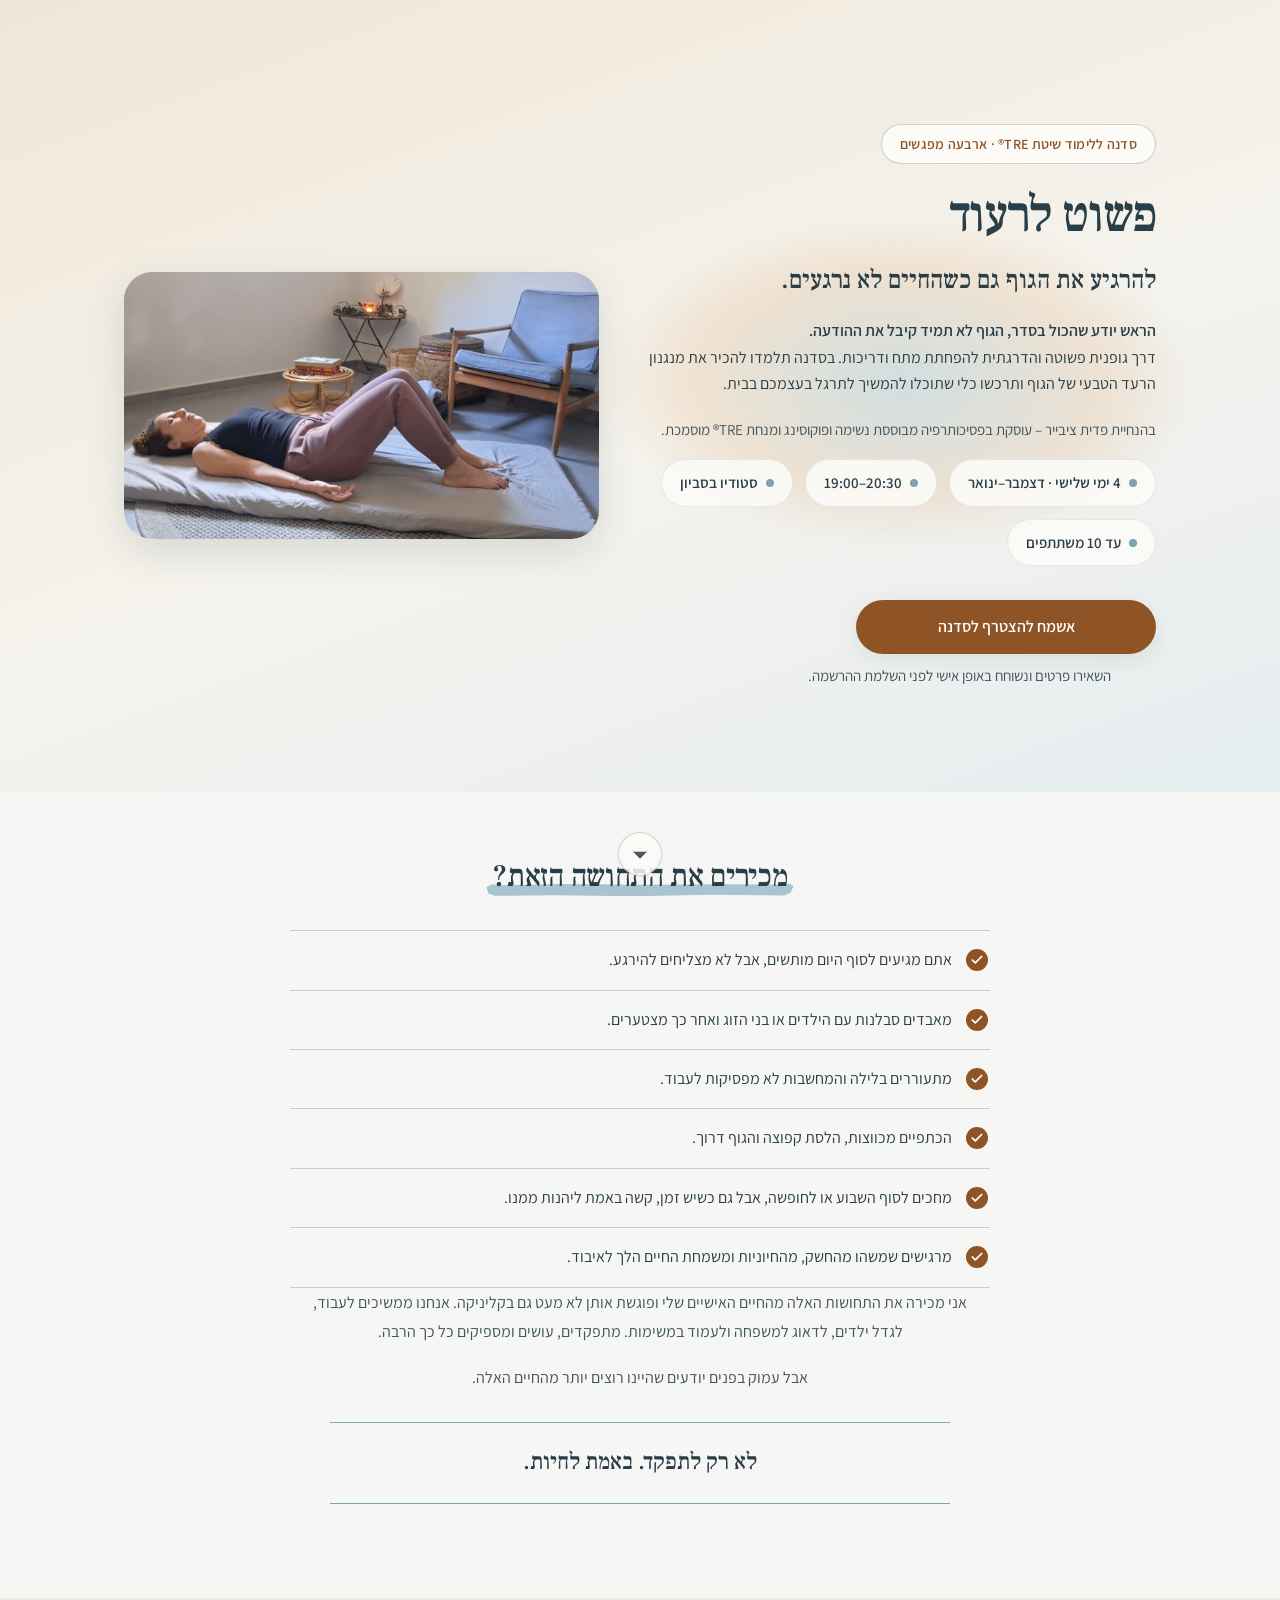
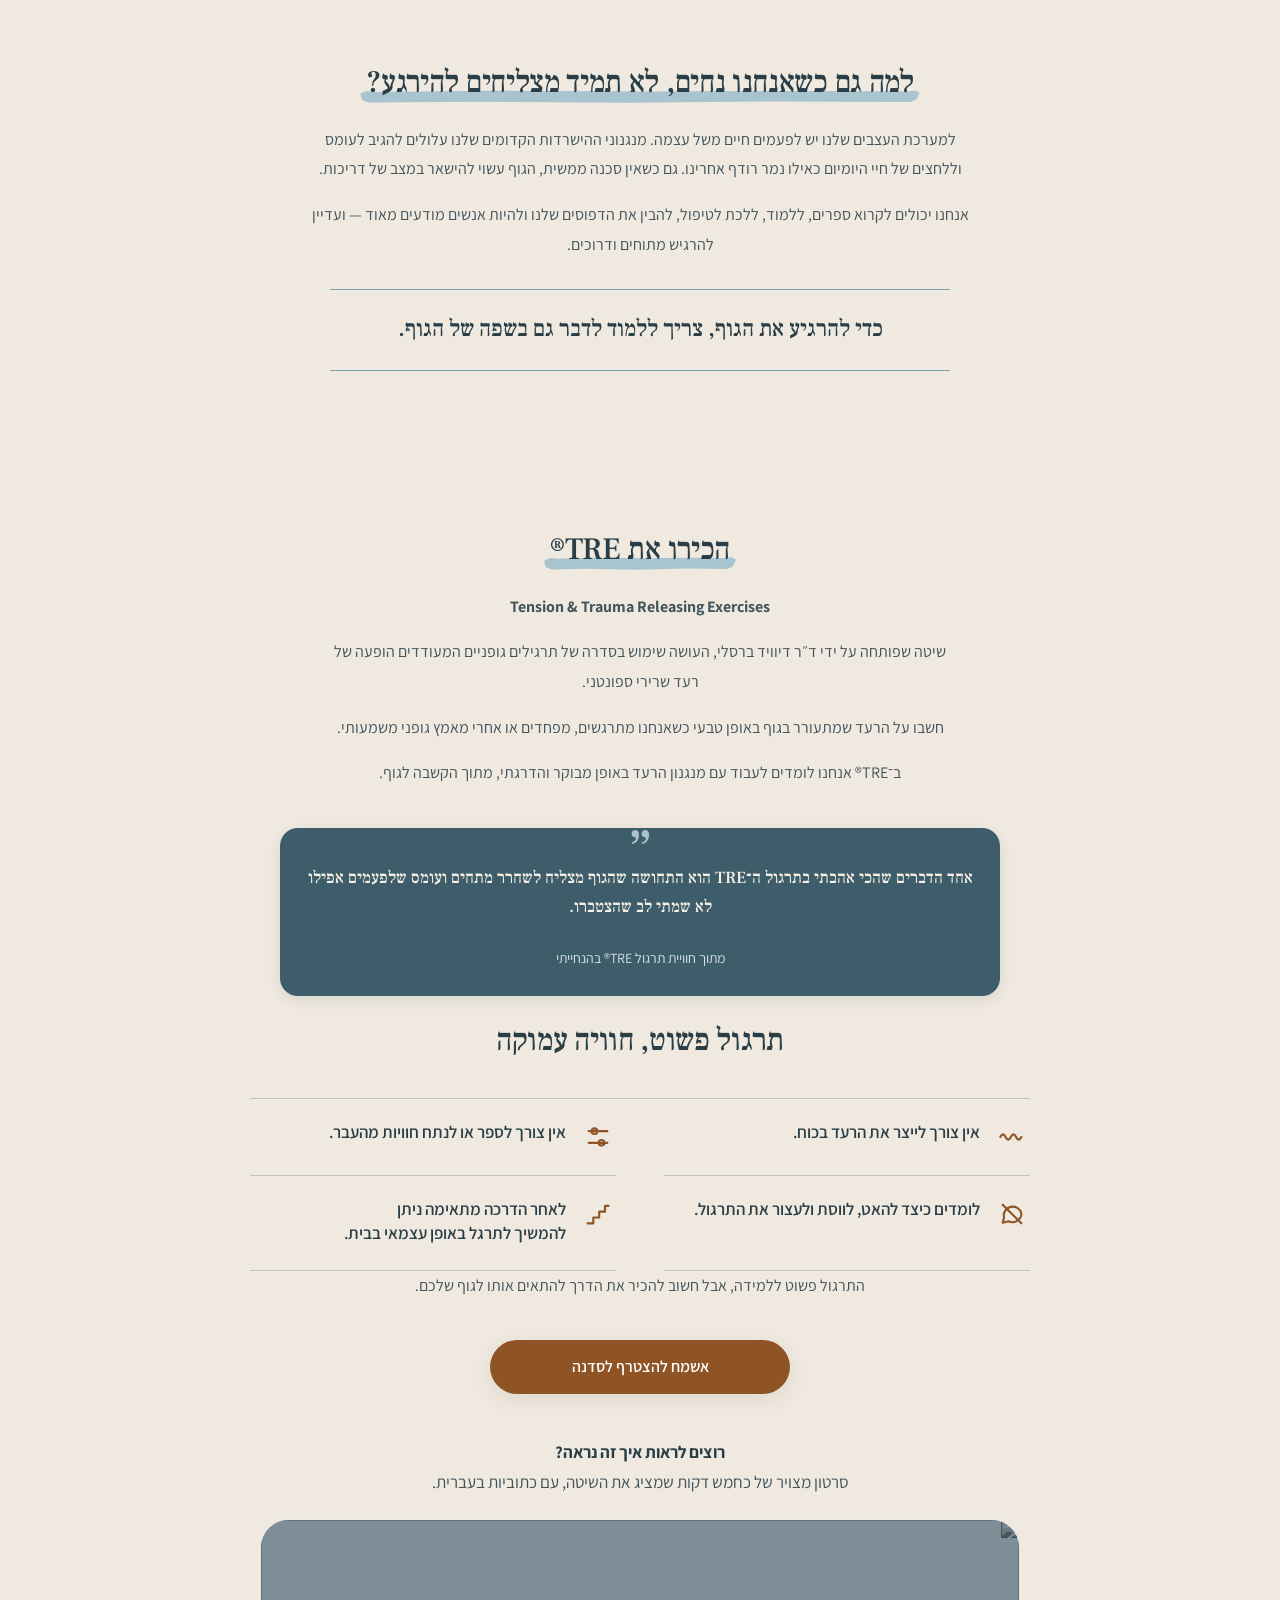
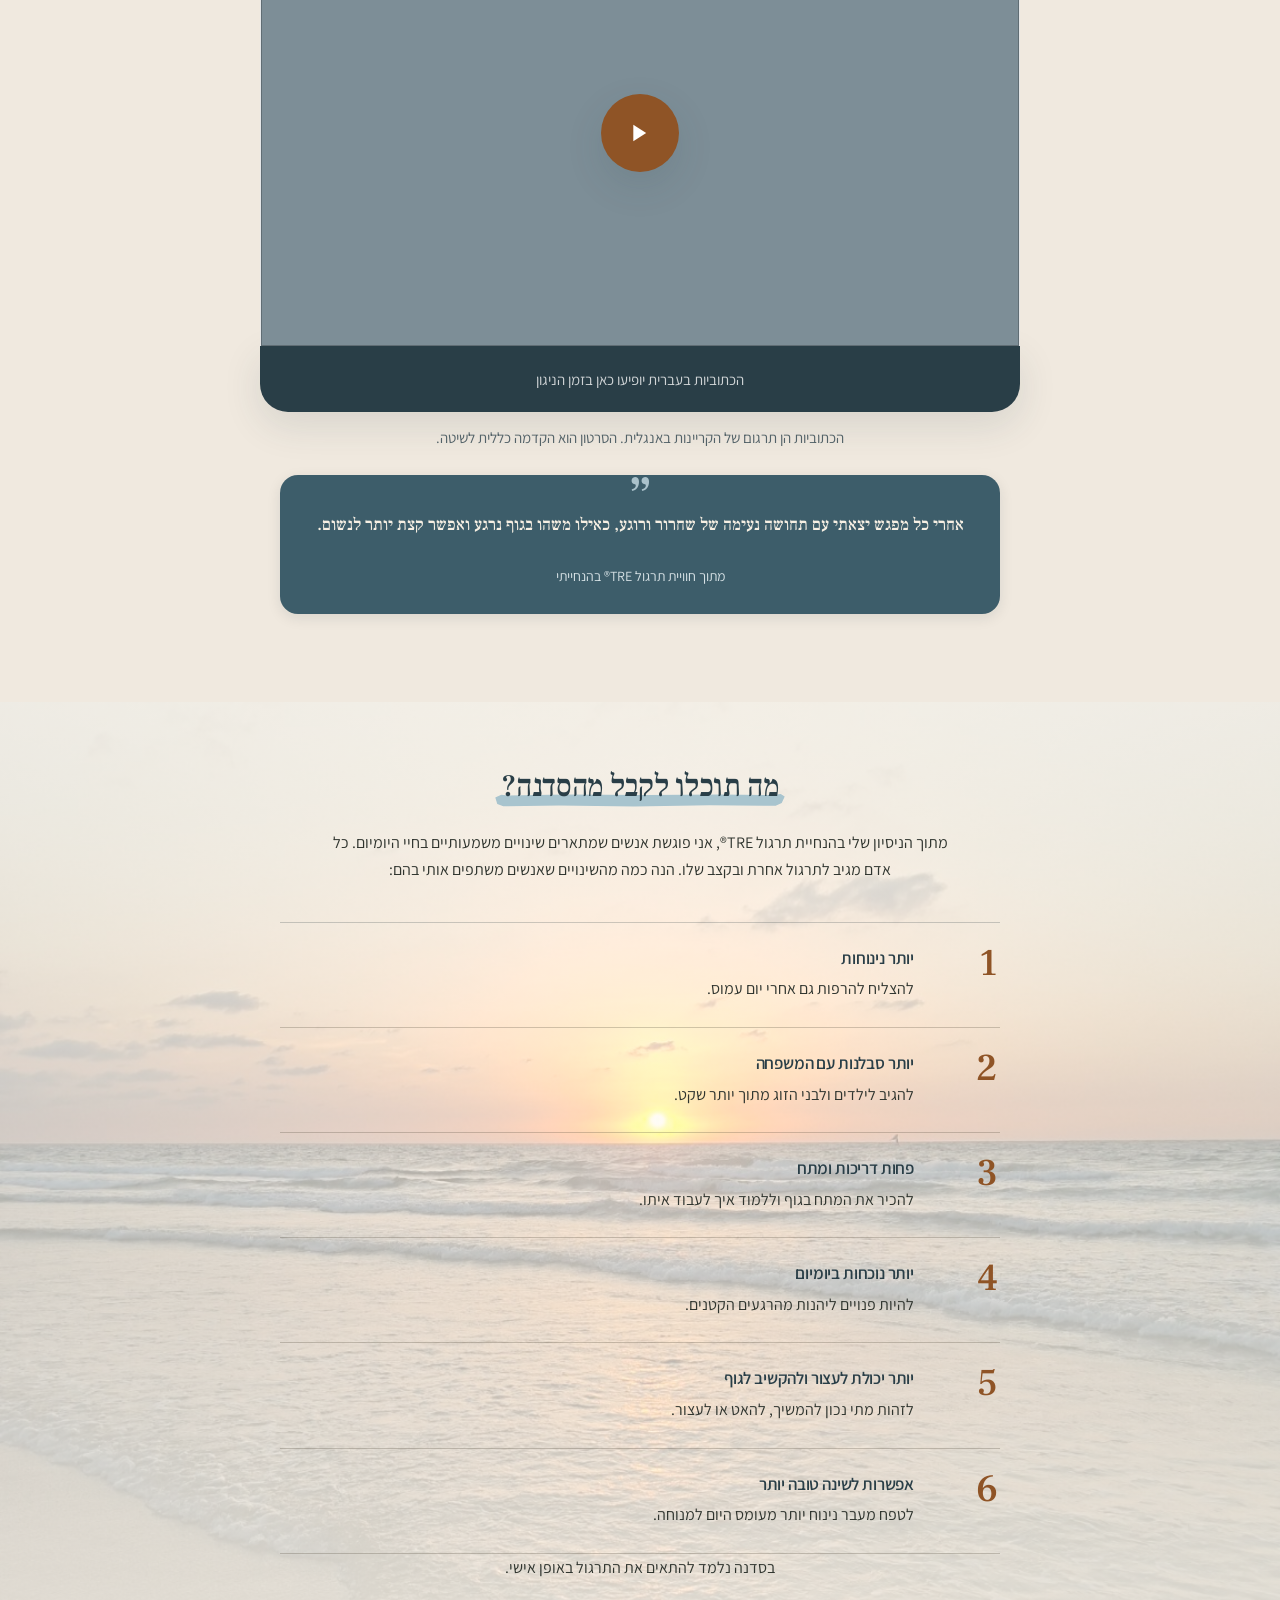
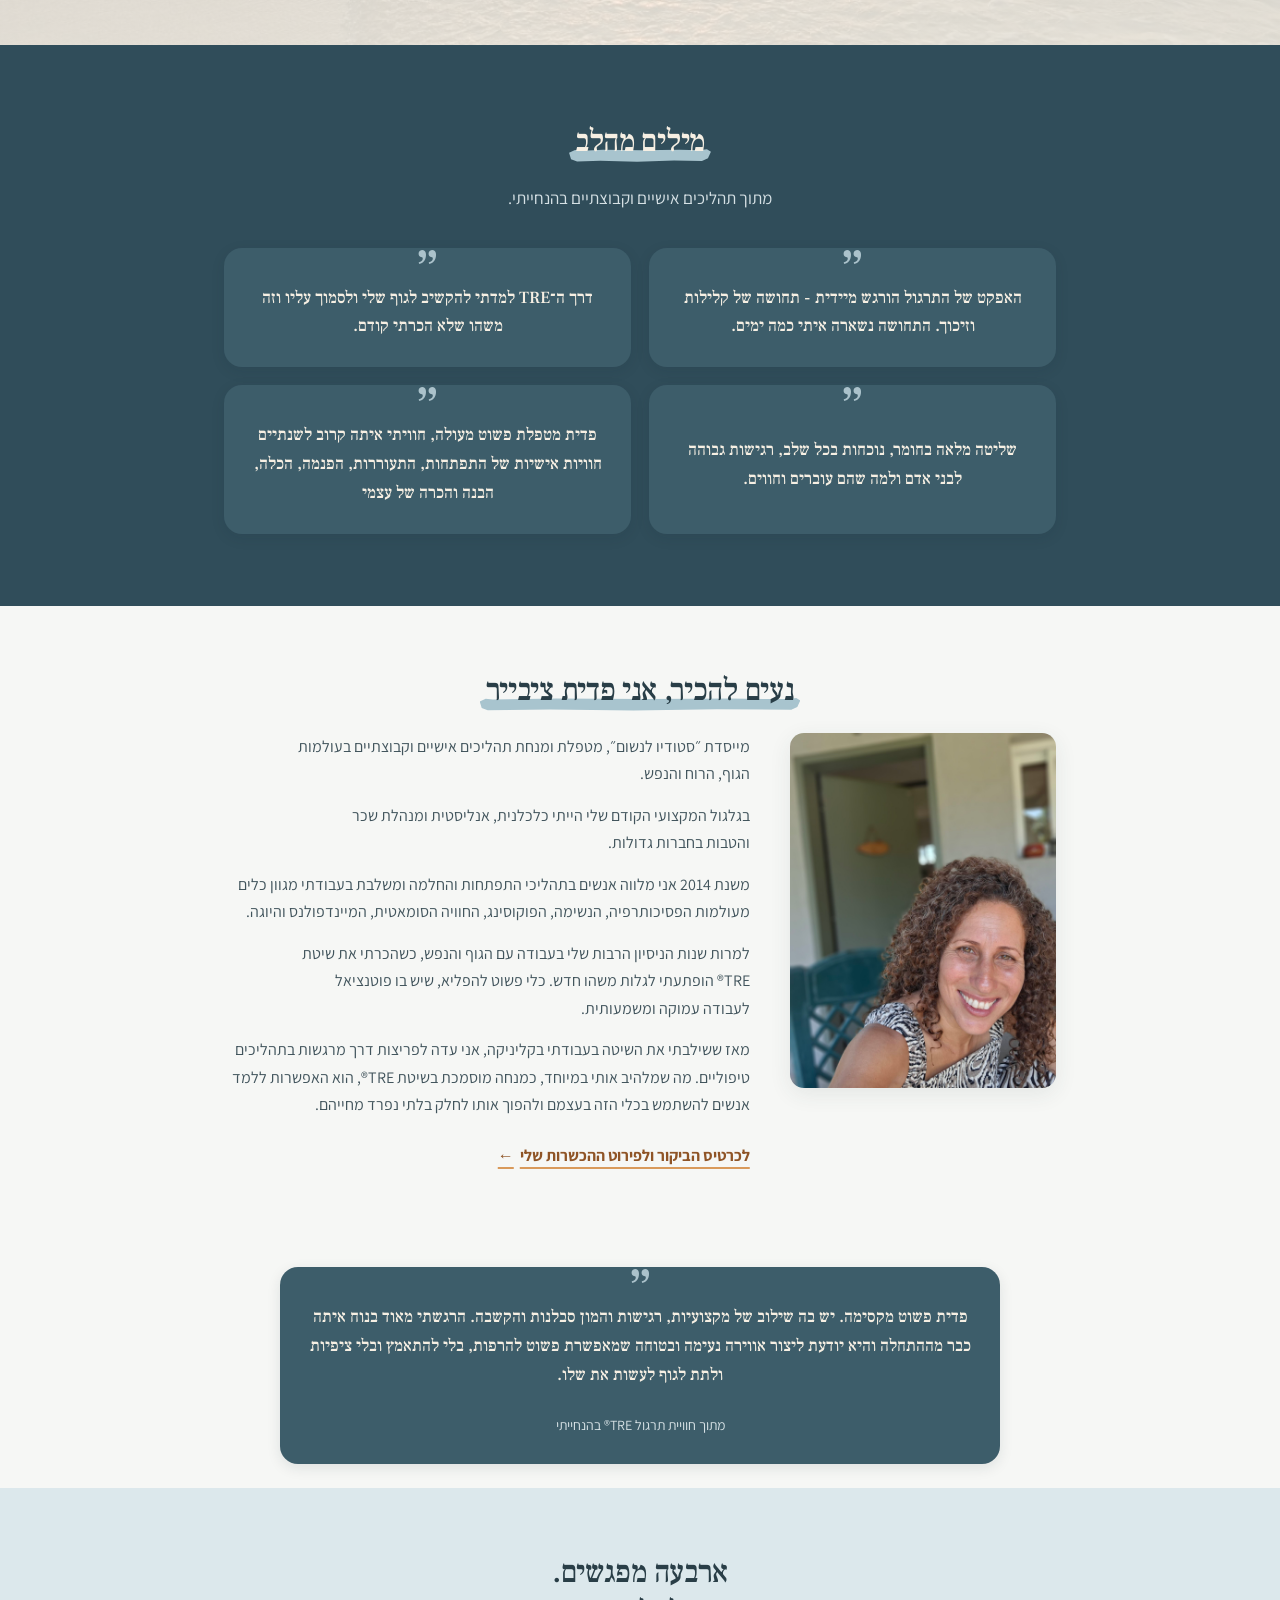
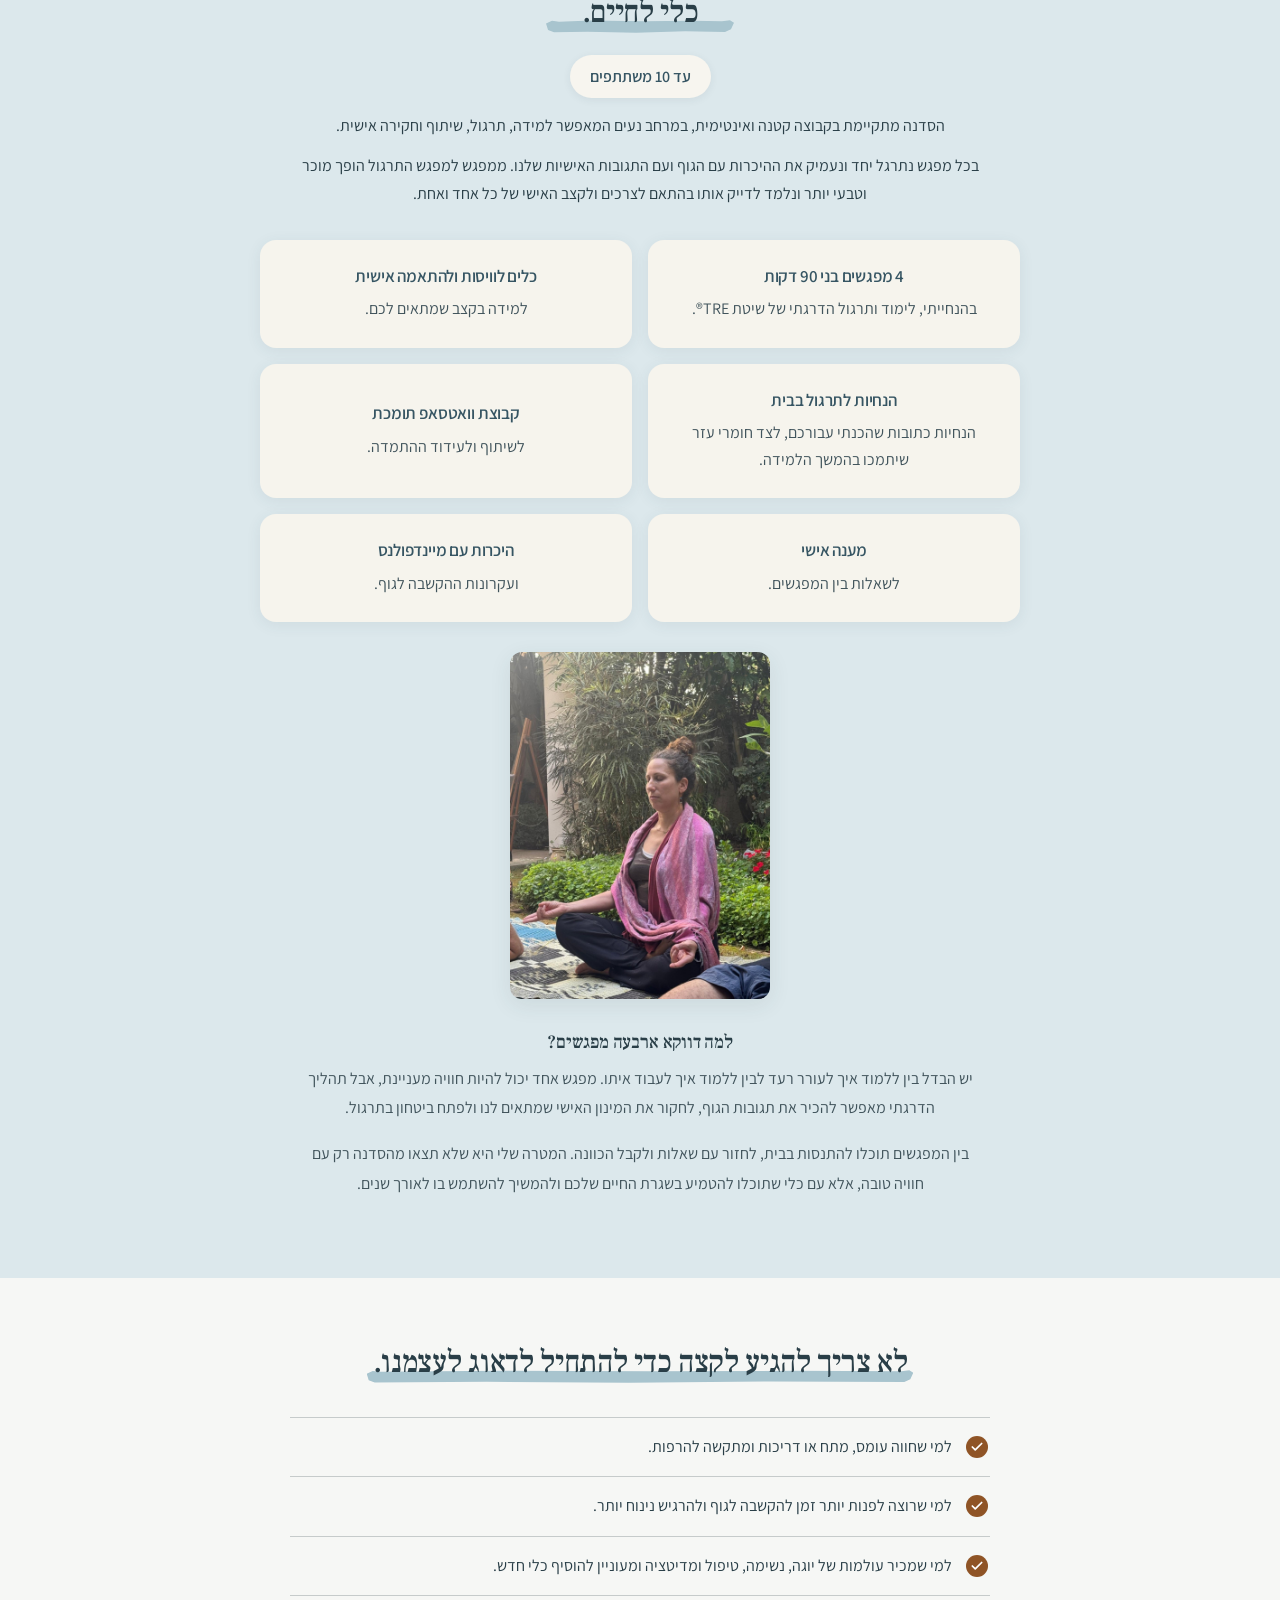
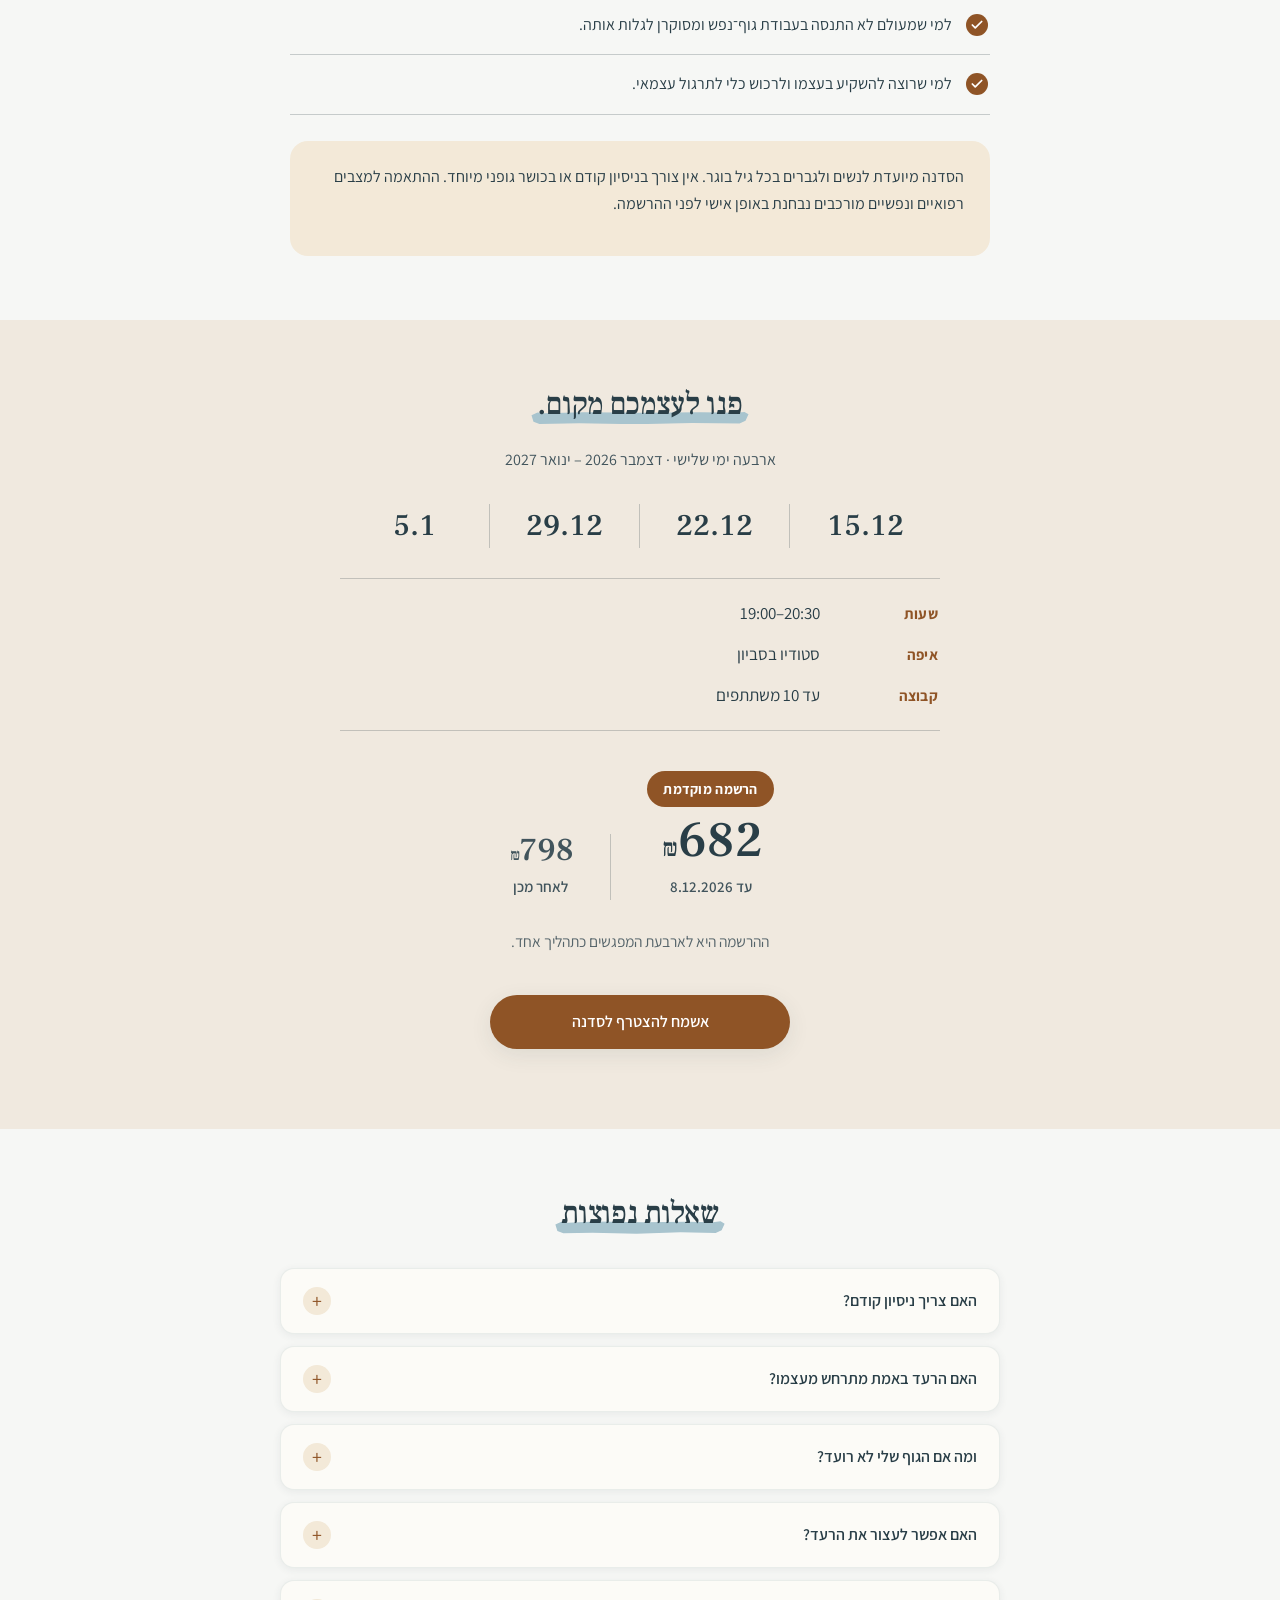
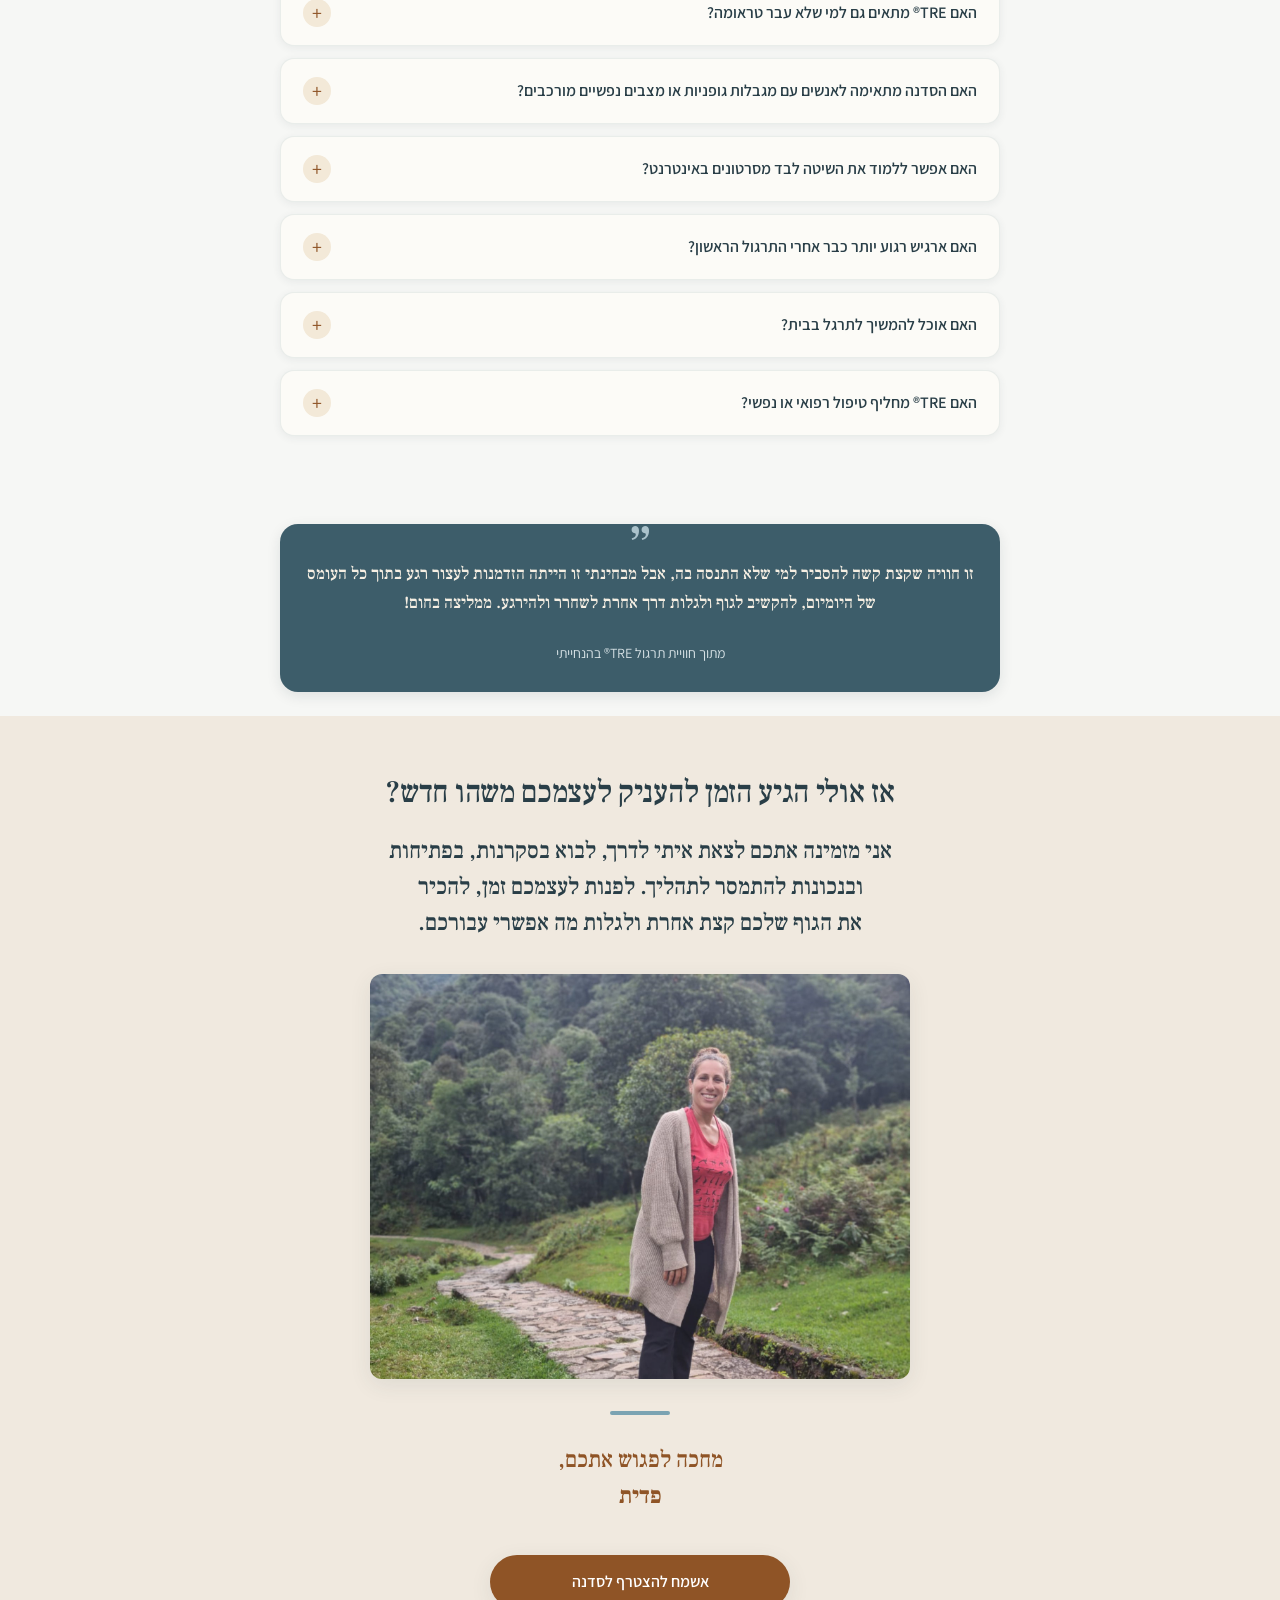
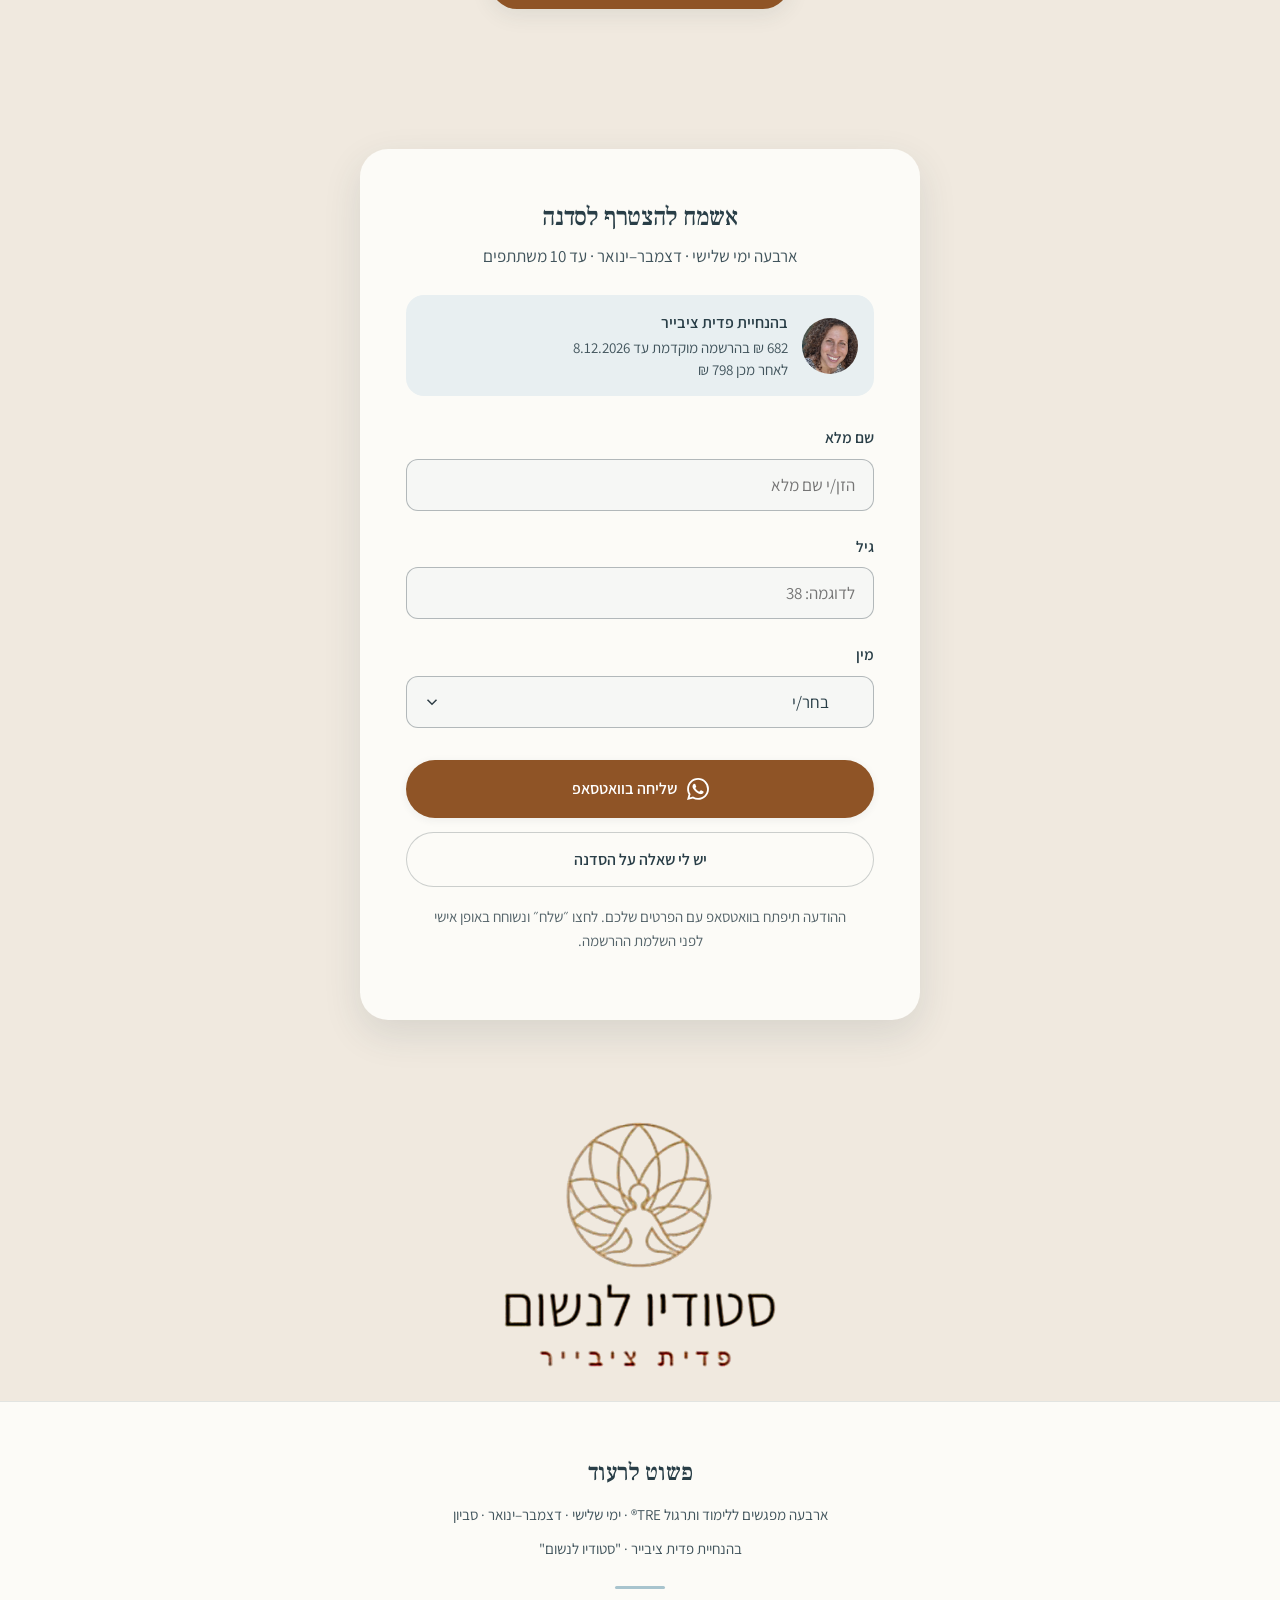
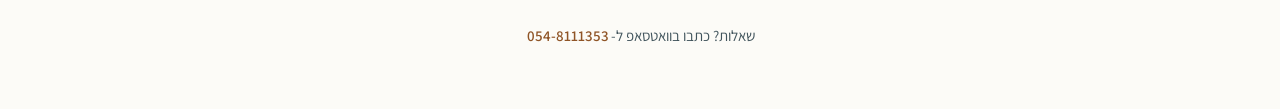
==== december/index.html @ 5f085928 "Publish approved Pashut Lirod landing page – December 2026" ====
<!DOCTYPE html>
<html lang="he" dir="rtl">
<head>
  <meta charset="UTF-8" />
  <meta name="viewport" content="width=device-width, initial-scale=1.0" />
  <meta name="facebook-domain-verification" content="695vr6h2rzzmnzwca4fivqnj1er8yc" />
  <meta name="description" content="פשוט לרעוד — סדנה ללימוד שיטת TRE® בארבעה מפגשים. דרך גופנית פשוטה ועמוקה לשחרר מתח מהגוף ולהרפות, דרך מנגנון הרעד הטבעי של הגוף. בהנחיית פדית ציבייר. ימי שלישי, דצמבר 2026 – ינואר 2027, סביון." />
  <meta property="og:title" content="פשוט לרעוד · סדנת TRE®" />
  <meta property="og:description" content="דרך גופנית פשוטה ועמוקה לשחרר מתח ולהרפות. 4 מפגשים בדצמבר–ינואר בסביון, בהנחיית פדית ציבייר." />
  <meta property="og:type" content="website" />
  <meta property="og:image" content="https://studiolinshom.github.io/pashut-lirod/og-poster.jpg" />
  <meta property="og:image:width" content="1000" />
  <meta property="og:image:height" content="1000" />
  <meta property="og:url" content="https://studiolinshom.github.io/pashut-lirod/december/" />
  <meta property="og:locale" content="he_IL" />
  <meta name="twitter:card" content="summary" />
  <title>פשוט לרעוד — ארבעה מפגשים ללימוד ותרגול TRE®</title>
  <link rel="preconnect" href="https://fonts.googleapis.com" />
  <link rel="preconnect" href="https://fonts.gstatic.com" crossorigin />
  <link href="https://fonts.googleapis.com/css2?family=Frank+Ruhl+Libre:wght@500;700;900&family=Heebo:wght@300;400;500;700&display=swap" rel="stylesheet" />

  <!-- Meta Pixel Code -->
  <script>
    !function(f,b,e,v,n,t,s)
    {if(f.fbq)return;n=f.fbq=function(){n.callMethod?
    n.callMethod.apply(n,arguments):n.queue.push(arguments)};
    if(!f._fbq)f._fbq=n;n.push=n;n.loaded=!0;n.version='2.0';
    n.queue=[];t=b.createElement(e);t.async=!0;
    t.src=v;s=b.getElementsByTagName(e)[0];
    s.parentNode.insertBefore(t,s)}(window, document,'script',
    'https://connect.facebook.net/en_US/fbevents.js');
    fbq('init', '27499768226285774');
    fbq('track', 'PageView');
  </script>
  <noscript><img height="1" width="1" style="display:none"
    src="https://www.facebook.com/tr?id=27499768226285774&ev=PageView&noscript=1"
    alt="" /></noscript>
  <!-- End Meta Pixel Code -->
  <script>document.documentElement.classList.add('js');</script>
  <style>
    :root {
      --bg: #F4F7F8;
      --bg-card: #FFFFFF;
      --bg-warm: #EFE6D6;
      --ink: #2F3E46;
      --ink-soft: #45545B;
      --ink-mute: #55646A;
      --mist: #A8C4CE;
      --mist-deep: #7BA3B2;
      --cream: #F3E9D8;
      --amber: #D99A5B;
      --amber-deep: #BE8049;
      /* Text-safe accent and the primary action (both ≥4.5:1 with white / on cream) */
      --accent-text: #8F5426;
      --action: #8F5426;
      --action-hover: #7A4520;
      /* The one dark moment: testimonials band */
      --deep: #2E4A57;
      --deep-card: #385866;
      --on-deep: #F6EFE3;
      --on-deep-soft: #D6E1E5;
      --line: rgba(47, 62, 70, 0.12);
      --line-strong: rgba(47, 62, 70, 0.24);
      --error: #B4593F;
      --radius: 18px;
      --radius-lg: 28px;
      --shadow-sm: 0 2px 8px rgba(47, 62, 70, 0.07);
      --shadow-md: 0 6px 20px rgba(47, 62, 70, 0.09);
      --shadow-lg: 0 14px 40px rgba(47, 62, 70, 0.12);
    }

    * { box-sizing: border-box; }
    html { scroll-behavior: smooth; }

    body {
      margin: 0;
      font-family: 'Heebo', system-ui, -apple-system, sans-serif;
      font-weight: 400;
      color: var(--ink);
      background: var(--bg);
      line-height: 1.75;
      font-size: 17px;
      -webkit-font-smoothing: antialiased;
      overflow-x: hidden;
    }

    ::selection { background: var(--mist); color: var(--ink); }

    h1, h2, h3 {
      font-family: 'Frank Ruhl Libre', 'Heebo', serif;
      font-weight: 700;
      color: var(--ink);
      letter-spacing: -0.01em;
      line-height: 1.25;
      margin: 0 0 0.5em;
    }
    p { margin: 0 0 1em; }
    a { color: var(--accent-text); text-decoration: none; border-bottom: 2px solid transparent; transition: border-color 0.2s, color 0.2s; }
    a:hover { border-bottom-color: var(--amber); }
    a:focus-visible, button:focus-visible, summary:focus-visible {
      outline: 3px solid var(--mist-deep); outline-offset: 3px; border-radius: 8px;
    }

    .container { max-width: 880px; margin-inline: auto; padding-inline: 24px; }

    /* ============ HERO ============ */
    .hero {
      position: relative;
      padding: 124px 0 104px;
      overflow: hidden;
      background: linear-gradient(180deg, var(--bg-warm) 0%, var(--bg) 100%);
    }
    .hero .container.hero-inner {
      max-width: 1080px;
      display: grid; align-items: center;
      grid-template-columns: minmax(0, 1fr) minmax(260px, 360px);
      gap: 64px;
    }
    .hero-text { position: relative; isolation: isolate; text-align: start; }
    .hero-portrait { margin: 0; }
    .hero-portrait img {
      display: block; width: 100%; height: auto;
      aspect-ratio: 4 / 5; object-fit: cover; object-position: 50% 40%;
      border-radius: var(--radius-lg);
      box-shadow: var(--shadow-lg);
    }
    .hero-portrait figcaption {
      margin-top: 14px; text-align: center;
      font-size: 15.5px; font-weight: 600; color: var(--ink-soft);
    }
    @media (max-width: 860px) {
      .hero .container.hero-inner { grid-template-columns: 1fr; gap: 20px; max-width: 720px; }
      .hero-text { text-align: center; }
      .hero-portrait { order: -1; width: 148px; margin-inline: auto; }
      .hero-portrait img { aspect-ratio: 1 / 1; border-radius: 50%; object-position: 54% 42%; }
      .hero-portrait figcaption { margin-top: 10px; }
    }

    /* Soft pulsing glow behind the title — the "tremor" accent */
    .hero-glow {
      position: absolute;
      top: 46%; left: 50%;
      width: min(580px, 120%); height: 320px;
      transform: translate(-50%, -50%);
      border-radius: 50%;
      background: radial-gradient(ellipse, rgba(168, 196, 206, 0.45) 0%, rgba(217, 154, 91, 0.18) 50%, transparent 72%);
      filter: blur(8px);
      z-index: -1;
      pointer-events: none;
      animation: haloPulse 3.6s ease-in-out infinite;
    }
    @keyframes haloPulse {
      0%, 100% { opacity: 0.7; transform: translate(-50%, -50%) scale(1); }
      50%      { opacity: 1;   transform: translate(-50%, -50%) scale(1.06); }
    }
    @media (prefers-reduced-motion: reduce) { .hero-glow { animation: none; } }

    .eyebrow {
      display: inline-block;
      font-size: 14px;
      letter-spacing: 0.02em;
      color: var(--accent-text);
      font-weight: 700;
      margin-bottom: 22px;
      padding: 7px 18px;
      border: 1.5px solid var(--line-strong);
      border-radius: 100px;
      background: var(--bg-card);
    }
    @media (max-width: 480px) { .eyebrow { font-size: 14px; letter-spacing: 0; padding: 7px 14px; } }

    .hero h1 {
      font-family: 'Frank Ruhl Libre', serif;
      font-weight: 900;
      font-size: clamp(48px, 8vw, 88px);
      line-height: 1.05;
      margin-bottom: 22px;
      color: var(--ink);
    }
    .hero-sub {
      font-size: clamp(18px, 2.4vw, 22px);
      color: var(--ink);
      font-weight: 700;
      max-width: 560px;
      margin: 0 0 32px;
      line-height: 1.6;
    }
    @media (max-width: 860px) { .hero-sub { margin-inline: auto; } }

    .meta-row { display: flex; flex-wrap: wrap; gap: 12px; justify-content: flex-start; margin-bottom: 0; }
    @media (max-width: 860px) { .meta-row { justify-content: center; } }
    .meta-pill {
      display: inline-flex; align-items: center; gap: 8px;
      padding: 10px 18px;
      background: var(--bg-card);
      border: 1.5px solid var(--line-strong); border-radius: 100px;
      font-size: 15px; color: var(--ink); font-weight: 600;
      box-shadow: var(--shadow-sm);
    }
    .meta-pill .dot { width: 8px; height: 8px; border-radius: 50%; background: var(--mist-deep); }
    .meta-pill:nth-child(2) .dot { background: var(--amber); }
    .meta-pill:nth-child(3) .dot { background: var(--ink-mute); }
    .meta-pill:nth-child(4) .dot { background: var(--amber-deep); }

    [hidden] { display: none !important; }

    /* ============ CTA BUTTONS ============ */
    .cta-btn {
      display: inline-flex; align-items: center; gap: 8px;
      padding: 18px 40px; min-height: 58px;
      background: var(--action); color: #fff;
      border-radius: 100px;
      font-family: inherit; font-size: 18px; font-weight: 700;
      box-shadow: var(--shadow-md);
      transition: transform 0.15s, box-shadow 0.15s, background 0.15s;
    }
    .cta-btn:hover { transform: translateY(-2px); box-shadow: var(--shadow-lg); background: var(--action-hover); border-bottom-color: transparent; }
    .cta-btn::after { content: '←'; }
    .hero .cta-btn { margin-top: 34px; }
    .cta-center { text-align: center; margin-top: 40px; }
    .cta-link {
      display: inline-flex; align-items: center; gap: 6px; min-height: 44px;
      font-size: 17px; font-weight: 700;
      color: var(--accent-text);
      text-decoration: underline; text-decoration-color: var(--amber);
      text-decoration-thickness: 2px; text-underline-offset: 6px;
    }
    .cta-link::after { content: '←'; transition: transform 0.2s; }
    .cta-link:hover::after { transform: translateX(-3px); }

    /* ============ SECTIONS ============ */
    section { padding: 64px 0; }
    @media (max-width: 600px) { section { padding: 44px 0; } }
    .section-alt { background: var(--bg-warm); }

    .section-title { font-size: clamp(30px, 4.5vw, 44px); margin-bottom: 24px; }
    .title-mark--mist { background: linear-gradient(transparent 60%, var(--mist) 60%); display: inline-block; padding: 0 6px; }
    .title-mark--amber { background: linear-gradient(transparent 60%, rgba(217, 154, 91, 0.38) 60%); display: inline-block; padding: 0 6px; }

    .center { text-align: center; }

    /* ============ OPENING ============ */
    .opening-lead {
      max-width: 680px;
      margin: 0 auto;
      text-align: center;
    }
    .opening-lead p {
      font-size: clamp(17px, 2vw, 19px);
      color: var(--ink-soft);
      line-height: 1.85;
      margin: 0 0 1em;
    }
    .opening-lead p.opening-strong {
      font-family: 'Frank Ruhl Libre', serif;
      font-weight: 700;
      font-size: clamp(22px, 3vw, 28px);
      line-height: 1.55;
      color: var(--ink);
    }
    .opening-quote {
      max-width: 620px;
      margin: 36px auto;
      padding: 26px 8px;
      text-align: center;
      font-family: 'Frank Ruhl Libre', serif;
      font-weight: 700;
      font-size: clamp(22px, 3vw, 29px);
      line-height: 1.55;
      color: var(--ink);
      border-block: 2px solid rgba(217, 154, 91, 0.55);
      text-wrap: balance;
    }
    .opening-quote .mark { color: var(--accent-text); }

    /* ============ ATMOSPHERE IMAGES ============ */
    .atmo-figure {
      max-width: 720px;
      margin: 0 auto;
      padding: 0 24px;
    }
    .atmo-figure--logo {
      max-width: 340px;
      margin: 8px auto 0;
    }
    .atmo-figure--logo img { width: 100%; height: auto; display: block; }
    @media (max-width: 600px) { .atmo-figure--logo { max-width: 260px; } }

    /* ============ WHAT IS TRE® ============ */
    .tre-facts {
      list-style: none; padding: 0;
      max-width: 780px; margin: 38px auto 0;
      display: grid; column-gap: 48px;
      grid-template-columns: repeat(2, 1fr);
      border-top: 1px solid var(--line-strong);
    }
    @media (max-width: 640px) { .tre-facts { grid-template-columns: 1fr; } }
    .tre-facts li {
      display: flex; gap: 16px; align-items: flex-start;
      padding: 22px 2px;
      border-bottom: 1px solid var(--line-strong);
      font-size: 16.5px; line-height: 1.65; color: var(--ink-soft);
    }
    .tre-facts li strong { display: block; color: var(--ink); font-size: 18px; margin-bottom: 2px; }
    .fact-icon { flex-shrink: 0; width: 32px; height: 32px; display: flex; align-items: center; justify-content: center; }
    .fact-icon svg { width: 28px; height: 28px; fill: none; stroke: var(--accent-text); stroke-width: 1.8; stroke-linecap: round; stroke-linejoin: round; }

    /* ============ VIDEO ============ */
    .video-lead {
      text-align: center; max-width: 600px; margin: 44px auto 22px;
      color: var(--ink-soft); font-size: 17px;
    }
    .video-lead strong { color: var(--ink); }
    .video-wrap {
      max-width: 760px; margin: 0 auto;
      border-radius: var(--radius-lg) var(--radius-lg) 0 0;
      overflow: hidden;
      border: 1px solid var(--line);
      border-bottom: none;
      aspect-ratio: 16 / 9;
      position: relative;
      background: #fff;
    }
    .video-wrap iframe { position: absolute; inset: 0; width: 100%; height: 100%; border: 0; }
    .video-facade {
      position: absolute; inset: 0;
      width: 100%; height: 100%;
      border: none; padding: 0; margin: 0;
      cursor: pointer;
      background: #fff;
    }
    .video-facade img { width: 100%; height: 100%; object-fit: cover; display: block; filter: grayscale(1) contrast(1.05); }
    .video-facade::after {
      content: ''; position: absolute; inset: 0;
      background: rgba(46, 74, 87, 0.62); mix-blend-mode: multiply;
      transition: background 0.25s;
    }
    .video-facade:hover::after { background: rgba(46, 74, 87, 0.5); }
    .video-play-btn {
      position: absolute; top: 50%; left: 50%; transform: translate(-50%, -50%);
      width: 78px; height: 78px; border-radius: 50%;
      background: var(--action);
      display: flex; align-items: center; justify-content: center;
      box-shadow: var(--shadow-lg);
      transition: transform 0.2s;
      z-index: 1;
    }
    .video-facade:hover .video-play-btn { transform: translate(-50%, -50%) scale(1.06); }
    .video-play-btn svg { width: 28px; height: 28px; fill: #fff; margin-inline-start: 4px; }
    .video-facade.loading .video-play-btn { opacity: 0.6; }
    .video-subs {
      max-width: 760px; margin: 0 auto;
      min-height: 66px;
      padding: 12px 18px;
      display: flex; align-items: center; justify-content: center;
      text-align: center;
      background: var(--ink); color: #fff;
      border-radius: 0 0 var(--radius-lg) var(--radius-lg);
      font-size: clamp(16px, 2.4vw, 21px); font-weight: 500; line-height: 1.4;
      box-shadow: var(--shadow-lg);
    }
    .video-subs.idle { color: rgba(255, 255, 255, 0.78); font-size: 15px; font-weight: 400; }
    @media (max-width: 370px) { .video-subs { font-size: 15px; padding-inline: 14px; } }
    .video-disclaimer {
      max-width: 620px; margin: 14px auto 0; text-align: center;
      color: var(--ink-mute); font-size: 15px; line-height: 1.65;
    }

    /* ============ CARDS (what you take) ============ */
    .process-lead {
      max-width: 640px; margin: 0 auto; text-align: center;
      color: var(--ink-soft); font-size: 17px; line-height: 1.8;
    }
    .process-grid {
      max-width: 720px; margin: 38px auto 0;
      border-top: 1px solid var(--line-strong);
    }
    .process-card {
      display: grid; grid-template-columns: 64px 1fr; column-gap: 20px;
      padding: 24px 2px;
      border-bottom: 1px solid var(--line-strong);
    }
    .process-num {
      grid-row: span 2;
      font-family: 'Frank Ruhl Libre', serif; font-weight: 900;
      font-size: 52px; line-height: 0.9;
      color: var(--accent-text);
    }
    .process-card h3 { font-size: 21px; margin: 0 0 6px; }
    .process-card p { font-size: 17px; line-height: 1.7; color: var(--ink-soft); margin: 0; }
    @media (max-width: 600px) {
      .process-card { grid-template-columns: 46px 1fr; column-gap: 14px; }
      .process-num { font-size: 40px; }
    }

    /* ============ AUDIENCE ============ */
    .audience-list {
      list-style: none; padding: 0; margin: 34px auto 0;
      max-width: 700px;
      border-top: 1px solid var(--line-strong);
    }
    .audience-list li {
      display: flex; align-items: flex-start; gap: 14px;
      padding: 16px 2px;
      border-bottom: 1px solid var(--line-strong);
      font-size: 17.5px; line-height: 1.65;
      color: var(--ink);
    }
    .audience-list li::before {
      content: '';
      flex-shrink: 0;
      width: 22px; height: 22px; margin-top: 2px;
      border-radius: 50%;
      background-color: var(--accent-text);
      background-image: url("data:image/svg+xml;utf8,<svg xmlns='http://www.w3.org/2000/svg' viewBox='0 0 24 24' fill='none' stroke='white' stroke-width='3' stroke-linecap='round' stroke-linejoin='round'><polyline points='20 6 9 17 4 12'/></svg>");
      background-size: 14px; background-position: center; background-repeat: no-repeat;
    }
    .good-to-know {
      max-width: 700px; margin: 26px auto 0;
      background: var(--cream);
      border-radius: var(--radius);
      padding: 22px 26px;
    }
    .good-to-know h3 { font-size: 18px; margin-bottom: 10px; }
    .good-to-know ul { list-style: none; padding: 0; margin: 0 0 12px; display: grid; gap: 8px; }
    .good-to-know li { font-size: 16.5px; line-height: 1.65; color: var(--ink-soft); padding-inline-start: 26px; position: relative; }
    .good-to-know li::before { content: '✓'; position: absolute; inset-inline-start: 0; color: var(--accent-text); font-weight: 700; }
    .good-to-know li strong { color: var(--ink); }
    .good-to-know .fine { font-size: 15px; color: var(--ink-mute); margin: 0; line-height: 1.6; }
    .good-to-know .fine a { color: var(--accent-text); border-bottom: 1px solid var(--accent-text); }

    /* ============ SMALL GROUP ============ */
    .group-wrap {
      display: flex; align-items: center; justify-content: center; gap: 30px;
      max-width: 660px; margin: 0 auto; text-align: start;
      flex-wrap: wrap;
    }
    .group-badge {
      flex-shrink: 0;
      display: flex; flex-direction: column; align-items: center;
      padding-inline-end: 30px;
      border-inline-end: 1px solid var(--line-strong);
    }
    .group-badge .num { font-family: 'Frank Ruhl Libre', serif; font-weight: 900; font-size: 76px; color: var(--accent-text); line-height: 0.95; }
    .group-badge .label { font-size: 16px; font-weight: 600; color: var(--ink-soft); margin-top: 4px; }
    @media (max-width: 480px) { .group-badge { padding-inline-end: 0; border-inline-end: none; } }
    .group-text { flex: 1; min-width: 240px; }
    .group-text p { color: var(--ink-soft); font-size: 17px; line-height: 1.75; margin: 0 0 0.8em; }
    .group-text p:last-child { margin-bottom: 0; }
    @media (max-width: 480px) { .group-wrap { justify-content: center; text-align: center; } }

    /* ============ TESTIMONIALS (the page's one dark band) ============ */
    .testimonials.section-alt { background: var(--deep); padding: 76px 0 72px; }
    @media (max-width: 600px) { .testimonials.section-alt { padding: 56px 0 52px; } }
    .testimonials .section-title { color: var(--on-deep); }
    .testimonials .title-mark--amber { background: linear-gradient(transparent 62%, rgba(143, 84, 38, 0.8) 62%); }
    .testimonials-lead {
      text-align: center; max-width: 600px; margin: 0 auto 34px;
      color: var(--on-deep-soft); font-size: 17px; line-height: 1.75;
    }
    .quote-featured {
      position: relative;
      max-width: 720px; margin: 0 auto 30px;
      padding: 40px 24px 8px;
      text-align: center;
    }
    .quote-featured blockquote {
      margin: 0 0 14px;
      font-family: 'Frank Ruhl Libre', serif; font-weight: 700;
      font-size: clamp(24px, 3.4vw, 34px); line-height: 1.5; color: var(--on-deep);
      text-wrap: balance;
    }
    .quotes-grid {
      display: grid; gap: 18px;
      grid-template-columns: repeat(auto-fit, minmax(220px, 1fr));
      max-width: 860px; margin: 0 auto;
    }
    .quote-card {
      position: relative;
      margin: 0;
      padding: 32px 24px 22px;
      background: var(--deep-card);
      border-radius: var(--radius);
      border: 1px solid rgba(246, 239, 227, 0.14);
      display: flex; flex-direction: column; gap: 12px;
    }
    .quote-card blockquote {
      margin: 0;
      font-family: 'Frank Ruhl Libre', serif; font-weight: 500;
      font-size: 18px; line-height: 1.6; color: var(--on-deep);
    }
    .quote-featured::before, .quote-card::before {
      content: '\201D';
      position: absolute; top: -6px; inset-inline-start: 18px;
      font-family: 'Frank Ruhl Libre', serif; font-size: 64px; line-height: 1;
      color: #E4B98C; opacity: 0.85;
      pointer-events: none;
    }
    .quote-featured::before { inset-inline-start: 50%; transform: translateX(50%); }
    .quote-attr { font-size: 14px; color: var(--on-deep-soft); margin-top: auto; }
    .quotes-more { text-align: center; margin-top: 26px; font-size: 16px; }
    .quotes-more a {
      display: inline-flex; align-items: center; min-height: 44px;
      color: var(--on-deep); font-weight: 600;
      text-decoration: underline; text-decoration-color: rgba(246, 239, 227, 0.55);
      text-decoration-thickness: 1px; text-underline-offset: 6px;
    }
    .quotes-more a:hover { border-bottom-color: transparent; text-decoration-color: var(--on-deep); }

    /* ============ DETAILS (dates + price) ============ */
    .date-medallions {
      display: flex; justify-content: center;
      margin: 30px 0 30px;
    }
    .medallion {
      padding: 4px 28px;
      font-family: 'Frank Ruhl Libre', serif; font-weight: 700; font-size: 30px; line-height: 1.2;
      color: var(--ink);
    }
    .medallion + .medallion { border-inline-start: 1px solid var(--line-strong); }
    @media (max-width: 480px) { .medallion { padding: 2px 13px; font-size: 23px; } }
    .specs-card {
      max-width: 600px; margin: 0 auto;
      padding: 20px 2px;
      border-block: 1px solid var(--line-strong);
    }
    .specs-card dl { margin: 0; display: grid; gap: 12px; }
    .spec-row { display: grid; grid-template-columns: 100px 1fr; gap: 18px; align-items: baseline; }
    @media (max-width: 600px) { .spec-row { grid-template-columns: 84px 1fr; gap: 12px; } }
    .spec-row dt {
      font-weight: 700; color: var(--accent-text);
      font-size: 15px; letter-spacing: 0.02em;
    }
    .spec-row dd { margin: 0; color: var(--ink); font-size: 17px; line-height: 1.7; }
    .price-badges {
      display: flex; align-items: flex-end; justify-content: center;
      margin: 40px 0 0;
    }
    .price-badge-circle {
      display: flex; flex-direction: column; align-items: center;
      text-align: center;
      padding: 0 36px;
    }
    .price-badge-circle + .price-badge-circle { border-inline-start: 1px solid var(--line-strong); }
    .price-ribbon {
      display: inline-block; margin-bottom: 10px;
      background: var(--action); color: #fff;
      padding: 6px 16px; border-radius: 100px;
      font-size: 14px; font-weight: 700; letter-spacing: 0.02em;
      white-space: nowrap;
    }
    .price-label { order: 3; font-size: 15px; font-weight: 600; margin-top: 8px; color: var(--ink-soft); }
    .price-amount {
      font-family: 'Frank Ruhl Libre', serif; font-weight: 900;
      font-size: 64px; line-height: 1;
      color: var(--ink);
    }
    .price-badge-circle--secondary .price-amount { font-size: 40px; color: var(--ink-soft); }
    .price-amount .currency { font-size: 0.5em; margin-inline-end: 4px; font-weight: 500; }
    @media (max-width: 480px) {
      .price-badge-circle { padding: 0 18px; }
      .price-amount { font-size: 52px; }
      .price-badge-circle--secondary .price-amount { font-size: 34px; }
    }
    .pricing-note {
      text-align: center; max-width: 620px; margin: 28px auto 0;
      color: var(--ink-mute); font-size: 15.5px; line-height: 1.75;
    }

    /* ============ FAQ ============ */
    .faq-list { max-width: 720px; margin: 34px auto 0; display: grid; gap: 12px; }
    .faq-item {
      background: var(--bg-card);
      border: 1px solid var(--line-strong);
      border-radius: var(--radius);
      overflow: hidden;
    }
    .faq-item summary {
      list-style: none;
      cursor: pointer;
      padding: 18px 22px;
      display: flex; align-items: center; justify-content: space-between; gap: 16px;
      font-weight: 600; font-size: 17px; color: var(--ink);
    }
    .faq-item summary::-webkit-details-marker { display: none; }
    .faq-item summary::after {
      content: '+';
      flex-shrink: 0;
      width: 28px; height: 28px; border-radius: 50%;
      background: var(--cream); color: var(--accent-text);
      display: flex; align-items: center; justify-content: center;
      font-size: 20px; font-weight: 400; line-height: 1;
      transition: transform 0.2s;
    }
    .faq-item[open] summary::after { content: '−'; }
    .faq-item summary:focus-visible { outline: 2px solid var(--mist-deep); outline-offset: -2px; }
    .faq-item .faq-answer { padding: 0 22px 20px; color: var(--ink-soft); font-size: 17px; line-height: 1.75; }
    .faq-item .faq-answer p { margin: 0; }

    /* ============ FORM ============ */
    .form-section {
      background: var(--bg-warm);
      position: relative; overflow: hidden;
    }
    .form-card {
      background: var(--bg-card);
      padding: 52px 46px; border-radius: var(--radius-lg);
      border: 1px solid var(--line);
      box-shadow: var(--shadow-lg);
      max-width: 560px; margin: 0 auto; position: relative;
    }
    @media (max-width: 600px) { .form-card { padding: 38px 26px; } }
    .form-card h2 { text-align: center; margin-bottom: 8px; }
    .form-card .form-lead { text-align: center; color: var(--ink-soft); margin-bottom: 32px; font-size: 17px; }
    .form-host {
      display: flex; align-items: center; gap: 14px;
      margin: -8px 0 28px; padding: 14px 16px;
      background: var(--bg); border-radius: var(--radius);
    }
    .form-host img { width: 56px; height: 56px; border-radius: 50%; object-fit: cover; object-position: 54% 40%; flex-shrink: 0; }
    .form-host-name { font-weight: 700; font-size: 16px; color: var(--ink); }
    .form-host-price { font-size: 15px; color: var(--ink-soft); line-height: 1.5; }
    .nowrap { white-space: nowrap; }
    .field { margin-bottom: 22px; }
    .field label { display: block; font-size: 15.5px; font-weight: 600; color: var(--ink); margin-bottom: 8px; }
    .field input, .field select {
      width: 100%; padding: 14px 18px; min-height: 52px;
      border: 1.5px solid rgba(47, 62, 70, 0.34); border-radius: 12px;
      font-family: inherit; font-size: 17px; color: var(--ink);
      background: var(--bg);
      transition: box-shadow 0.2s, border-color 0.2s;
      -webkit-appearance: none; appearance: none;
    }
    .field select {
      background-image: url("data:image/svg+xml;charset=UTF-8,%3csvg xmlns='http://www.w3.org/2000/svg' viewBox='0 0 24 24' fill='none' stroke='%232F3E46' stroke-width='2'%3e%3cpolyline points='6 9 12 15 18 9'/%3e%3c/svg%3e");
      background-repeat: no-repeat; background-position: left 16px center;
      background-size: 18px; padding-inline-start: 44px;
    }
    .field input:focus, .field select:focus {
      outline: none;
      border-color: var(--mist-deep);
      box-shadow: 0 0 0 3px rgba(122, 163, 178, 0.28);
    }
    .field .error { display: none; color: var(--error); font-size: 14px; margin-top: 6px; font-weight: 600; }
    .field.has-error .error { display: block; }
    .field.has-error input, .field.has-error select { border-color: var(--error); }
    .submit-btn {
      width: 100%; padding: 18px;
      background: var(--action); color: #fff; border: none;
      border-radius: 100px;
      font-family: inherit; font-size: 18px; font-weight: 700;
      cursor: pointer;
      display: inline-flex; align-items: center; justify-content: center; gap: 10px;
      transition: transform 0.15s, box-shadow 0.15s, background 0.15s;
      box-shadow: var(--shadow-sm);
      margin-top: 10px;
    }
    .submit-btn:hover { transform: translateY(-2px); box-shadow: var(--shadow-md); background: var(--action-hover); }
    .submit-btn svg { width: 22px; height: 22px; fill: currentColor; }
    .soft-cta-btn {
      display: block;
      text-align: center;
      margin-top: 14px;
      padding: 13px;
      border: 1.5px solid var(--line-strong);
      background: var(--bg-card);
      color: var(--ink);
      border-radius: 100px;
      font-family: inherit;
      font-size: 16px;
      font-weight: 600;
      cursor: pointer;
      text-decoration: none;
      transition: background 0.2s, border-color 0.2s;
    }
    .soft-cta-btn:hover { background: var(--bg-warm); border-color: var(--mist-deep); }
    .form-note { text-align: center; color: var(--ink-mute); font-size: 15px; margin-top: 18px; line-height: 1.6; }

    /* ============ INSTRUCTOR ============ */
    .instructor-wrap {
      max-width: 720px; margin-inline: auto;
      display: grid; gap: 40px; align-items: start;
      grid-template-columns: 180px 1fr;
    }
    @media (max-width: 640px) { .instructor-wrap { grid-template-columns: 1fr; justify-items: center; text-align: center; } }
    .instructor-avatar {
      width: 180px; height: 180px; border-radius: 14px;
      border: 1.5px solid var(--line-strong);
      box-shadow: var(--shadow-md);
      padding: 6px;
      background: var(--bg-card);
      flex-shrink: 0;
    }
    .instructor-avatar img {
      width: 100%; height: 100%;
      border-radius: 8px;
      object-fit: cover; object-position: 54% 40%;
      display: block;
    }
    .instructor-name {
      font-family: 'Frank Ruhl Libre', serif; font-weight: 700;
      font-size: 30px; margin-bottom: 18px; color: var(--ink);
    }
    .instructor-role { color: var(--accent-text); font-size: 15.5px; font-weight: 600; margin: -10px 0 18px; }
    .instructor-bio p { color: var(--ink-soft); font-size: 17px; line-height: 1.85; margin-bottom: 14px; }
    .instructor-bio p strong { color: var(--ink); font-weight: 500; }
    .instructor-more {
      display: inline-flex; align-items: center; gap: 6px; min-height: 44px;
      margin-top: 2px; font-size: 16px; font-weight: 700;
      color: var(--accent-text);
      text-decoration: underline; text-decoration-color: var(--amber);
      text-decoration-thickness: 2px; text-underline-offset: 6px;
    }
    .instructor-more::after { content: '←'; transition: transform 0.2s; }
    .instructor-more:hover::after { transform: translateX(-3px); }

    /* ============ CLOSING ============ */
    .closing {
      position: relative;
      background: var(--bg-warm);
      text-align: center;
      padding: 56px 0 60px;
    }
    .closing .container { position: relative; z-index: 1; }
    .closing-quote {
      font-family: 'Frank Ruhl Libre', serif; font-weight: 500;
      font-size: clamp(20px, 2.6vw, 26px);
      line-height: 1.65; color: var(--ink);
      max-width: 640px; margin: 0 auto 28px;
    }
    .closing-mark {
      display: block; width: 60px; height: 4px;
      background: var(--amber); margin: 0 auto 28px;
      border-radius: 2px;
    }
    .closing-final {
      font-family: 'Frank Ruhl Libre', serif; font-weight: 700;
      font-size: clamp(22px, 3vw, 30px);
      line-height: 1.5; color: var(--accent-text);
      max-width: 640px; margin: 0 auto 36px;
    }


    .logo-end { padding: 28px 0 24px; background: var(--bg-warm); }
    .logo-end .atmo-figure--logo { margin: 0 auto; }

    /* ============ FOOTER ============ */
    footer { background: var(--bg-card); color: var(--ink-soft); padding: 56px 0 40px; text-align: center; border-top: 1px solid var(--line); }
    footer .container { max-width: 600px; }
    footer h3 { color: var(--ink); font-size: 24px; margin-bottom: 14px; }
    footer p { color: var(--ink-soft); font-size: 15px; margin-bottom: 8px; }
    footer a { color: var(--accent-text); display: inline-block; padding: 10px 2px; font-weight: 600; }
    footer a:hover { border-bottom-color: var(--accent-text); }
    .footer-divider { width: 50px; height: 3px; background: var(--mist); margin: 24px auto; border-radius: 2px; }

    /* ============ VALIDATION MODAL ============ */
    .modal-overlay {
      position: fixed; inset: 0;
      background: rgba(47, 62, 70, 0.45);
      display: flex; align-items: center; justify-content: center;
      z-index: 300;
      opacity: 0; pointer-events: none;
      transition: opacity 0.25s ease;
      padding: 20px;
    }
    .modal-overlay.active { opacity: 1; pointer-events: auto; }
    .modal-box {
      background: var(--bg-card);
      border: 1px solid var(--line);
      padding: 40px 32px 32px;
      border-radius: var(--radius-lg);
      max-width: 380px; width: 100%;
      text-align: center;
      box-shadow: var(--shadow-lg);
      transform: translateY(20px) scale(0.96);
      transition: transform 0.3s cubic-bezier(0.22, 0.61, 0.36, 1);
    }
    .modal-overlay.active .modal-box { transform: translateY(0) scale(1); }
    .modal-icon {
      width: 56px; height: 56px; border-radius: 50%;
      background: var(--cream);
      display: inline-flex; align-items: center; justify-content: center;
      margin: 0 auto 18px;
      color: var(--accent-text);
    }
    .modal-icon svg { width: 28px; height: 28px; }
    .modal-title {
      font-family: 'Frank Ruhl Libre', serif; font-weight: 700;
      font-size: 24px; color: var(--ink);
      margin: 0 0 10px;
    }
    .modal-message {
      color: var(--ink-soft);
      font-size: 16px; line-height: 1.6;
      margin: 0 0 28px;
    }
    .modal-close-btn {
      background: var(--action); color: #fff;
      border: none; border-radius: 100px;
      padding: 13px 38px; min-height: 48px;
      font-family: inherit; font-size: 16px; font-weight: 700;
      cursor: pointer;
      transition: transform 0.15s, background 0.15s;
      box-shadow: var(--shadow-sm);
    }
    .modal-close-btn:hover { transform: translateY(-2px); background: var(--action-hover); }

    /* ============ STICKY CTA ============ */
    .sticky-cta {
      position: fixed; bottom: 24px; inset-inline-start: 24px;
      z-index: 100;
      opacity: 0; transform: translateY(14px);
      pointer-events: none;
      transition: opacity 0.35s ease, transform 0.35s ease;
    }
    .sticky-cta.visible { opacity: 1; transform: translateY(0); pointer-events: auto; }
    .sticky-cta a {
      display: inline-flex; align-items: center; gap: 8px;
      padding: 15px 28px;
      background: var(--action); color: #fff;
      border: none; border-radius: 100px;
      font-family: inherit; font-size: 16px; font-weight: 700;
      box-shadow: var(--shadow-md);
      letter-spacing: 0.02em;
      transition: transform 0.15s, background 0.15s;
    }
    .sticky-cta a:hover {
      transform: translateY(-2px);
      background: var(--action-hover);
    }
    .sticky-cta a::after { content: '←'; font-size: 16px; }
    @media (max-width: 600px) {
      .sticky-cta { bottom: 16px; inset-inline-start: 16px; inset-inline-end: 16px; }
      .sticky-cta a { width: 100%; justify-content: center; padding: 16px; }
    }

    /* ============ SCROLL ARROW ============ */
    .scroll-arrow {
      position: fixed;
      bottom: 24px;
      left: 50%;
      transform: translateX(-50%);
      z-index: 90;
      color: var(--ink);
      background: var(--bg-card);
      border: 1px solid var(--line-strong);
      border-radius: 50%;
      width: 44px; height: 44px;
      display: flex; align-items: center; justify-content: center;
      box-shadow: var(--shadow-sm);
      opacity: 0.85;
      animation: bounce-arrow 2s infinite;
      transition: opacity 0.3s;
      pointer-events: auto;
      cursor: pointer;
    }
    .scroll-arrow.hidden { opacity: 0; pointer-events: none; }
    /* On phones the sticky CTA spans the bottom edge; keep the arrow from sitting on top of it */
    @media (max-width: 600px) { .sticky-on .scroll-arrow { opacity: 0; pointer-events: none; } }
    @keyframes bounce-arrow {
      0%, 100% { transform: translateX(-50%) translateY(0); }
      50% { transform: translateX(-50%) translateY(6px); }
    }

    /* ============ ANIMATIONS ============ */
    .js .reveal { opacity: 0; transform: translateY(20px) rotate(var(--rot, 0deg)); transition: opacity 0.7s cubic-bezier(0.22, 1, 0.36, 1), transform 0.7s cubic-bezier(0.22, 1, 0.36, 1); }
    .js .reveal.in { opacity: 1; transform: rotate(var(--rot, 0deg)); }
    @media (prefers-reduced-motion: reduce) {
      .js .reveal { opacity: 1; transform: rotate(var(--rot, 0deg)); transition: none; }
      html { scroll-behavior: auto; }
    }

    @media (max-width: 600px) {
      body { font-size: 17px; }
      .hero { padding: 44px 0 64px; }
    }
  </style>
<link rel="stylesheet" href="../typography-v5.css?v=widows2">
<script src="../reading-flow.js" defer></script>
</head>
<body>

  <!-- HERO -->
  <section class="hero">
    <div class="container hero-inner">
      <div class="hero-text">
      <div class="hero-glow" aria-hidden="true"></div>
      <span class="eyebrow">סדנה ללימוד שיטת TRE® · ארבעה מפגשים</span>
      <h1>פשוט לרעוד</h1>
      <div class="hero-sub"><strong>להרגיע את הגוף גם כשהחיים לא נרגעים.</strong></div><div class="hero-sub"><strong>הראש יודע שהכול בסדר, הגוף לא תמיד קיבל את ההודעה.</strong><br>דרך גופנית פשוטה והדרגתית להפחתת מתח ודריכות. בסדנה תלמדו להכיר את מנגנון הרעד הטבעי של הגוף ותרכשו כלי שתוכלו להמשיך לתרגל בעצמכם בבית.</div>
      <p class="hero-credential">בהנחיית פדית ציבייר – עוסקת בפסיכותרפיה מבוססת נשימה ופוקוסינג ומנחת TRE® מוסמכת.</p>
      <div class="meta-row">
        <span class="meta-pill"><span class="dot"></span>4 ימי שלישי · דצמבר–ינואר</span>
        <span class="meta-pill"><span class="dot"></span><bdi dir="ltr">19:00–20:30</bdi></span>
        <span class="meta-pill"><span class="dot"></span>סטודיו בסביון</span>
        <span class="meta-pill"><span class="dot"></span>עד 10 משתתפים</span>
      </div>
      <a class="cta-btn" href="#form" data-track="CTA_Click_Hero">אשמח להצטרף לסדנה</a><span class="cta-note">השאירו פרטים ונשוחח באופן אישי לפני השלמת ההרשמה.</span>
      </div>
      <figure class="hero-portrait practice-hero">
        <img src="../clinic-practice.jpg" alt="פדית בתרגול TRE® בקליניקה שלה" width="1536" height="864" fetchpriority="high" />
      </figure>
    </div>
  </section>

  <!-- OPENING: recognition -> curiosity -->
  <section class="opening"><div class="container"><h2 class="section-title reveal center"><span class="title-mark--mist">מכירים את התחושה הזאת?</span></h2><ul class="audience-list reveal"><li>אתם מגיעים לסוף היום מותשים, אבל לא מצליחים להירגע.</li><li>מאבדים סבלנות עם הילדים או בני הזוג ואחר כך מצטערים.</li><li>מתעוררים בלילה והמחשבות לא מפסיקות לעבוד.</li><li>הכתפיים מכווצות, הלסת קפוצה והגוף דרוך.</li><li>מחכים לסוף השבוע או לחופשה, אבל גם כשיש זמן, קשה באמת ליהנות ממנו.</li><li>מרגישים שמשהו מהחשק, מהחיוניות ומשמחת החיים הלך לאיבוד.</li></ul><div class="opening-lead reveal"><p>אני מכירה את התחושות האלה מהחיים האישיים שלי ופוגשת אותן לא מעט גם בקליניקה. אנחנו ממשיכים לעבוד, לגדל ילדים, לדאוג למשפחה ולעמוד במשימות. מתפקדים, עושים ומספיקים כל כך הרבה.</p>
<p>אבל עמוק בפנים יודעים שהיינו רוצים יותר מהחיים האלה.</p></div><p class="opening-quote reveal">לא רק לתפקד. באמת לחיות.</p></div></section><section class="opening section-alt"><div class="container"><h2 class="section-title reveal center"><span class="title-mark--amber">למה גם כשאנחנו נחים, לא תמיד מצליחים להירגע?</span></h2><div class="opening-lead reveal"><p>למערכת העצבים שלנו יש לפעמים חיים משל עצמה. מנגנוני ההישרדות הקדומים שלנו עלולים להגיב לעומס וללחצים של חיי היומיום כאילו נמר רודף אחרינו. גם כשאין סכנה ממשית, הגוף עשוי להישאר במצב של דריכות.</p>
<p>אנחנו יכולים לקרוא ספרים, ללמוד, ללכת לטיפול, להבין את הדפוסים שלנו ולהיות אנשים מודעים מאוד — ועדיין להרגיש מתוחים ודרוכים.</p>
</div><p class="opening-quote reveal">כדי להרגיע את הגוף, צריך ללמוד לדבר גם בשפה של הגוף.</p></div></section>

  <!-- WHAT IS TRE® -->
  <section class="tre-explain section-alt"><div class="container"><h2 class="section-title reveal center"><span class="title-mark--amber">הכירו את TRE®</span></h2><div class="opening-lead reveal"><p><strong dir="ltr" style="display:block">Tension &amp; Trauma Releasing Exercises</strong></p><p>שיטה שפותחה על ידי ד״ר דיוויד ברסלי, העושה שימוש בסדרה של תרגילים גופניים המעודדים הופעה של רעד שרירי ספונטני.</p>
<p>חשבו על הרעד שמתעורר בגוף באופן טבעי כשאנחנו מתרגשים, מפחדים או אחרי מאמץ גופני משמעותי.</p>
<p>ב־TRE® אנחנו לומדים לעבוד עם מנגנון הרעד באופן מבוקר והדרגתי, מתוך הקשבה לגוף.</p></div>
  <section class="testimonials testimonial-excerpt" aria-label="חוויה מתרגול TRE">
      <figure class="quote-card reveal">
        <blockquote>אחד הדברים שהכי אהבתי בתרגול ה־TRE הוא התחושה שהגוף מצליח לשחרר מתחים ועומס שלפעמים אפילו לא שמתי לב שהצטברו.</blockquote>
        <figcaption class="quote-attr">מתוך חוויית תרגול TRE® בהנחייתי</figcaption>
      </figure>
  </section>
<h3 class="section-title reveal center">תרגול פשוט, חוויה עמוקה</h3><ul class="tre-facts reveal"><li><span class="fact-icon" aria-hidden="true"><svg viewBox="0 0 24 24"><path d="M2 12c1.5-3 3-3 4.5 0s3 3 4.5 0 3-3 4.5 0 3 3 4.5 0"/></svg></span><span><strong>אין צורך לייצר את הרעד בכוח.</strong></span></li><li><span class="fact-icon" aria-hidden="true"><svg viewBox="0 0 24 24"><line x1="4" y1="7" x2="20" y2="7"/><line x1="4" y1="17" x2="20" y2="17"/><circle cx="9" cy="7" r="2.4"/><circle cx="15" cy="17" r="2.4"/></svg></span><span><strong>אין צורך לספר או לנתח חוויות מהעבר.</strong></span></li><li><span class="fact-icon" aria-hidden="true"><svg viewBox="0 0 24 24"><path d="M20 11.5a7.5 7.5 0 0 1-10.9 6.7L4 19.5l1.2-4.4A7.5 7.5 0 1 1 20 11.5z"/><line x1="4" y1="4" x2="20" y2="20"/></svg></span><span><strong>לומדים כיצד להאט, לווסת ולעצור את התרגול.</strong></span></li><li><span class="fact-icon" aria-hidden="true"><svg viewBox="0 0 24 24"><path d="M3 20h5v-5h5v-5h5V5h3"/></svg></span><span><strong>לאחר הדרכה מתאימה ניתן להמשיך לתרגל באופן עצמאי בבית.</strong></span></li></ul><div class="opening-lead reveal"><p>התרגול פשוט ללמידה, אבל חשוב להכיר את הדרך להתאים אותו לגוף שלכם.</p></div><p class="cta-center reveal"><a class="cta-btn" href="#form" data-track="CTA_Click_Benefits">אשמח להצטרף לסדנה</a></p><p class="video-lead reveal">
        <strong>רוצים לראות איך זה נראה?</strong><br>
        סרטון מצויר של כחמש דקות שמציג את השיטה, עם כתוביות בעברית.
      </p>
      <div class="reveal">
        <div class="video-wrap" id="videoWrap">
          <button class="video-facade" id="videoFacade" type="button" aria-label="ניגון הסרטון: מה זה TRE®">
            <img src="https://img.youtube.com/vi/1PT1crBhhUE/hqdefault.jpg" alt="" loading="lazy" aria-hidden="true" />
            <span class="video-play-btn" aria-hidden="true">
              <svg viewBox="0 0 24 24"><path d="M8 5v14l11-7z"/></svg>
            </span>
          </button>
        </div>
        <p class="video-subs idle" id="videoSubs">הכתוביות בעברית יופיעו כאן בזמן הניגון</p>
      </div>
      <p class="video-disclaimer">
        הכתוביות הן תרגום של הקריינות באנגלית. הסרטון הוא הקדמה כללית לשיטה.
      </p>
  <section class="testimonials testimonial-excerpt" aria-label="חוויה מתרגול TRE">
      <figure class="quote-card reveal">
        <blockquote>אחרי כל מפגש יצאתי עם תחושה נעימה של שחרור ורוגע, כאילו משהו בגוף נרגע ואפשר קצת יותר לנשום.</blockquote>
        <figcaption class="quote-attr">מתוך חוויית תרגול TRE® בהנחייתי</figcaption>
      </figure>
  </section>
  </div></section>

  <!-- WHAT YOU TAKE -->
  <section class="process"><div class="container"><h2 class="section-title reveal center"><span class="title-mark--mist">מה תוכלו לקבל מהסדנה?</span></h2><p class="process-lead reveal">מתוך הניסיון שלי בהנחיית תרגול TRE®, אני פוגשת אנשים שמתארים שינויים משמעותיים בחיי היומיום. כל אדם מגיב לתרגול אחרת ובקצב שלו. הנה כמה מהשינויים שאנשים משתפים אותי בהם:</p><div class="process-grid"><div class="process-card reveal"><div class="process-num">1</div><h3>יותר נינוחות</h3><p>להצליח להרפות גם אחרי יום עמוס.</p></div><div class="process-card reveal"><div class="process-num">2</div><h3>יותר סבלנות עם המשפחה</h3><p>להגיב לילדים ולבני הזוג מתוך יותר שקט.</p></div><div class="process-card reveal"><div class="process-num">3</div><h3>פחות דריכות ומתח</h3><p>להכיר את המתח בגוף וללמוד איך לעבוד איתו.</p></div><div class="process-card reveal"><div class="process-num">4</div><h3>יותר נוכחות ביומיום</h3><p>להיות פנויים ליהנות מהרגעים הקטנים.</p></div><div class="process-card reveal"><div class="process-num">5</div><h3>יותר יכולת לעצור ולהקשיב לגוף</h3><p>לזהות מתי נכון להמשיך, להאט או לעצור.</p></div><div class="process-card reveal"><div class="process-num">6</div><h3>אפשרות לשינה טובה יותר</h3><p>לטפח מעבר נינוח יותר מעומס היום למנוחה.</p></div></div><p class="process-lead reveal">בסדנה נלמד להתאים את התרגול באופן אישי.</p></div></section>

  <!-- TESTIMONIALS -->
  <section class="testimonials section-alt" id="testimonials">
    <div class="container">
      <h2 class="section-title reveal center"><span class="title-mark--amber">מילים מהלב</span></h2>
      <p class="testimonials-lead reveal">
        מתוך תהליכים אישיים וקבוצתיים בהנחייתי.
      </p>
      <div class="quotes-grid">
        <figure class="quote-card reveal">
          <blockquote>האפקט של התרגול הורגש מיידית - תחושה של קלילות וזיכוך. התחושה נשארה איתי כמה ימים.</blockquote>
        </figure>
        <figure class="quote-card reveal">
          <blockquote>דרך ה־TRE למדתי להקשיב לגוף שלי ולסמוך עליו וזה משהו שלא הכרתי קודם.</blockquote>
        </figure>
        <figure class="quote-card reveal">
          <blockquote>שליטה מלאה בחומר, נוכחות בכל שלב, רגישות גבוהה לבני אדם ולמה שהם עוברים וחווים.</blockquote>
        </figure>
        <figure class="quote-card reveal">
          <blockquote>פדית מטפלת פשוט מעולה, חוויתי איתה קרוב לשנתיים חוויות אישיות של התפתחות, התעוררות, הפנמה, הכלה, הבנה והכרה של עצמי</blockquote>
        </figure>
      </div>
    </div>
  </section>

  <!-- SMALL GROUP -->
  <section class="instructor"><div class="container"><h2 class="section-title reveal center"><span class="title-mark--mist">נעים להכיר, אני פדית ציבייר</span></h2><div class="instructor-wrap reveal" style="margin-top:8px"><div class="instructor-avatar"><img src="../padit-open-door.jpg" alt="פדית ציבייר" loading="lazy" /></div><div class="instructor-bio"><p>מייסדת ״סטודיו לנשום״, מטפלת ומנחת תהליכים אישיים וקבוצתיים בעולמות הגוף, הרוח והנפש.</p>
<p>בגלגול המקצועי הקודם שלי הייתי כלכלנית, אנליסטית ומנהלת שכר והטבות בחברות גדולות.</p>
<p>משנת 2014 אני מלווה אנשים בתהליכי התפתחות והחלמה ומשלבת בעבודתי מגוון כלים מעולמות הפסיכותרפיה, הנשימה, הפוקוסינג, החוויה הסומאטית, המיינדפולנס והיוגה.</p>
<p>למרות שנות הניסיון הרבות שלי בעבודה עם הגוף והנפש, כשהכרתי את שיטת TRE® הופתעתי לגלות משהו חדש. כלי פשוט להפליא, שיש בו פוטנציאל לעבודה עמוקה ומשמעותית.</p>
<p>מאז ששילבתי את השיטה בעבודתי בקליניקה, אני עדה לפריצות דרך מרגשות בתהליכים טיפוליים. מה שמלהיב אותי במיוחד, כמנחה מוסמכת בשיטת TRE®, הוא האפשרות ללמד אנשים להשתמש בכלי הזה בעצמם ולהפוך אותו לחלק בלתי נפרד מחייהם.</p><a class="instructor-more" href="https://studiolinshom.github.io/Padit/" target="_blank" rel="noopener">לכרטיס הביקור ולפירוט ההכשרות שלי</a></div></div></div></section>
  <section class="testimonials testimonial-excerpt" aria-label="חוויה מתרגול TRE">
    <div class="container">
      <figure class="quote-card reveal">
        <blockquote>פדית פשוט מקסימה. יש בה שילוב של מקצועיות, רגישות והמון סבלנות והקשבה. הרגשתי מאוד בנוח איתה כבר מההתחלה והיא יודעת ליצור אווירה נעימה ובטוחה שמאפשרת פשוט להרפות, בלי להתאמץ ובלי ציפיות ולתת לגוף לעשות את שלו.</blockquote>
        <figcaption class="quote-attr">מתוך חוויית תרגול TRE® בהנחייתי</figcaption>
      </figure>
    </div>
  </section>
  <section class="group section-alt"><div class="container"><h2 class="section-title reveal center"><span class="title-mark--amber">ארבעה מפגשים.<br>כלי לחיים.</span></h2><div class="group-wrap reveal"><div class="group-badge group-badge--soft"><span class="label">עד 10 משתתפים</span></div><div class="group-text"><p>הסדנה מתקיימת בקבוצה קטנה ואינטימית, במרחב נעים המאפשר למידה, תרגול, שיתוף וחקירה אישית.</p>
<p>בכל מפגש נתרגל יחד ונעמיק את ההיכרות עם הגוף ועם התגובות האישיות שלנו. ממפגש למפגש התרגול הופך מוכר וטבעי יותר ונלמד לדייק אותו בהתאם לצרכים ולקצב האישי של כל אחד ואחת.</p></div></div><div class="process-grid workshop-grid"><div class="process-card reveal"><h3>4 מפגשים בני 90 דקות</h3><p>בהנחייתי, לימוד ותרגול הדרגתי של שיטת TRE®.</p></div><div class="process-card reveal"><h3>כלים לוויסות ולהתאמה אישית</h3><p>למידה בקצב שמתאים לכם.</p></div><div class="process-card reveal"><h3>הנחיות לתרגול בבית</h3><p>הנחיות כתובות שהכנתי עבורכם, לצד חומרי עזר שיתמכו בהמשך הלמידה.</p></div><div class="process-card reveal"><h3>קבוצת וואטסאפ תומכת</h3><p>לשיתוף ולעידוד ההתמדה.</p></div><div class="process-card reveal"><h3>מענה אישי</h3><p>לשאלות בין המפגשים.</p></div><div class="process-card reveal"><h3>היכרות עם מיינדפולנס</h3><p>ועקרונות ההקשבה לגוף.</p></div></div><figure class="editorial-photo editorial-photo--meditation"><img src="../padit-meditation.jpg" alt="פדית במהלך תרגול מיינדפולנס בטבע" width="1152" height="1536" loading="lazy" /></figure><div class="opening-lead reveal" style="margin-top:32px"><h3>למה דווקא ארבעה מפגשים?</h3><p>יש הבדל בין ללמוד איך לעורר רעד לבין ללמוד איך לעבוד איתו. מפגש אחד יכול להיות חוויה מעניינת, אבל תהליך הדרגתי מאפשר להכיר את תגובות הגוף, לחקור את המינון האישי שמתאים לנו ולפתח ביטחון בתרגול.</p>
<p>בין המפגשים תוכלו להתנסות בבית, לחזור עם שאלות ולקבל הכוונה. המטרה שלי היא שלא תצאו מהסדנה רק עם חוויה טובה, אלא עם כלי שתוכלו להטמיע בשגרת החיים שלכם ולהמשיך להשתמש בו לאורך שנים.</p></div></div></section>

  <!-- AUDIENCE -->
  <section class="audience"><div class="container"><h2 class="section-title reveal center"><span class="title-mark--mist">לא צריך להגיע לקצה כדי להתחיל לדאוג לעצמנו.</span></h2><ul class="audience-list reveal"><li>למי שחווה עומס, מתח או דריכות ומתקשה להרפות.</li><li>למי שרוצה לפנות יותר זמן להקשבה לגוף ולהרגיש נינוח יותר.</li><li>למי שמכיר עולמות של יוגה, נשימה, טיפול ומדיטציה ומעוניין להוסיף כלי חדש.</li><li>למי שמעולם לא התנסה בעבודת גוף־נפש ומסוקרן לגלות אותה.</li><li>למי שרוצה להשקיע בעצמו ולרכוש כלי לתרגול עצמאי.</li></ul><div class="good-to-know reveal"><p>הסדנה מיועדת לנשים ולגברים בכל גיל בוגר. אין צורך בניסיון קודם או בכושר גופני מיוחד. ההתאמה למצבים רפואיים ונפשיים מורכבים נבחנת באופן אישי לפני ההרשמה.</p></div></div></section>



  <!-- ABOUT -->
  

  <!-- DETAILS -->
  <section class="details section-alt">
    <div class="container">
      <h2 class="section-title reveal center"><span class="title-mark--amber">פנו לעצמכם מקום.</span></h2>
      <p class="date-label reveal">ארבעה ימי שלישי · דצמבר 2026 – ינואר 2027</p>
      <div class="date-medallions reveal">
        <div class="medallion"><bdi dir="ltr">15.12</bdi></div>
        <div class="medallion"><bdi dir="ltr">22.12</bdi></div>
        <div class="medallion"><bdi dir="ltr">29.12</bdi></div>
        <div class="medallion"><bdi dir="ltr">5.1</bdi></div>
      </div>
      <div class="specs-card reveal">
        <dl>
          <div class="spec-row"><dt>שעות</dt><dd><bdi dir="ltr">19:00–20:30</bdi></dd></div>
          <div class="spec-row"><dt>איפה</dt><dd>סטודיו בסביון</dd></div>
          <div class="spec-row"><dt>קבוצה</dt><dd>עד 10 משתתפים</dd></div>
        </dl>
      </div>
      <div class="price-badges reveal">
        <div class="price-badge-circle price-badge-circle--main" data-early-only>
          <span class="price-ribbon">הרשמה מוקדמת</span>
          <div class="price-label">עד <bdi dir="ltr">8.12.2026</bdi></div>
          <div class="price-amount"><span class="currency">₪</span>682</div>
        </div>
        <div class="price-badge-circle price-badge-circle--secondary" data-early-only>
          <div class="price-label">לאחר מכן</div>
          <div class="price-amount"><span class="currency">₪</span>798</div>
        </div>
        <div class="price-badge-circle price-badge-circle--main" data-after-early hidden>
          <div class="price-label">ארבעה מפגשים</div>
          <div class="price-amount"><span class="currency">₪</span>798</div>
        </div>
      </div>
      <p class="pricing-note reveal">ההרשמה היא לארבעת המפגשים כתהליך אחד.</p>
      <p class="cta-center reveal"><a class="cta-btn" href="#form" data-track="CTA_Click_Details">אשמח להצטרף לסדנה</a></p>
    </div>
  </section>

  <!-- FAQ -->
  <section class="faq" id="faq">
    <div class="container">
      <h2 class="section-title reveal center"><span class="title-mark--mist">שאלות נפוצות</span></h2>
      <div class="faq-list reveal"><details class="faq-item"><summary>האם צריך ניסיון קודם?</summary><div class="faq-answer"><p>לא. נלמד את השיטה מהבסיס, בהדרגה ובקצב שמתאים לכם.</p></div></details><details class="faq-item"><summary>האם הרעד באמת מתרחש מעצמו?</summary><div class="faq-answer"><p>התרגילים מעודדים את הופעת הרעד, מבלי שנצטרך לייצר אותו באופן מכוון.</p></div></details><details class="faq-item"><summary>ומה אם הגוף שלי לא רועד?</summary><div class="faq-answer"><p>כל גוף מגיב אחרת. אין צורך להגיע לתוצאה מסוימת או להוכיח משהו. נחקור יחד את התרגול בקצב שמתאים לכם.</p></div></details><details class="faq-item"><summary>האם אפשר לעצור את הרעד?</summary><div class="faq-answer"><p>כן. חלק מרכזי בסדנה הוא ללמוד לווסת את התרגול ולהאט או לעצור אותו בהתאם לצורך.</p></div></details><details class="faq-item"><summary>האם TRE® מתאים גם למי שלא עבר טראומה?</summary><div class="faq-answer"><p>רבים מגיעים מתוך רצון ללמוד להתמודד טוב יותר עם העומס והמתח של חיי היומיום.</p></div></details><details class="faq-item"><summary>האם הסדנה מתאימה לאנשים עם מגבלות גופניות או מצבים נפשיים מורכבים?</summary><div class="faq-answer"><p>ההתאמה נבחנת באופן אישי לפני ההרשמה. במקרים מסוימים אמליץ להתחיל בליווי פרטני.</p></div></details><details class="faq-item"><summary>האם אפשר ללמוד את השיטה לבד מסרטונים באינטרנט?</summary><div class="faq-answer"><p>סרטונים יכולים לתת היכרות ראשונית עם השיטה. בהנחיה מקצועית לומדים לא רק איך לעורר את הרעד, אלא גם איך להכיר את תגובות הגוף, להתאים את המינון ולדעת מתי להאט או לעצור. כך אפשר לפתח תרגול עצמאי באופן הדרגתי ומותאם.</p></div></details><details class="faq-item"><summary>האם ארגיש רגוע יותר כבר אחרי התרגול הראשון?</summary><div class="faq-answer"><p>החוויה משתנה מאדם לאדם. חלק מהאנשים חווים תחושת רגיעה ושחרור כבר מהתרגול הראשון ואחרים זקוקים לתהליך הדרגתי יותר. לעיתים עשויות להתעורר גם תחושות של אי־שקט או רגישות. לכן נלמד להקשיב לגוף ולהתאים את התרגול באופן אישי. אם עולה אי־נוחות משמעותית, חשוב לעצור ולפנות אליי להכוונה.</p></div></details><details class="faq-item"><summary>האם אוכל להמשיך לתרגל בבית?</summary><div class="faq-answer"><p>זאת בדיוק מטרת הסדנה. נלמד כיצד לפתח תרגול עצמאי, קשוב ומותאם אישית.</p></div></details><details class="faq-item"><summary>האם TRE® מחליף טיפול רפואי או נפשי?</summary><div class="faq-answer"><p>לא. זוהי שיטה משלימה שאינה תחליף לטיפול רפואי או נפשי בעת הצורך.</p></div></details></div></div></section>

  <!-- CLOSING -->
  <section class="testimonials testimonial-excerpt" aria-label="חוויה מתרגול TRE">
    <div class="container">
      <figure class="quote-card reveal">
        <blockquote>זו חוויה שקצת קשה להסביר למי שלא התנסה בה, אבל מבחינתי זו הייתה הזדמנות לעצור רגע בתוך כל העומס של היומיום, להקשיב לגוף ולגלות דרך אחרת לשחרר ולהירגע. ממליצה בחום!</blockquote>
        <figcaption class="quote-attr">מתוך חוויית תרגול TRE® בהנחייתי</figcaption>
      </figure>
    </div>
  </section>
  <section class="closing"><div class="container"><h2 class="section-title center">אז אולי הגיע הזמן להעניק לעצמכם משהו חדש?</h2><p class="closing-quote reveal">אני מזמינה אתכם לצאת איתי לדרך, לבוא בסקרנות, בפתיחות ובנכונות להתמסר לתהליך. לפנות לעצמכם זמן, להכיר את הגוף שלכם קצת אחרת ולגלות מה אפשרי עבורכם.</p><figure class="editorial-photo editorial-photo--nature"><img src="../padit-nature.jpg" alt="פדית בטבע" width="1536" height="1152" loading="lazy" /></figure><span class="closing-mark"></span><p class="closing-final reveal">מחכה לפגוש אתכם,<br><strong>פדית</strong></p><p class="cta-center reveal"><a class="cta-btn" href="#form">אשמח להצטרף לסדנה</a></p></div></section>

  <!-- FORM -->
  <section class="form-section" id="form">
    <div class="container">
      <form class="form-card reveal" id="signupForm" novalidate>
        <h2>אשמח להצטרף לסדנה</h2>
        <p class="form-lead">ארבעה ימי שלישי · דצמבר–ינואר · עד 10 משתתפים</p>
        <div class="form-host">
          <img src="../padit-portrait.jpg" alt="" width="56" height="56" loading="lazy" />
          <div>
            <div class="form-host-name">בהנחיית פדית ציבייר</div>
            <div class="form-host-price">
              <span data-early-only><span class="nowrap">682 ₪</span> בהרשמה מוקדמת עד <bdi dir="ltr">8.12.2026</bdi><br>לאחר מכן <span class="nowrap">798 ₪</span></span>
              <span data-after-early hidden><span class="nowrap">798 ₪</span> לארבעת המפגשים</span>
            </div>
          </div>
        </div>

        <div class="field" id="field-name">
          <label for="fullName">שם מלא</label>
          <input type="text" id="fullName" name="fullName" autocomplete="name" placeholder="הזן/י שם מלא" required />
          <div class="error">נא להזין שם מלא</div>
        </div>

        <div class="field" id="field-age">
          <label for="age">גיל</label>
          <input type="number" id="age" name="age" min="18" max="120" placeholder="לדוגמה: 38" required />
          <div class="error">נא להזין גיל תקין</div>
        </div>

        <div class="field" id="field-gender">
          <label for="gender">מין</label>
          <select id="gender" name="gender" required>
            <option value="" disabled selected>בחר/י</option>
            <option value="זכר">זכר</option>
            <option value="נקבה">נקבה</option>
          </select>
          <div class="error">נא לבחור</div>
        </div>

        <button type="submit" class="submit-btn">
          <svg viewBox="0 0 24 24" xmlns="http://www.w3.org/2000/svg" aria-hidden="true">
            <path d="M17.472 14.382c-.297-.149-1.758-.867-2.03-.967-.273-.099-.471-.148-.67.15-.197.297-.767.966-.94 1.164-.173.199-.347.223-.644.075-.297-.15-1.255-.463-2.39-1.475-.883-.788-1.48-1.761-1.653-2.059-.173-.297-.018-.458.13-.606.134-.133.298-.347.446-.52.149-.174.198-.298.298-.497.099-.198.05-.371-.025-.52-.075-.149-.669-1.612-.916-2.207-.242-.579-.487-.5-.669-.51-.173-.008-.371-.01-.57-.01-.198 0-.52.074-.792.372-.272.297-1.04 1.016-1.04 2.479 0 1.462 1.065 2.875 1.213 3.074.149.198 2.096 3.2 5.077 4.487.709.306 1.262.489 1.694.626.712.226 1.36.194 1.871.118.571-.085 1.758-.719 2.006-1.413.248-.694.248-1.289.173-1.413-.074-.124-.272-.198-.57-.347m-5.421 7.403h-.004a9.87 9.87 0 01-5.031-1.378l-.361-.214-3.741.982.998-3.648-.235-.374a9.86 9.86 0 01-1.51-5.26c.001-5.45 4.436-9.884 9.888-9.884 2.64 0 5.122 1.03 6.988 2.898a9.825 9.825 0 012.893 6.994c-.003 5.45-4.437 9.884-9.885 9.884m8.413-18.297A11.815 11.815 0 0012.05 0C5.495 0 .16 5.335.157 11.892c0 2.096.547 4.142 1.588 5.945L.057 24l6.305-1.654a11.882 11.882 0 005.683 1.448h.005c6.554 0 11.89-5.335 11.893-11.893a11.821 11.821 0 00-3.48-8.413z"/>
          </svg>
          שליחה בוואטסאפ
        </button>
        <a href="#" class="soft-cta-btn" id="askQuestionBtn">יש לי שאלה על הסדנה</a>
        <p class="form-note">ההודעה תיפתח בוואטסאפ עם הפרטים שלכם. לחצו ״שלח״ ונשוחח באופן אישי לפני השלמת ההרשמה.</p>
      </form>
    </div>
  </section>

  <!-- STUDIO LOGO -->
  <section class="logo-end">
    <figure class="atmo-figure atmo-figure--logo">
      <img src="../studio-logo-clear.png" alt="סטודיו לנשום" loading="lazy" />
    </figure>
  </section>

  <!-- FOOTER -->
  <footer>
    <div class="container">
      <h3>פשוט לרעוד</h3>
      <p>ארבעה מפגשים ללימוד ותרגול TRE® · ימי שלישי · דצמבר–ינואר · סביון</p>
      <p>בהנחיית פדית ציבייר · "סטודיו לנשום"</p>
      <div class="footer-divider"></div>
      <p>שאלות? כתבו בוואטסאפ ל-<a href="https://wa.me/972548111353" target="_blank" rel="noopener"><bdi dir="ltr">054-8111353</bdi></a></p>
    </div>
  </footer>

  <!-- VALIDATION MODAL -->
  <div class="modal-overlay" id="validationModal" aria-hidden="true">
    <div class="modal-box" role="dialog" aria-modal="true" aria-labelledby="modalTitle">
      <div class="modal-icon" aria-hidden="true">
        <svg viewBox="0 0 24 24" fill="none" stroke="currentColor" stroke-width="2" stroke-linecap="round" stroke-linejoin="round"><circle cx="12" cy="12" r="10"/><line x1="12" y1="8" x2="12" y2="12"/><line x1="12" y1="16" x2="12.01" y2="16"/></svg>
      </div>
      <h3 id="modalTitle" class="modal-title">רגע לפני השליחה</h3>
      <p class="modal-message">כדי לשלוח את ההודעה — נא למלא את כל השדות.</p>
      <button type="button" class="modal-close-btn">הבנתי</button>
    </div>
  </div>

  <!-- STICKY CTA -->
  <div class="sticky-cta" id="stickyCta">
    <a class="cta-btn" href="#form">אשמח להצטרף לסדנה</a>
  </div>

  <div class="scroll-arrow" aria-hidden="true">
    <svg viewBox="0 0 24 24" width="28" height="28"><path d="M12 16l-6-6h12z" fill="currentColor"/></svg>
  </div>

  <script>
    // Fade-in on scroll
    const io = new IntersectionObserver((entries) => {
      for (const e of entries) {
        if (e.isIntersecting) { e.target.classList.add('in'); io.unobserve(e.target); }
      }
    }, { threshold: 0.12, rootMargin: '0px 0px -40px 0px' });
    document.querySelectorAll('.reveal').forEach(el => io.observe(el));

    // Sticky CTA: show after hero scrolls out, hide when form is visible
    const sticky = document.getElementById('stickyCta');
    const hero = document.querySelector('.hero');
    const formSection = document.querySelector('.form-section');
    let heroVisible = true, formVisible = false;
    const visibleInlineCtas = new Set();
    function updateSticky() {
      const show = !heroVisible && !formVisible && visibleInlineCtas.size === 0;
      sticky.classList.toggle('visible', show);
      document.body.classList.toggle('sticky-on', show);
    }
    new IntersectionObserver((entries) => {
      for (const e of entries) { heroVisible = e.isIntersecting; }
      updateSticky();
    }, { threshold: 0.05 }).observe(hero);
    new IntersectionObserver((entries) => {
      for (const e of entries) { formVisible = e.isIntersecting; }
      updateSticky();
    }, { threshold: 0.15 }).observe(formSection);

    const inlineCtaObserver = new IntersectionObserver(entries => {
      for (const e of entries) {
        if (e.isIntersecting) visibleInlineCtas.add(e.target);
        else visibleInlineCtas.delete(e.target);
      }
      updateSticky();
    }, { threshold: 0.15 });
    document.querySelectorAll('.cta-center a').forEach(el => inlineCtaObserver.observe(el));

    // Smooth scroll for sticky CTA
    sticky.querySelector('a').addEventListener('click', (ev) => {
      ev.preventDefault();
      formSection.scrollIntoView({ behavior: 'smooth', block: 'start' });
    });

    // Validation modal
    const modal = document.getElementById('validationModal');
    const showModal = () => modal.classList.add('active');
    const hideModal = () => modal.classList.remove('active');
    modal.querySelector('.modal-close-btn').addEventListener('click', hideModal);
    modal.addEventListener('click', (e) => { if (e.target === modal) hideModal(); });
    document.addEventListener('keydown', (e) => { if (e.key === 'Escape' && modal.classList.contains('active')) hideModal(); });

    // Form -> WhatsApp
    const form = document.getElementById('signupForm');
    const WA_NUMBER = '972548111353';
    function setError(fieldId, hasError) { document.getElementById(fieldId).classList.toggle('has-error', hasError); }
    // iOS Safari blocks window.open after async work (e.g. fbq).
    // Android Chrome opens WhatsApp faster with direct navigation — no blank tab needed.
    const isiOS = /iPad|iPhone|iPod/.test(navigator.userAgent) && !window.MSStream;

    form.addEventListener('submit', (ev) => {
      ev.preventDefault();
      trackOnce('Form_Submit_Attempted');

      // Only iOS needs the blank-tab popup-blocker bypass.
      // For Android/desktop, navigate the current tab directly — WhatsApp opens immediately.
      const newWindow = isiOS ? window.open('', '_blank') : null;

      const name = form.fullName.value.trim();
      const age = form.age.value.trim();
      const gender = form.gender.value;
      let ok = true;
      if (name.length < 2) { setError('field-name', true); ok = false; } else setError('field-name', false);
      if (!age || +age < 18 || +age > 120) { setError('field-age', true); ok = false; } else setError('field-age', false);
      if (!gender) { setError('field-gender', true); ok = false; } else setError('field-gender', false);
      if (!ok) {
        if (newWindow) newWindow.close();
        trackOnce('Form_Validation_Failed');
        showModal();
        return;
      }
      // Meta Pixel — track form submission as Lead event for retargeting
      if (typeof fbq !== 'undefined') {
        fbq('track', 'Lead', {
          content_name: 'פשוט לרעוד — סדנה (דצמבר)',
          content_category: 'workshop signup'
        });
      }
      const message =
        'שלום פדית, אשמח להצטרף לסדנת "פשוט לרעוד" (מחזור דצמבר) ולשוחח איתך לפני ההרשמה.\n' +
        'שם: ' + name + '\n' +
        'גיל: ' + age + '\n' +
        'מין: ' + gender;
      const url = 'https://wa.me/' + WA_NUMBER + '?text=' + encodeURIComponent(message);
      if (newWindow) {
        // iOS path: navigate the blank tab we pre-opened
        newWindow.location.href = url;
      } else {
        // Android/desktop path: direct navigation in current tab
        window.location.href = url;
      }
    });

    // Soft CTA — open WhatsApp with question message (no form fill required)
    document.getElementById('askQuestionBtn').addEventListener('click', (ev) => {
      ev.preventDefault();
      trackOnce('CTA_Click_AskQuestion');
      const msg = 'שלום פדית 🌿 ראיתי את הסדנה "פשוט לרעוד" (מחזור דצמבר) ואשמח לשוחח איתך ולשאול כמה שאלות לפני ההרשמה.';
      const url = 'https://wa.me/' + WA_NUMBER + '?text=' + encodeURIComponent(msg);
      if (isiOS) {
        const win = window.open('', '_blank');
        if (win) win.location.href = url;
        else window.location.href = url;
      } else {
        window.location.href = url;
      }
    });

    // ============ FUNNEL TRACKING ============
    // Custom Meta Pixel events to diagnose drop-off between PageView and Lead.
    // Each event fires at most once per session.
    const firedEvents = new Set();
    function trackOnce(eventName, params) {
      if (firedEvents.has(eventName)) return;
      firedEvents.add(eventName);
      if (typeof fbq !== 'undefined') {
        fbq('trackCustom', eventName, params || {});
      }
    }

    // Scroll depth — 25/50/75/100%
    let lastScrollPct = 0;
    window.addEventListener('scroll', () => {
      const docHeight = document.documentElement.scrollHeight - innerHeight;
      if (docHeight <= 0) return;
      const pct = Math.round((scrollY / docHeight) * 100);
      if (pct <= lastScrollPct) return;
      lastScrollPct = pct;
      for (const t of [25, 50, 75, 100]) {
        if (pct >= t) trackOnce('ScrollDepth_' + t);
      }
    }, { passive: true });

    // Sticky CTA click (already has a smooth-scroll handler; just add tracking)
    sticky.querySelector('a').addEventListener('click', () => trackOnce('CTA_Click_Sticky'));

    // Form section reached (any part visible)
    const formCard = document.querySelector('.form-card');
    if (formCard) {
      new IntersectionObserver((entries) => {
        if (entries[0].isIntersecting) trackOnce('Form_Reached');
      }, { threshold: 0.25 }).observe(formCard);
    }

    // First time a form field gets focus
    form.addEventListener('focusin', () => trackOnce('Form_Started'), { once: true });

    // ============ VIDEO: in-page player + Hebrew subtitles ============
    // Animated 5-minute introduction to TRE® (TRE for Africa Foundation). The Hebrew cues below
    // translate the English narration; each starts at the given second and runs until the next.
    const VIDEO_ID = '1PT1crBhhUE';
    const SUBS = [
      [5.8, 'הכירו את בוב, איש המערות.'],
      [8.3, 'בימים ההם, כשנתקל בדינוזאור,'],
      [10.3, 'ליבו פעם מהר יותר ולחץ הדם עלה,'],
      [12.4, 'השרירים נמתחו והאישונים התרחבו,'],
      [15.1, 'וקורטיזול ואדרנלין השתחררו בגופו —'],
      [17.4, 'כל זה כדי להכין את הגוף לברוח'],
      [19.9, 'או להילחם על חייו.'],
      [22.0, 'בין אם ברח מהדינוזאור ונמלט,'],
      [24.4, 'ובין אם תקף אותו והביס אותו,'],
      [28.3, 'כימיקלי הסטרס בגופו התפרקו'],
      [30.3, 'והוא המשיך ביומו כרגיל.'],
      [34.4, 'הכירו את ברה, האיילה.'],
      [37.3, 'כשהיא נתקלת באריה, גופה נכנס'],
      [39.4, 'למצב ״הילחם או ברח״,'],
      [42.0, 'עם אותם שינויים גופניים וכימיים'],
      [43.6, 'שחווה בוב איש המערות.'],
      [47.0, 'אבל יש מצבים שבהם להילחם או לברוח'],
      [49.1, 'אינם אפשרות עבור ברה.'],
      [51.6, 'בריחה שתמשוך אליה תשומת לב'],
      [53.2, 'תהיה מסוכנת יותר, וניסיון לתקוף'],
      [55.7, 'מסוכן אפילו עוד יותר —'],
      [57.9, 'אין לה שיניים חדות. במקרים כאלה,'],
      [60.9, 'מערכת העצבים שלה נכנסת'],
      [62.6, 'למצב קיפאון, כדי לשמור עליה.'],
      [65.6, 'מאחר שלא השתמשה בכימיקלים'],
      [67.4, 'כדי לברוח או להילחם, הם נשארים בגופה.'],
      [70.7, 'אבל כחיית בר, יש לה יכולת טבעית'],
      [72.8, 'לשחרר את הכימיקלים האלה.'],
      [75.5, 'כשהטורף מתרחק, גופה מתחיל'],
      [77.3, 'לרעוד, לרטוט ולהזדעזע.'],
      [80.2, 'כך משתחררים הכימיקלים שנאגרו'],
      [82.0, 'ומתח השרירים,'],
      [84.0, 'והיא ממשיכה ביומה כרגיל.'],
      [86.8, 'אבל הכירו את שלדון.'],
      [90.1, 'הוא מתמודד עם לחצים של ימינו:'],
      [91.6, 'דדליינים בלתי אפשריים,'],
      [93.5, 'עמיתים קשים לעבודה,'],
      [95.4, 'ודאגות לנישואים ולילדים.'],
      [97.7, 'הוא חושש לאבד אהבה, מעמד,'],
      [100.4, 'יוקרה ושייכות.'],
      [102.5, 'אלה הדינוזאורים של שלדון,'],
      [104.7, 'וגופו מגיב אליהם בדיוק כאילו'],
      [106.7, 'היו איומים פיזיים: הלב פועם מהר,'],
      [109.3, 'לחץ הדם עולה, השרירים נמתחים,'],
      [112.2, 'האישונים מתרחבים והורמוני סטרס'],
      [114.4, 'משתחררים בגופו.'],
      [116.0, 'מהדינוזאורים של שלדון קשה לברוח'],
      [119.3, 'וקשה להילחם בהם.'],
      [121.0, 'אם יריב עם הבוס ויברח — יפטרו אותו,'],
      [123.3, 'ואם יתקוף את הבוס — ייכנס לכלא.'],
      [125.6, 'אז, כמו ברה,'],
      [128.0, 'גופו של שלדון נכנס למצב קיפאון.'],
      [131.2, 'הוא משתתק. הדופק, לחץ הדם'],
      [133.6, 'וחום הגוף יורדים,'],
      [135.8, 'וגם בהירות המחשבה פוחתת —'],
      [138.2, 'חלק מקהות שנועדה להגן מפני כאב'],
      [140.5, 'ומפני רגשות מציפים.'],
      [142.2, 'אותו דבר קרה לשלדון'],
      [143.4, 'כששדדו אותו לפני חודש:'],
      [144.5, 'להילחם או לברוח היה מסוכן מדי,'],
      [146.8, 'ולכן תגובת ההישרדות הטובה ביותר'],
      [148.8, 'הייתה קיפאון.'],
      [150.6, 'הגוף עשה דבר טוב כשקפא,'],
      [152.7, 'אבל כיוון ששלדון לא נלחם ולא ברח,'],
      [157.0, 'כימיקלי הסטרס לא ישתחררו מגופו'],
      [158.8, 'כמו אצל בוב איש המערות.'],
      [161.6, 'גופו של שלדון התחיל לרעוד מעט'],
      [164.4, 'כשכעס על הבוס,'],
      [166.2, 'והוא רעד הרבה מיד אחרי השוד,'],
      [168.4, 'אבל הוא אמר לעצמו להתעשת'],
      [170.3, 'ולהירגע, ועצר את הרעד.'],
      [172.0, 'כיוון שלימדו אותו לעצור את הרעד,'],
      [176.4, 'כימיקלי הסטרס לא ישתחררו כמו אצל ברה,'],
      [178.4, 'והם נשארים כלואים במערכת העצבים.'],
      [180.5, 'המשמעות: שלדון יחווה תסמינים גופניים'],
      [184.7, 'כמו מתח בשרירים, כאבי ראש'],
      [186.8, 'ובטן לא רגועה,'],
      [189.0, 'וגם תסמינים נפשיים:'],
      [191.9, 'חרדה, קשיי ריכוז, קשיי שינה,'],
      [194.0, 'דיכאון, כעס או פחד.'],
      [197.2, 'חיים במצב הישרדותי כזה'],
      [199.8, 'הופכים אותו לפגיע יותר למחלות'],
      [202.0, 'ולהפרעות נפשיות.'],
      [203.8, 'אבל אילו שלדון היה נעזר'],
      [206.3, 'בנטייה הטבעית של הגוף לרעוד'],
      [208.4, 'אחרי אירוע מלחיץ או טראומטי,'],
      [210.5, 'הכימיקלים האלה היו משתחררים,'],
      [213.2, 'התסמינים הגופניים היו משתפרים,'],
      [215.0, 'המוח הקדום היה מבין'],
      [217.0, 'שהוא שרד ושהוא בטוח,'],
      [219.3, 'והמוח החושב היה מאפשר לו'],
      [221.0, 'להרגיש חזק יותר ומסוגל יותר'],
      [223.4, 'להתמודד עם מה שיבוא.'],
      [225.5, 'וכאן נכנס TRE®.'],
      [228.4, 'TRE®, שפיתח ד״ר דיוויד ברסלי,'],
      [232.1, 'הוא סדרה של שבעה תרגילים'],
      [234.6, 'שעובדים על שריר מיוחד מאוד:'],
      [236.8, 'שריר הפסואס (שריר המותן).'],
      [239.7, 'התרגילים מעוררים את הרעד הטבעי של הגוף'],
      [241.7, 'ומאפשרים לכימיקלי הסטרס להשתחרר.'],
      [245.0, 'שלדון גילה שאפשר ללמוד את התרגילים'],
      [248.6, 'לבד או בקבוצה,'],
      [250.0, 'ושאחרי ארבעה עד שישה מפגשים'],
      [253.1, 'הוא יוכל לתרגל אותם בעצמו.'],
      [255.0, 'הוא הרגיש כל כך טוב אחרי מפגשי ה־TRE®'],
      [257.9, 'שהתחיל לספר עליו לכולם,'],
      [260.4, 'כי רצה שיידעו שזה יכול לעזור גם להם:'],
      [264.0, 'לבתו בת ה־16, הלחוצה ממבחנים,'],
      [266.4, 'לאחיין בן ה־7, שהציקו לו בבית הספר,'],
      [269.4, 'לעמית שסבל שנים מפציעת כדורגל,'],
      [272.5, 'ולדודה שעברה ניתוח לפני חודשיים.'],
      [275.5, 'הגוף מגיב ללחץ ולטראומה, גופניים ונפשיים,'],
      [279.0, 'בתגובת ההישרדות המולדת שלו —'],
      [281.4, 'ולכן שלדון ידע ש־TRE® יכול לעזור'],
      [283.5, 'לכל האנשים האלה בחייו.'],
      [285.6, 'למעשה, הוא כל כך התלהב'],
      [288.2, 'ממה ש־TRE® עשה בשבילו,'],
      [289.6, 'שפשוט לא הפסיק להפיץ את הבשורה.'],
      [296.0, ''],
    ];
    const videoFacade = document.getElementById('videoFacade');
    const videoSubs = document.getElementById('videoSubs');
    let ytPlayer = null, subTimer = null;

    function showSub(t) {
      let text = '';
      for (const [start, line] of SUBS) { if (t >= start) text = line; else break; }
      if (videoSubs.textContent !== text) videoSubs.textContent = text;
    }
    function loadYouTubeApi() {
      return new Promise((resolve, reject) => {
        if (window.YT && window.YT.Player) return resolve();
        window.onYouTubeIframeAPIReady = resolve;
        const tag = document.createElement('script');
        tag.src = 'https://www.youtube.com/iframe_api';
        tag.onerror = reject;
        document.head.appendChild(tag);
      });
    }
    function openOnYouTube() {
      window.open('https://www.youtube.com/watch?v=' + VIDEO_ID, '_blank', 'noopener');
    }

    if (videoFacade) {
      videoFacade.addEventListener('click', async () => {
        trackOnce('Video_Play_Click');
        videoFacade.classList.add('loading');
        try {
          await loadYouTubeApi();
        } catch (e) {
          videoFacade.classList.remove('loading');
          openOnYouTube();
          return;
        }
        const holder = document.createElement('div');
        holder.id = 'ytPlayer';
        videoFacade.replaceWith(holder);
        videoSubs.classList.remove('idle');
        videoSubs.textContent = '';
        ytPlayer = new YT.Player('ytPlayer', {
          videoId: VIDEO_ID,
          host: 'https://www.youtube-nocookie.com',
          playerVars: { autoplay: 1, rel: 0, playsinline: 1, iv_load_policy: 3, cc_load_policy: 0, hl: 'iw' },
          events: {
            onReady: (e) => e.target.playVideo(),
            onStateChange: (e) => {
              clearInterval(subTimer);
              if (e.data === YT.PlayerState.PLAYING) {
                // Our Hebrew bar replaces YouTube's own captions
                try { ytPlayer.unloadModule('captions'); } catch (err) {}
                subTimer = setInterval(() => showSub(ytPlayer.getCurrentTime()), 200);
              } else {
                showSub(ytPlayer.getCurrentTime());
              }
            },
            onError: (e) => { if (e.data === 101 || e.data === 150) openOnYouTube(); },
          },
        });
      });
    }

    // ============ EARLY-BIRD PRICE ============
    // The 682 ₪ early-bird price is valid until 8.12.2026 (Israel time); from 9.12 only 798 ₪ shows.
    const EARLY_BIRD_END = Date.parse('2026-12-09T00:00:00+02:00');
    function applyPricing(now) {
      const early = now < EARLY_BIRD_END;
      document.querySelectorAll('[data-early-only]').forEach(el => { el.hidden = !early; });
      document.querySelectorAll('[data-after-early]').forEach(el => { el.hidden = early; });
    }
    applyPricing(Date.now());

    // CTA button tracking
    document.querySelectorAll('[data-track]').forEach(el => {
      el.addEventListener('click', () => trackOnce(el.dataset.track));
    });

    // Scroll arrow
    const scrollArrow = document.querySelector('.scroll-arrow');
    if (scrollArrow) {
      const updateArrow = () => {
        const nearBottom = window.innerHeight + window.scrollY >= document.body.scrollHeight - 420;
        // On phones the hero CTA sits where the arrow would; show the arrow once scrolling starts
        const atTopOnPhone = window.innerWidth <= 600 && window.scrollY < 60;
        scrollArrow.classList.toggle('hidden', nearBottom || atTopOnPhone);
      };
      window.addEventListener('scroll', updateArrow, { passive: true });
      updateArrow();
      scrollArrow.addEventListener('click', () => {
        window.scrollBy({ top: window.innerHeight, behavior: 'smooth' });
      });
    }
  </script>
</body>
</html>
---- typography-v5.css ----
/* Refined book-like typography on the original design, with authentic photography. */
@import url('https://fonts.googleapis.com/css2?family=Assistant:wght@400;500;600;700&family=Frank+Ruhl+Libre:wght@400;500;600&display=swap');
:root { --display-font:'Frank Ruhl Libre','Assistant',serif; --body-font:'Assistant','Heebo',sans-serif; }
body { font-family:var(--body-font); font-size:17px; font-weight:400; line-height:1.72; }
h1,h2,h3,.opening-quote,.closing-quote,.closing-final,.instructor-name,.quote-featured blockquote,.quote-card blockquote { font-family:var(--display-font); font-weight:500; }
.hero h1 { font-family:var(--display-font); font-size:clamp(42px,5.5vw,65px); font-weight:500; line-height:1.16; letter-spacing:-.025em; margin-bottom:16px; }
.hero-sub { font-size:clamp(17px,1.75vw,19px); font-weight:400; line-height:1.65; margin-bottom:20px; }
.hero-sub strong { font-weight:600; }
.hero h1 + .hero-sub { font-family:var(--display-font); font-size:clamp(23px,2.65vw,33px); line-height:1.27; }
.hero h1 + .hero-sub strong { font-weight:500; }
.section-title { font-family:var(--display-font); font-size:clamp(27px,3.1vw,37px); line-height:1.22; font-weight:500; margin-bottom:22px; }
.opening-lead,.process-lead,.group-text p,.instructor-bio p,.faq-item .faq-answer { font-family:var(--body-font); font-size:17px; font-weight:400; line-height:1.72; }
.opening-lead p,.instructor-bio p { font-weight:400; }
.opening-quote,.closing-quote,.closing-final { font-weight:500; font-size:clamp(21px,2.45vw,27px); line-height:1.5; }
.audience-list li,.tre-facts li,.process-card p,.good-to-know li { font-size:17px; line-height:1.65; }
.process-card h3,.tre-facts li strong,.good-to-know h3 { font-family:var(--body-font); font-size:18px; font-weight:600; line-height:1.4; }
.process-num,.group-badge .num,.price-amount { font-family:var(--display-font); font-weight:500; }
.process-num { font-size:38px; }
.group-badge .num { font-size:62px; }
.price-amount { font-size:56px; }
.price-badge-circle--secondary .price-amount { font-size:35px; }
.cta-btn,.cta-link,.submit-btn,.soft-cta-btn,.sticky-cta a { font-family:var(--body-font); font-size:17px; font-weight:600; }
.eyebrow,.meta-pill,.form-host-name,.field label,.faq-item summary { font-family:var(--body-font); font-weight:600; }
.quote-featured blockquote { font-size:clamp(22px,2.9vw,30px); }
.quote-card blockquote { font-size:18px; }
.hero .container.hero-inner { grid-template-columns:minmax(0,1fr) minmax(300px,46%); gap:42px; }
.hero-portrait.practice-hero { width:100%; margin:auto; }
.hero-portrait.practice-hero img { width:100%; height:auto; aspect-ratio:auto; object-fit:contain; object-position:center; border-radius:var(--radius-lg); }
.clinic-practice-figure { max-width:680px; margin:32px auto 12px; }
.clinic-practice-figure img { display:block; width:100%; height:auto; border-radius:var(--radius-lg); }
.clinic-practice-figure figcaption { text-align:center; color:var(--ink-soft); font-size:15px; margin-top:10px; font-weight:400; }
.instructor-wrap { max-width:920px; grid-template-columns:minmax(220px,32%) minmax(0,1fr); }
.instructor-avatar { width:100%; height:auto; max-width:300px; }
.instructor-avatar img { width:100%; height:auto; aspect-ratio:auto; object-fit:contain; }
@media(max-width:640px) { .instructor-wrap { grid-template-columns:1fr; } .instructor-avatar { width:min(100%,280px); } }
.hero-portrait.practice-hero figcaption { font-size:15px; font-weight:500; }
@media(max-width:860px) {
  .hero .container.hero-inner { grid-template-columns:1fr; gap:22px; }
  .hero-portrait.practice-hero { order:-1; width:min(100%,500px); }
  .hero-portrait.practice-hero img { aspect-ratio:auto; border-radius:var(--radius-lg); }
  .hero h1 { font-size:clamp(38px,9vw,50px); }
  .section-title { font-size:clamp(25px,6vw,32px); }
  .hero h1 + .hero-sub { font-size:clamp(22px,5.2vw,28px); }
  .hero-sub { font-size:17px; }
  .process-num { font-size:32px; }
  .price-amount { font-size:48px; }
  .price-badge-circle--secondary .price-amount { font-size:32px; }
}

/* Keep every column inside the actual phone viewport, including RTL dates. */
.container { width:100%; min-width:0; }
.date-medallions { display:grid; grid-template-columns:repeat(4,minmax(0,1fr)); width:100%; max-width:600px; margin:30px auto; }
.medallion { min-width:0; padding:4px 8px; text-align:center; font-family:var(--display-font); font-weight:500; font-variant-numeric:tabular-nums; white-space:nowrap; font-size:clamp(20px,3.6vw,30px); }
.spec-row { grid-template-columns:100px minmax(0,1fr); }
.spec-row dd { min-width:0; overflow-wrap:anywhere; }
.group-text { min-width:0; }
.price-badge-circle { min-width:0; }
.cta-btn,.cta-link { max-width:100%; white-space:normal; justify-content:center; text-align:center; }
@media(max-width:600px) {
  .container { padding-inline:18px; }
  .date-medallions { margin:24px auto; }
  .medallion { font-size:clamp(17px,5vw,22px); padding:3px 2px; }
  .spec-row { grid-template-columns:65px minmax(0,1fr); gap:12px; }
  .spec-row dd,.spec-row dt { font-size:16px; }
  .price-badge-circle { padding-inline:10px; }
  .price-ribbon { padding-inline:10px; font-size:14px; }
  .sticky-cta { left:12px; right:12px; margin-inline:auto; width:auto; max-width:350px; bottom:max(12px,env(safe-area-inset-bottom)); }
  .sticky-cta a { display:flex; width:100%; max-width:100%; padding:13px 14px; font-size:16px; line-height:1.35; text-align:center; white-space:normal; }
  .sticky-cta a::after { content:none; }
  .scroll-arrow { display:none; }
  body.sticky-on { padding-bottom:70px; }
  .form-card,.process-card,.group-wrap,.instructor-wrap,.tre-facts,.quotes-grid { min-width:0; max-width:100%; }
  .form-card input,.form-card select,.submit-btn,.soft-cta-btn { max-width:100%; }
}
@media(max-width:350px) {
  .date-medallions { grid-template-columns:repeat(2,minmax(0,1fr)); gap:12px 0; }
  .medallion { font-size:21px; }
  .medallion:nth-child(3) { border-inline-start:0; }
}

.editorial-photo { width:100%; margin:32px auto; }
.editorial-photo img { display:block; width:100%; height:auto; border-radius:12px; }
.editorial-photo--meditation { max-width:340px; }
.editorial-photo--nature { max-width:540px; }
.process { background-image:linear-gradient(180deg,rgba(255,250,240,.84),rgba(255,250,240,.65) 45%,rgba(255,250,240,.84)),url('sunset-sea.jpg'); background-position:center,center 48%; background-size:cover; background-repeat:no-repeat; }
.process .process-grid { position:relative; }
.process .process-card { border-color:rgba(75,66,53,.26); }
.process .process-lead,.process .process-card p { color:#30352f; }
.editorial-photo--flowers { max-width:320px; margin:24px auto 34px; }
.editorial-photo figcaption { text-align:center; color:var(--ink-soft); font-size:15px; margin-top:10px; }
.editorial-photo--meditation { max-width:260px; margin-top:30px; }
.cta-note { display:block; margin:10px auto 0; max-width:420px; font-size:15px; font-weight:400; color:var(--ink-soft); line-height:1.55; }
.form-card .cta-note { text-align:center; margin-bottom:16px; }
.group .group-wrap { flex-direction:column; gap:14px; text-align:center; max-width:680px; }
.group.section-alt { background:#dce7db; }
.group .group-text p { color:#263e32; }
.group .group-badge--soft { border:1px solid #a9bcb5; background:#e5eeea; border-radius:100px; padding:8px 20px; }
.group .group-badge--soft .label { margin:0; color:#36534a; font-size:16px; font-weight:600; }
.group .group-text { flex:auto; min-width:0; }
.group .workshop-grid { display:grid; grid-template-columns:repeat(2,minmax(0,1fr)); gap:14px; border:0; max-width:760px; margin:32px auto 0; }
.group .workshop-grid .process-card { display:flex; flex-direction:column; justify-content:center; text-align:center; padding:25px 20px; border:1px solid #b1c5ac; border-radius:16px; background:#edf2e6; box-shadow:0 3px 12px rgba(32,65,45,.07); }
.title-mark--mist,.title-mark--amber,.testimonials .title-mark--amber { position:relative; isolation:isolate; background:none; text-decoration:none; }
.title-mark--mist::after,.title-mark--amber::after {
  content:""; position:absolute; inset-inline:0; bottom:0; height:13px; z-index:-1; pointer-events:none;
  background:var(--mist);
  clip-path:polygon(0 27%, 6px 5%, 13px 12%, 24% 3%, 52% 8%, 78% 4%, calc(100% - 12px) 8%, calc(100% - 4px) 0, 100% 20%, calc(100% - 3px) 72%, calc(100% - 9px) 94%, 74% 89%, 48% 100%, 22% 92%, 8px 97%, 2px 79%);
}
.closing-mark { background:var(--mist-deep); height:4px; }
.group .workshop-grid .process-card h3 { color:#36534a; font-size:19px; margin:0 0 8px; }
.group .workshop-grid .process-card p { color:var(--ink-soft); }
.date-label { text-align:center; color:var(--ink-soft); font-size:16px; margin:14px auto 0; }
/* Consistent enrollment CTA across hero, content and fixed mobile action. */
.cta-btn, .sticky-cta .cta-btn {
  display:inline-flex; align-items:center; justify-content:center;
  width:300px; max-width:100%; min-height:54px; padding:14px 24px;
  background:var(--action); color:#fff; border:0; border-radius:100px;
  font-family:var(--body-font); font-size:17px; font-weight:600;
  line-height:1.4; letter-spacing:0; text-align:center; text-decoration:none;
  box-shadow:var(--shadow-md); white-space:normal;
}
.cta-btn::after, .sticky-cta .cta-btn::after { content:none; }
.cta-btn:hover, .sticky-cta .cta-btn:hover { background:var(--action-hover); color:#fff; text-decoration:none; }
.testimonials .quotes-grid { grid-template-columns:repeat(2,minmax(0,1fr)); align-items:stretch; }
.testimonials .quote-card { text-align:center; justify-content:center; padding:36px 24px 26px; }
.testimonials .quote-card::before { inset-inline-start:50%; transform:translateX(50%); }
.testimonials .quote-card blockquote { font-size:19px; line-height:1.65; }
/* Editorial finish: repeated quiet tones, less border weight, clearer hierarchy. */
:root {
  --bg:#f6f7f5;
  --bg-warm:#f0e9df;
  --bg-card:#fcfbf7;
  --ink:#293e47;
  --ink-soft:#41545c;
  --deep:#304d5a;
  --deep-card:#3d5d6a;
  --shadow-sm:0 2px 8px rgba(42,62,70,.07);
  --shadow-md:0 6px 22px rgba(42,62,70,.09);
  --shadow-lg:0 14px 38px rgba(42,62,70,.12);
}
.hero { background:linear-gradient(160deg,#efe6d7 0%,#f5f3ed 54%,#e5edf0 100%); }
.hero .container.hero-inner { gap:48px; }
.hero-portrait.practice-hero img { box-shadow:0 14px 38px rgba(45,62,67,.14); }
.meta-pill { background:rgba(252,251,247,.88); border:1px solid rgba(75,106,122,.12); box-shadow:none; }
.meta-pill .dot,.meta-pill:nth-child(n) .dot { background:var(--mist-deep); }
.opening-quote { border-block:1px solid var(--mist-deep); margin:30px auto; padding:22px 10px; }
.group.section-alt { background:#dce8ec; }
.group .group-text p { color:var(--ink); }
.group .group-badge--soft { background:#f7f5ef; border:0; box-shadow:var(--shadow-sm); }
.group .group-badge--soft .label,.group .workshop-grid .process-card h3 { color:#365563; }
.group .workshop-grid { gap:16px; }
.group .workshop-grid .process-card { background:#f6f4ed; border:0; box-shadow:0 3px 15px rgba(46,77,90,.08); }
.group .opening-lead { margin:32px auto 0; }
.testimonials .quote-card { border:0; background:var(--deep-card); box-shadow:0 4px 14px rgba(20,40,50,.10); }
.testimonials .quote-card::before { color:#c7dce4; opacity:.8; }
.instructor-avatar { padding:0; border:0; box-shadow:var(--shadow-md); background:transparent; }
.instructor-avatar img { border-radius:14px; }
.editorial-photo img { box-shadow:var(--shadow-md); }
.faq-item { border:1px solid rgba(75,106,122,.10); box-shadow:var(--shadow-sm); border-radius:14px; }
.form-card { border:0; box-shadow:var(--shadow-lg); }
.form-host { background:#e8eff1; }
.closing { background:#f0e9df; }
@media(max-width:600px) {
  .hero .container.hero-inner { gap:24px; }
  .group .workshop-grid { grid-template-columns:1fr; gap:10px; }
  .group .workshop-grid .process-card { padding:18px 15px; }
  .editorial-photo { margin-block:24px; }
  .editorial-photo--meditation { max-width:230px; }
  .editorial-photo--flowers { max-width:270px; }
  .process { background-position:center,center center; }
  .sticky-cta { max-width:300px; }
  .cta-btn,.sticky-cta .cta-btn { width:min(100%,300px); padding:14px 18px; }
  .testimonials .quotes-grid { grid-template-columns:1fr; }
}

/* A quieter reading scale, with balanced Hebrew lines on narrow screens. */
body { font-size:1rem; line-height:1.72; }
.hero h1 { font-size:clamp(2rem,4.2vw,3.15rem); line-height:1.2; }
.hero h1 + .hero-sub { font-size:clamp(1.2rem,2vw,1.6rem); line-height:1.4; text-wrap:balance; }
.hero-sub { font-size:1rem; line-height:1.65; }
.hero-credential { font-size:.9375rem; line-height:1.55; color:var(--ink-soft); margin:0 0 18px; text-wrap:balance; }
.section-title { font-size:clamp(1.4rem,2.5vw,1.95rem); line-height:1.3; text-wrap:balance; }
.opening-lead,.process-lead,.group-text p,.instructor-bio p,.faq-item .faq-answer,
.audience-list li,.tre-facts li,.process-card p,.good-to-know li { font-size:1rem; }
.opening-quote,.closing-quote,.closing-final,.quote-featured blockquote { font-size:clamp(1.125rem,1.9vw,1.45rem); line-height:1.55; text-wrap:balance; }
.process-card h3,.tre-facts li strong,.good-to-know h3,.group .workshop-grid .process-card h3 { font-size:1.0625rem; line-height:1.4; text-wrap:balance; }
.testimonials .quote-card blockquote,.quote-card blockquote { font-size:1.0625rem; line-height:1.7; }
.instructor-name,.form-card h2 { font-size:1.6rem; line-height:1.3; text-wrap:balance; }
.cta-btn,.sticky-cta .cta-btn,.submit-btn,.soft-cta-btn,.faq-item summary { font-size:1rem; }
.price-amount { font-size:clamp(2.5rem,4.6vw,3.1rem); }
.price-badge-circle--secondary .price-amount { font-size:2rem; }
.title-mark--mist::after,.title-mark--amber::after { height:.4em; }
@media(max-width:860px) {
  .hero h1 { font-size:clamp(2rem,7.5vw,2.65rem); }
  .section-title { font-size:clamp(1.4rem,5.1vw,1.7rem); }
  .hero h1 + .hero-sub { font-size:clamp(1.2rem,4.5vw,1.4rem); }
}
@media(max-width:600px) {
  .hero-text { min-width:0; }
  .section-title { max-width:100%; }
  .process-card { padding-inline:14px; }
  .testimonials .quote-card { padding-inline:18px; }
  .group .workshop-grid .process-card h3 { font-size:1.0625rem; }
  .form-card h2,.instructor-name { font-size:1.4rem; }
  .price-amount { font-size:2.6rem; }
  .price-badge-circle--secondary .price-amount { font-size:1.8rem; }
}

/* Prevent typographic widows in Hebrew, including paragraphs with inline emphasis. */
p,blockquote,.hero-sub,.faq-answer,.audience-list li,.tre-facts li,.good-to-know li {
  text-wrap:pretty;
  overflow-wrap:normal;
  word-break:normal;
}
.opening-lead p { font-size:1rem; }
.opening-lead p.opening-strong { font-size:clamp(1.125rem,1.9vw,1.4rem); text-wrap:balance; }
.testimonial-excerpt { padding-block:24px; background:var(--bg); }
.tre-explain .testimonial-excerpt { background:transparent; }
.testimonial-excerpt .quote-card { max-width:720px; margin:auto; }
.testimonials .quote-card--wide { grid-column:1/-1; }
.testimonials .quote-card blockquote + blockquote { margin-top:14px; }
.testimonials .quote-card .quote-attr { margin-top:12px; }
.section-title,.hero h1 + .hero-sub,.section-title > span,.process-card h3,.faq-item summary { text-wrap:balance; }
@media(max-width:600px) {
  .opening-lead,.process-lead,.closing-quote { max-width:100%; }
  .opening-lead p { line-height:1.75; }
}
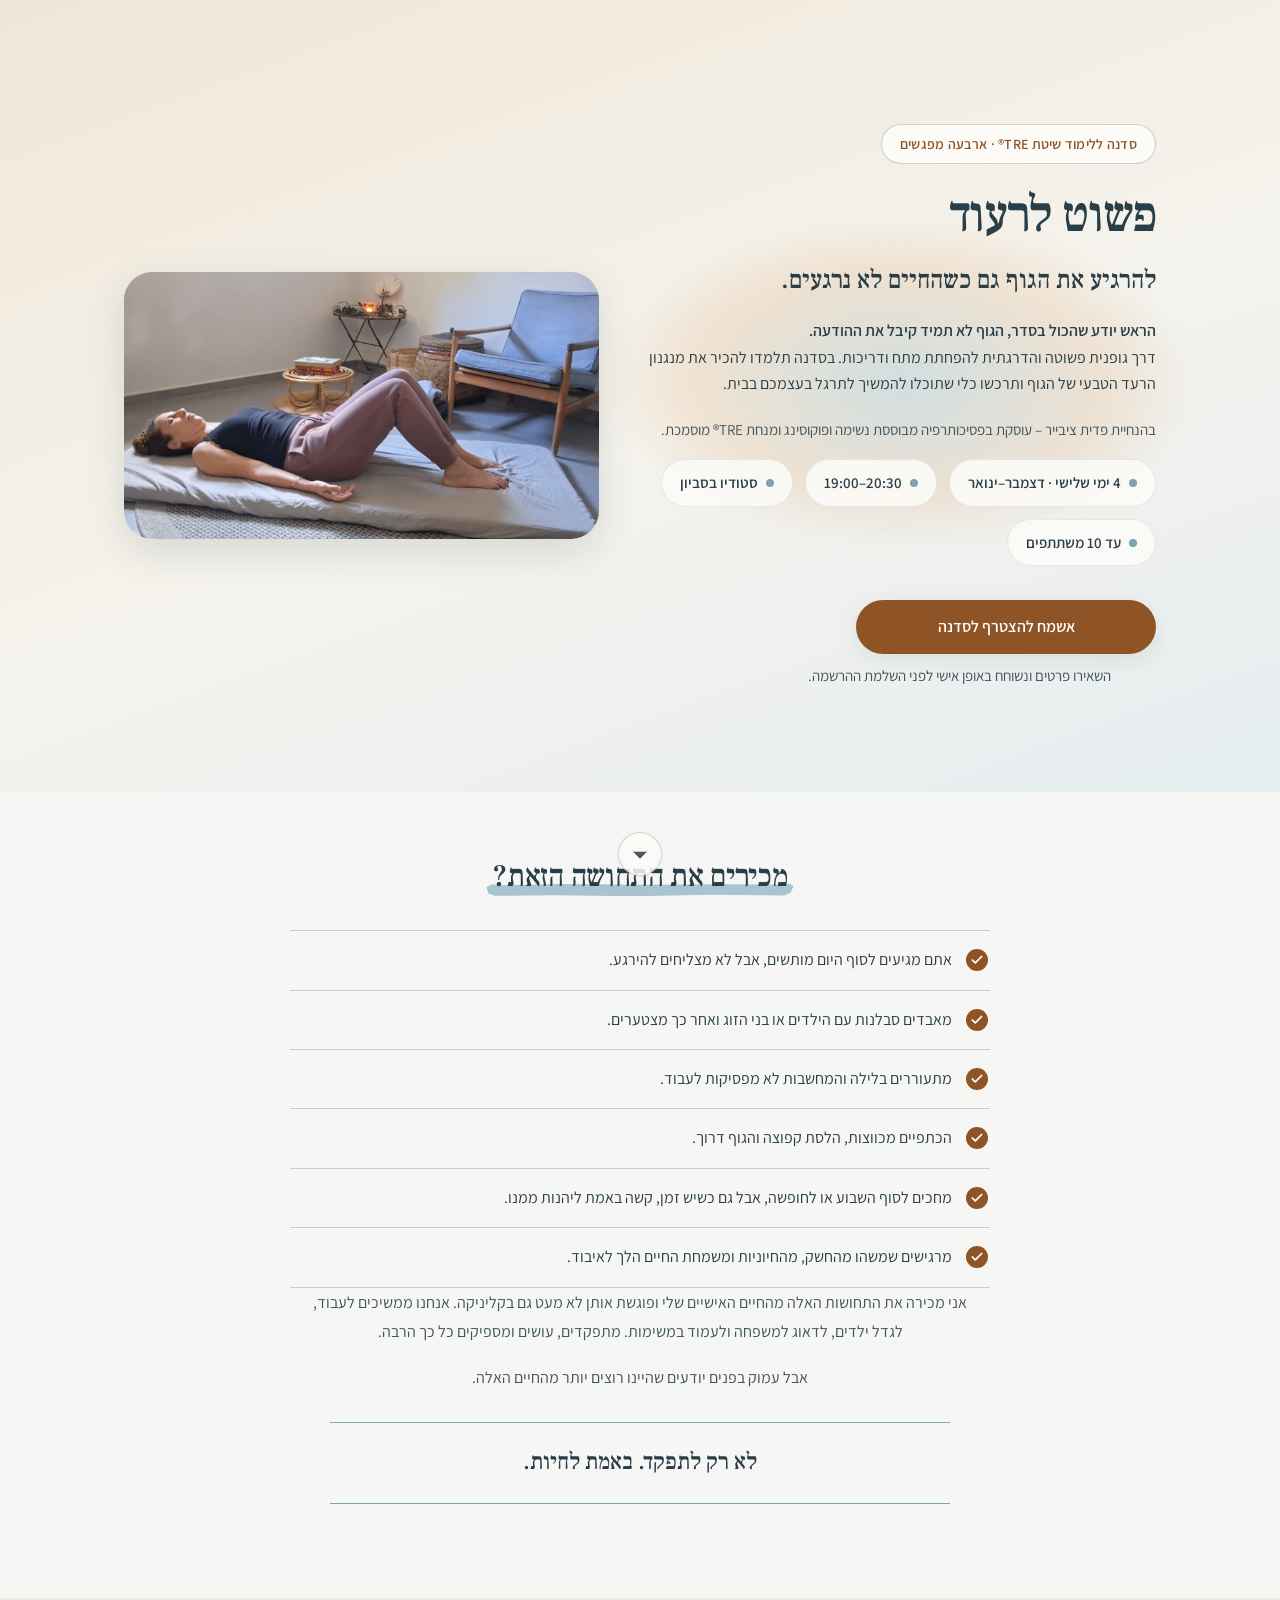
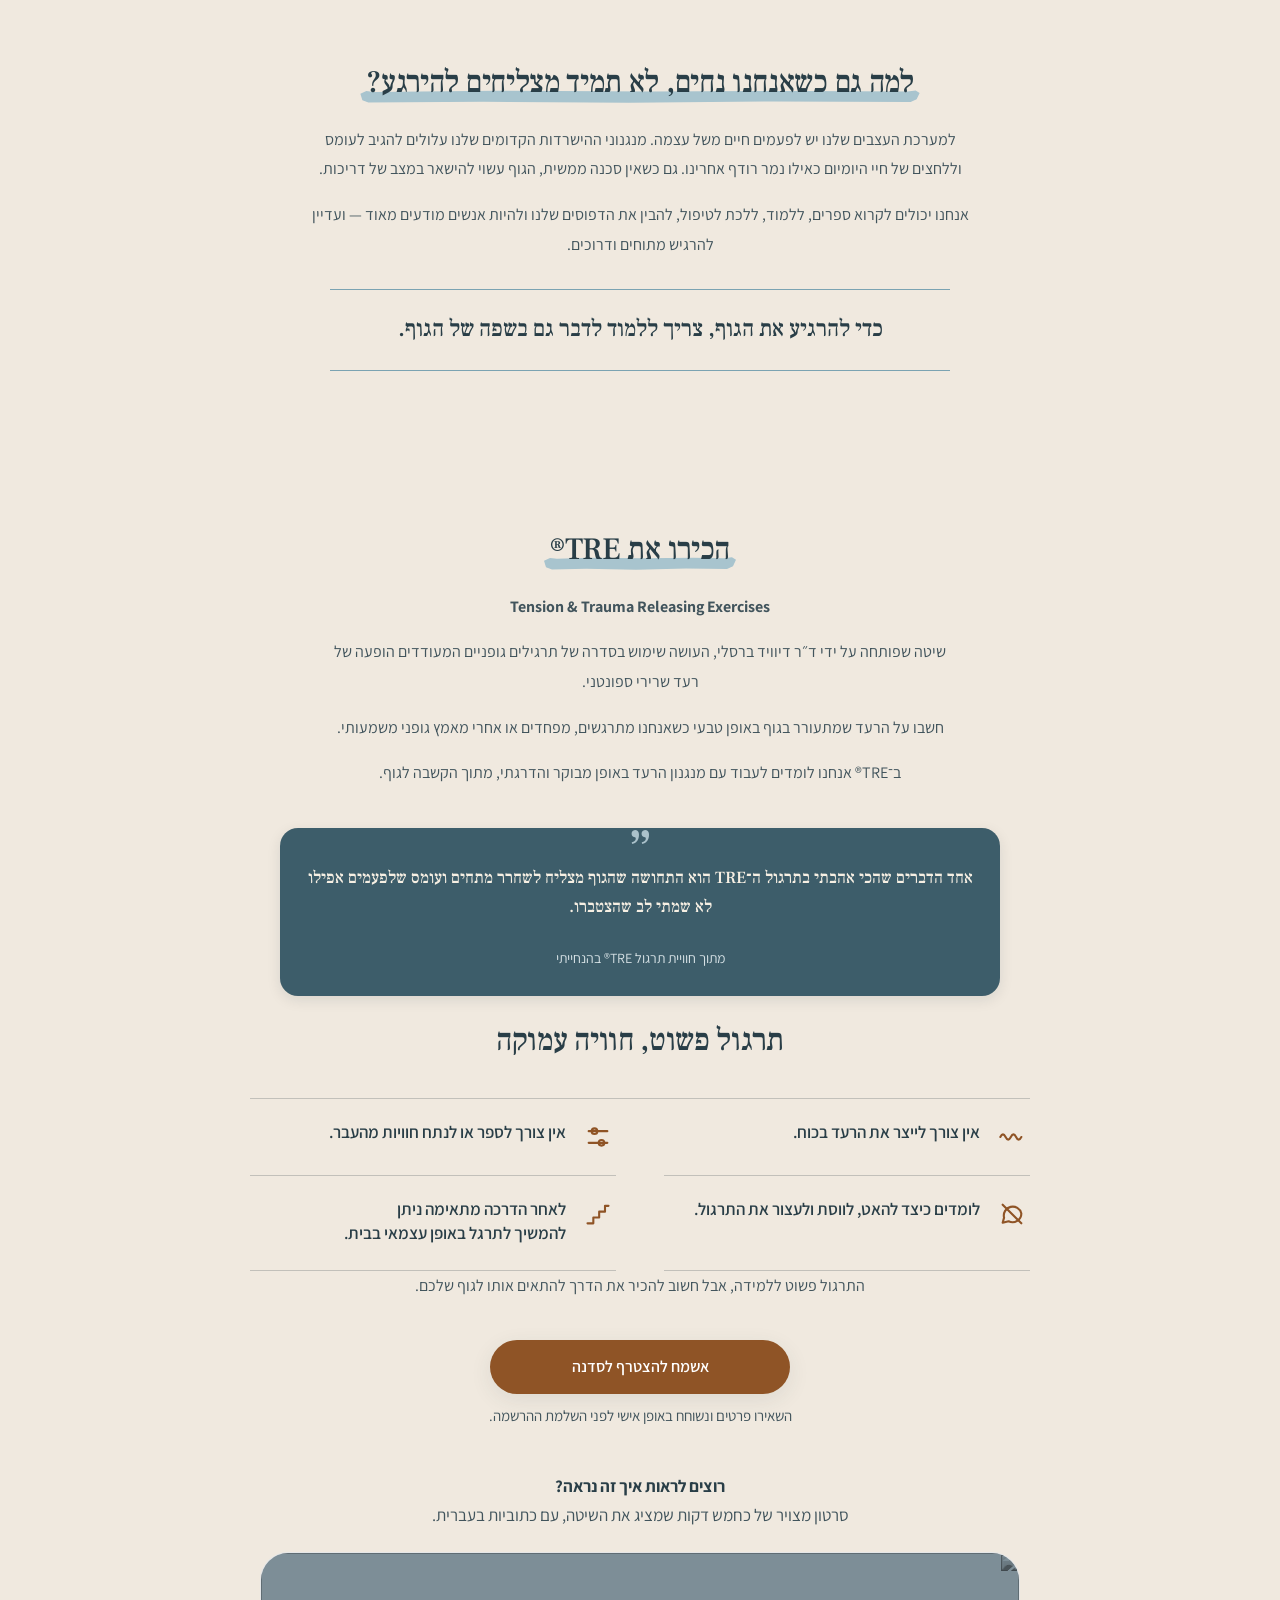
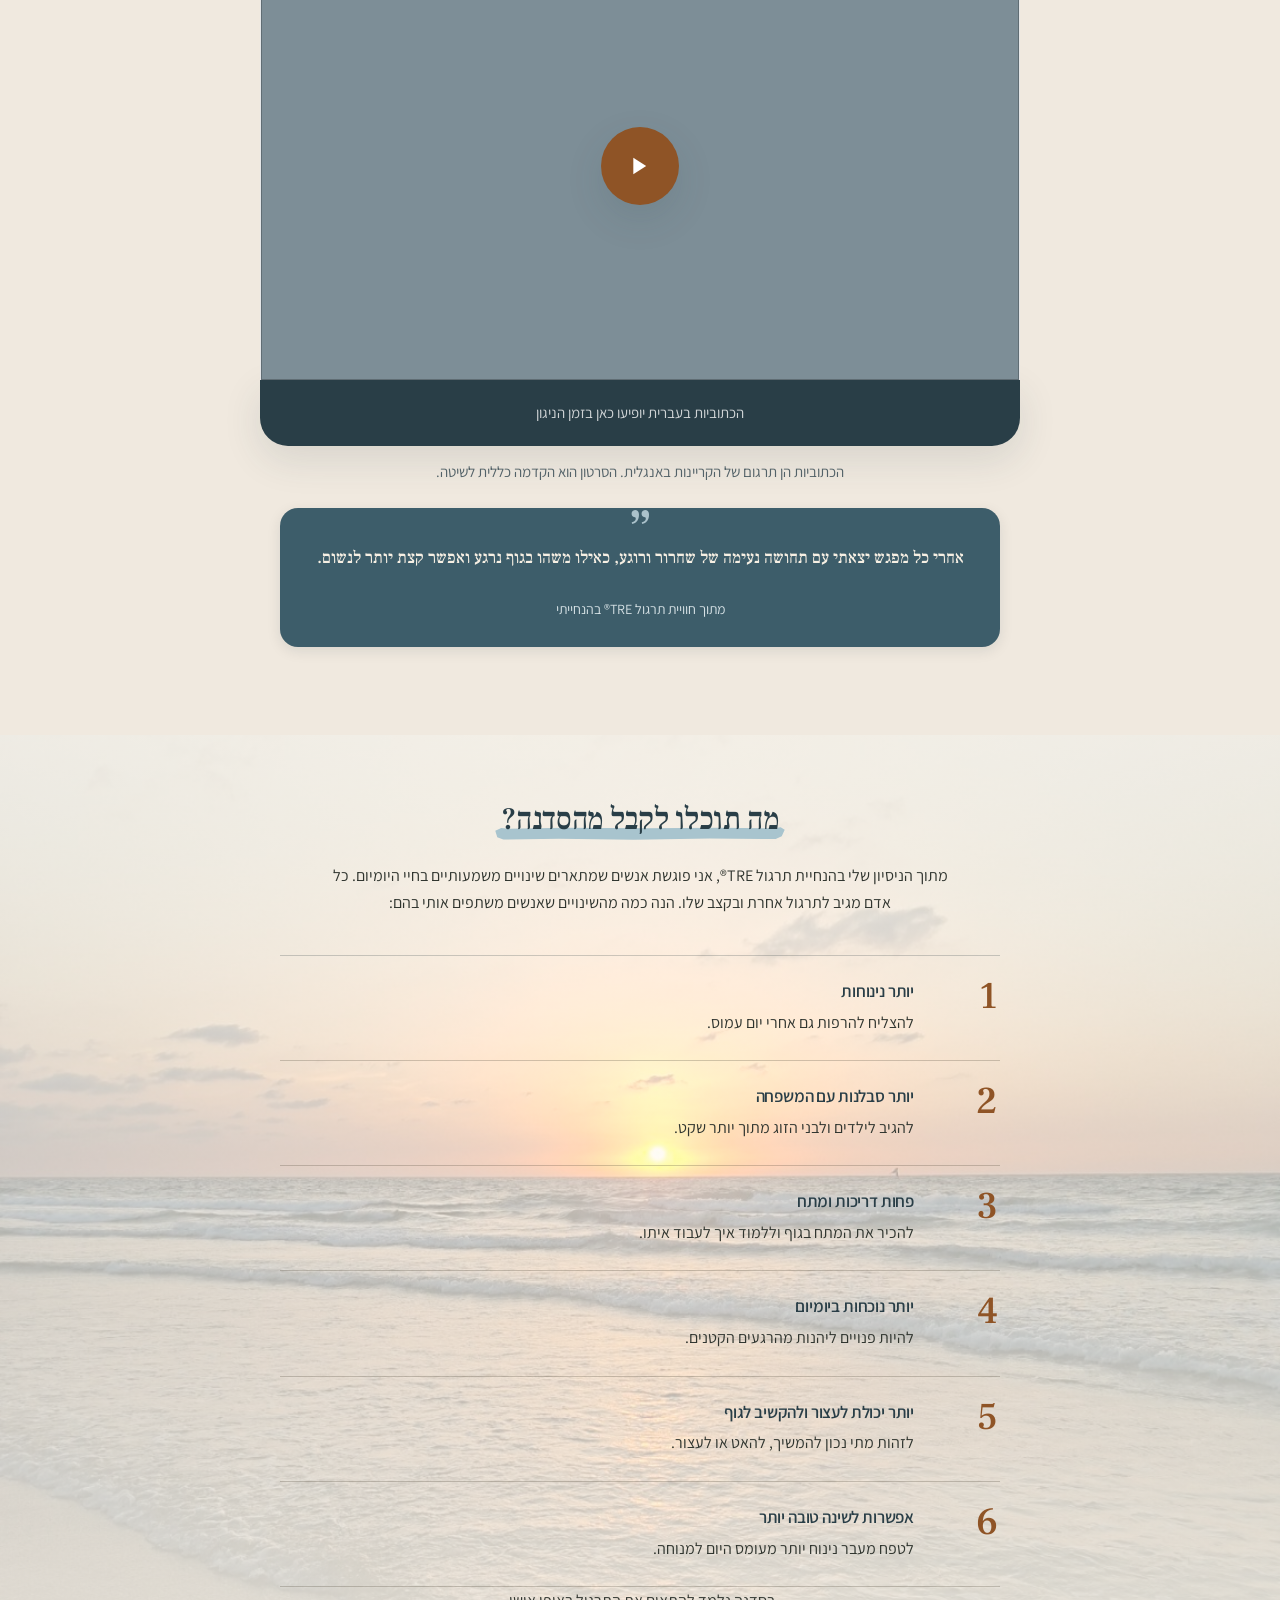
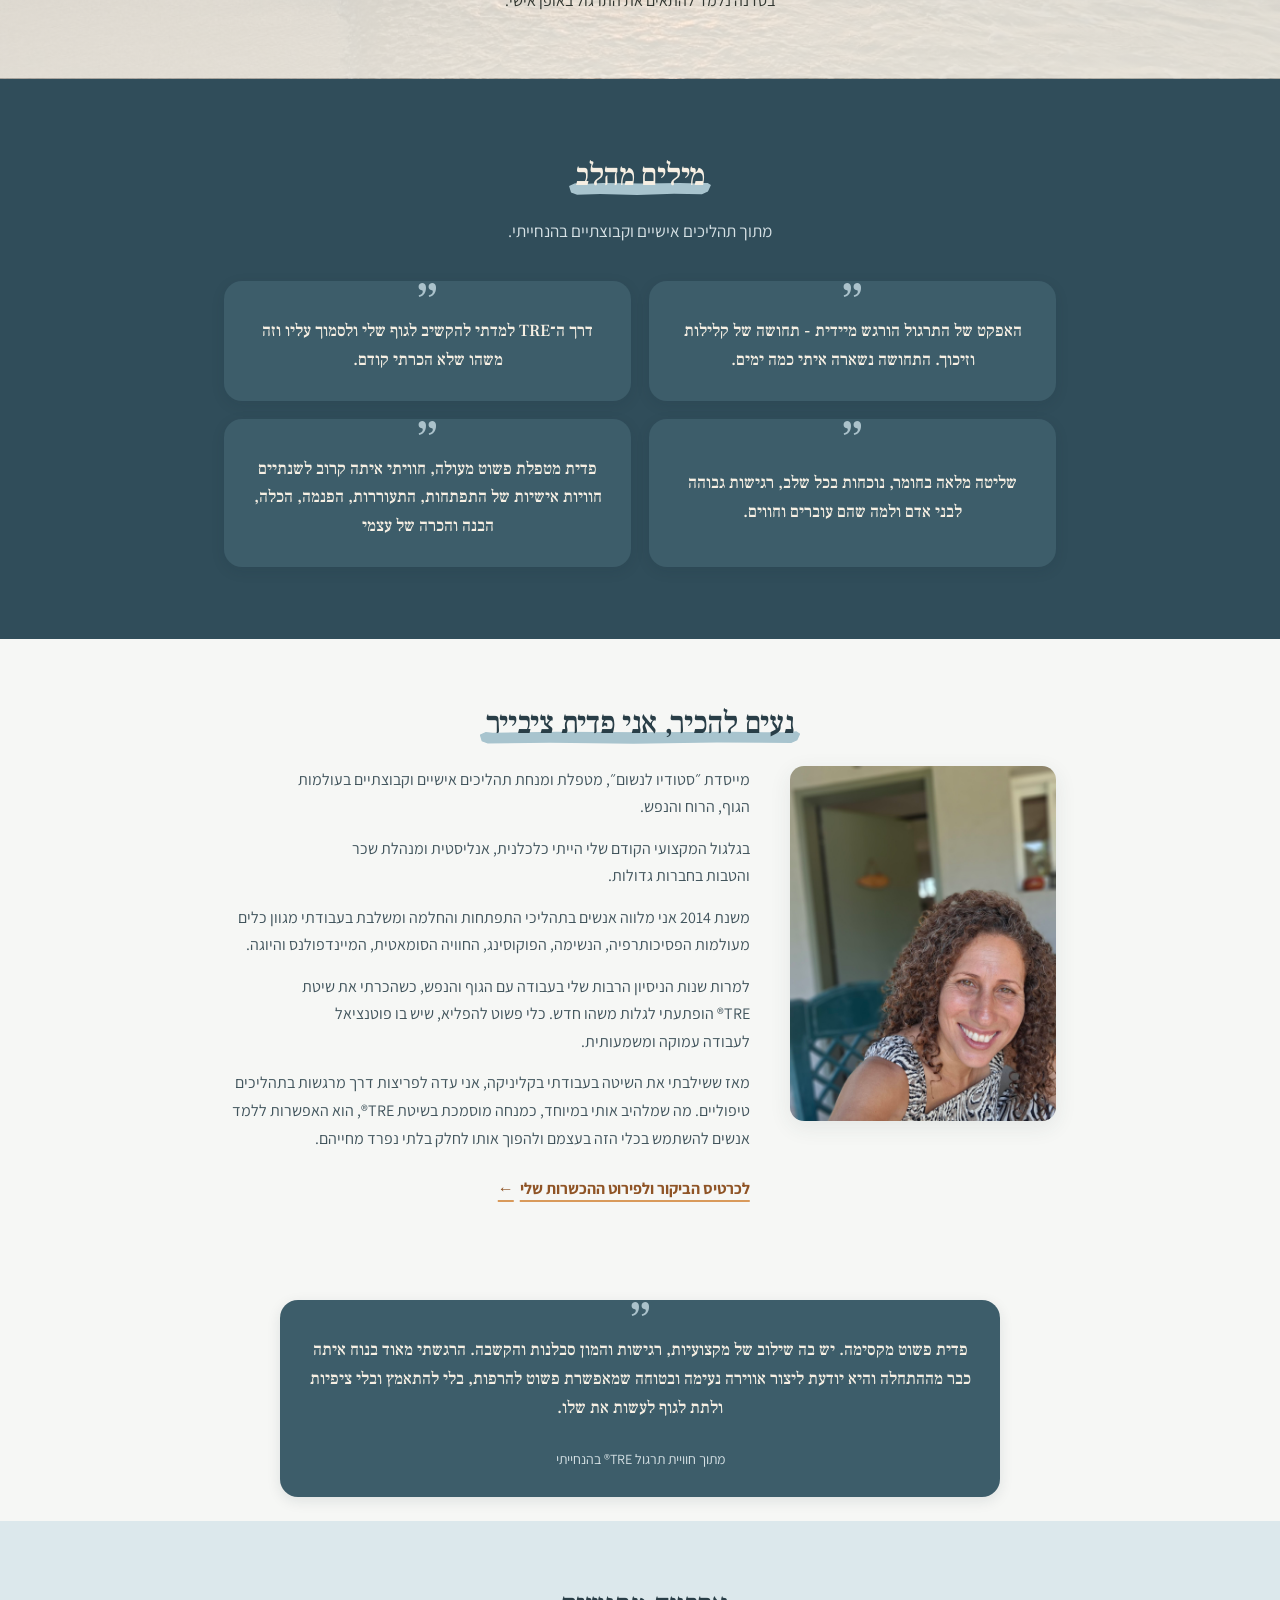
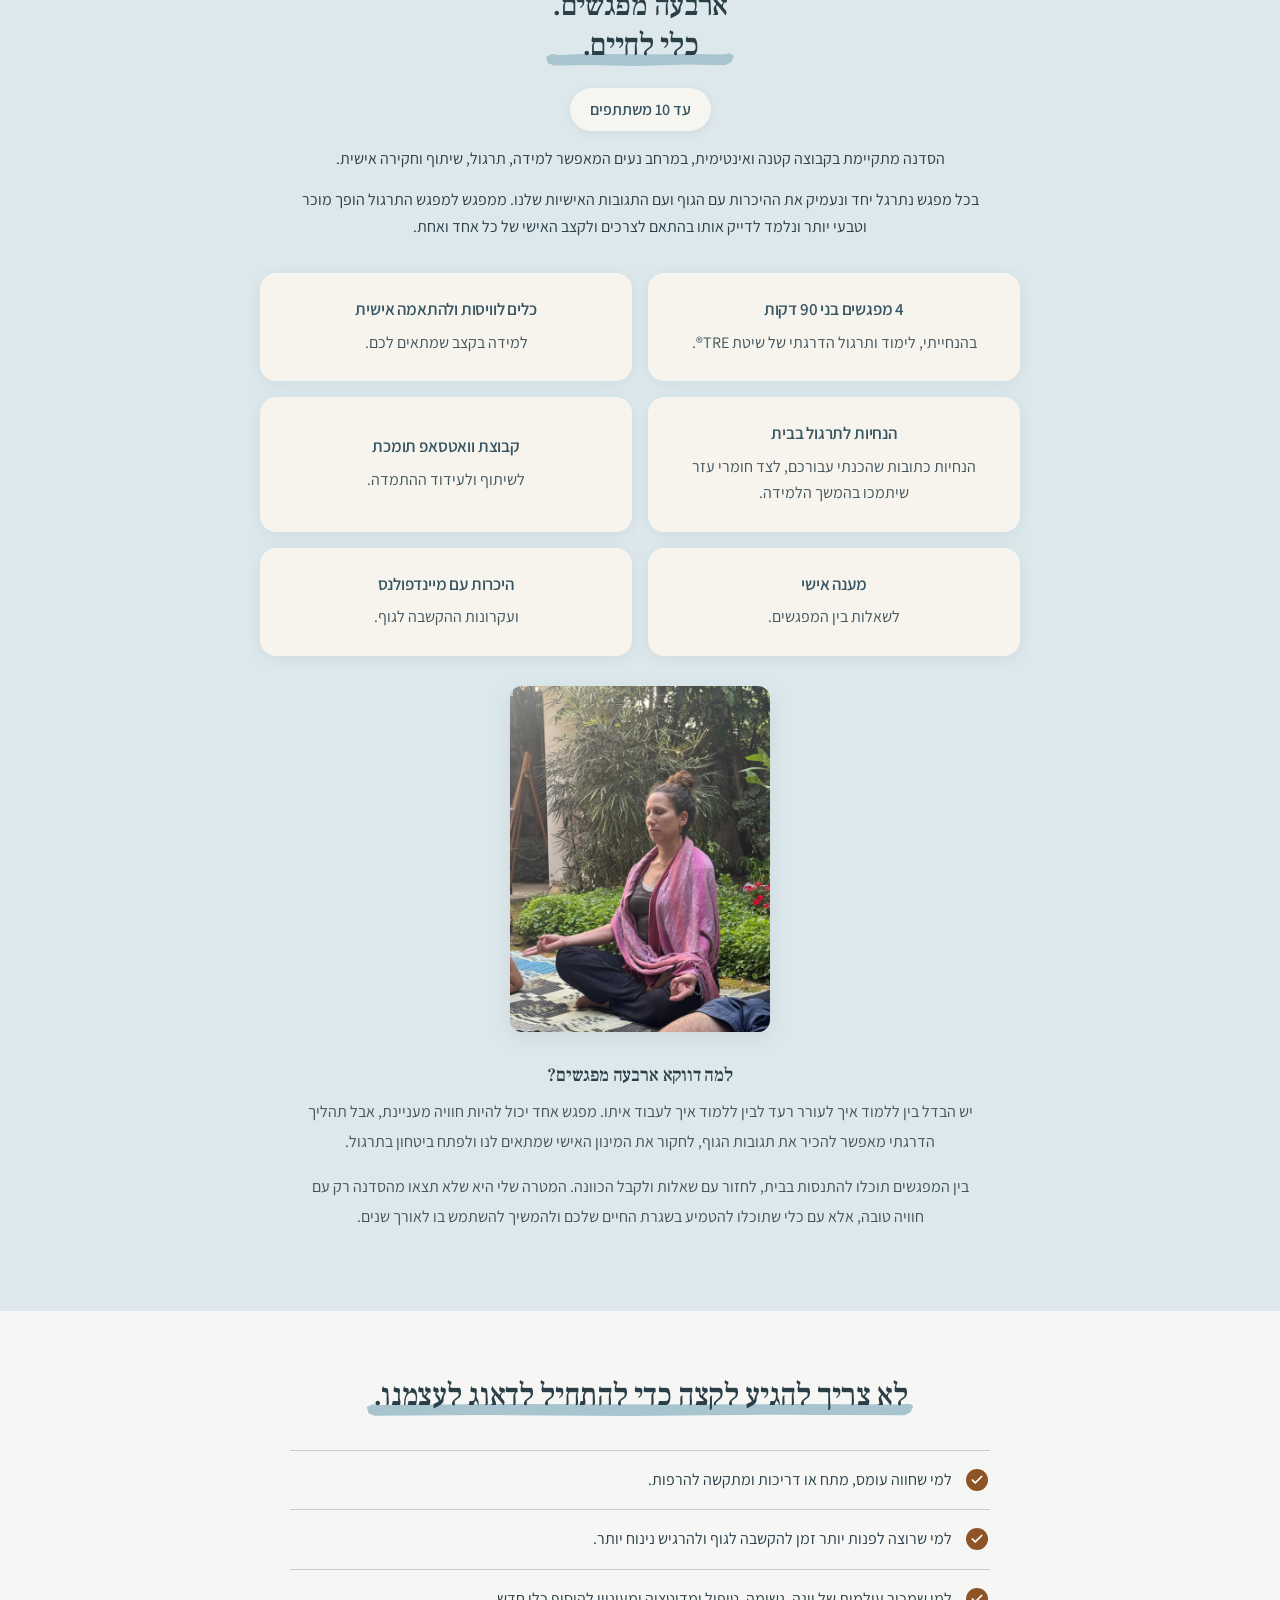
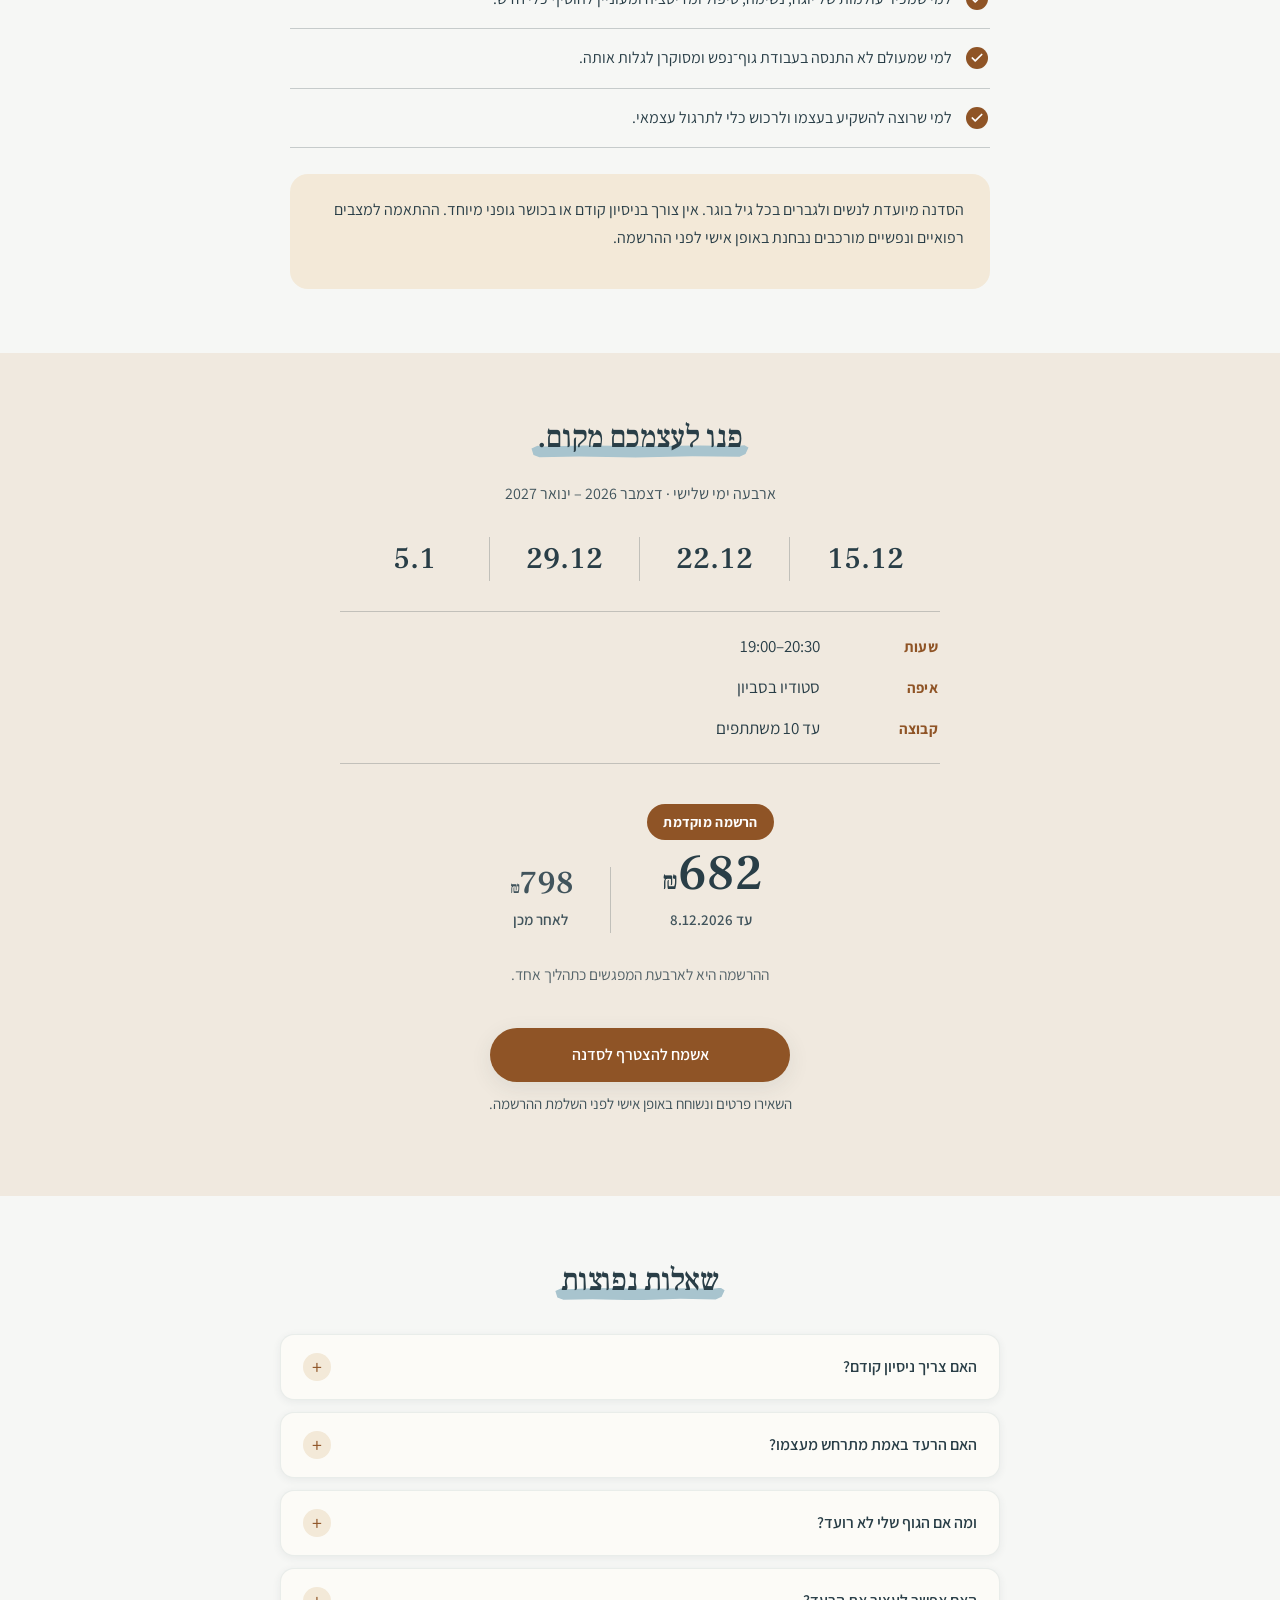
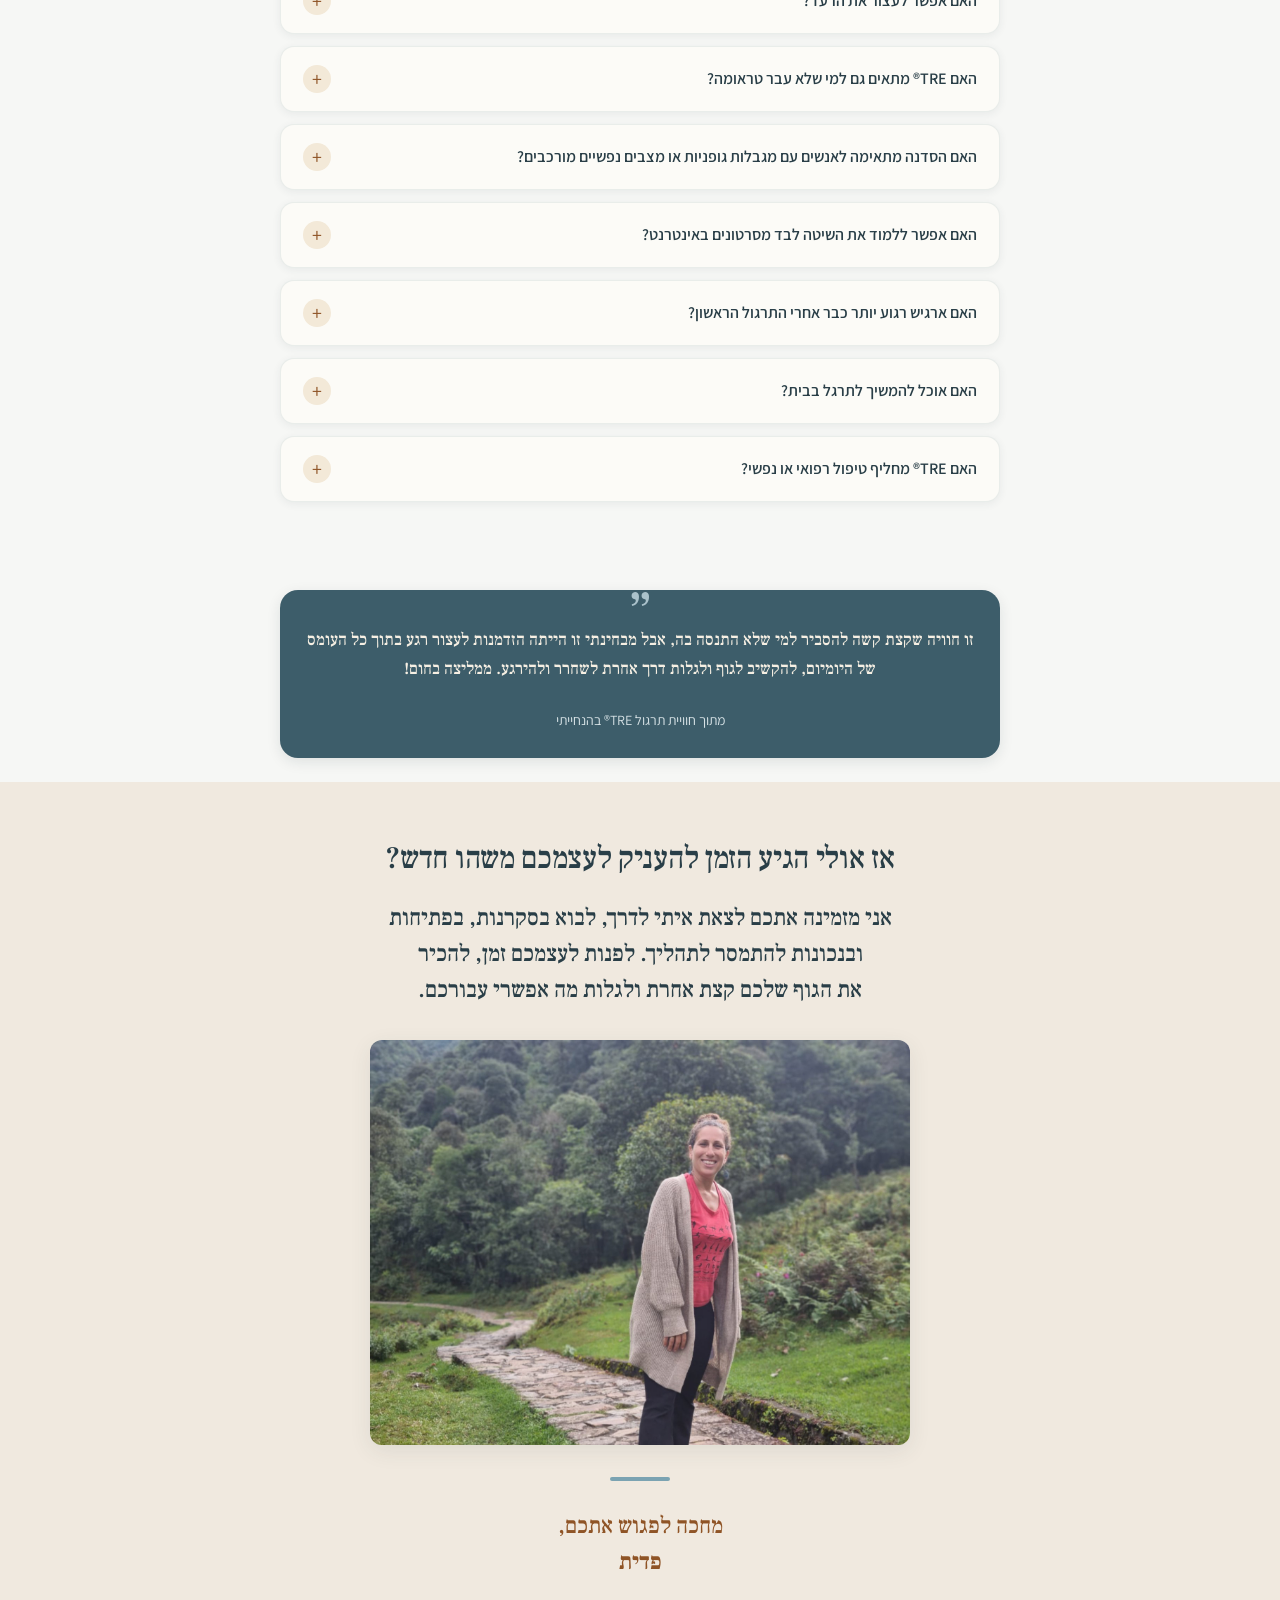
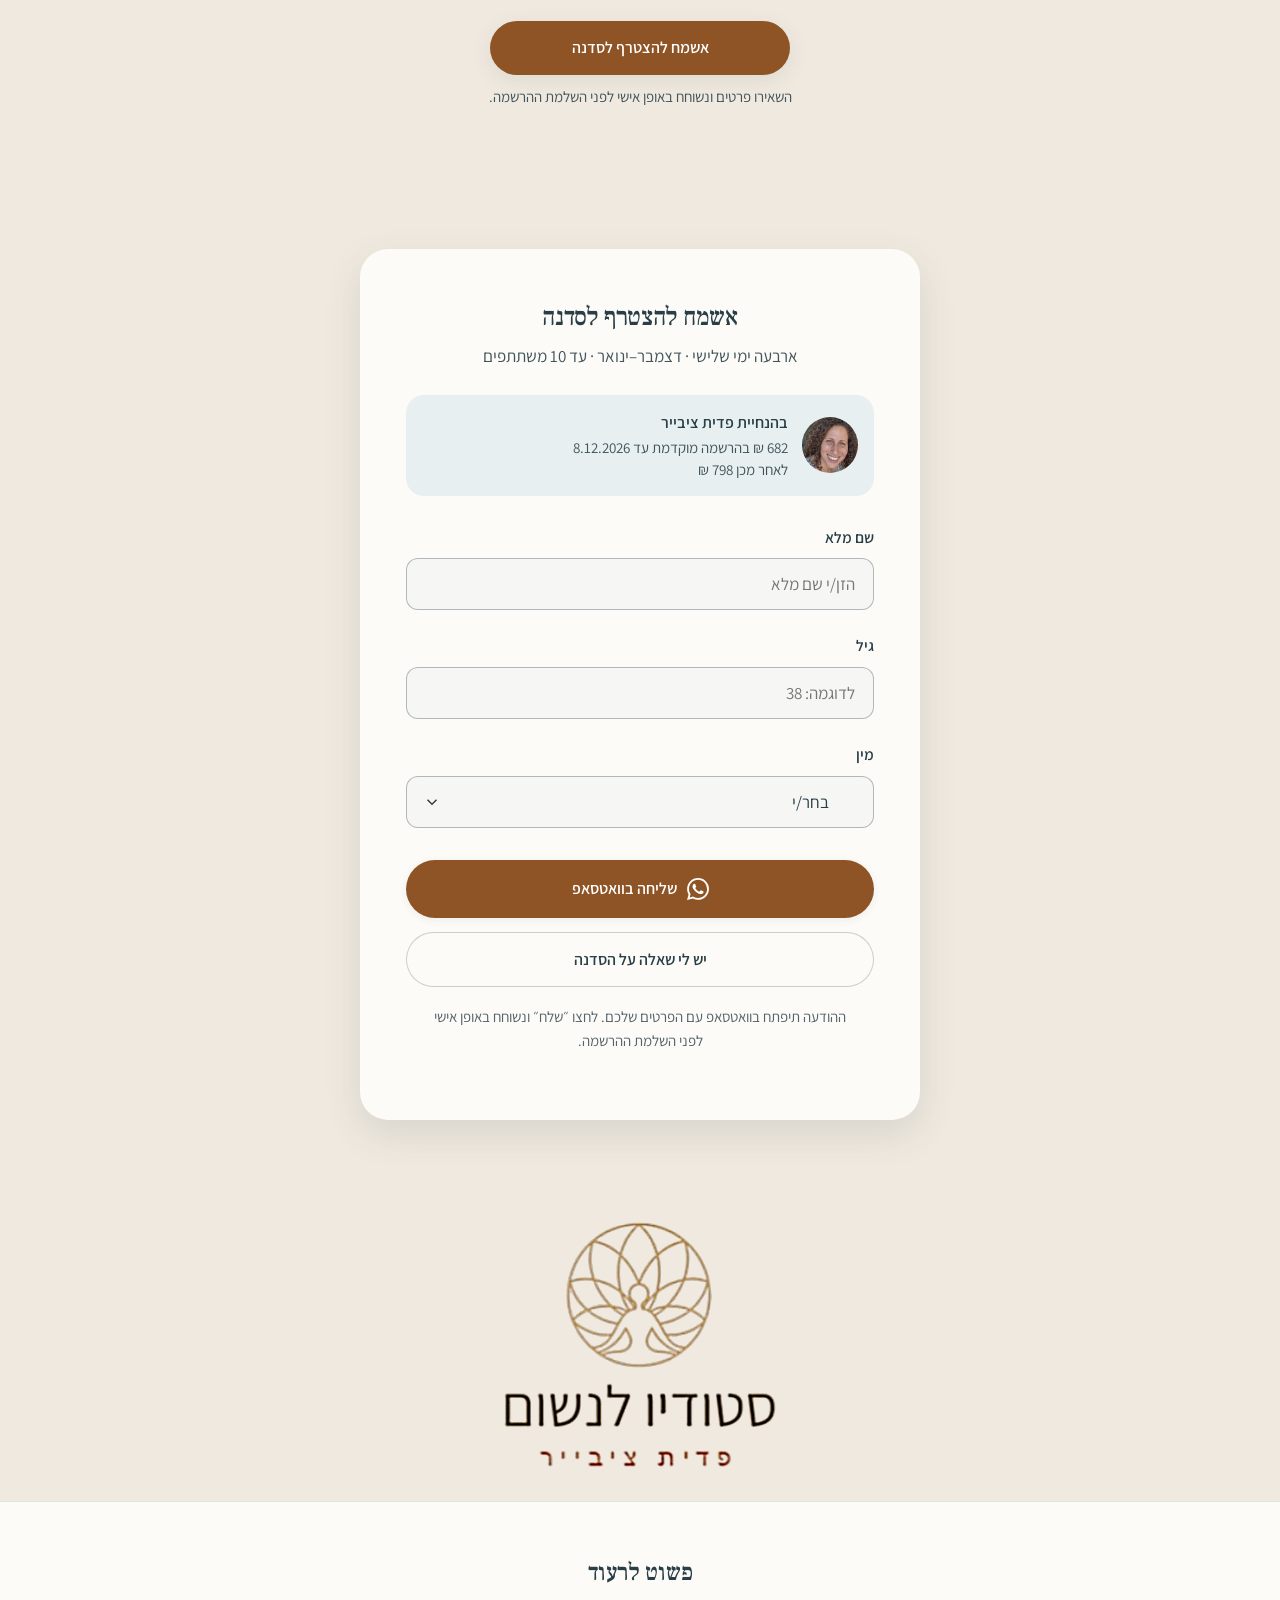
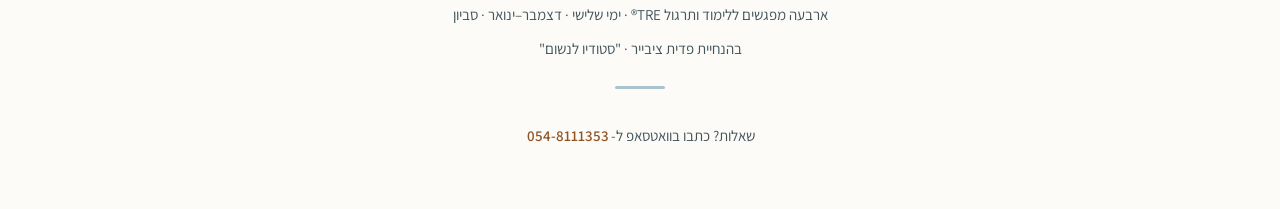
==== commit 108d3553: "Unify signup CTA notes and simplify WhatsApp message" ====
--- a/december/index.html
+++ b/december/index.html
@@ -874,7 +874,11 @@
       body { font-size: 17px; }
       .hero { padding: 44px 0 64px; }
     }
-  </style>
+  
+    .sticky-cta > .cta-note { text-align: center; font-size: 12px; line-height: 1.4; margin: 5px auto 0; padding: 4px 10px; border-radius: 8px; background: #fffaf1; color: #263d46; box-shadow: 0 2px 8px #00000012; }
+    .sticky-cta { text-align: center; }
+    .cta-center > .cta-note { text-align: center; }
+</style>
 <link rel="stylesheet" href="../typography-v5.css?v=widows2">
 <script src="../reading-flow.js" defer></script>
 </head>
@@ -919,7 +923,7 @@
         <figcaption class="quote-attr">מתוך חוויית תרגול TRE® בהנחייתי</figcaption>
       </figure>
   </section>
-<h3 class="section-title reveal center">תרגול פשוט, חוויה עמוקה</h3><ul class="tre-facts reveal"><li><span class="fact-icon" aria-hidden="true"><svg viewBox="0 0 24 24"><path d="M2 12c1.5-3 3-3 4.5 0s3 3 4.5 0 3-3 4.5 0 3 3 4.5 0"/></svg></span><span><strong>אין צורך לייצר את הרעד בכוח.</strong></span></li><li><span class="fact-icon" aria-hidden="true"><svg viewBox="0 0 24 24"><line x1="4" y1="7" x2="20" y2="7"/><line x1="4" y1="17" x2="20" y2="17"/><circle cx="9" cy="7" r="2.4"/><circle cx="15" cy="17" r="2.4"/></svg></span><span><strong>אין צורך לספר או לנתח חוויות מהעבר.</strong></span></li><li><span class="fact-icon" aria-hidden="true"><svg viewBox="0 0 24 24"><path d="M20 11.5a7.5 7.5 0 0 1-10.9 6.7L4 19.5l1.2-4.4A7.5 7.5 0 1 1 20 11.5z"/><line x1="4" y1="4" x2="20" y2="20"/></svg></span><span><strong>לומדים כיצד להאט, לווסת ולעצור את התרגול.</strong></span></li><li><span class="fact-icon" aria-hidden="true"><svg viewBox="0 0 24 24"><path d="M3 20h5v-5h5v-5h5V5h3"/></svg></span><span><strong>לאחר הדרכה מתאימה ניתן להמשיך לתרגל באופן עצמאי בבית.</strong></span></li></ul><div class="opening-lead reveal"><p>התרגול פשוט ללמידה, אבל חשוב להכיר את הדרך להתאים אותו לגוף שלכם.</p></div><p class="cta-center reveal"><a class="cta-btn" href="#form" data-track="CTA_Click_Benefits">אשמח להצטרף לסדנה</a></p><p class="video-lead reveal">
+<h3 class="section-title reveal center">תרגול פשוט, חוויה עמוקה</h3><ul class="tre-facts reveal"><li><span class="fact-icon" aria-hidden="true"><svg viewBox="0 0 24 24"><path d="M2 12c1.5-3 3-3 4.5 0s3 3 4.5 0 3-3 4.5 0 3 3 4.5 0"/></svg></span><span><strong>אין צורך לייצר את הרעד בכוח.</strong></span></li><li><span class="fact-icon" aria-hidden="true"><svg viewBox="0 0 24 24"><line x1="4" y1="7" x2="20" y2="7"/><line x1="4" y1="17" x2="20" y2="17"/><circle cx="9" cy="7" r="2.4"/><circle cx="15" cy="17" r="2.4"/></svg></span><span><strong>אין צורך לספר או לנתח חוויות מהעבר.</strong></span></li><li><span class="fact-icon" aria-hidden="true"><svg viewBox="0 0 24 24"><path d="M20 11.5a7.5 7.5 0 0 1-10.9 6.7L4 19.5l1.2-4.4A7.5 7.5 0 1 1 20 11.5z"/><line x1="4" y1="4" x2="20" y2="20"/></svg></span><span><strong>לומדים כיצד להאט, לווסת ולעצור את התרגול.</strong></span></li><li><span class="fact-icon" aria-hidden="true"><svg viewBox="0 0 24 24"><path d="M3 20h5v-5h5v-5h5V5h3"/></svg></span><span><strong>לאחר הדרכה מתאימה ניתן להמשיך לתרגל באופן עצמאי בבית.</strong></span></li></ul><div class="opening-lead reveal"><p>התרגול פשוט ללמידה, אבל חשוב להכיר את הדרך להתאים אותו לגוף שלכם.</p></div><p class="cta-center reveal"><a class="cta-btn" href="#form" data-track="CTA_Click_Benefits">אשמח להצטרף לסדנה</a><span class="cta-note">השאירו פרטים ונשוחח באופן אישי לפני השלמת ההרשמה.</span></p><p class="video-lead reveal">
         <strong>רוצים לראות איך זה נראה?</strong><br>
         סרטון מצויר של כחמש דקות שמציג את השיטה, עם כתוביות בעברית.
       </p>
@@ -1032,7 +1036,7 @@
         </div>
       </div>
       <p class="pricing-note reveal">ההרשמה היא לארבעת המפגשים כתהליך אחד.</p>
-      <p class="cta-center reveal"><a class="cta-btn" href="#form" data-track="CTA_Click_Details">אשמח להצטרף לסדנה</a></p>
+      <p class="cta-center reveal"><a class="cta-btn" href="#form" data-track="CTA_Click_Details">אשמח להצטרף לסדנה</a><span class="cta-note">השאירו פרטים ונשוחח באופן אישי לפני השלמת ההרשמה.</span></p>
     </div>
   </section>
 
@@ -1051,7 +1055,7 @@
       </figure>
     </div>
   </section>
-  <section class="closing"><div class="container"><h2 class="section-title center">אז אולי הגיע הזמן להעניק לעצמכם משהו חדש?</h2><p class="closing-quote reveal">אני מזמינה אתכם לצאת איתי לדרך, לבוא בסקרנות, בפתיחות ובנכונות להתמסר לתהליך. לפנות לעצמכם זמן, להכיר את הגוף שלכם קצת אחרת ולגלות מה אפשרי עבורכם.</p><figure class="editorial-photo editorial-photo--nature"><img src="../padit-nature.jpg" alt="פדית בטבע" width="1536" height="1152" loading="lazy" /></figure><span class="closing-mark"></span><p class="closing-final reveal">מחכה לפגוש אתכם,<br><strong>פדית</strong></p><p class="cta-center reveal"><a class="cta-btn" href="#form">אשמח להצטרף לסדנה</a></p></div></section>
+  <section class="closing"><div class="container"><h2 class="section-title center">אז אולי הגיע הזמן להעניק לעצמכם משהו חדש?</h2><p class="closing-quote reveal">אני מזמינה אתכם לצאת איתי לדרך, לבוא בסקרנות, בפתיחות ובנכונות להתמסר לתהליך. לפנות לעצמכם זמן, להכיר את הגוף שלכם קצת אחרת ולגלות מה אפשרי עבורכם.</p><figure class="editorial-photo editorial-photo--nature"><img src="../padit-nature.jpg" alt="פדית בטבע" width="1536" height="1152" loading="lazy" /></figure><span class="closing-mark"></span><p class="closing-final reveal">מחכה לפגוש אתכם,<br><strong>פדית</strong></p><p class="cta-center reveal"><a class="cta-btn" href="#form">אשמח להצטרף לסדנה</a><span class="cta-note">השאירו פרטים ונשוחח באופן אישי לפני השלמת ההרשמה.</span></p></div></section>
 
   <!-- FORM -->
   <section class="form-section" id="form">
@@ -1136,7 +1140,7 @@
 
   <!-- STICKY CTA -->
   <div class="sticky-cta" id="stickyCta">
-    <a class="cta-btn" href="#form">אשמח להצטרף לסדנה</a>
+    <a class="cta-btn" href="#form">אשמח להצטרף לסדנה</a><span class="cta-note">השאירו פרטים ונשוחח באופן אישי לפני השלמת ההרשמה.</span>
   </div>
 
   <div class="scroll-arrow" aria-hidden="true">
@@ -1232,7 +1236,7 @@
         });
       }
       const message =
-        'שלום פדית, אשמח להצטרף לסדנת "פשוט לרעוד" (מחזור דצמבר) ולשוחח איתך לפני ההרשמה.\n' +
+        'שלום פדית, אשמח להצטרף לסדנת "פשוט לרעוד" (מחזור דצמבר).\n' +
         'שם: ' + name + '\n' +
         'גיל: ' + age + '\n' +
         'מין: ' + gender;
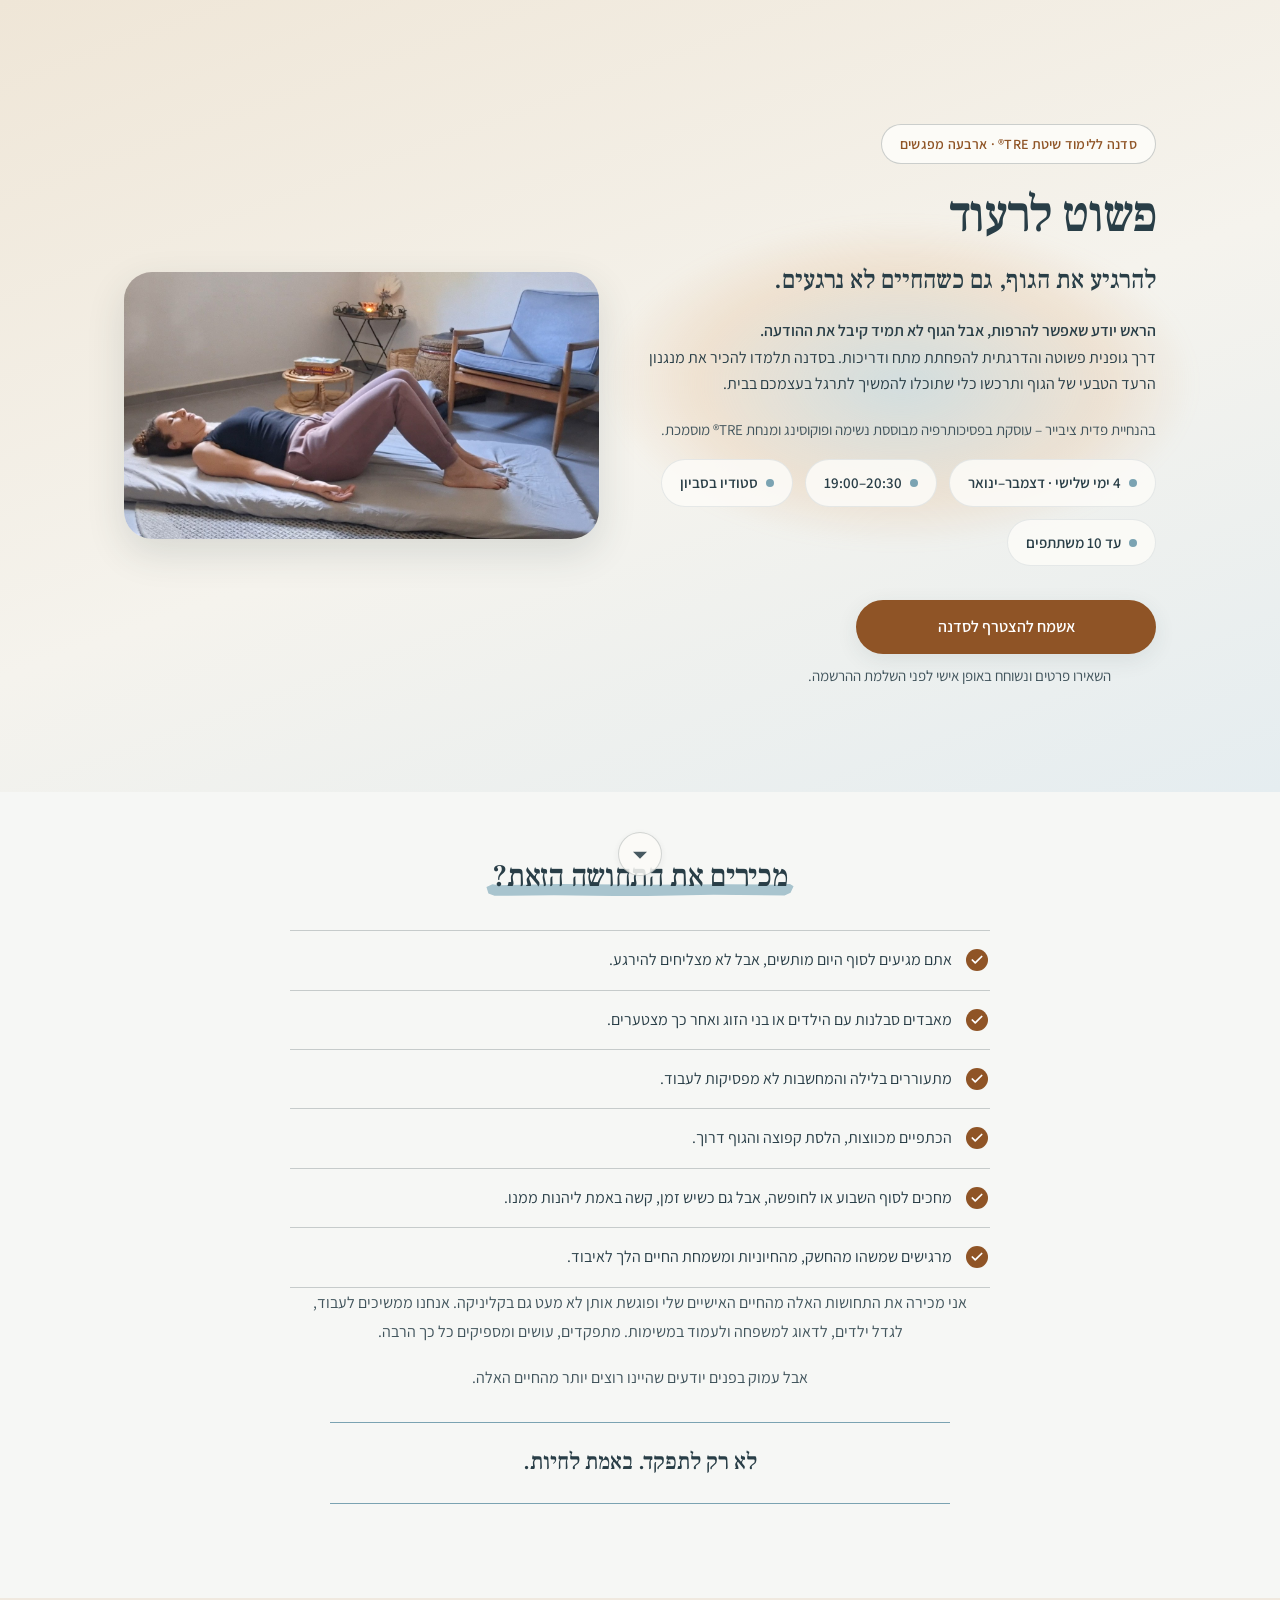
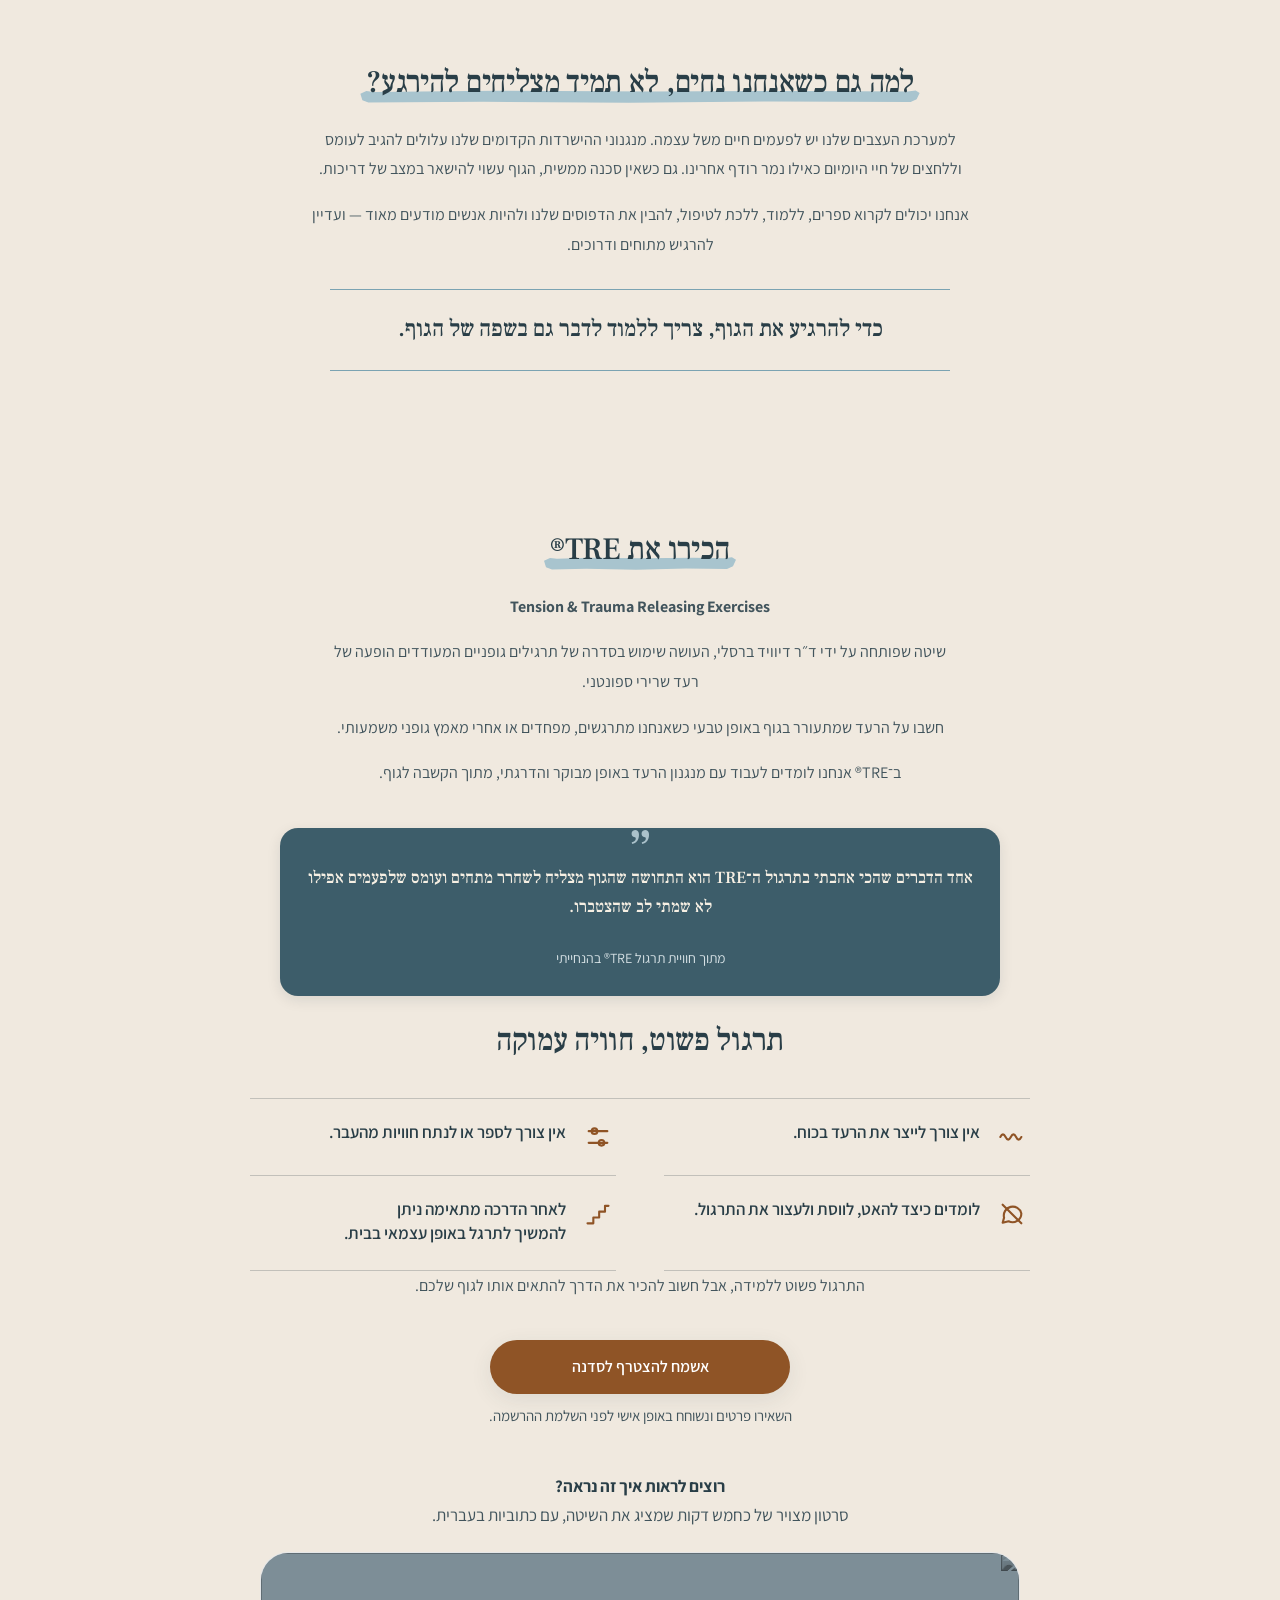
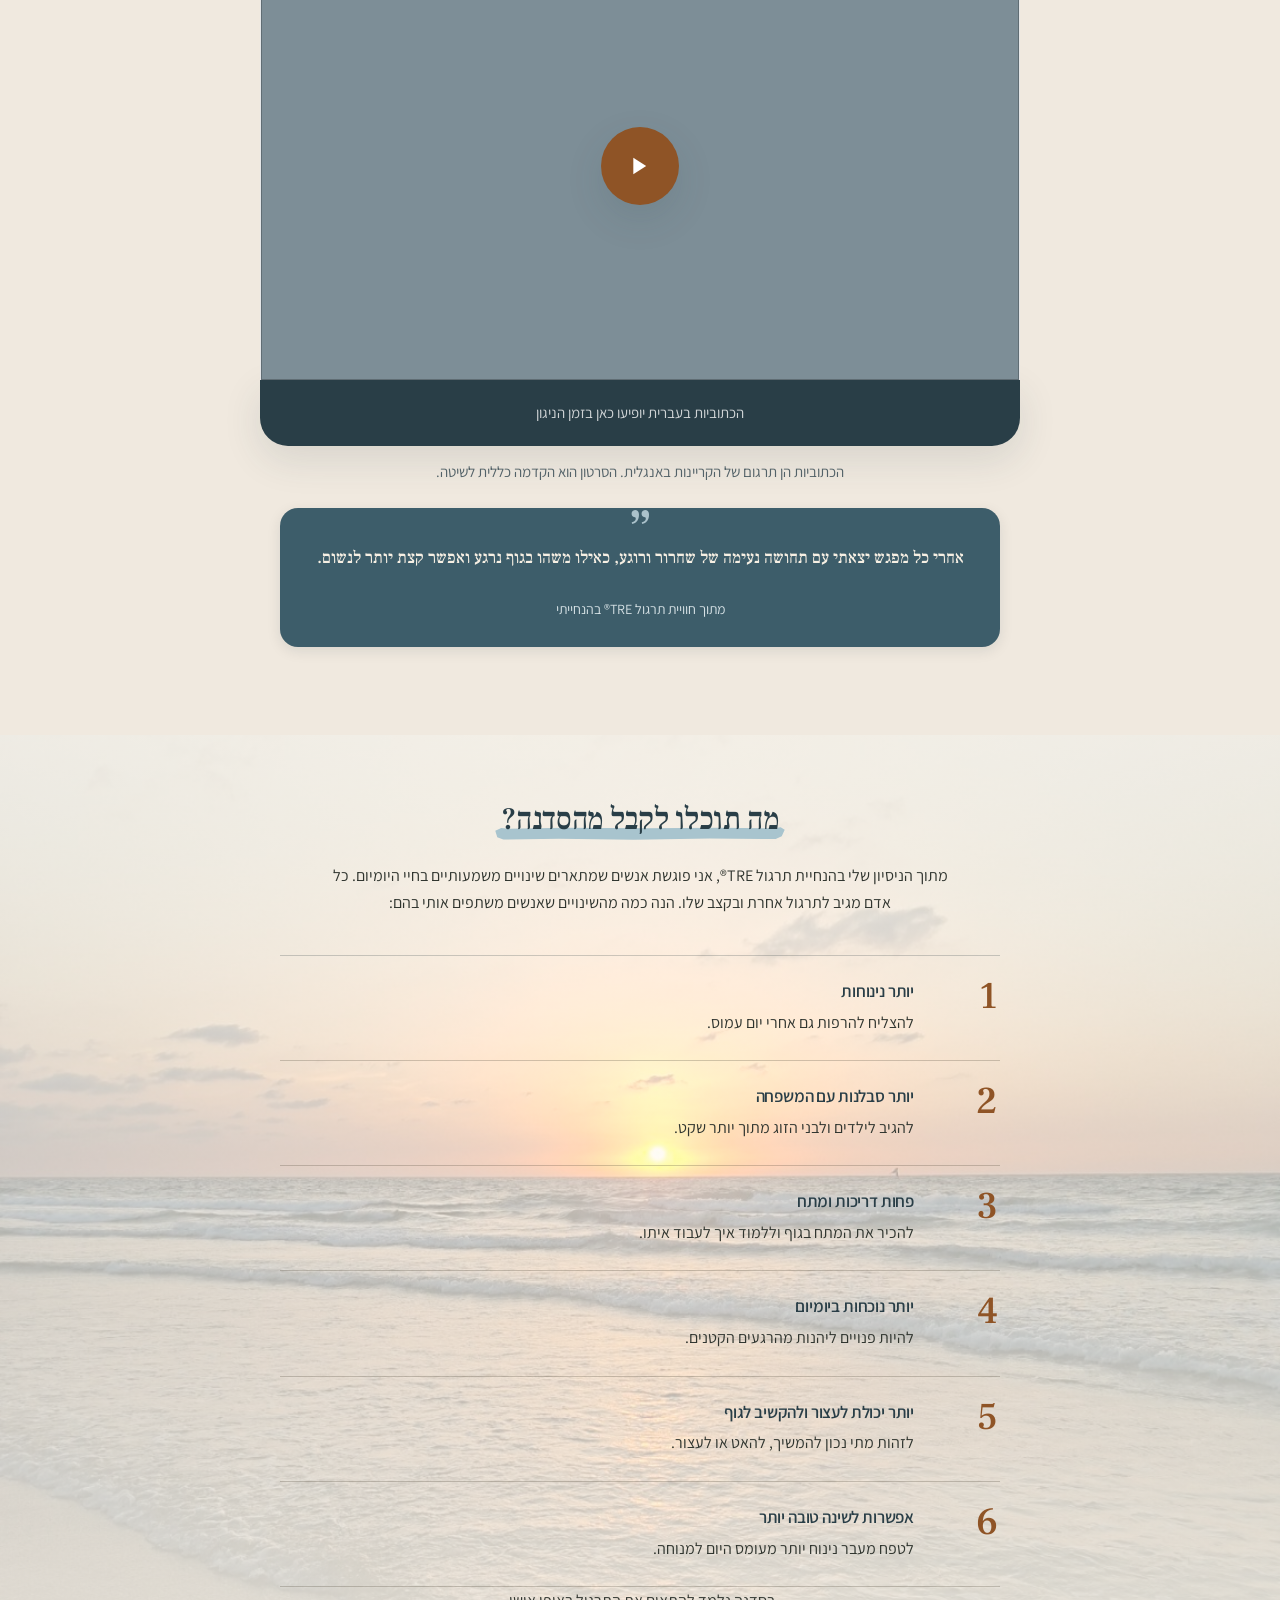
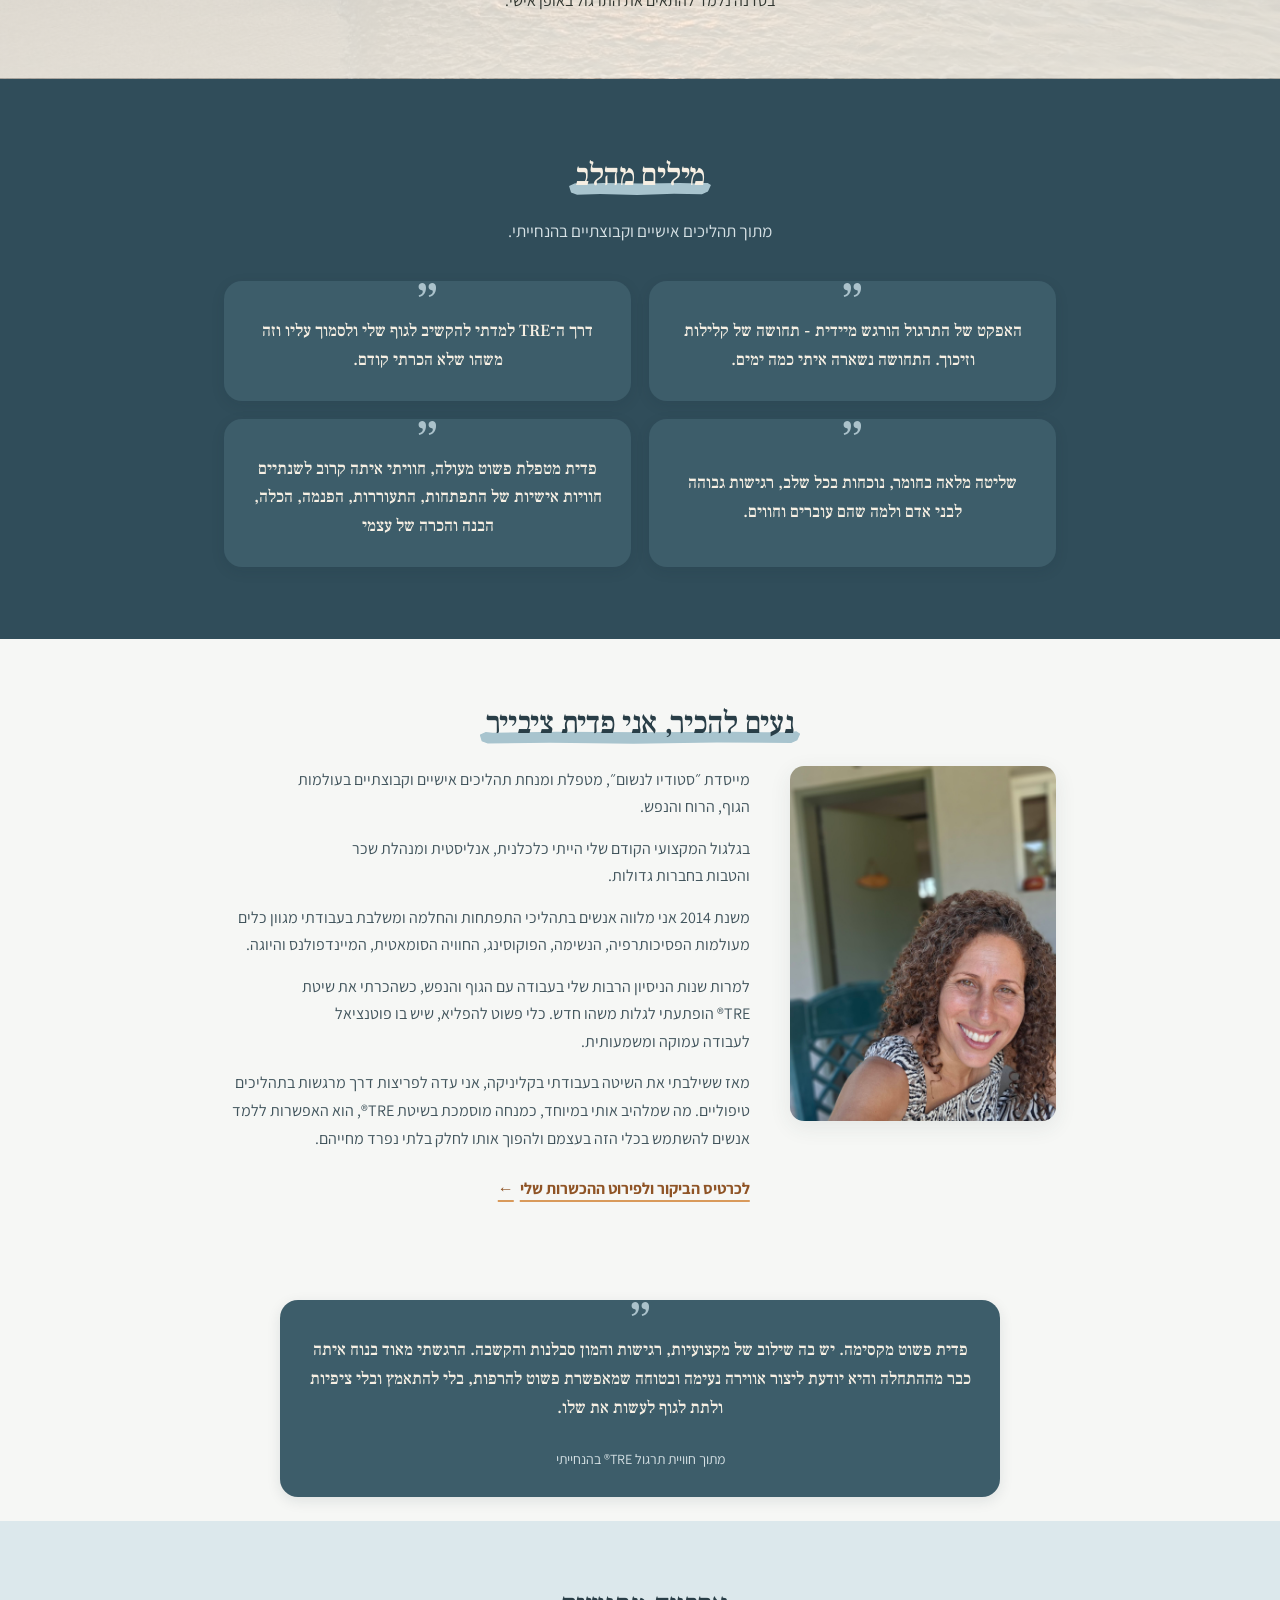
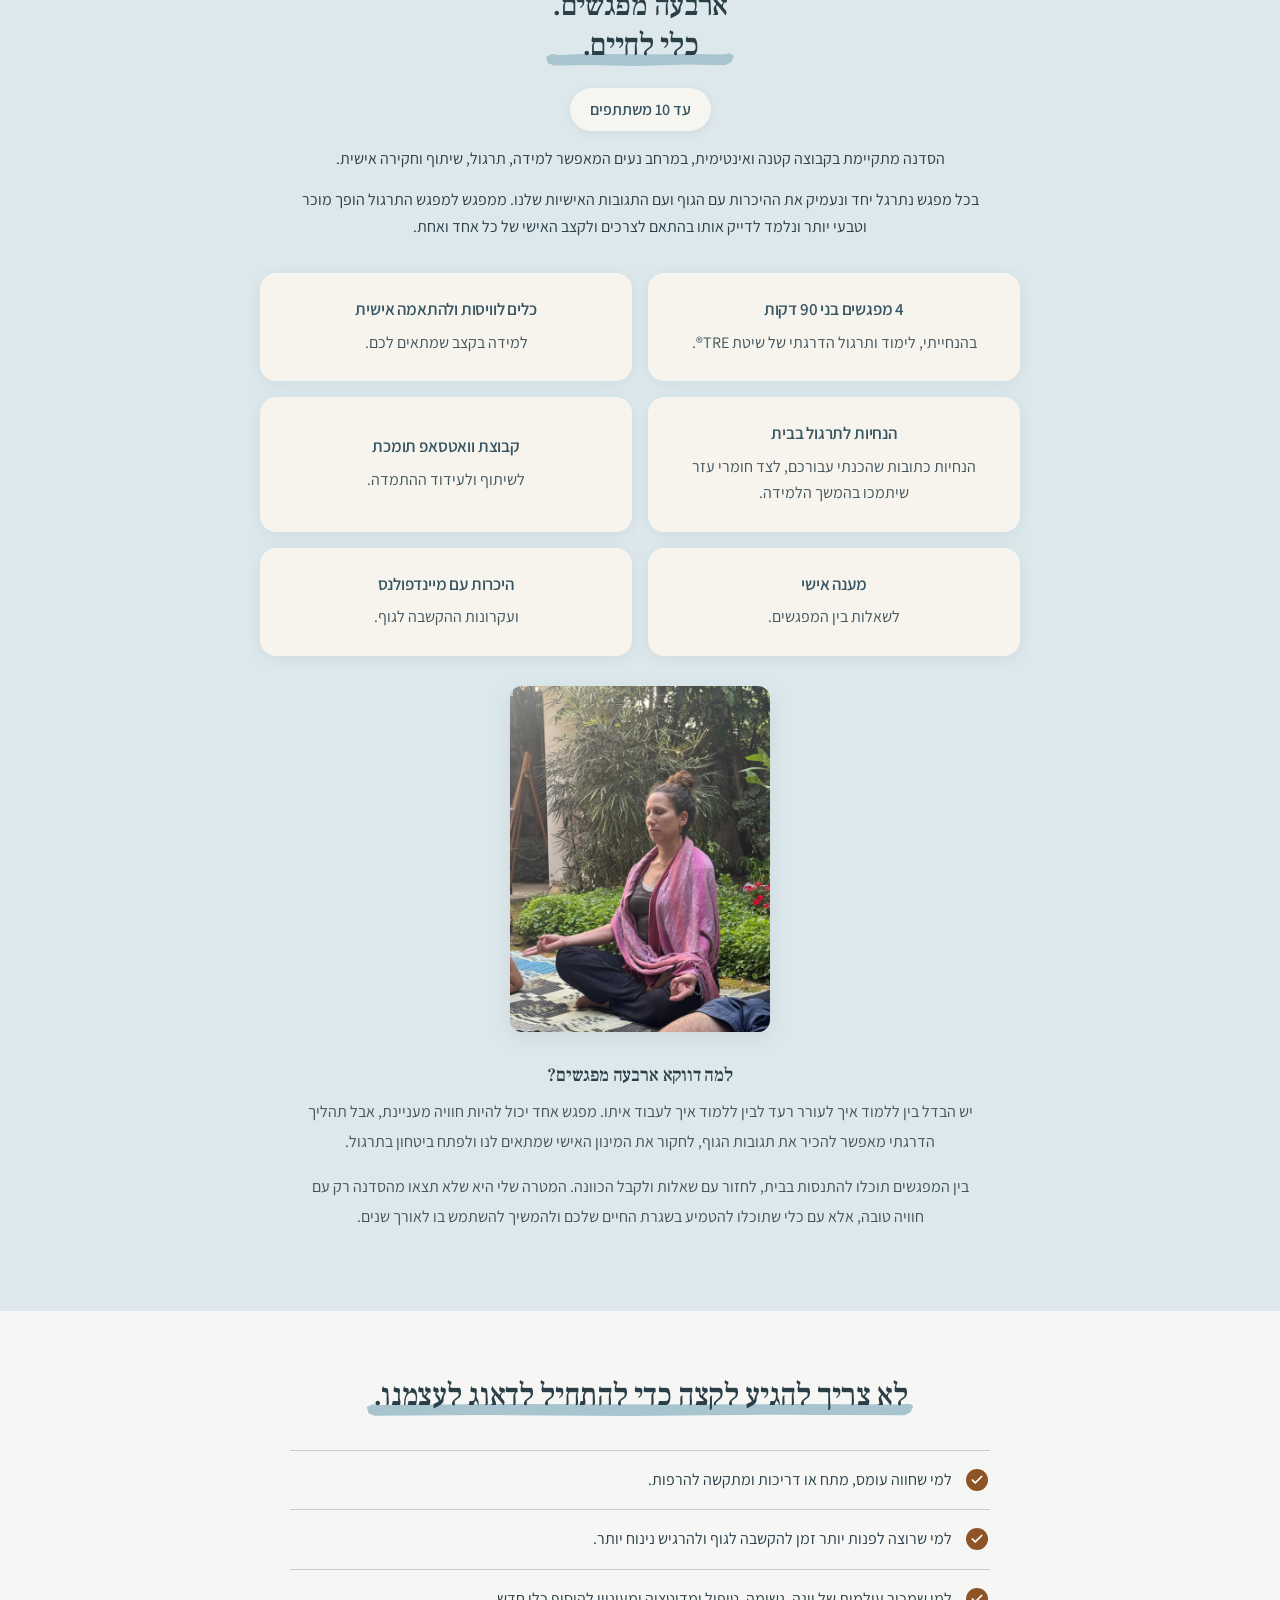
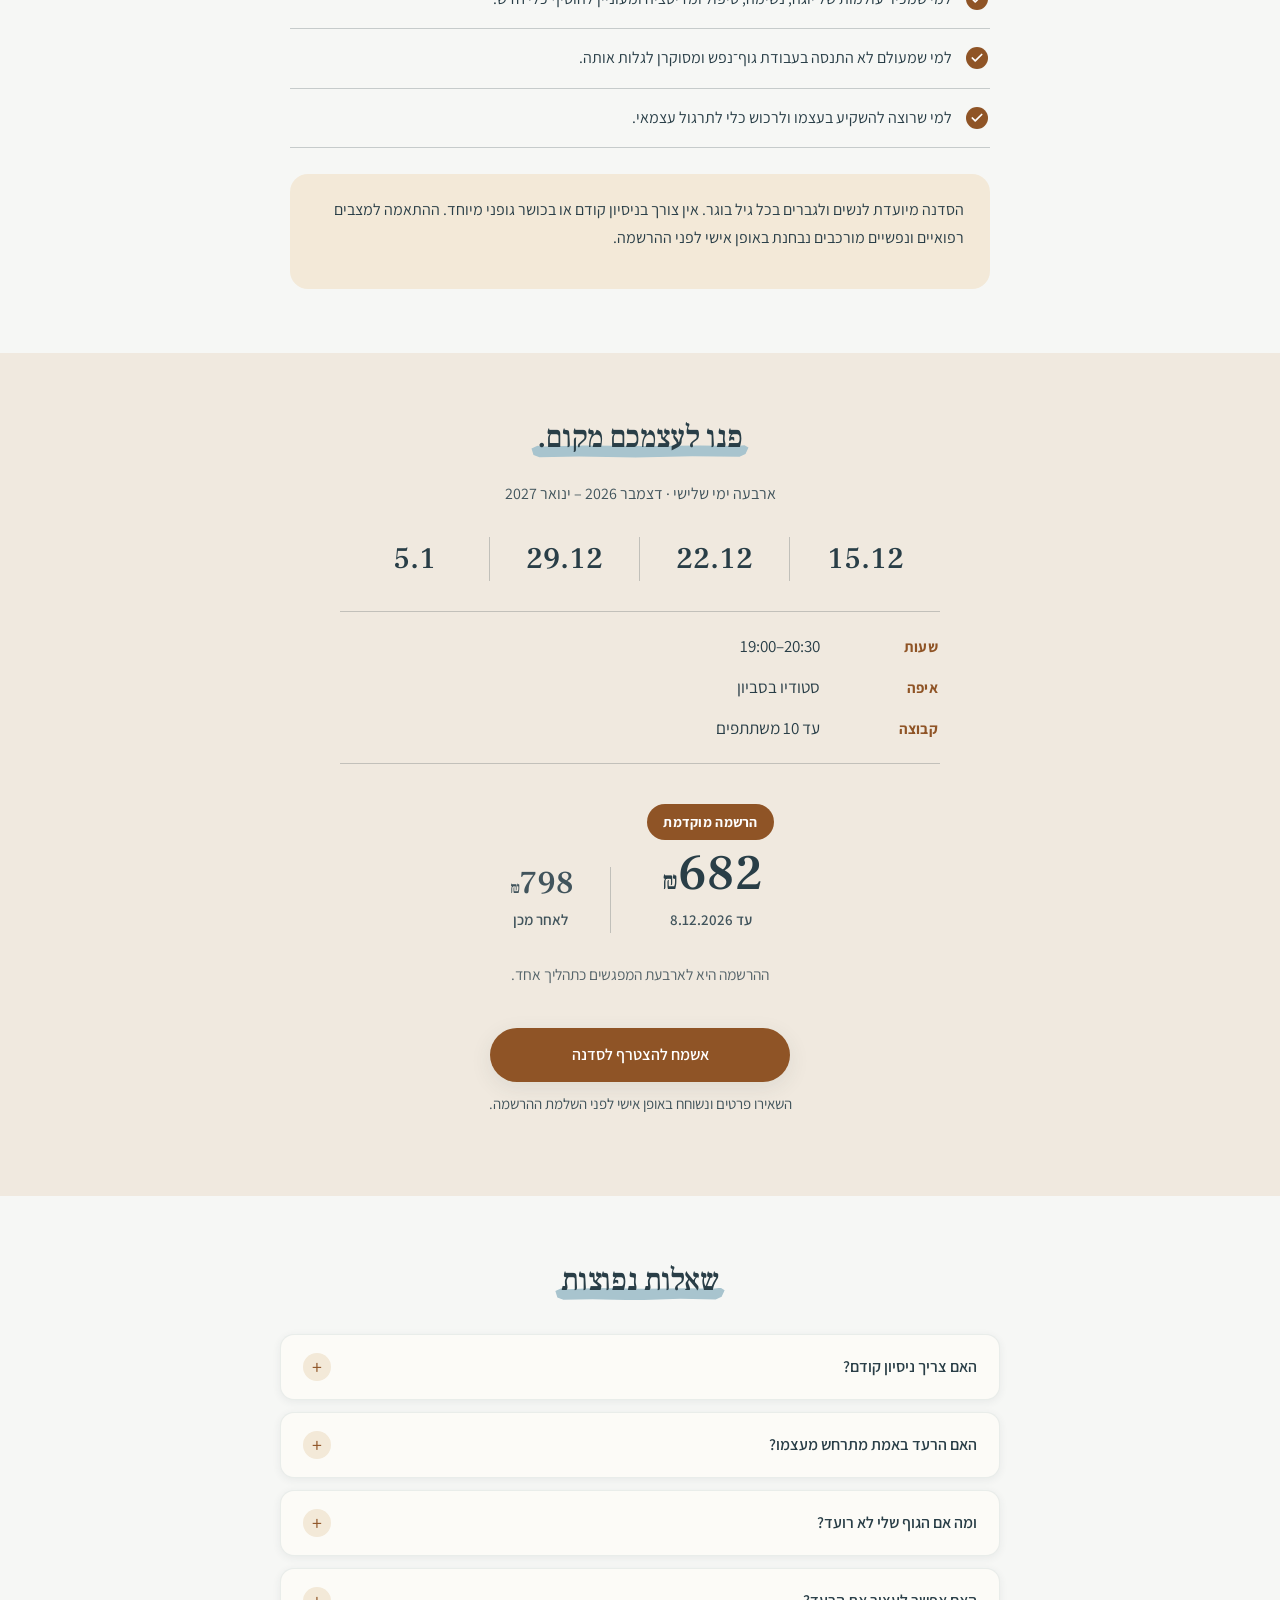
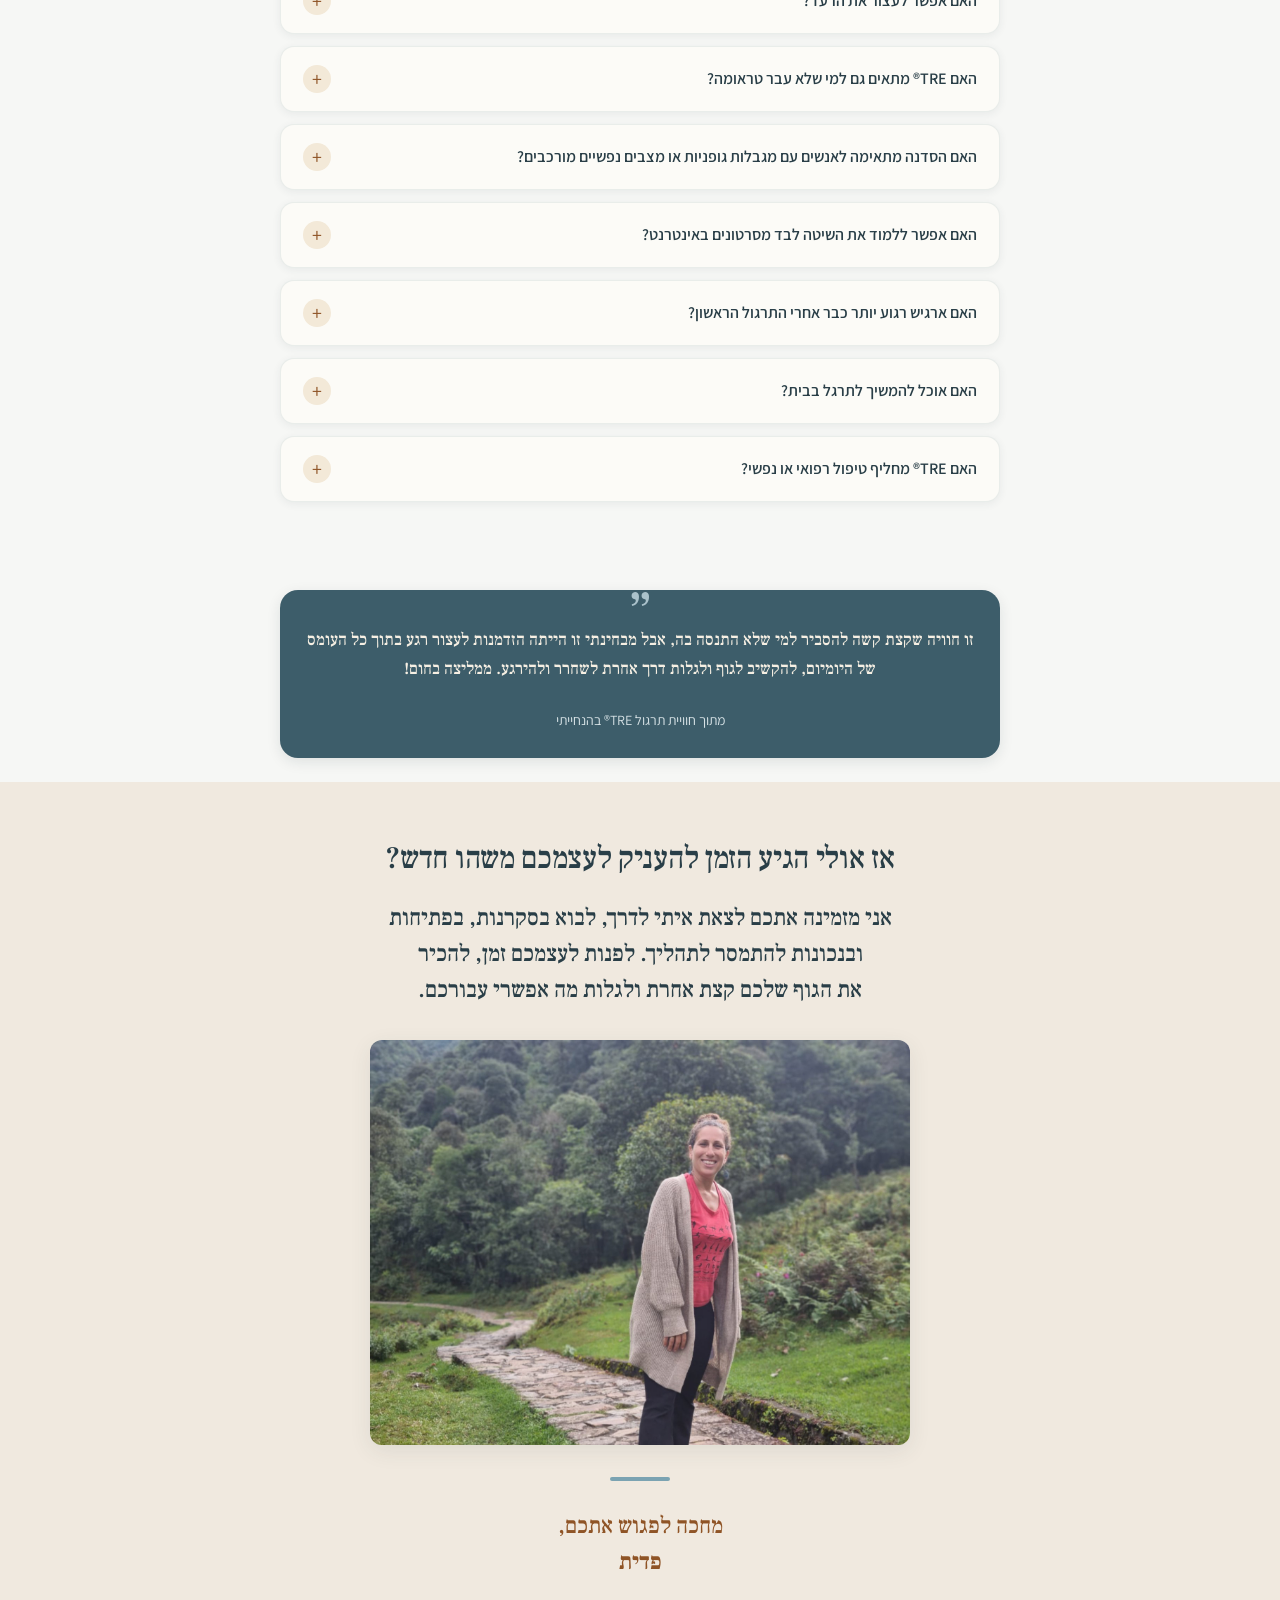
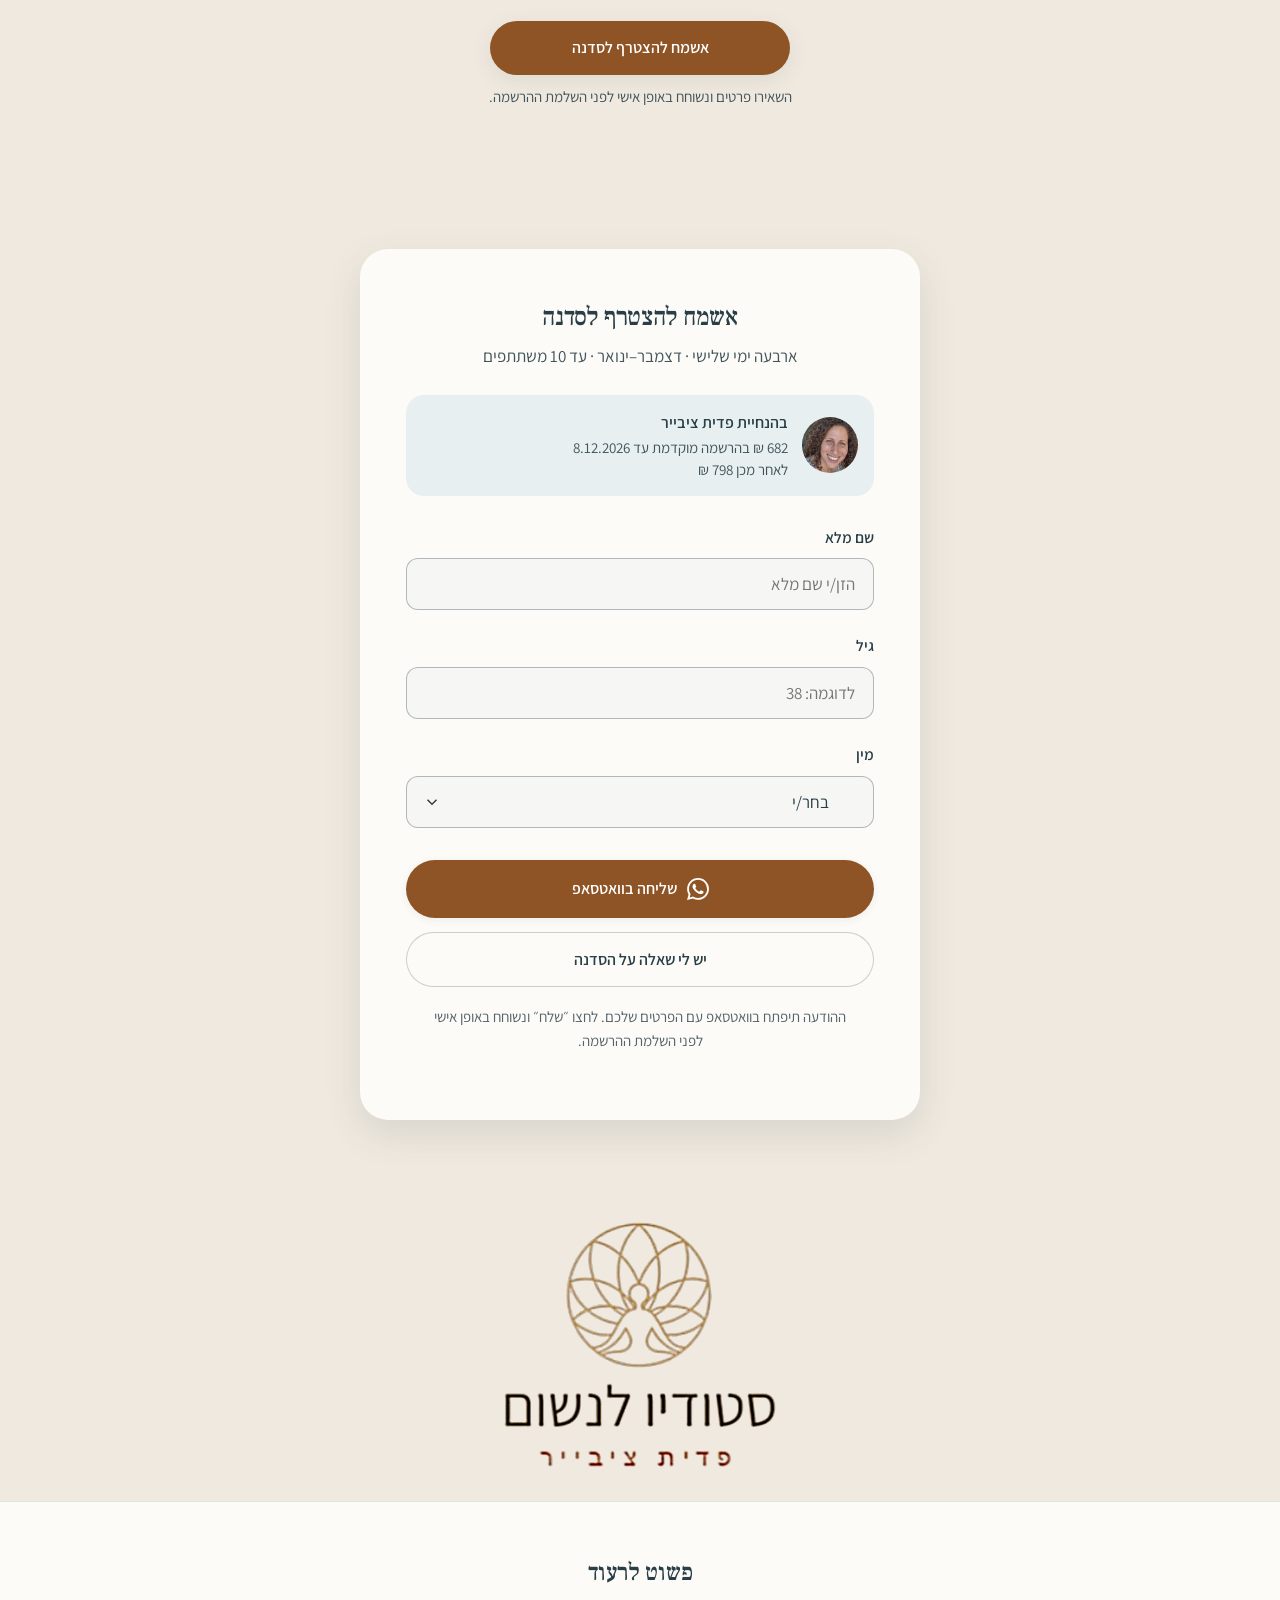
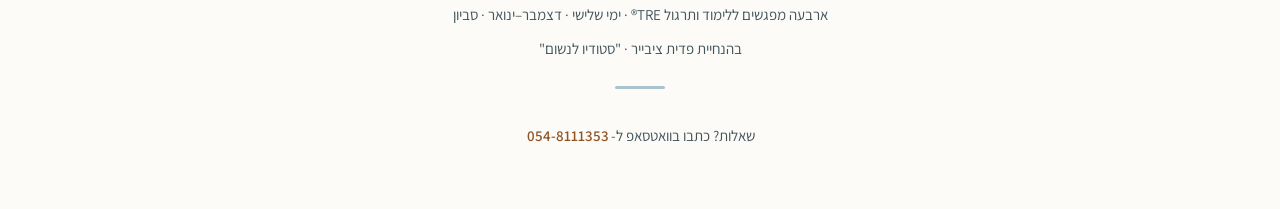
==== commit b5c2aea9: "Refine landing page opening lines" ====
--- a/december/index.html
+++ b/december/index.html
@@ -891,7 +891,7 @@
       <div class="hero-glow" aria-hidden="true"></div>
       <span class="eyebrow">סדנה ללימוד שיטת TRE® · ארבעה מפגשים</span>
       <h1>פשוט לרעוד</h1>
-      <div class="hero-sub"><strong>להרגיע את הגוף גם כשהחיים לא נרגעים.</strong></div><div class="hero-sub"><strong>הראש יודע שהכול בסדר, הגוף לא תמיד קיבל את ההודעה.</strong><br>דרך גופנית פשוטה והדרגתית להפחתת מתח ודריכות. בסדנה תלמדו להכיר את מנגנון הרעד הטבעי של הגוף ותרכשו כלי שתוכלו להמשיך לתרגל בעצמכם בבית.</div>
+      <div class="hero-sub"><strong>להרגיע את הגוף, גם כשהחיים לא נרגעים.</strong></div><div class="hero-sub"><strong>הראש יודע שאפשר להרפות, אבל הגוף לא תמיד קיבל את ההודעה.</strong><br>דרך גופנית פשוטה והדרגתית להפחתת מתח ודריכות. בסדנה תלמדו להכיר את מנגנון הרעד הטבעי של הגוף ותרכשו כלי שתוכלו להמשיך לתרגל בעצמכם בבית.</div>
       <p class="hero-credential">בהנחיית פדית ציבייר – עוסקת בפסיכותרפיה מבוססת נשימה ופוקוסינג ומנחת TRE® מוסמכת.</p>
       <div class="meta-row">
         <span class="meta-pill"><span class="dot"></span>4 ימי שלישי · דצמבר–ינואר</span>
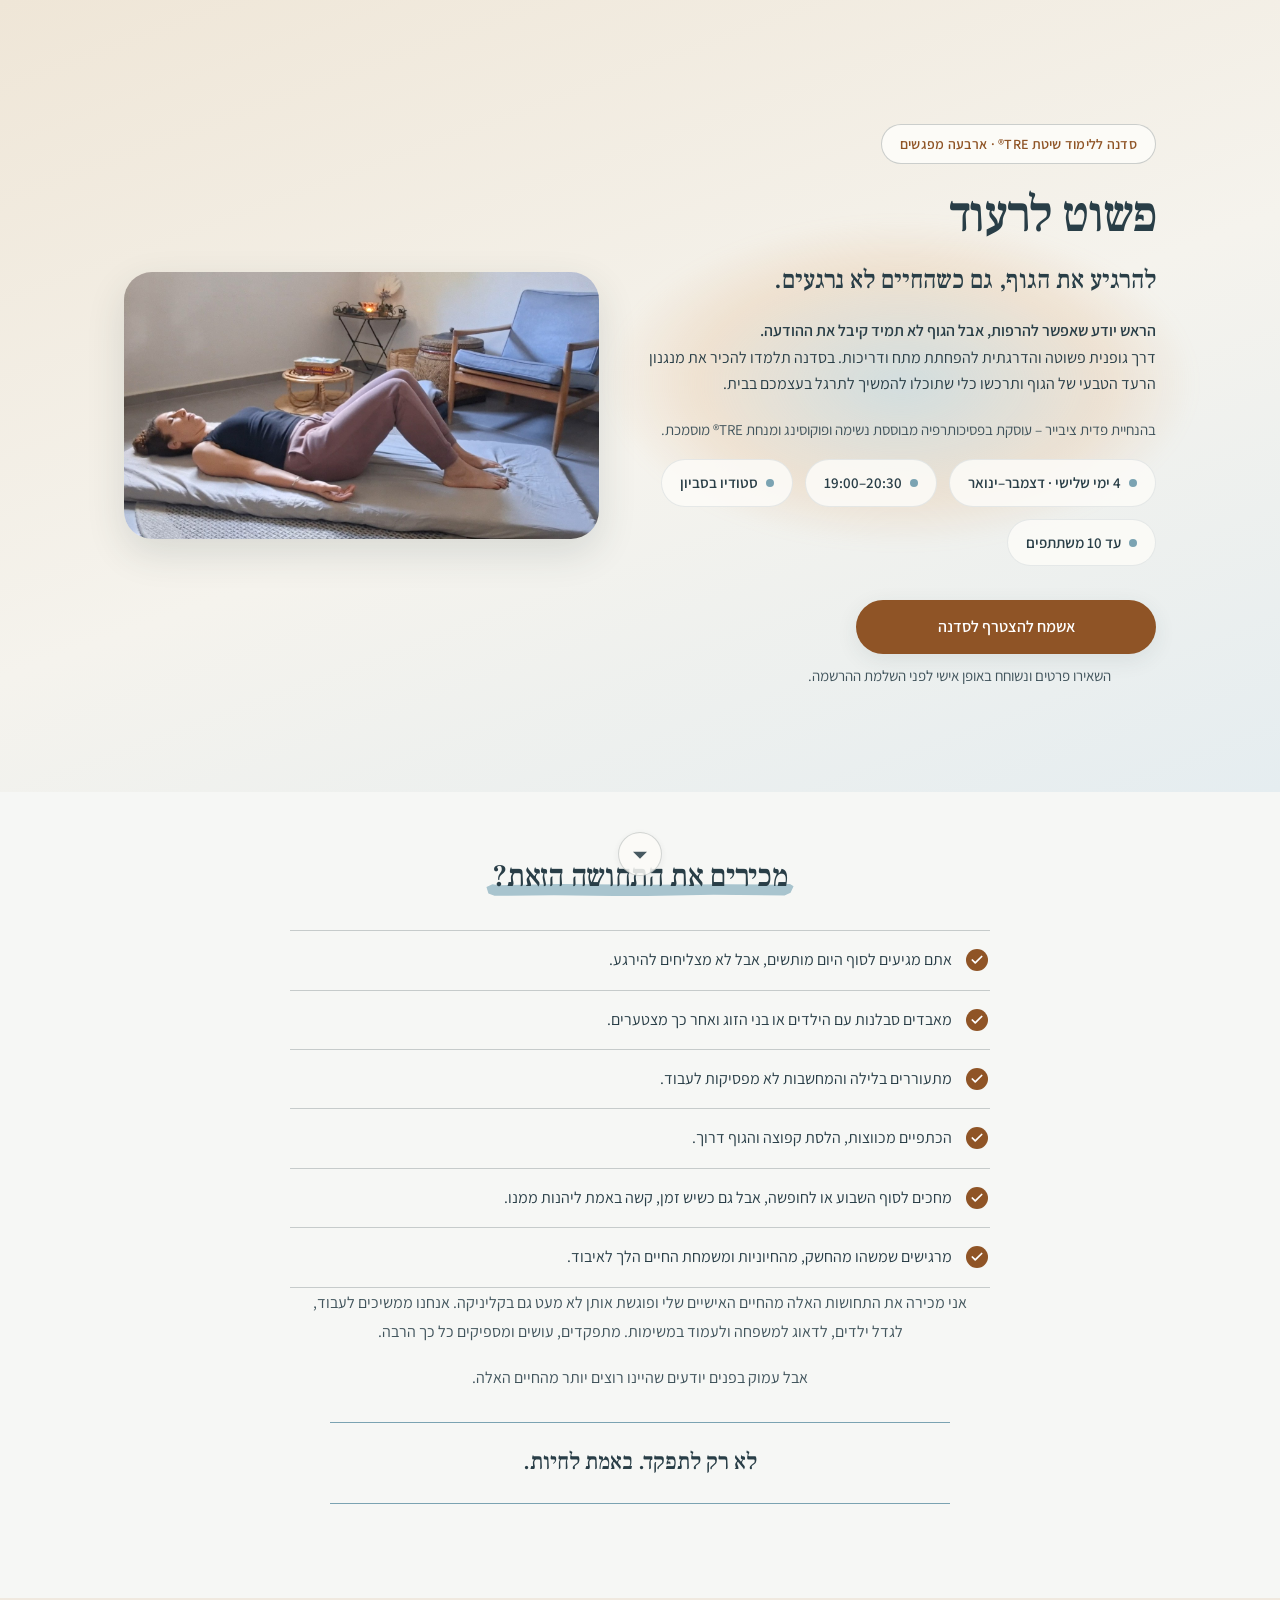
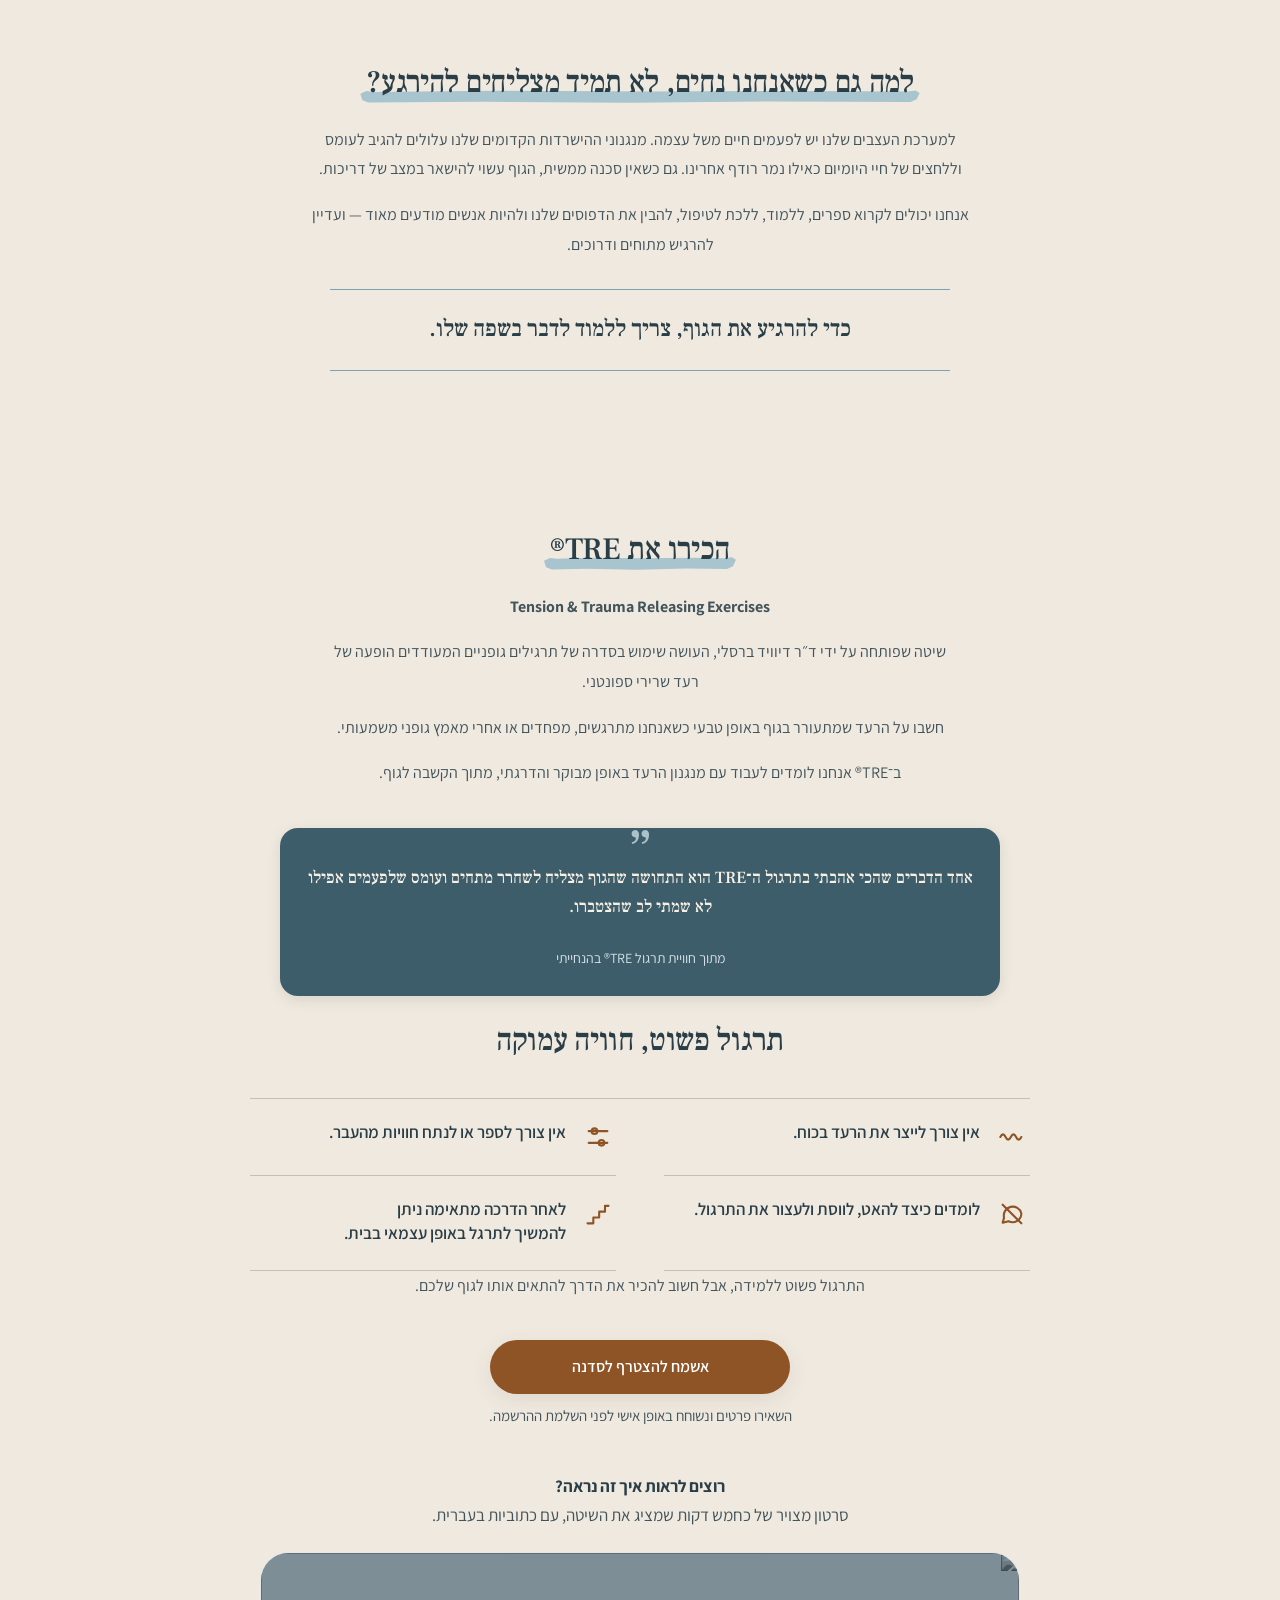
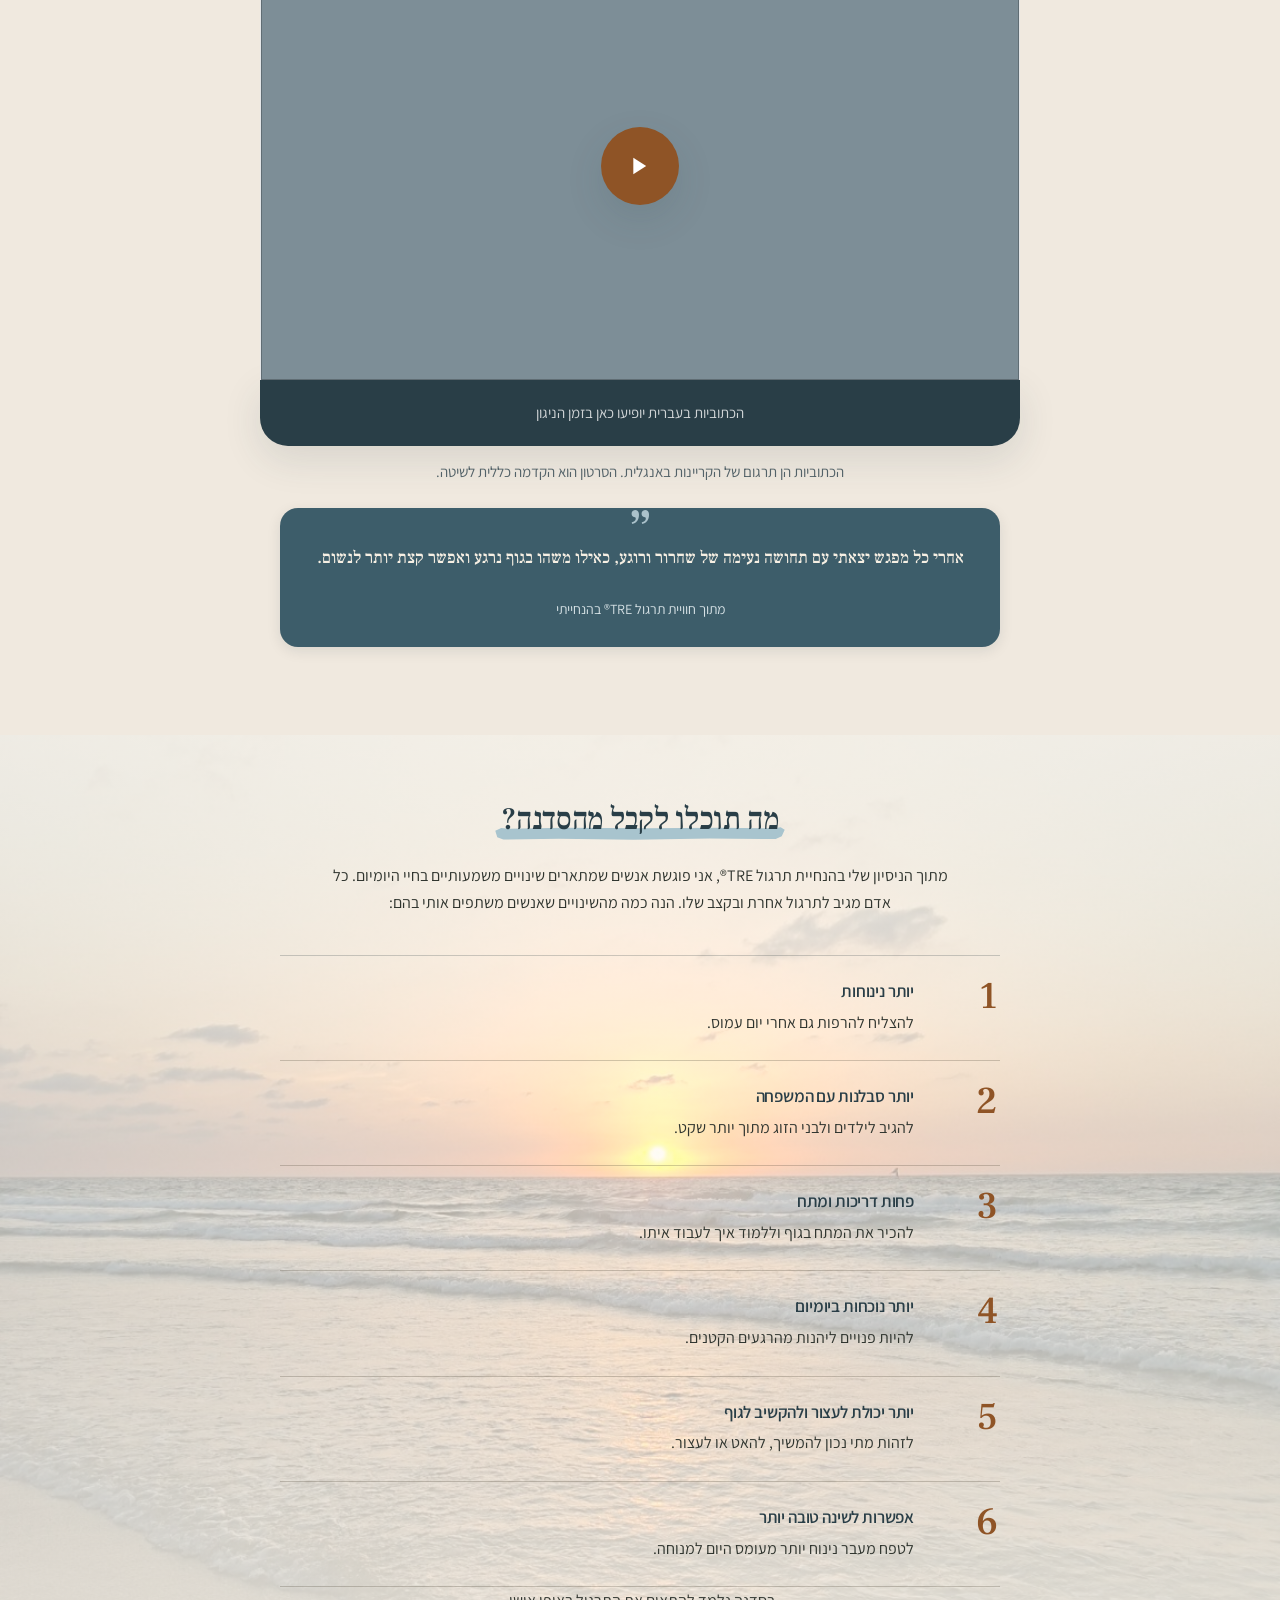
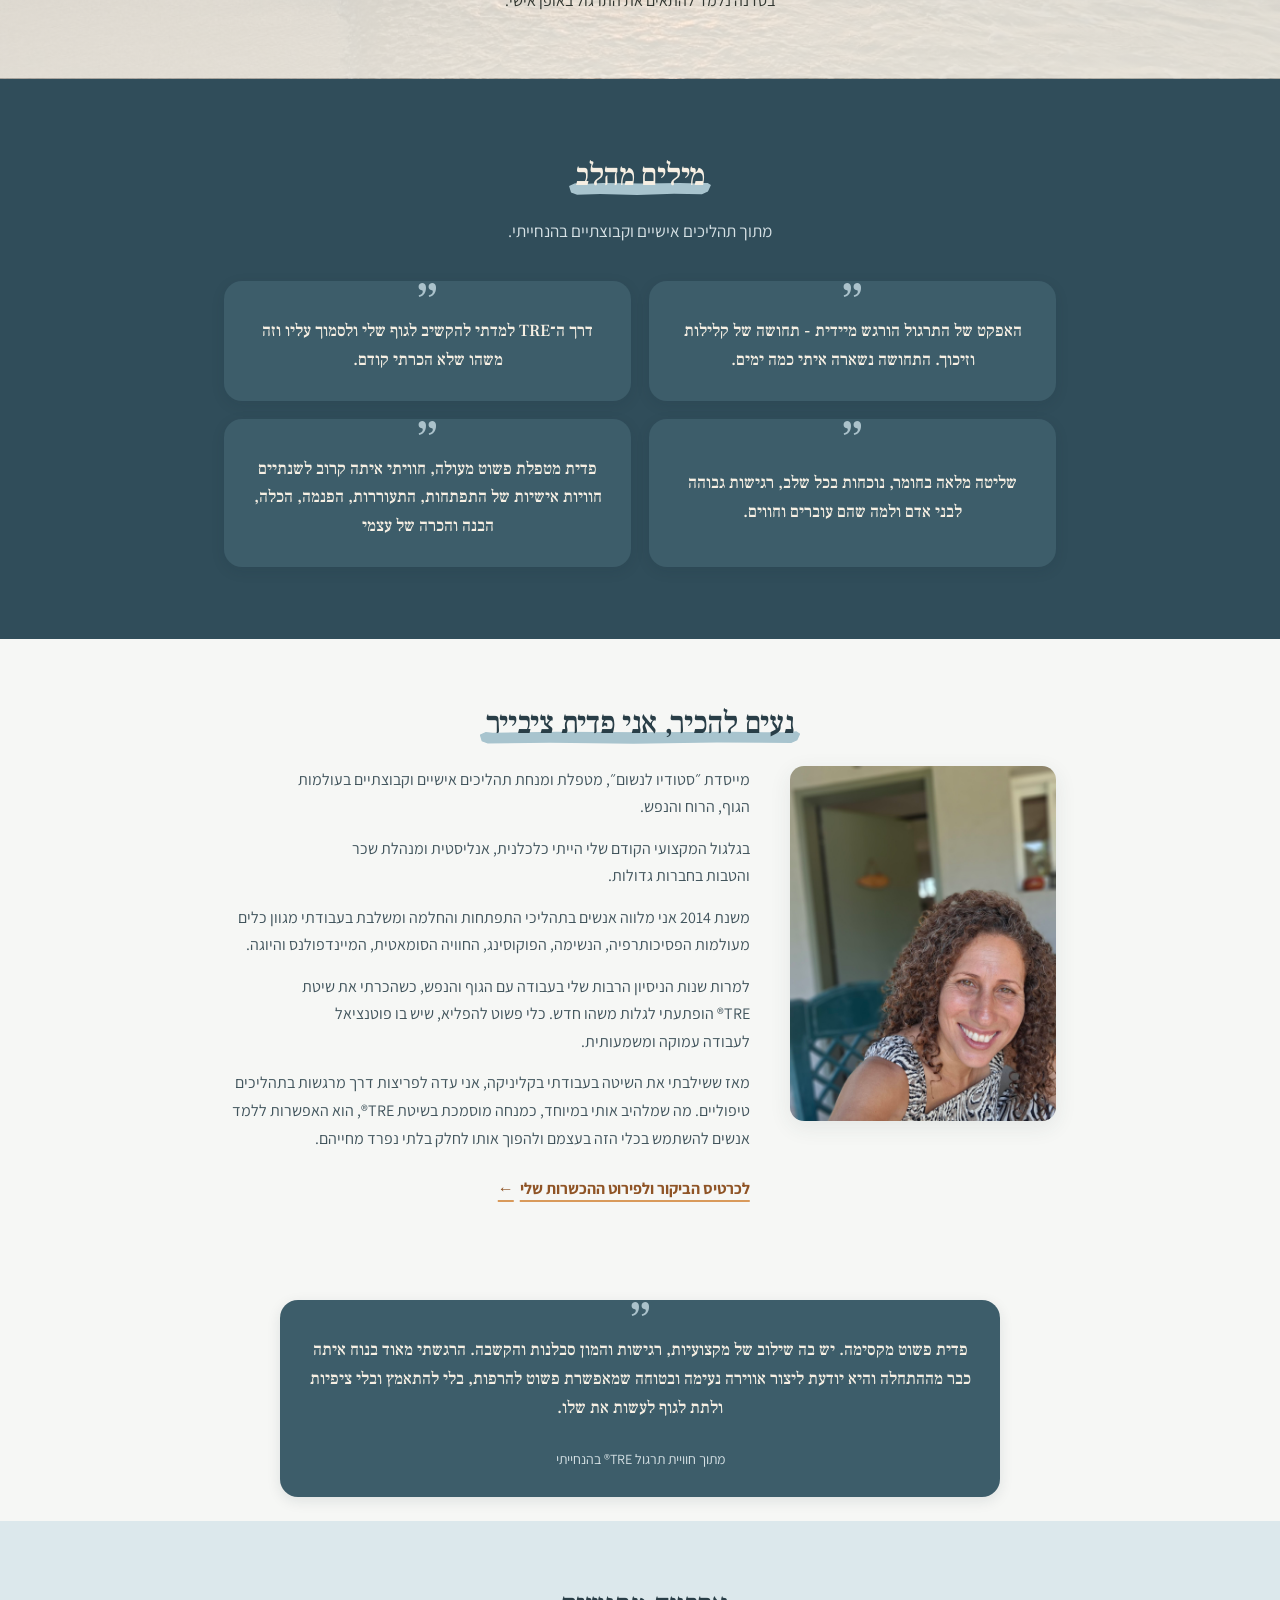
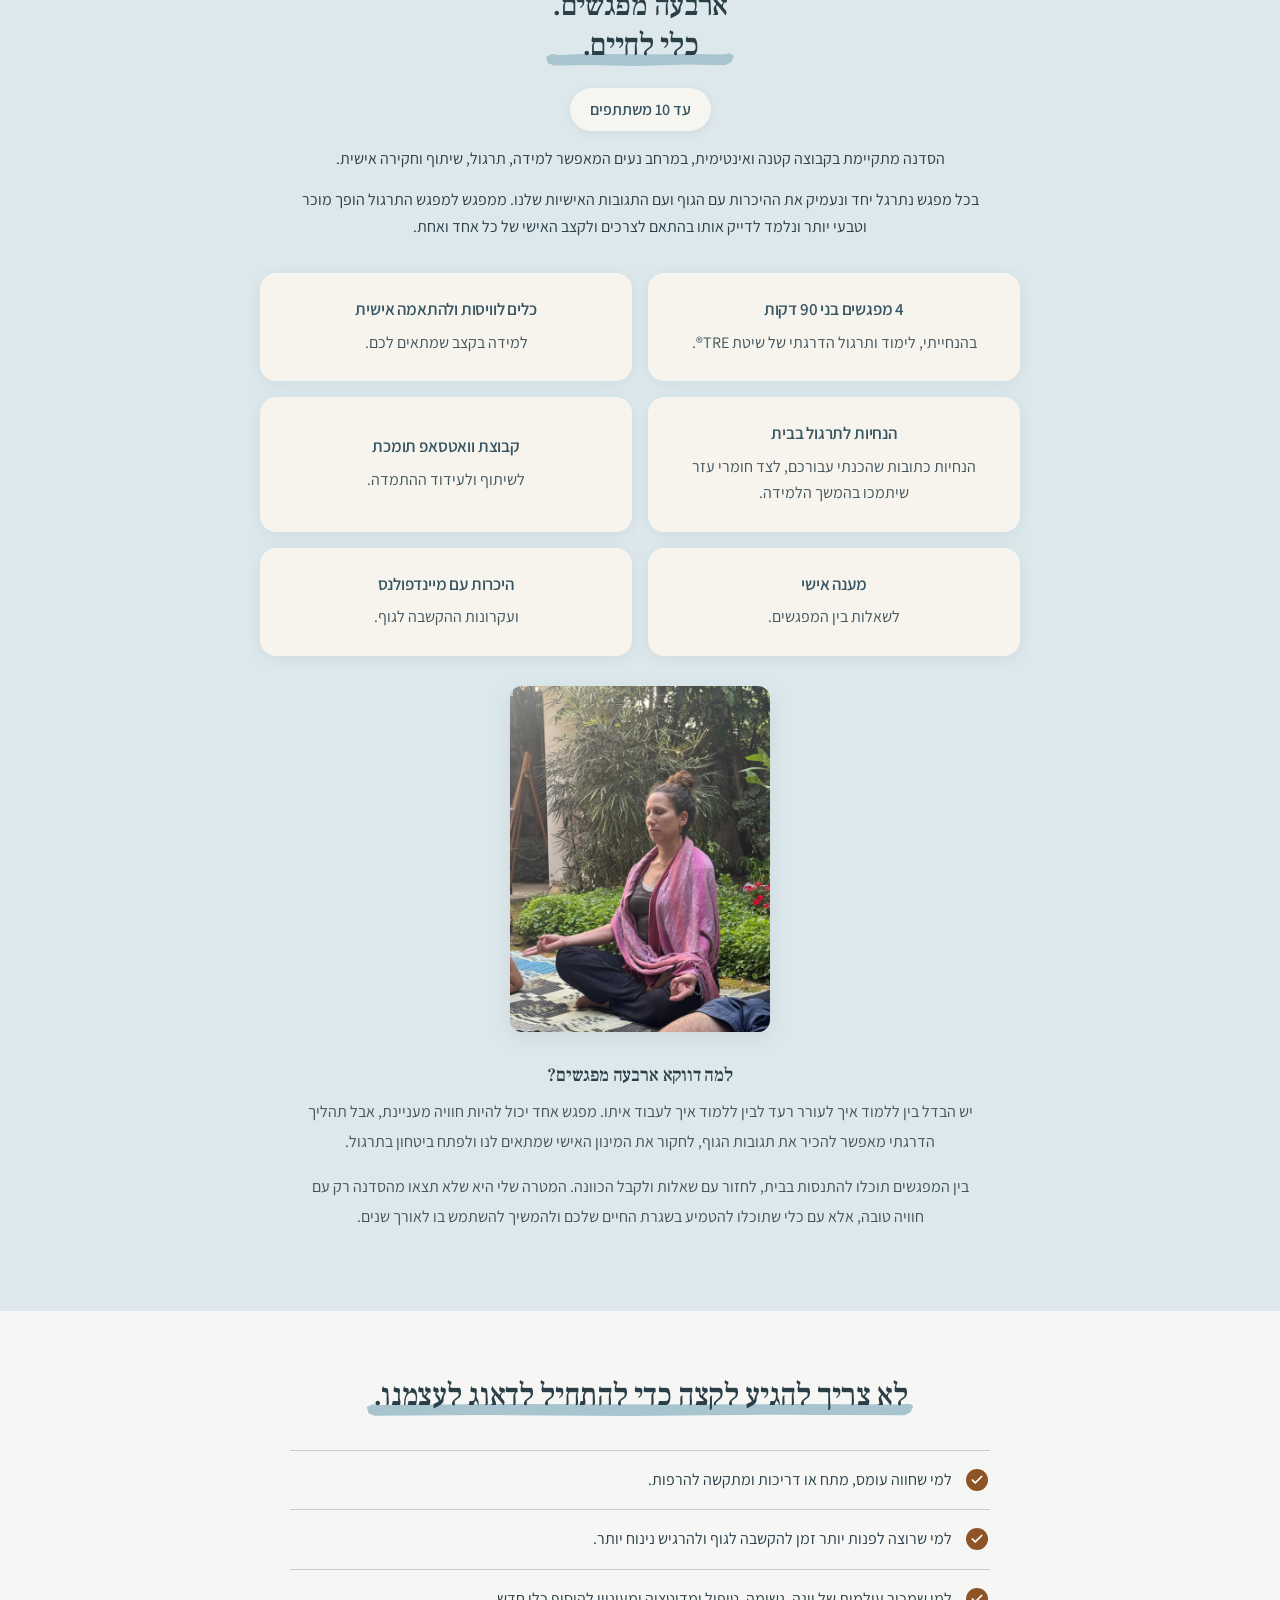
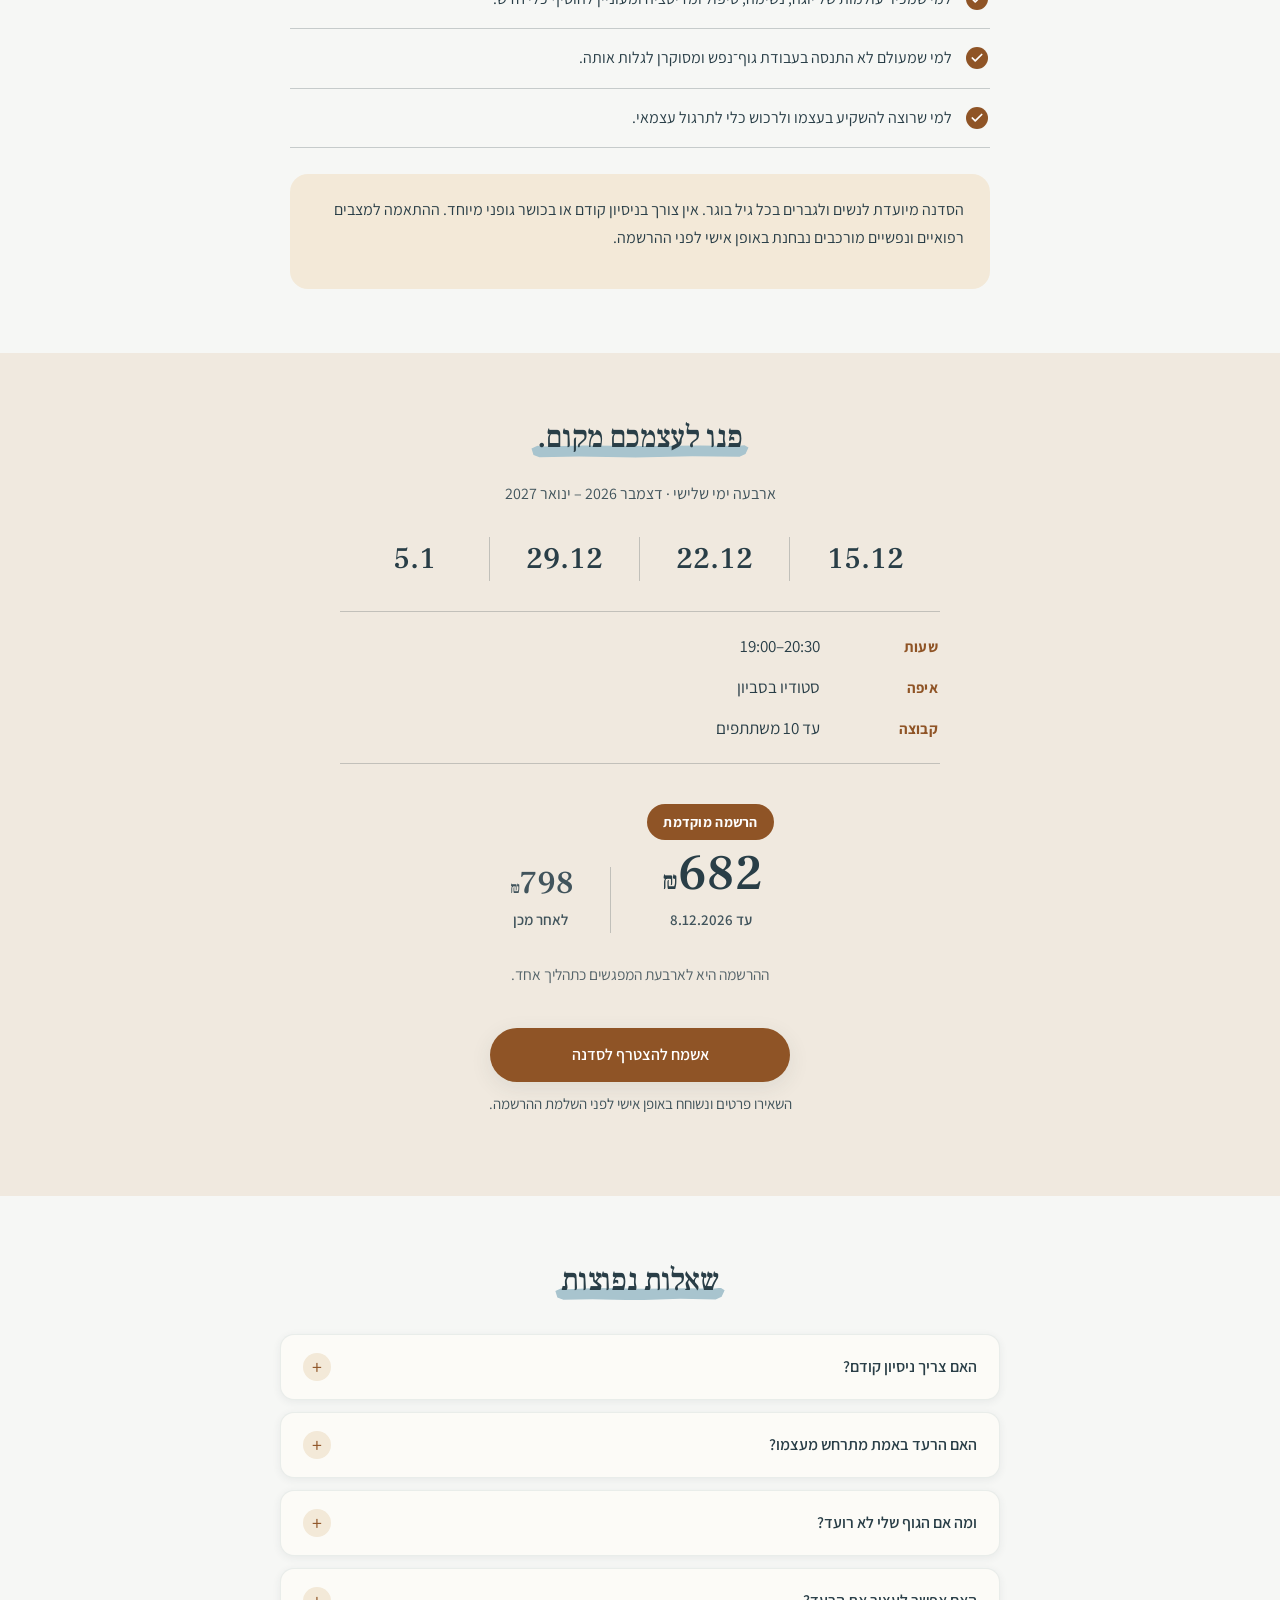
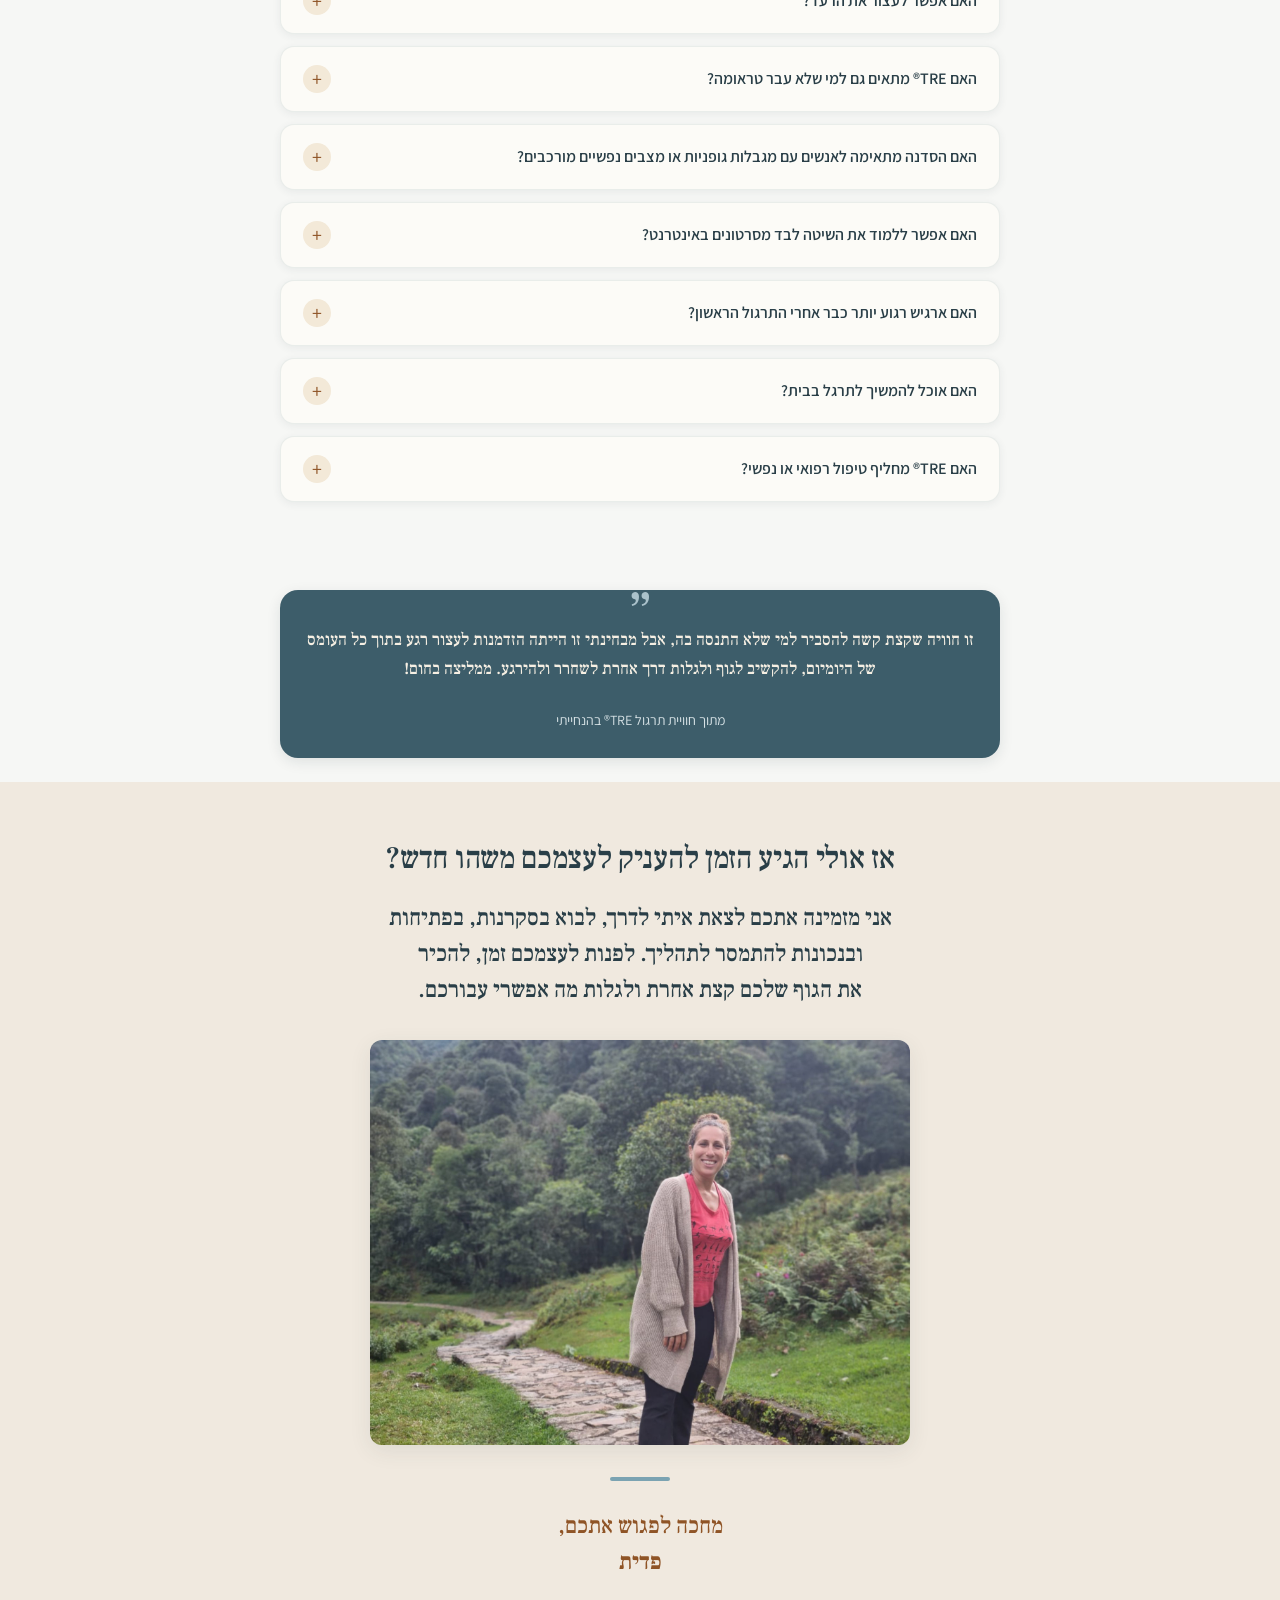
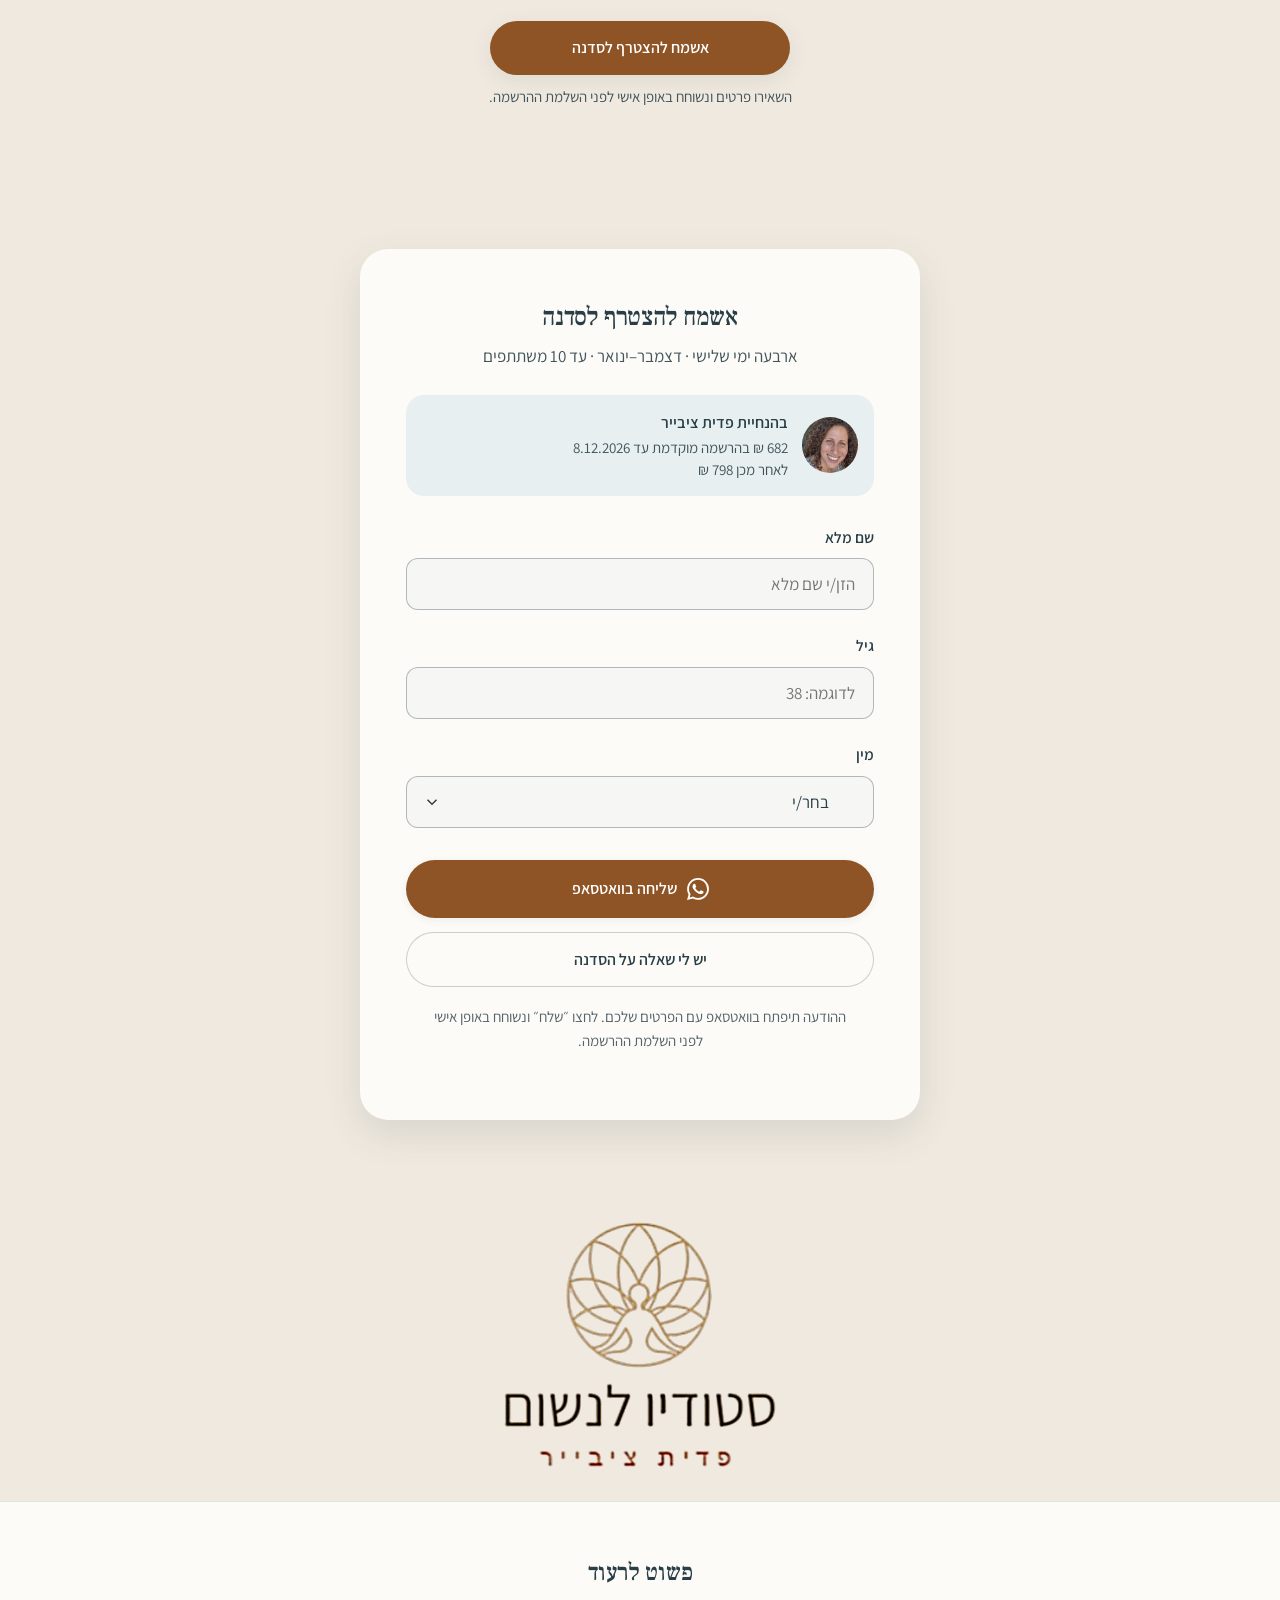
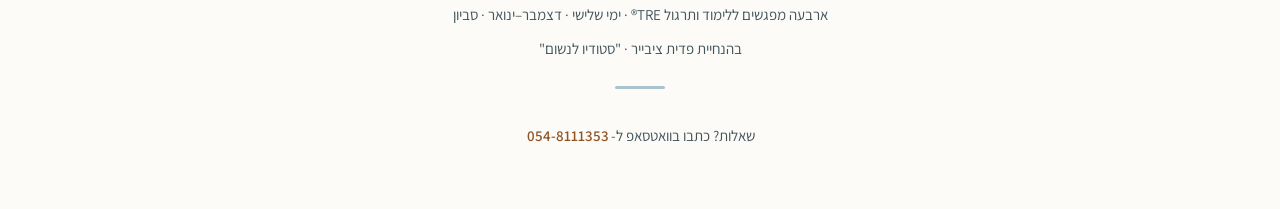
==== commit e939a7ba: "Refine body-language copy" ====
--- a/december/index.html
+++ b/december/index.html
@@ -8,9 +8,9 @@
   <meta property="og:title" content="פשוט לרעוד · סדנת TRE®" />
   <meta property="og:description" content="דרך גופנית פשוטה ועמוקה לשחרר מתח ולהרפות. 4 מפגשים בדצמבר–ינואר בסביון, בהנחיית פדית ציבייר." />
   <meta property="og:type" content="website" />
-  <meta property="og:image" content="https://studiolinshom.github.io/pashut-lirod/og-poster.jpg" />
-  <meta property="og:image:width" content="1000" />
-  <meta property="og:image:height" content="1000" />
+  <meta property="og:image" content="https://studiolinshom.github.io/pashut-lirod/clinic-practice.jpg" />
+  <meta property="og:image:width" content="1536" />
+  <meta property="og:image:height" content="864" />
   <meta property="og:url" content="https://studiolinshom.github.io/pashut-lirod/december/" />
   <meta property="og:locale" content="he_IL" />
   <meta name="twitter:card" content="summary" />
@@ -911,7 +911,7 @@
   <section class="opening"><div class="container"><h2 class="section-title reveal center"><span class="title-mark--mist">מכירים את התחושה הזאת?</span></h2><ul class="audience-list reveal"><li>אתם מגיעים לסוף היום מותשים, אבל לא מצליחים להירגע.</li><li>מאבדים סבלנות עם הילדים או בני הזוג ואחר כך מצטערים.</li><li>מתעוררים בלילה והמחשבות לא מפסיקות לעבוד.</li><li>הכתפיים מכווצות, הלסת קפוצה והגוף דרוך.</li><li>מחכים לסוף השבוע או לחופשה, אבל גם כשיש זמן, קשה באמת ליהנות ממנו.</li><li>מרגישים שמשהו מהחשק, מהחיוניות ומשמחת החיים הלך לאיבוד.</li></ul><div class="opening-lead reveal"><p>אני מכירה את התחושות האלה מהחיים האישיים שלי ופוגשת אותן לא מעט גם בקליניקה. אנחנו ממשיכים לעבוד, לגדל ילדים, לדאוג למשפחה ולעמוד במשימות. מתפקדים, עושים ומספיקים כל כך הרבה.</p>
 <p>אבל עמוק בפנים יודעים שהיינו רוצים יותר מהחיים האלה.</p></div><p class="opening-quote reveal">לא רק לתפקד. באמת לחיות.</p></div></section><section class="opening section-alt"><div class="container"><h2 class="section-title reveal center"><span class="title-mark--amber">למה גם כשאנחנו נחים, לא תמיד מצליחים להירגע?</span></h2><div class="opening-lead reveal"><p>למערכת העצבים שלנו יש לפעמים חיים משל עצמה. מנגנוני ההישרדות הקדומים שלנו עלולים להגיב לעומס וללחצים של חיי היומיום כאילו נמר רודף אחרינו. גם כשאין סכנה ממשית, הגוף עשוי להישאר במצב של דריכות.</p>
 <p>אנחנו יכולים לקרוא ספרים, ללמוד, ללכת לטיפול, להבין את הדפוסים שלנו ולהיות אנשים מודעים מאוד — ועדיין להרגיש מתוחים ודרוכים.</p>
-</div><p class="opening-quote reveal">כדי להרגיע את הגוף, צריך ללמוד לדבר גם בשפה של הגוף.</p></div></section>
+</div><p class="opening-quote reveal">כדי להרגיע את הגוף, צריך ללמוד לדבר בשפה שלו.</p></div></section>
 
   <!-- WHAT IS TRE® -->
   <section class="tre-explain section-alt"><div class="container"><h2 class="section-title reveal center"><span class="title-mark--amber">הכירו את TRE®</span></h2><div class="opening-lead reveal"><p><strong dir="ltr" style="display:block">Tension &amp; Trauma Releasing Exercises</strong></p><p>שיטה שפותחה על ידי ד״ר דיוויד ברסלי, העושה שימוש בסדרה של תרגילים גופניים המעודדים הופעה של רעד שרירי ספונטני.</p>
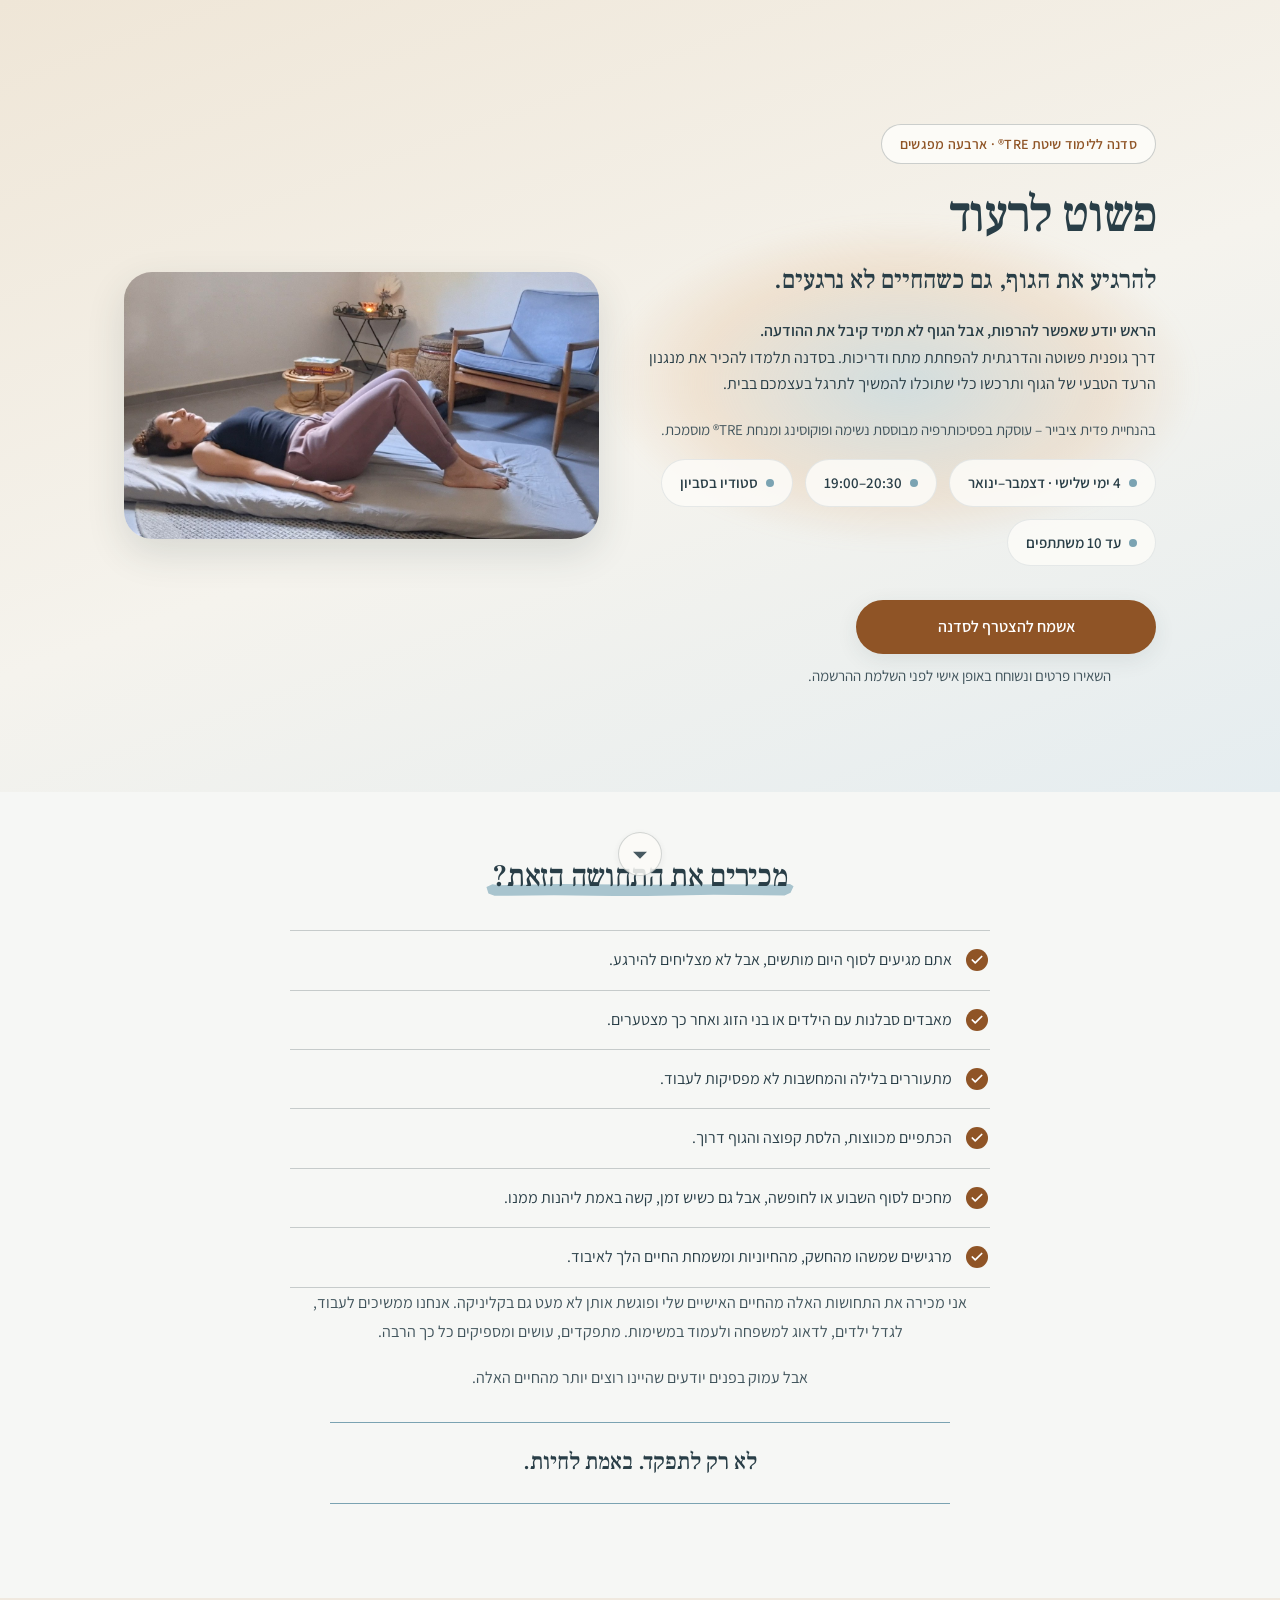
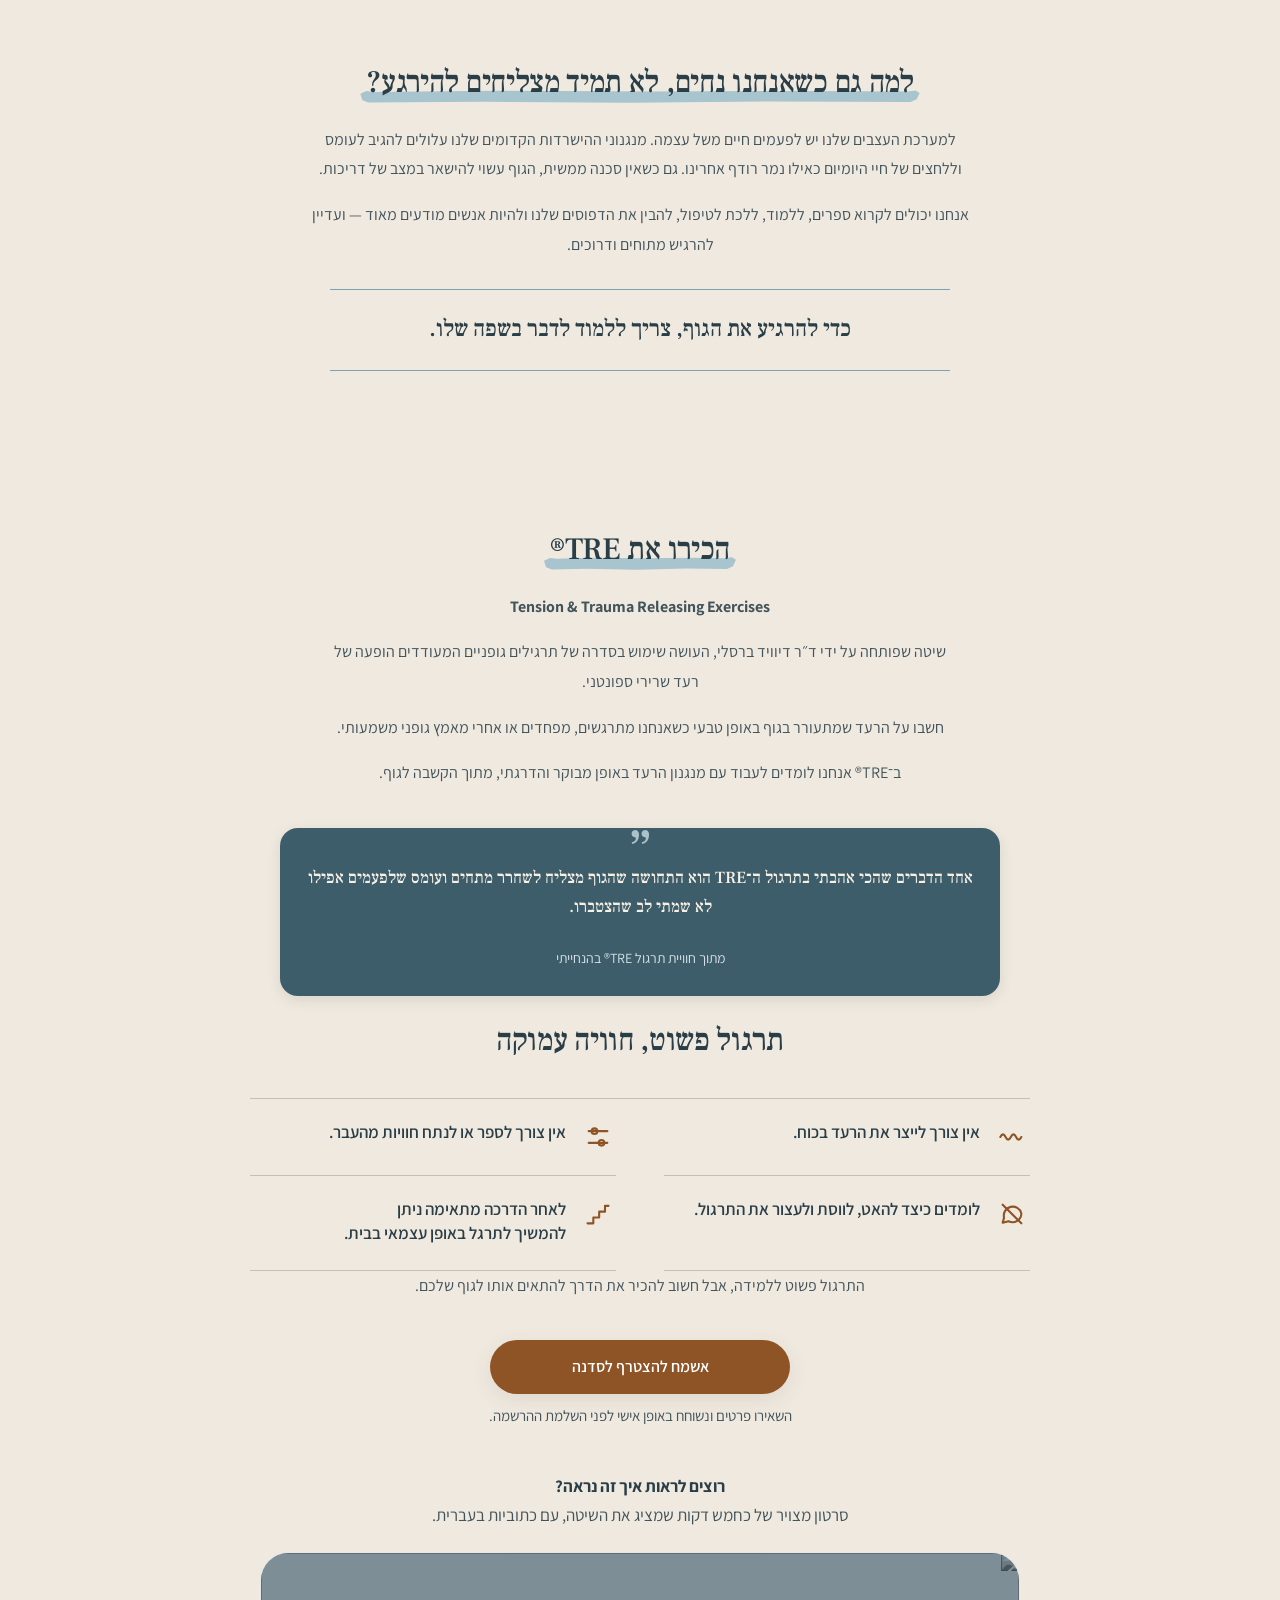
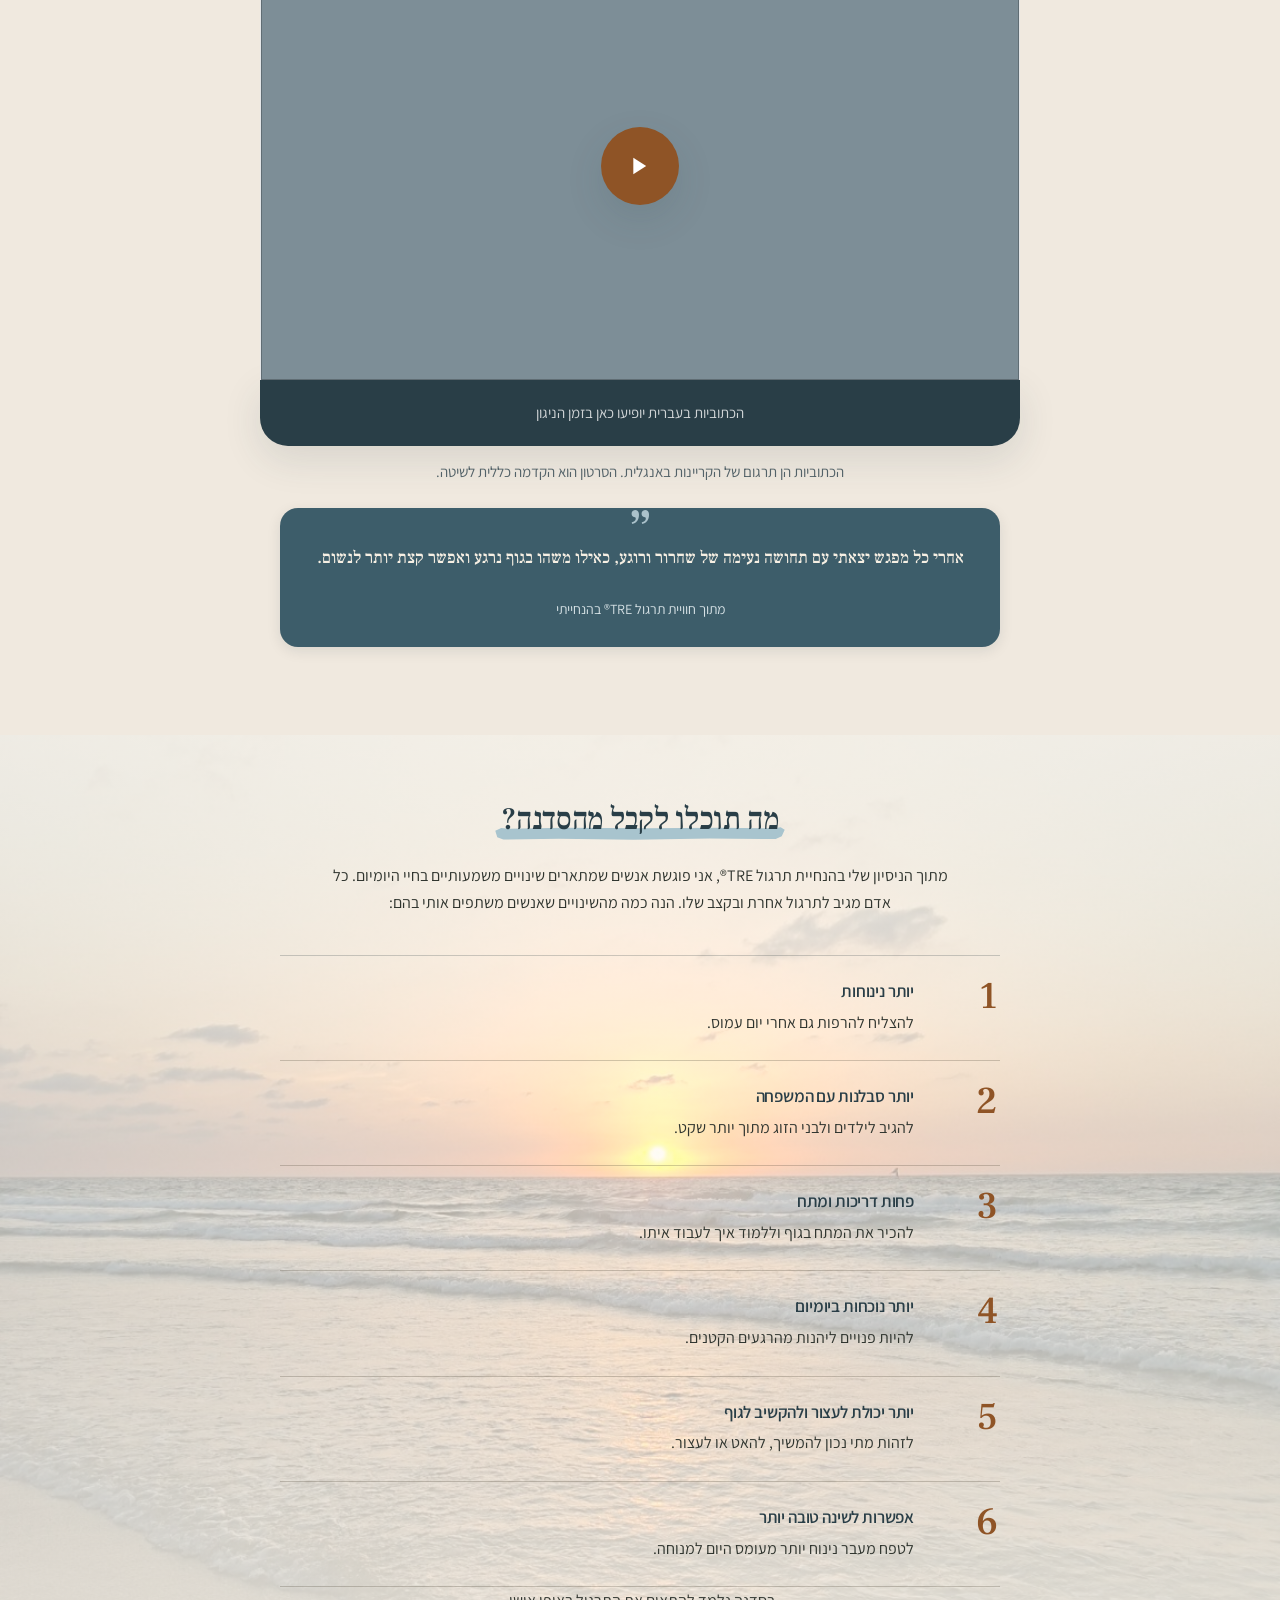
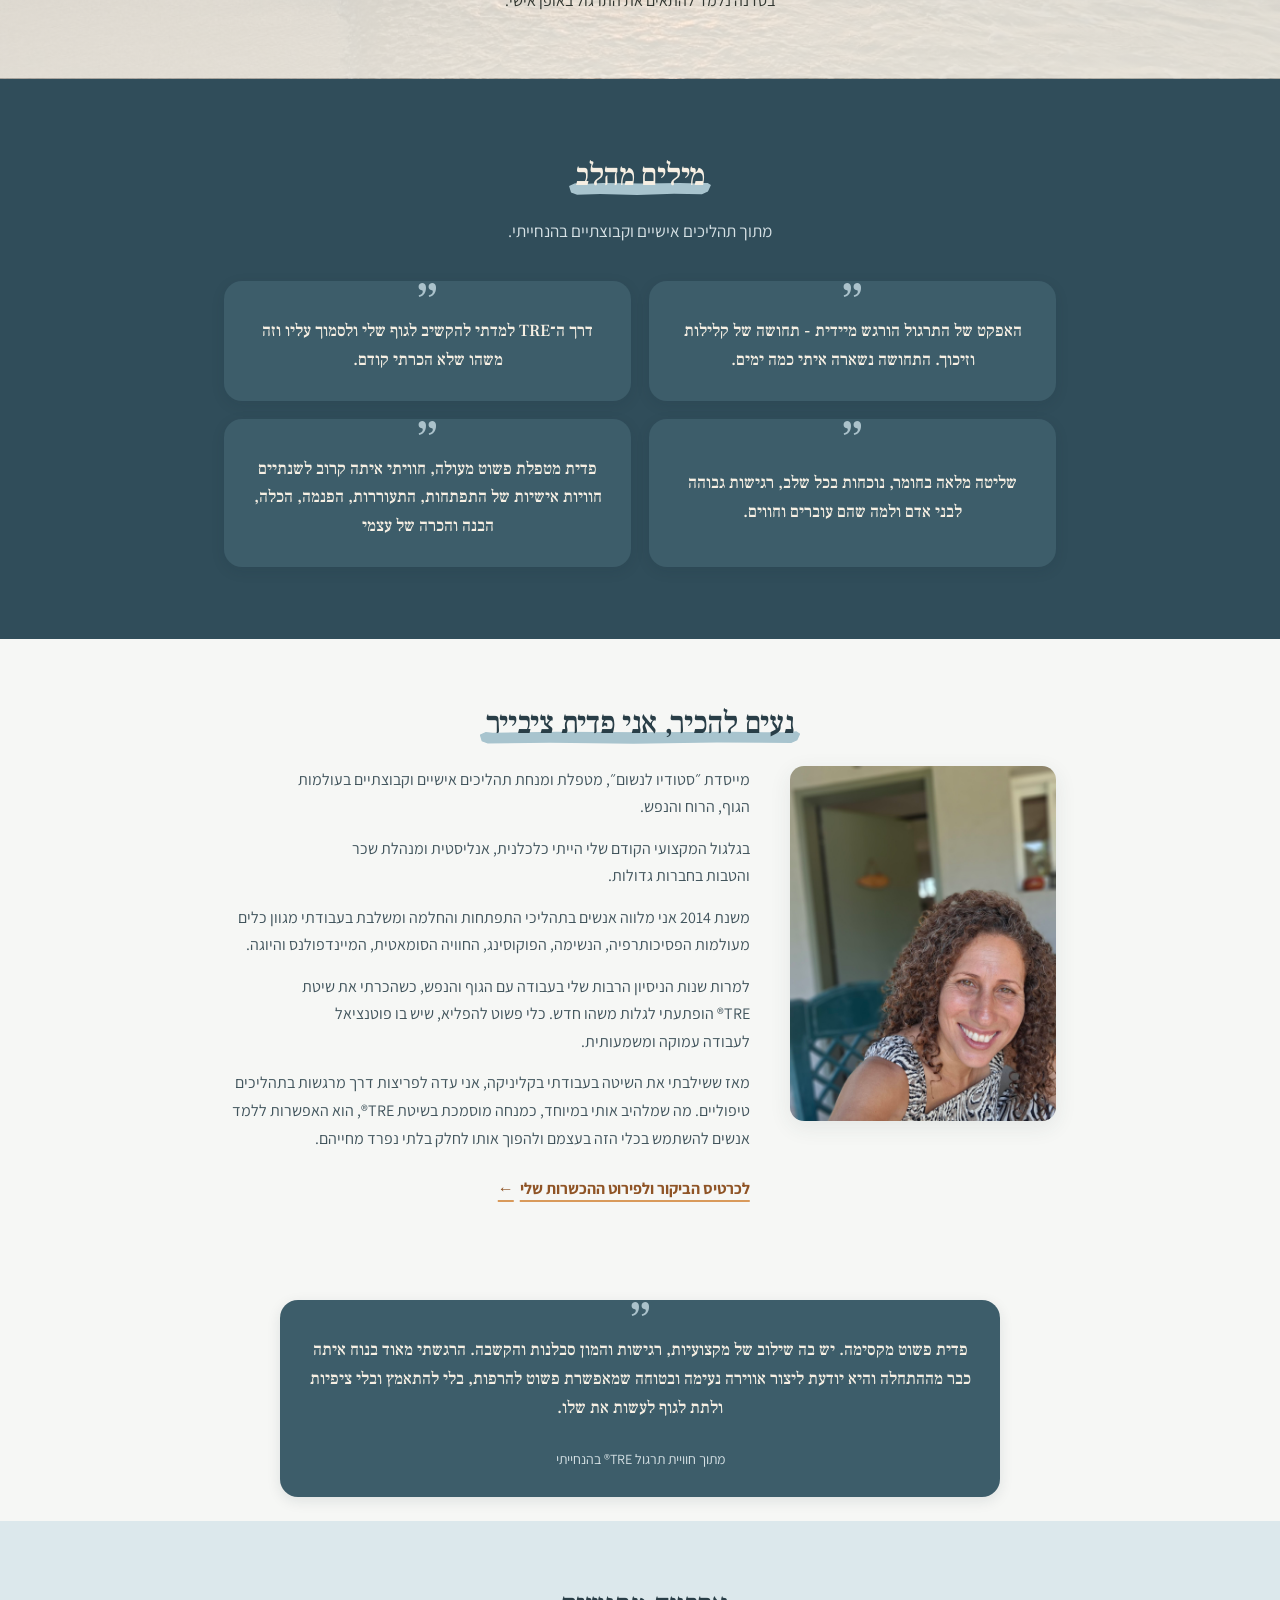
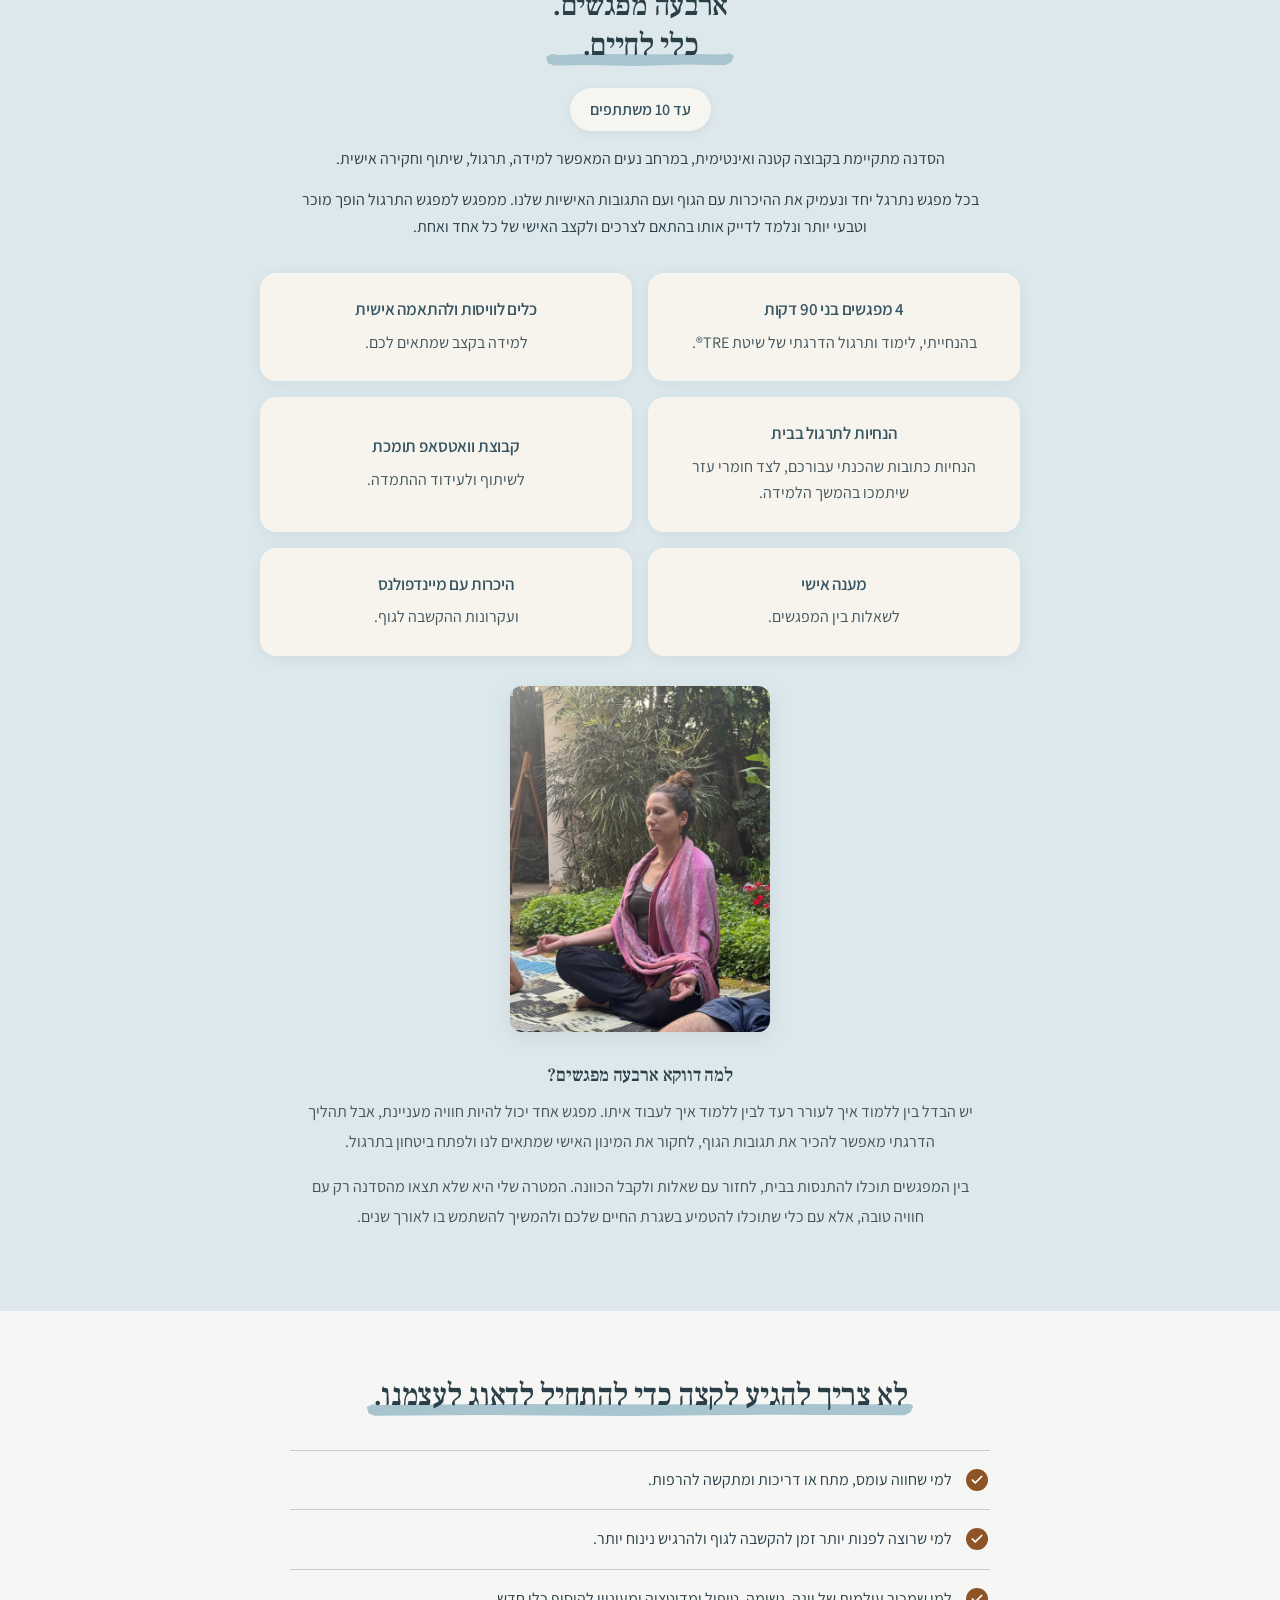
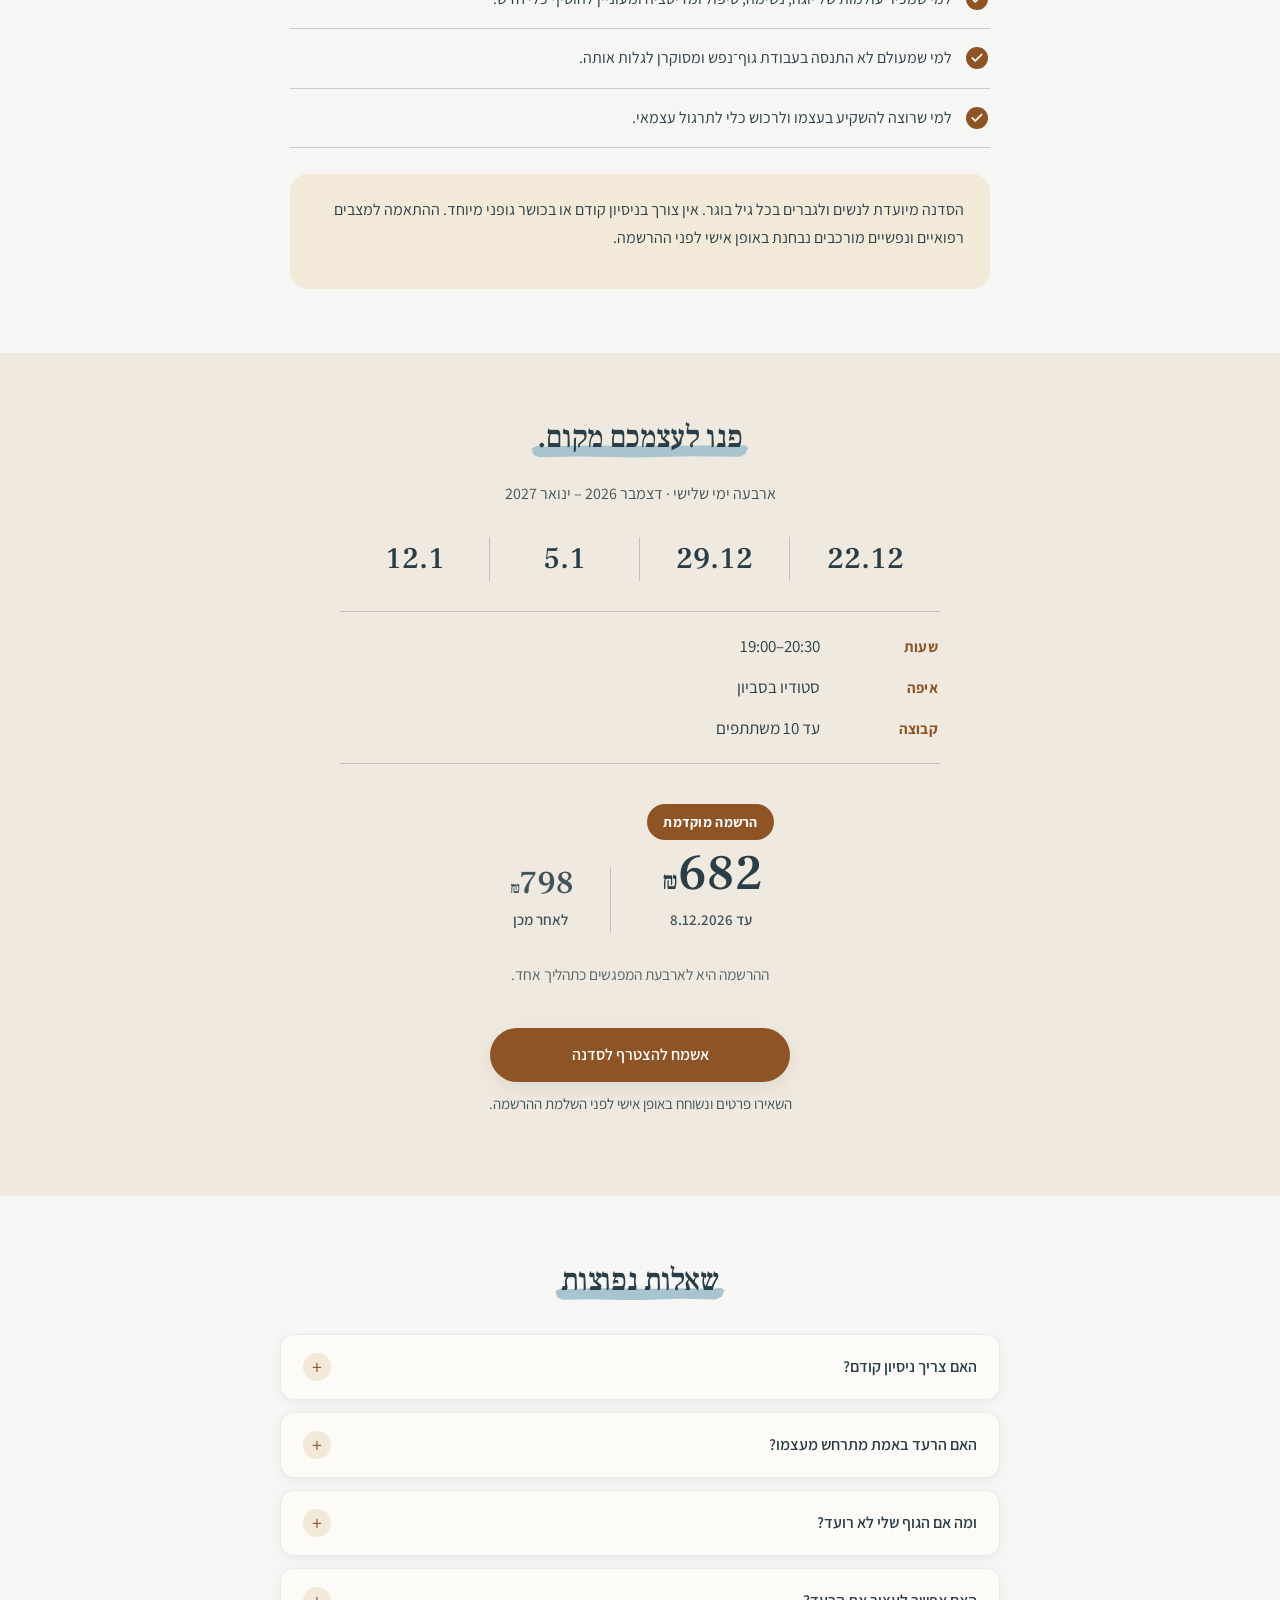
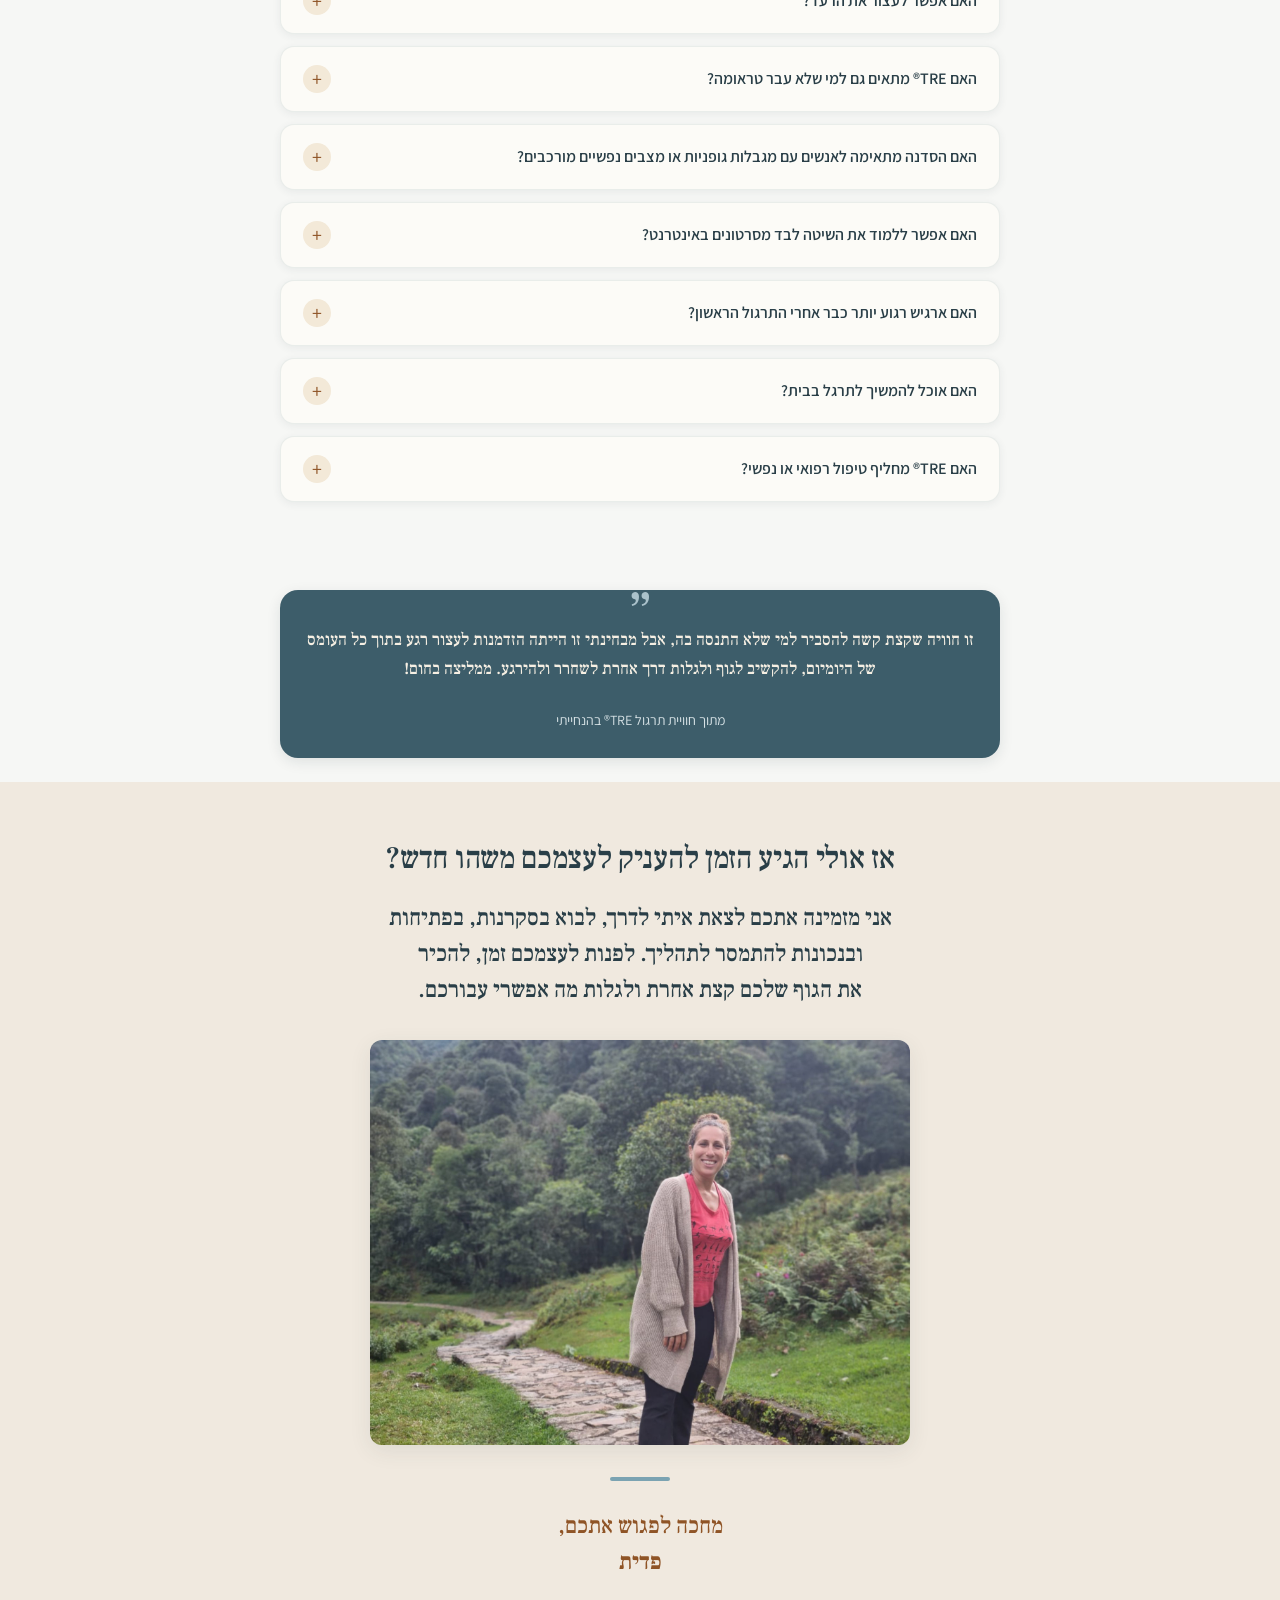
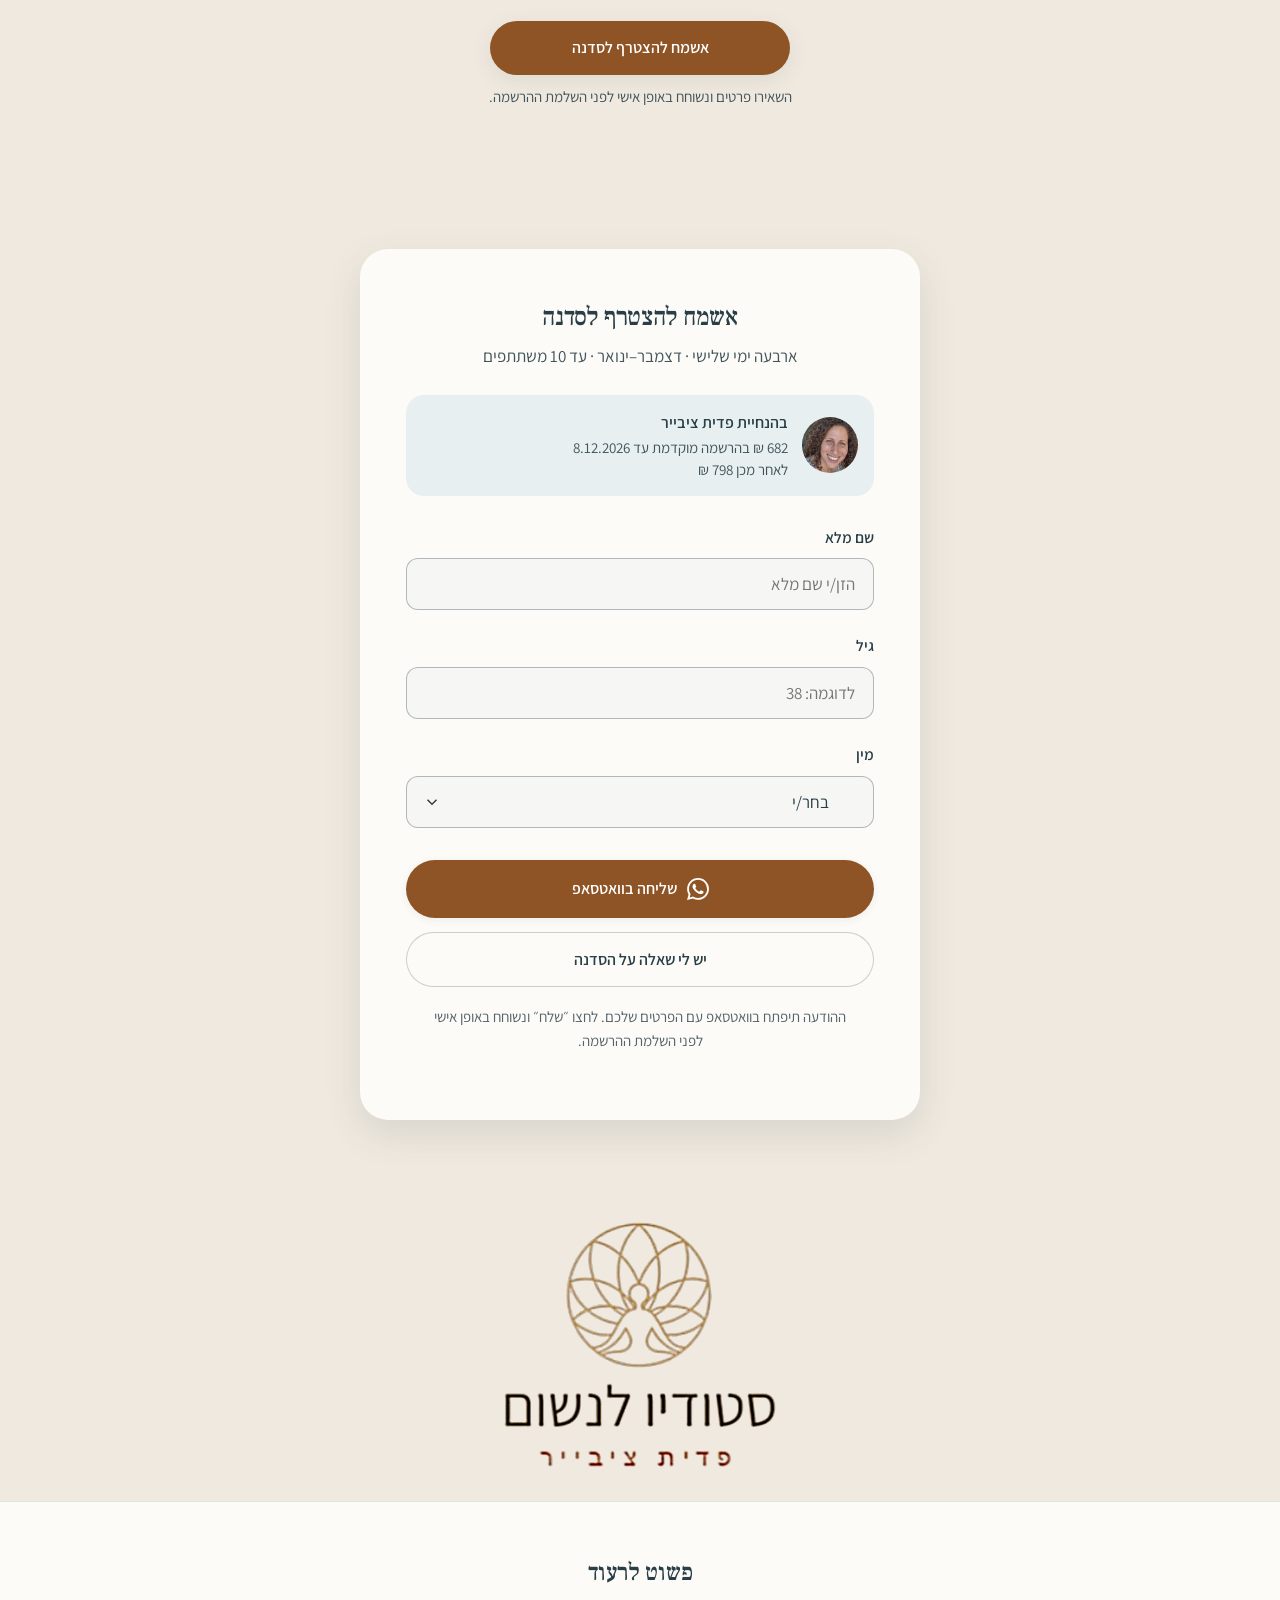
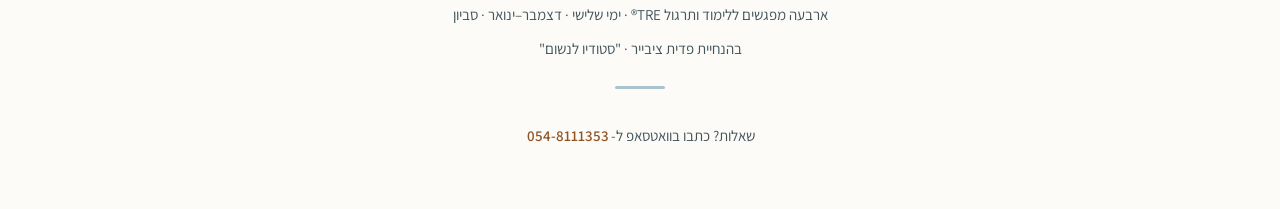
==== commit 8b0f2203: "Move workshop start to December 22" ====
--- a/december/index.html
+++ b/december/index.html
@@ -1008,10 +1008,10 @@
       <h2 class="section-title reveal center"><span class="title-mark--amber">פנו לעצמכם מקום.</span></h2>
       <p class="date-label reveal">ארבעה ימי שלישי · דצמבר 2026 – ינואר 2027</p>
       <div class="date-medallions reveal">
-        <div class="medallion"><bdi dir="ltr">15.12</bdi></div>
         <div class="medallion"><bdi dir="ltr">22.12</bdi></div>
         <div class="medallion"><bdi dir="ltr">29.12</bdi></div>
         <div class="medallion"><bdi dir="ltr">5.1</bdi></div>
+        <div class="medallion"><bdi dir="ltr">12.1</bdi></div>
       </div>
       <div class="specs-card reveal">
         <dl>
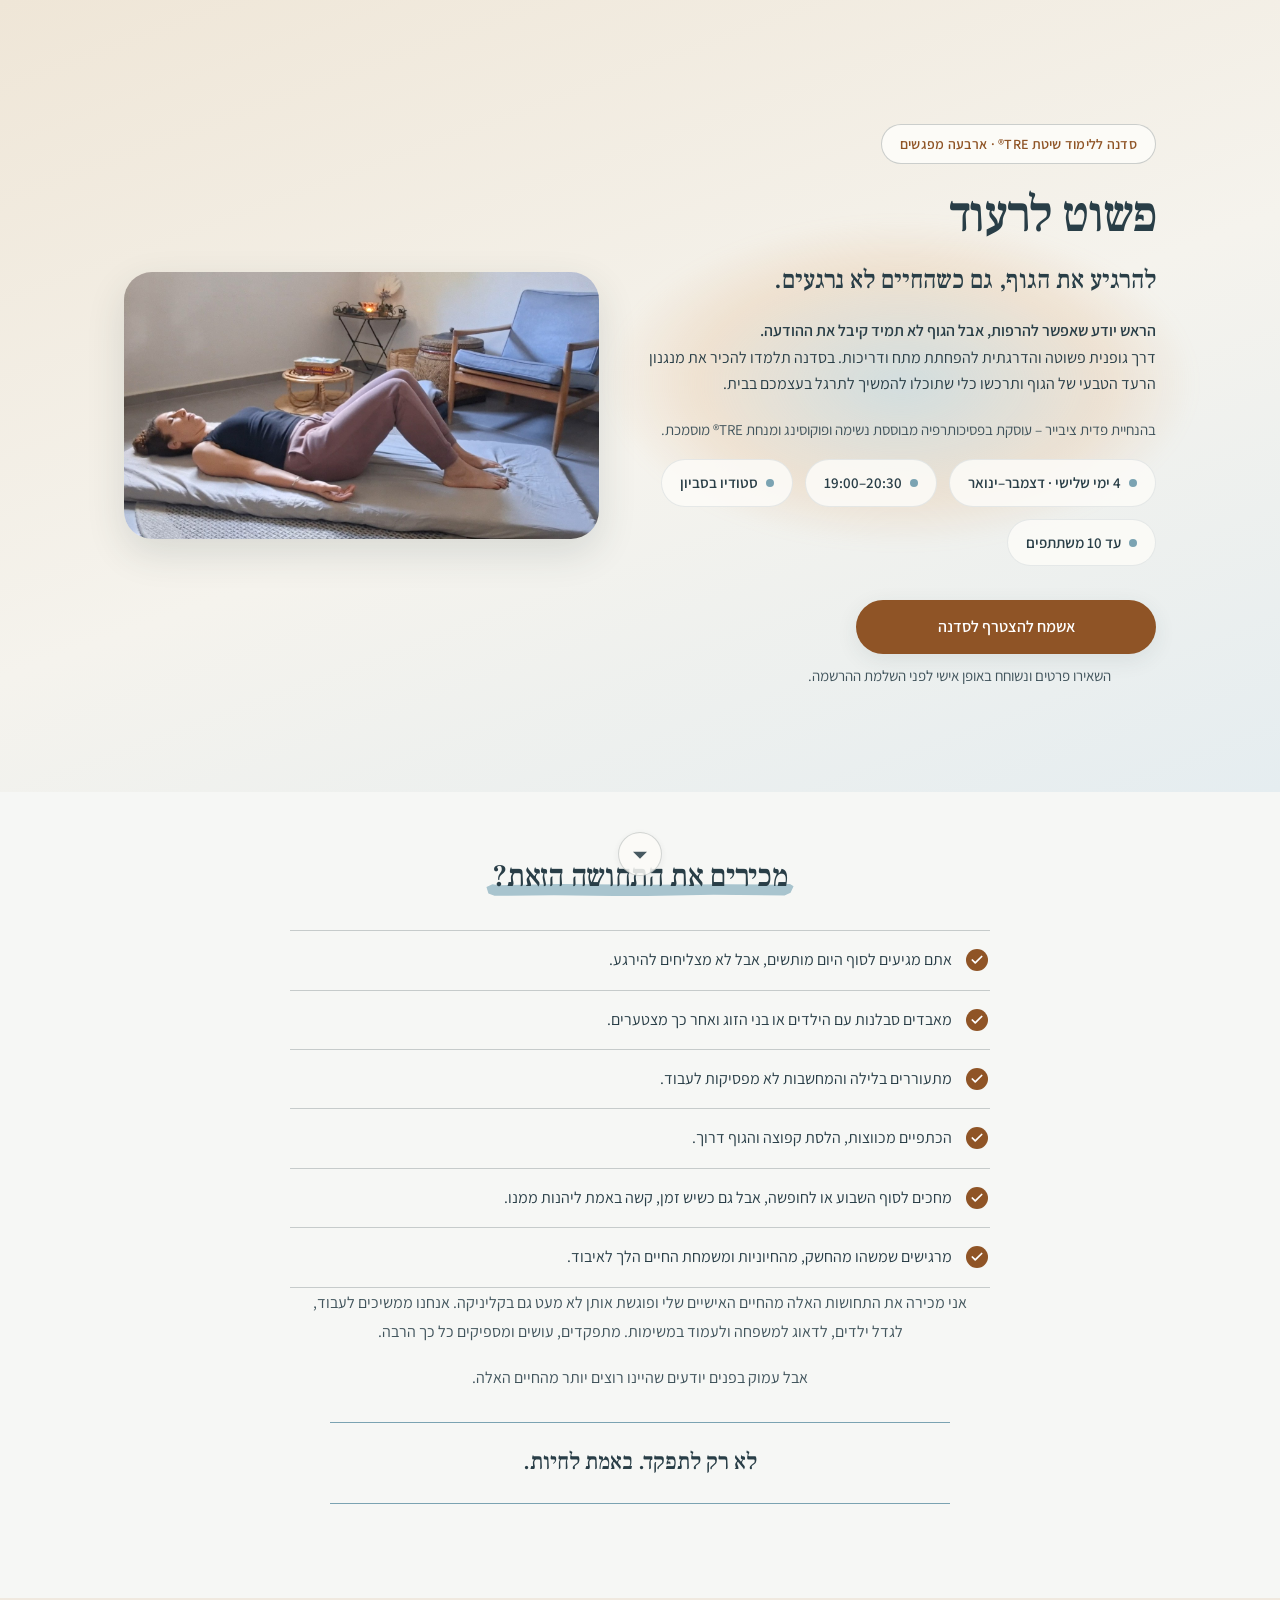
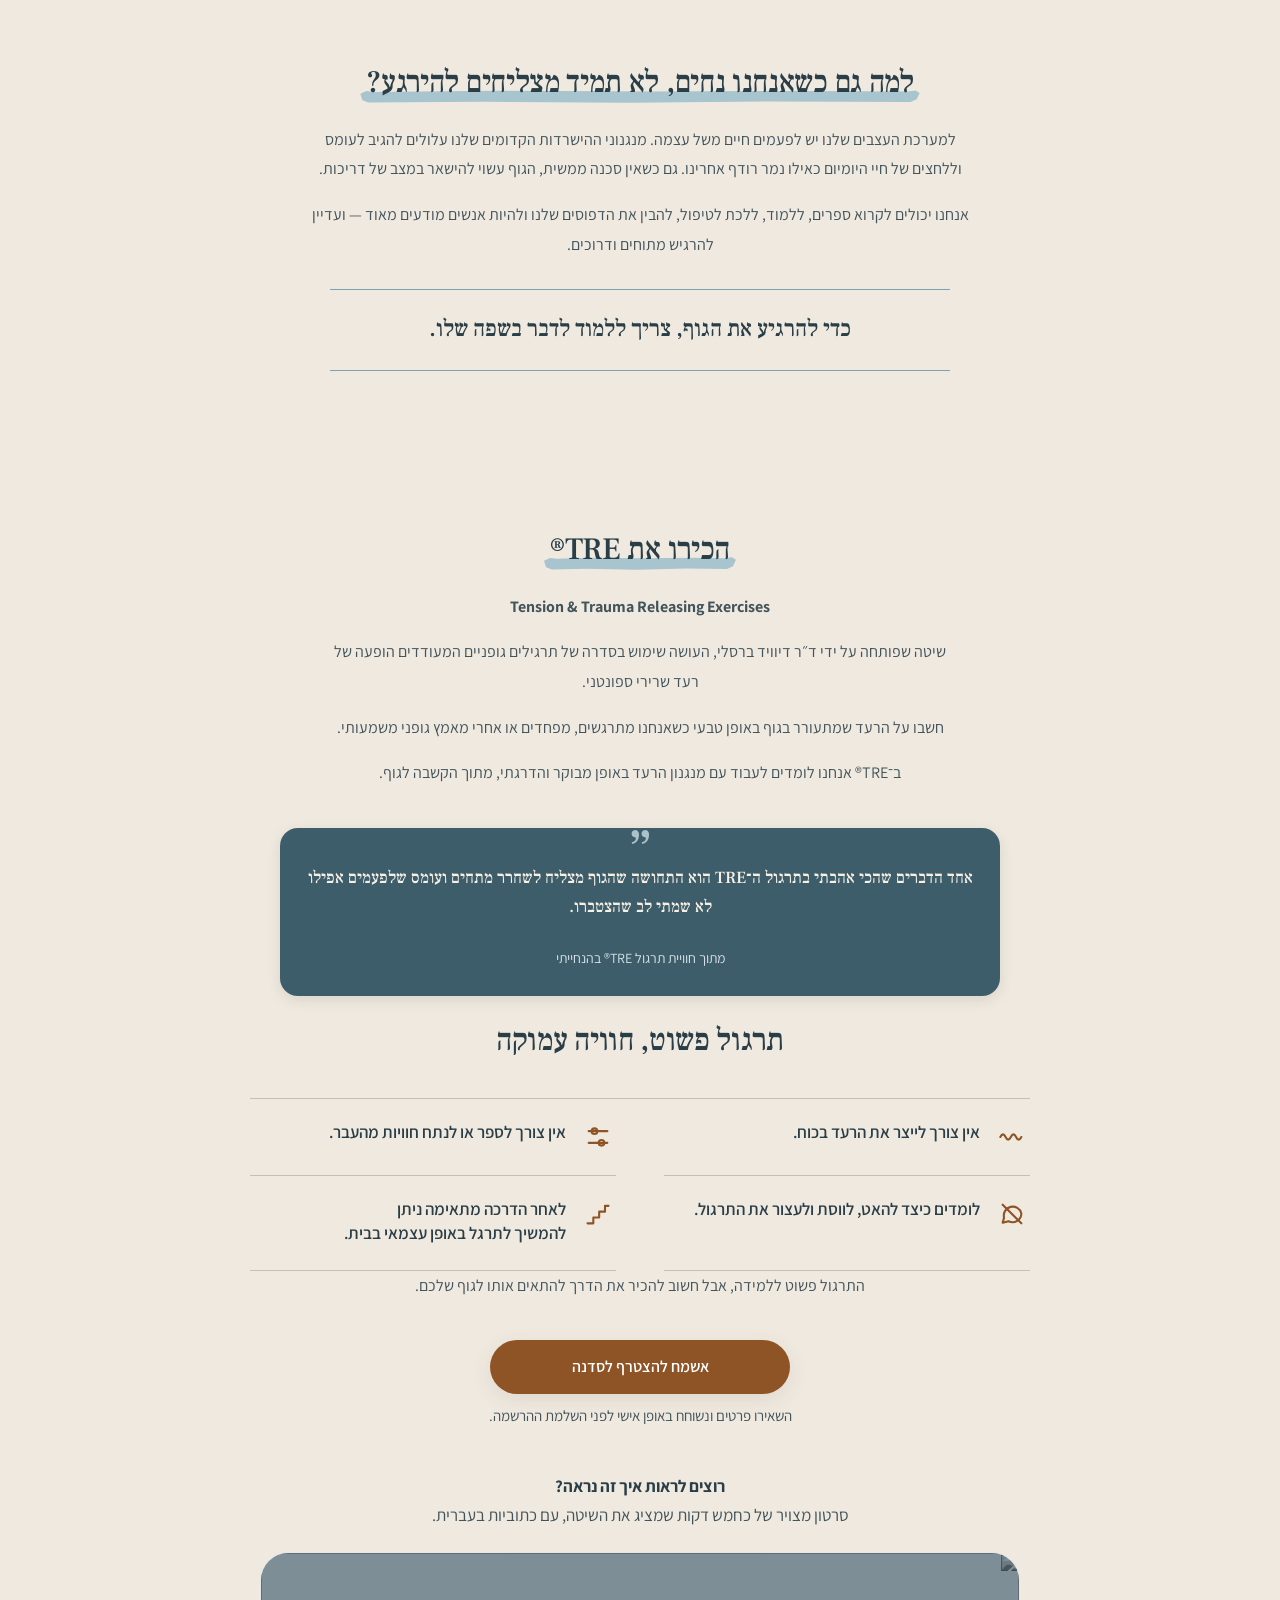
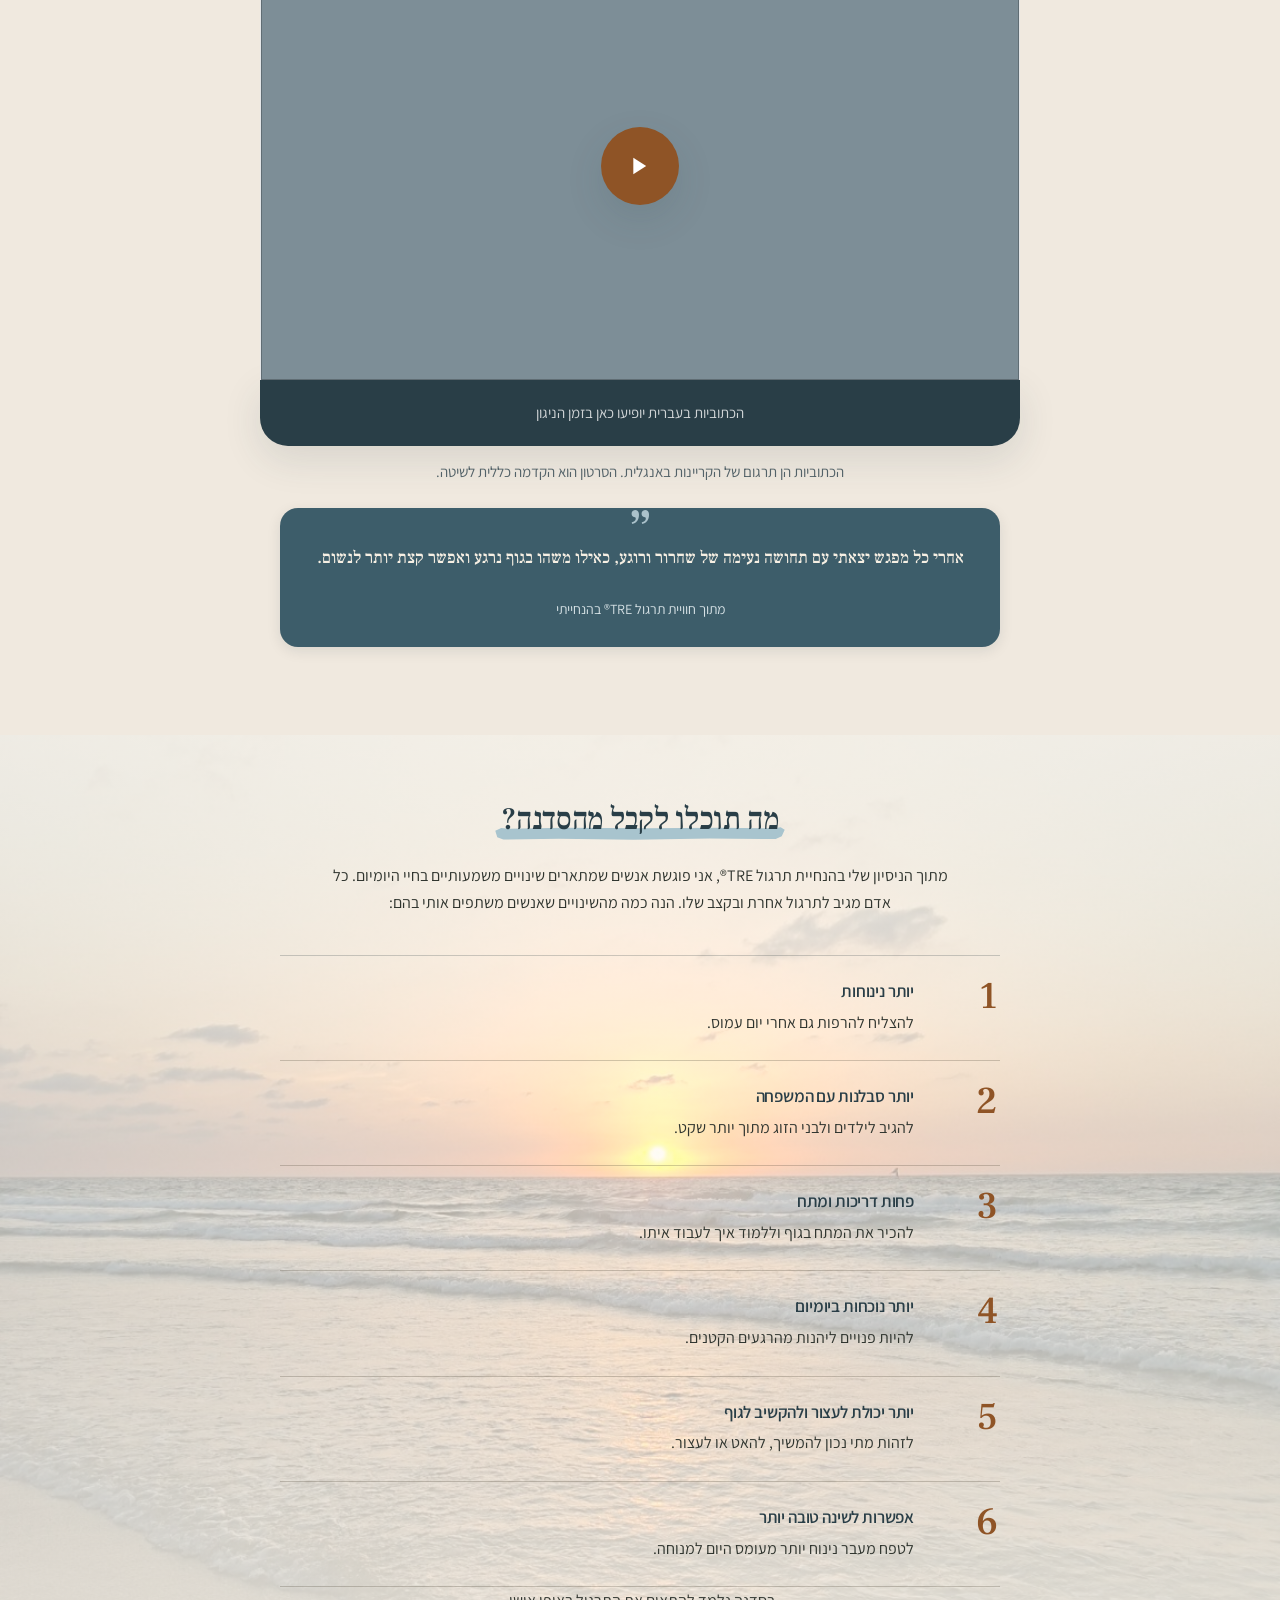
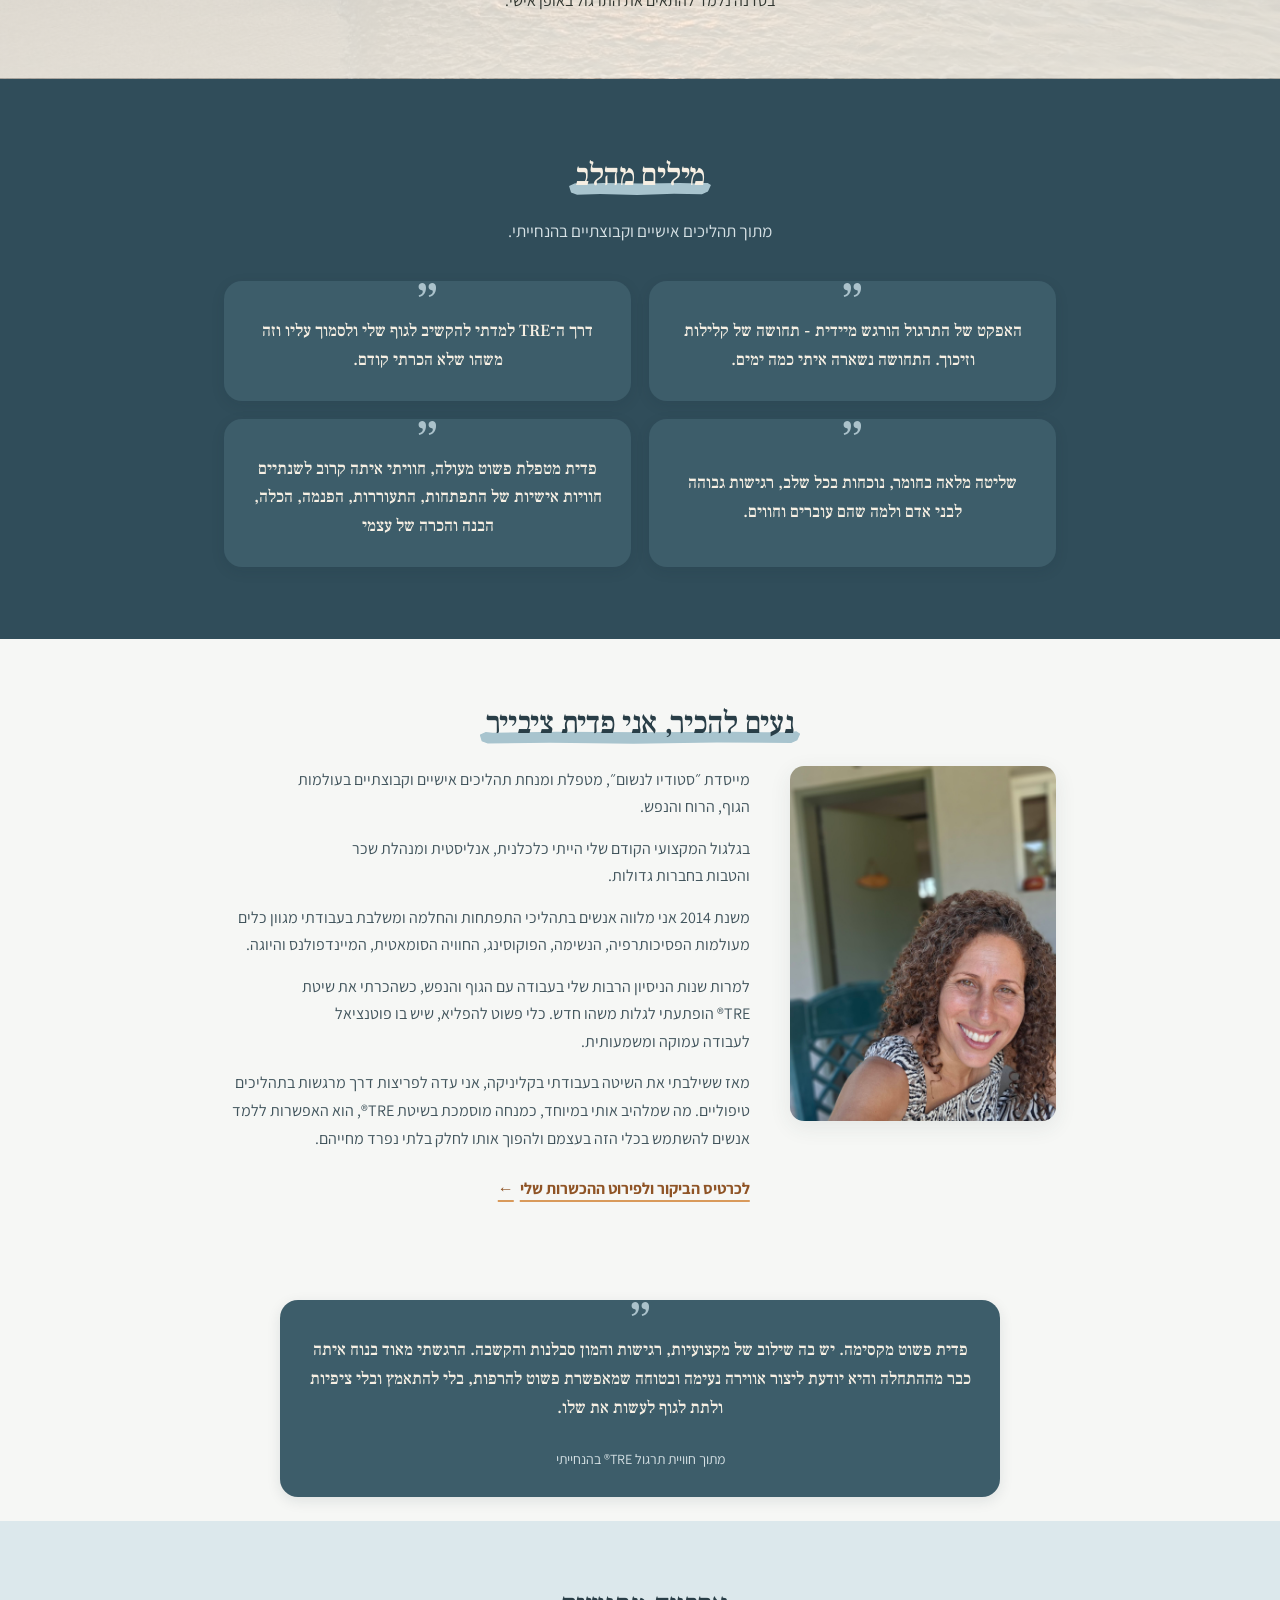
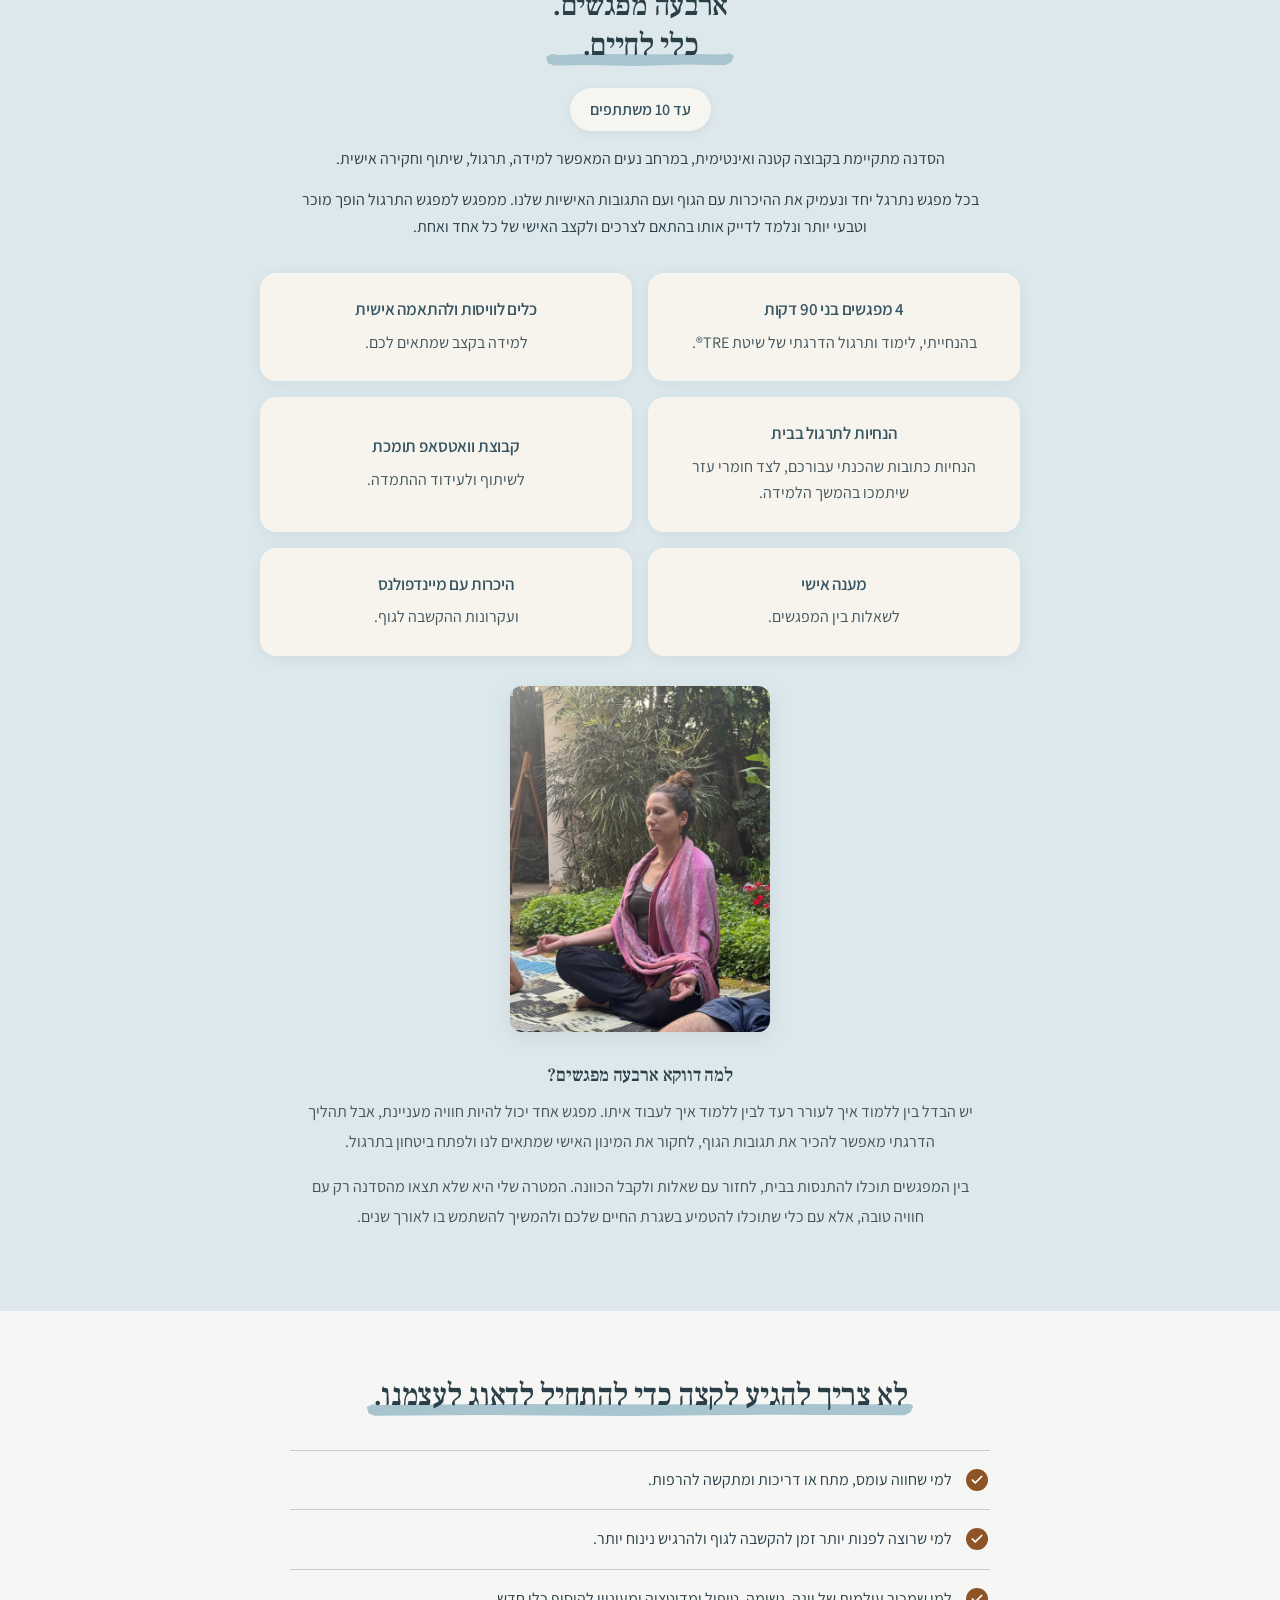
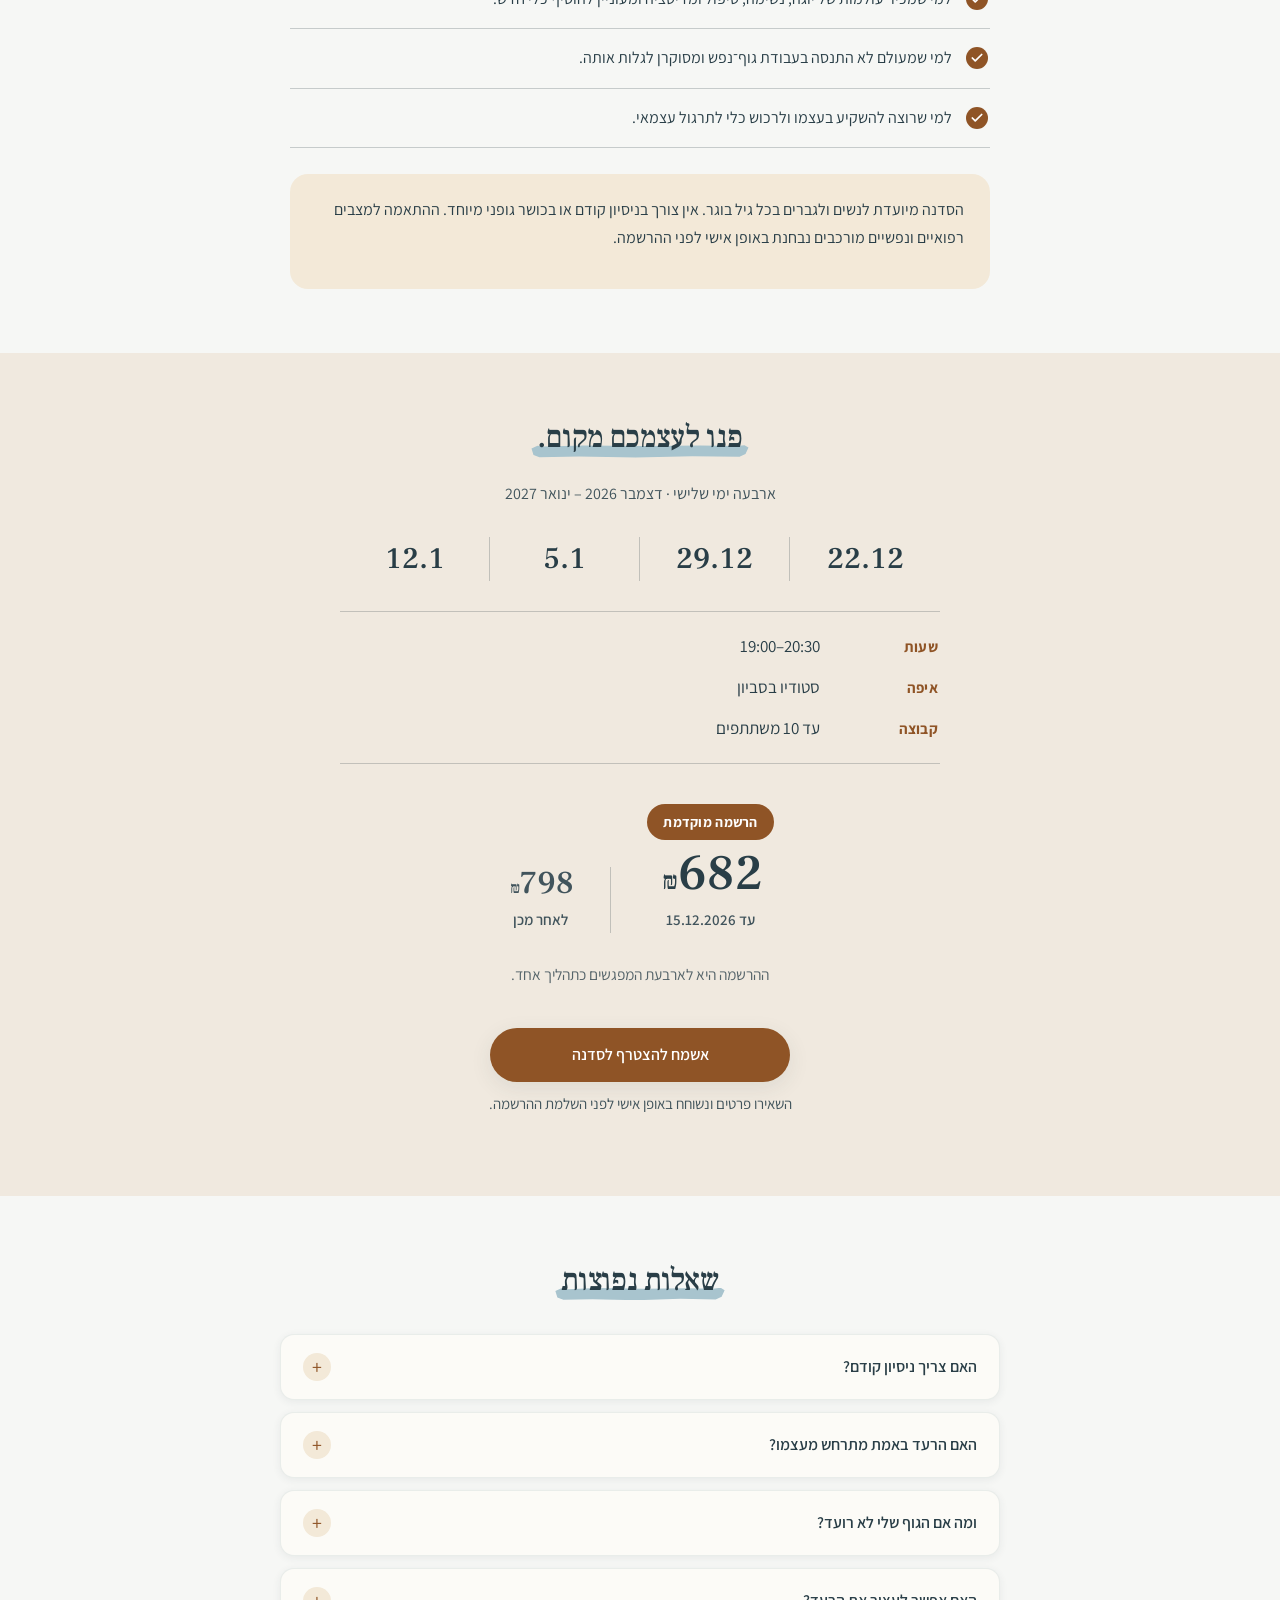
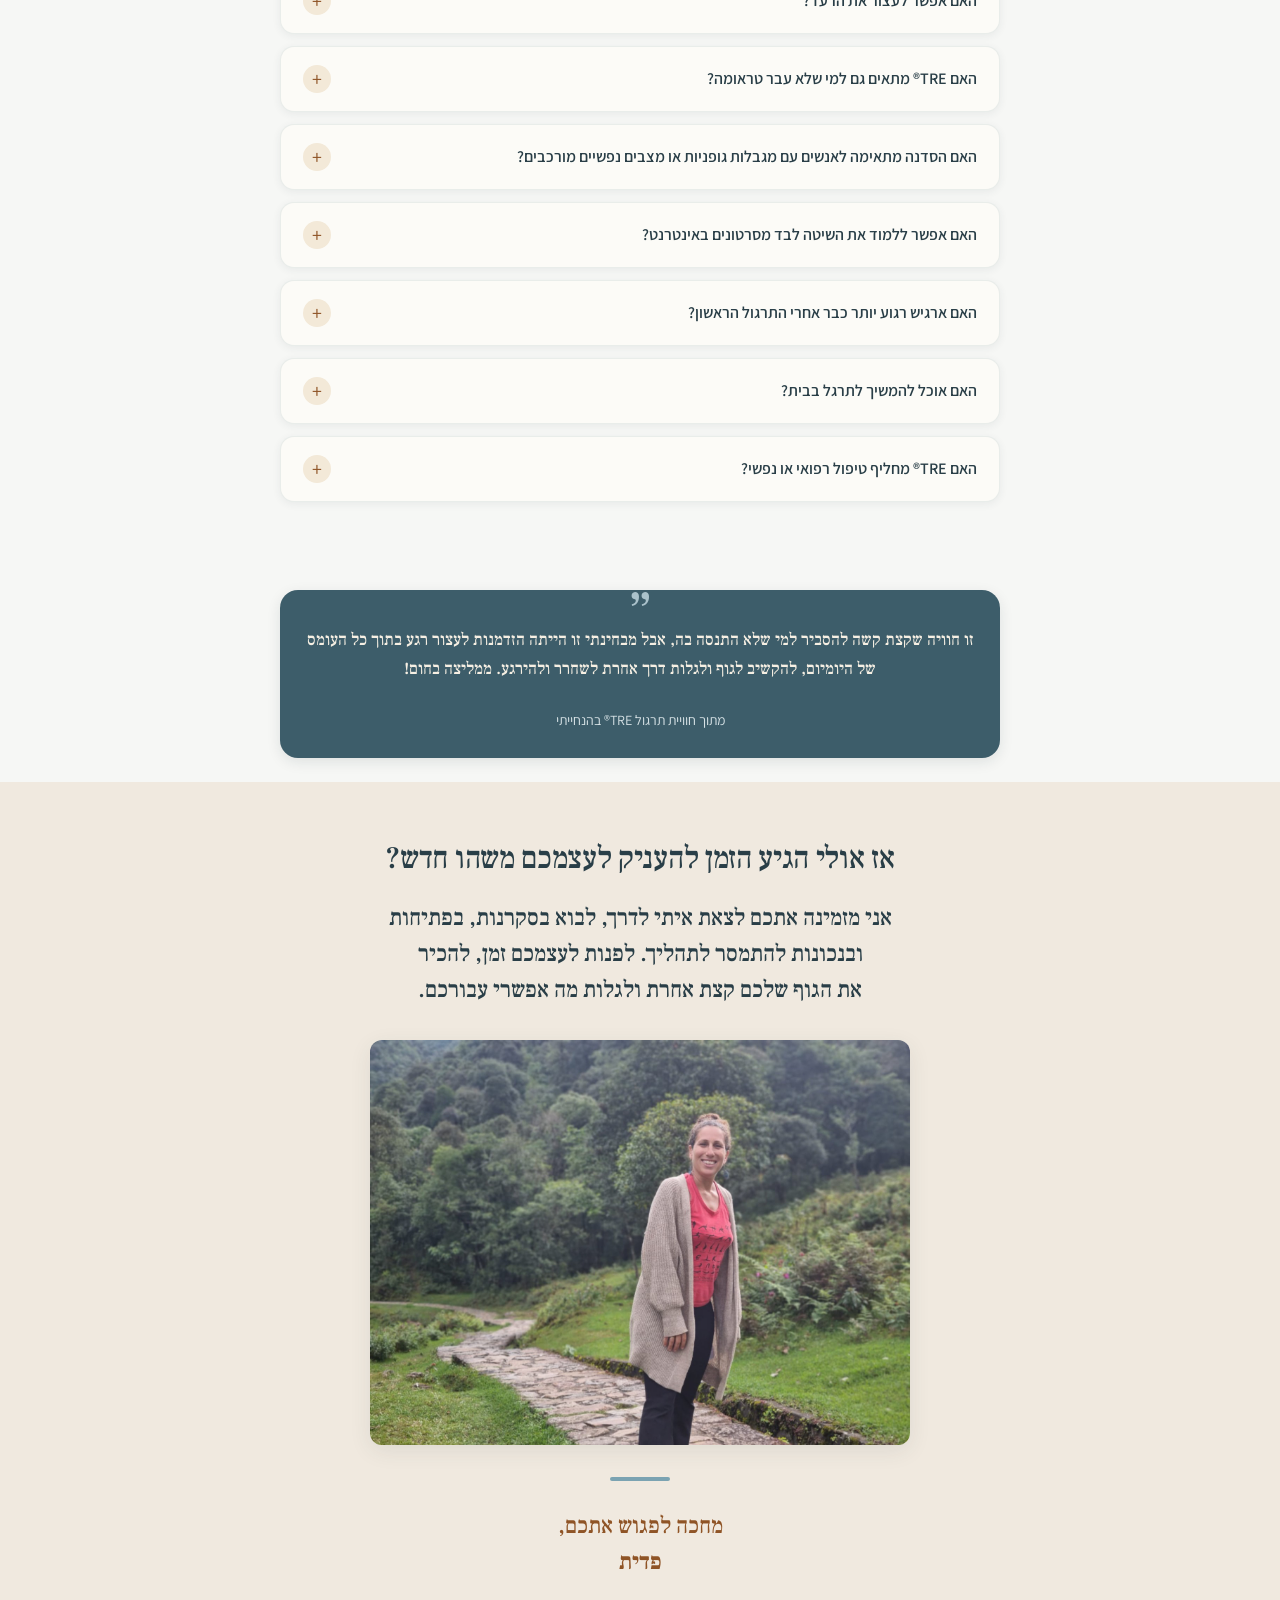
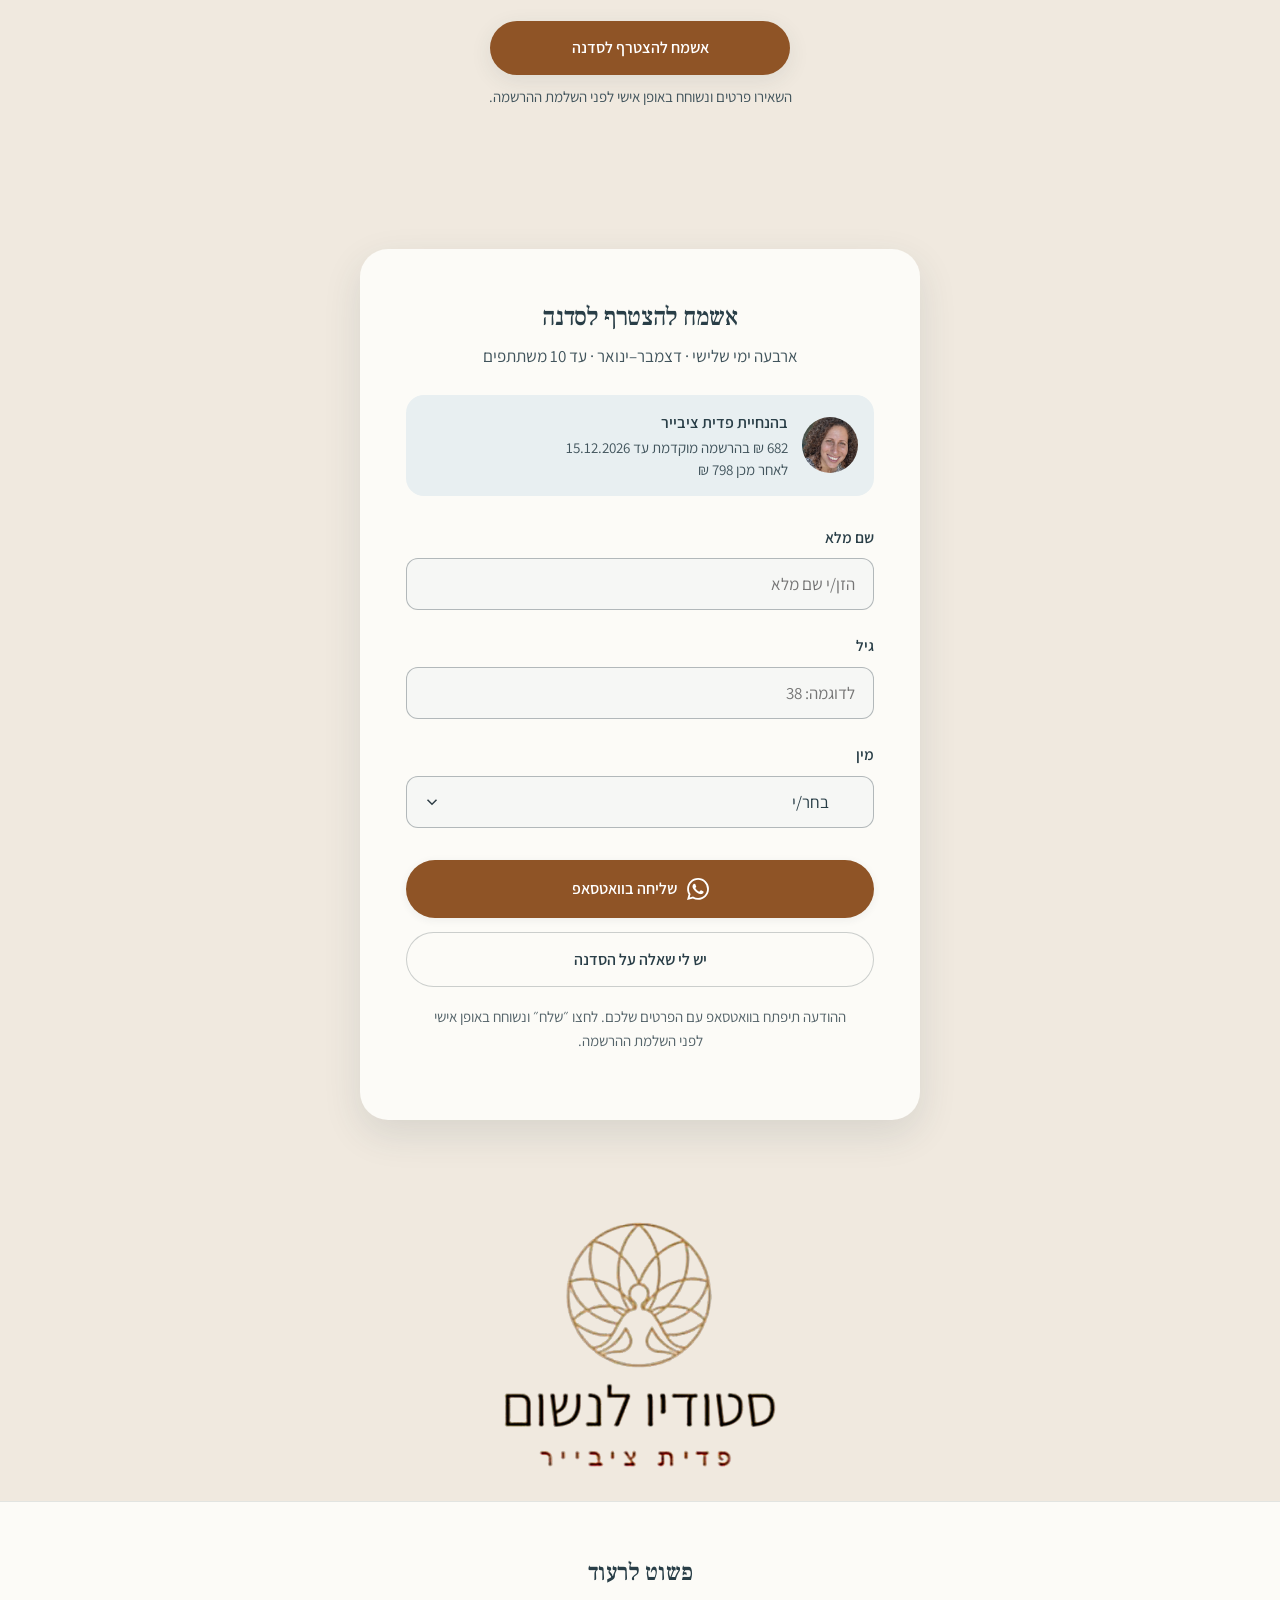
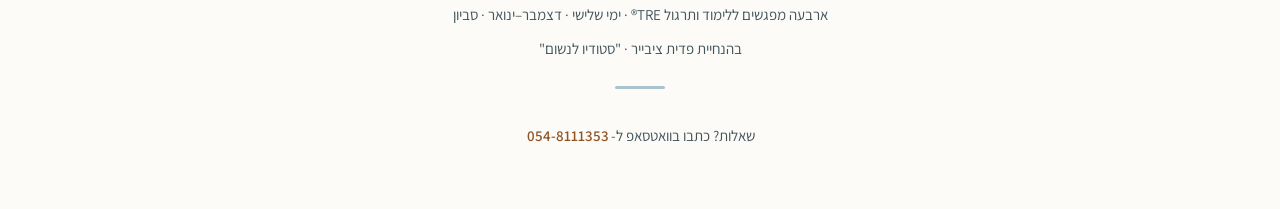
==== commit 901f215b: "Extend early bird registration through December 15" ====
--- a/december/index.html
+++ b/december/index.html
@@ -1023,7 +1023,7 @@
       <div class="price-badges reveal">
         <div class="price-badge-circle price-badge-circle--main" data-early-only>
           <span class="price-ribbon">הרשמה מוקדמת</span>
-          <div class="price-label">עד <bdi dir="ltr">8.12.2026</bdi></div>
+          <div class="price-label">עד <bdi dir="ltr">15.12.2026</bdi></div>
           <div class="price-amount"><span class="currency">₪</span>682</div>
         </div>
         <div class="price-badge-circle price-badge-circle--secondary" data-early-only>
@@ -1068,7 +1068,7 @@
           <div>
             <div class="form-host-name">בהנחיית פדית ציבייר</div>
             <div class="form-host-price">
-              <span data-early-only><span class="nowrap">682 ₪</span> בהרשמה מוקדמת עד <bdi dir="ltr">8.12.2026</bdi><br>לאחר מכן <span class="nowrap">798 ₪</span></span>
+              <span data-early-only><span class="nowrap">682 ₪</span> בהרשמה מוקדמת עד <bdi dir="ltr">15.12.2026</bdi><br>לאחר מכן <span class="nowrap">798 ₪</span></span>
               <span data-after-early hidden><span class="nowrap">798 ₪</span> לארבעת המפגשים</span>
             </div>
           </div>
@@ -1491,8 +1491,8 @@
     }
 
     // ============ EARLY-BIRD PRICE ============
-    // The 682 ₪ early-bird price is valid until 8.12.2026 (Israel time); from 9.12 only 798 ₪ shows.
-    const EARLY_BIRD_END = Date.parse('2026-12-09T00:00:00+02:00');
+    // The 682 ₪ early-bird price is valid until 15.12.2026 (Israel time); from 16.12 only 798 ₪ shows.
+    const EARLY_BIRD_END = Date.parse('2026-12-16T00:00:00+02:00');
     function applyPricing(now) {
       const early = now < EARLY_BIRD_END;
       document.querySelectorAll('[data-early-only]').forEach(el => { el.hidden = !early; });
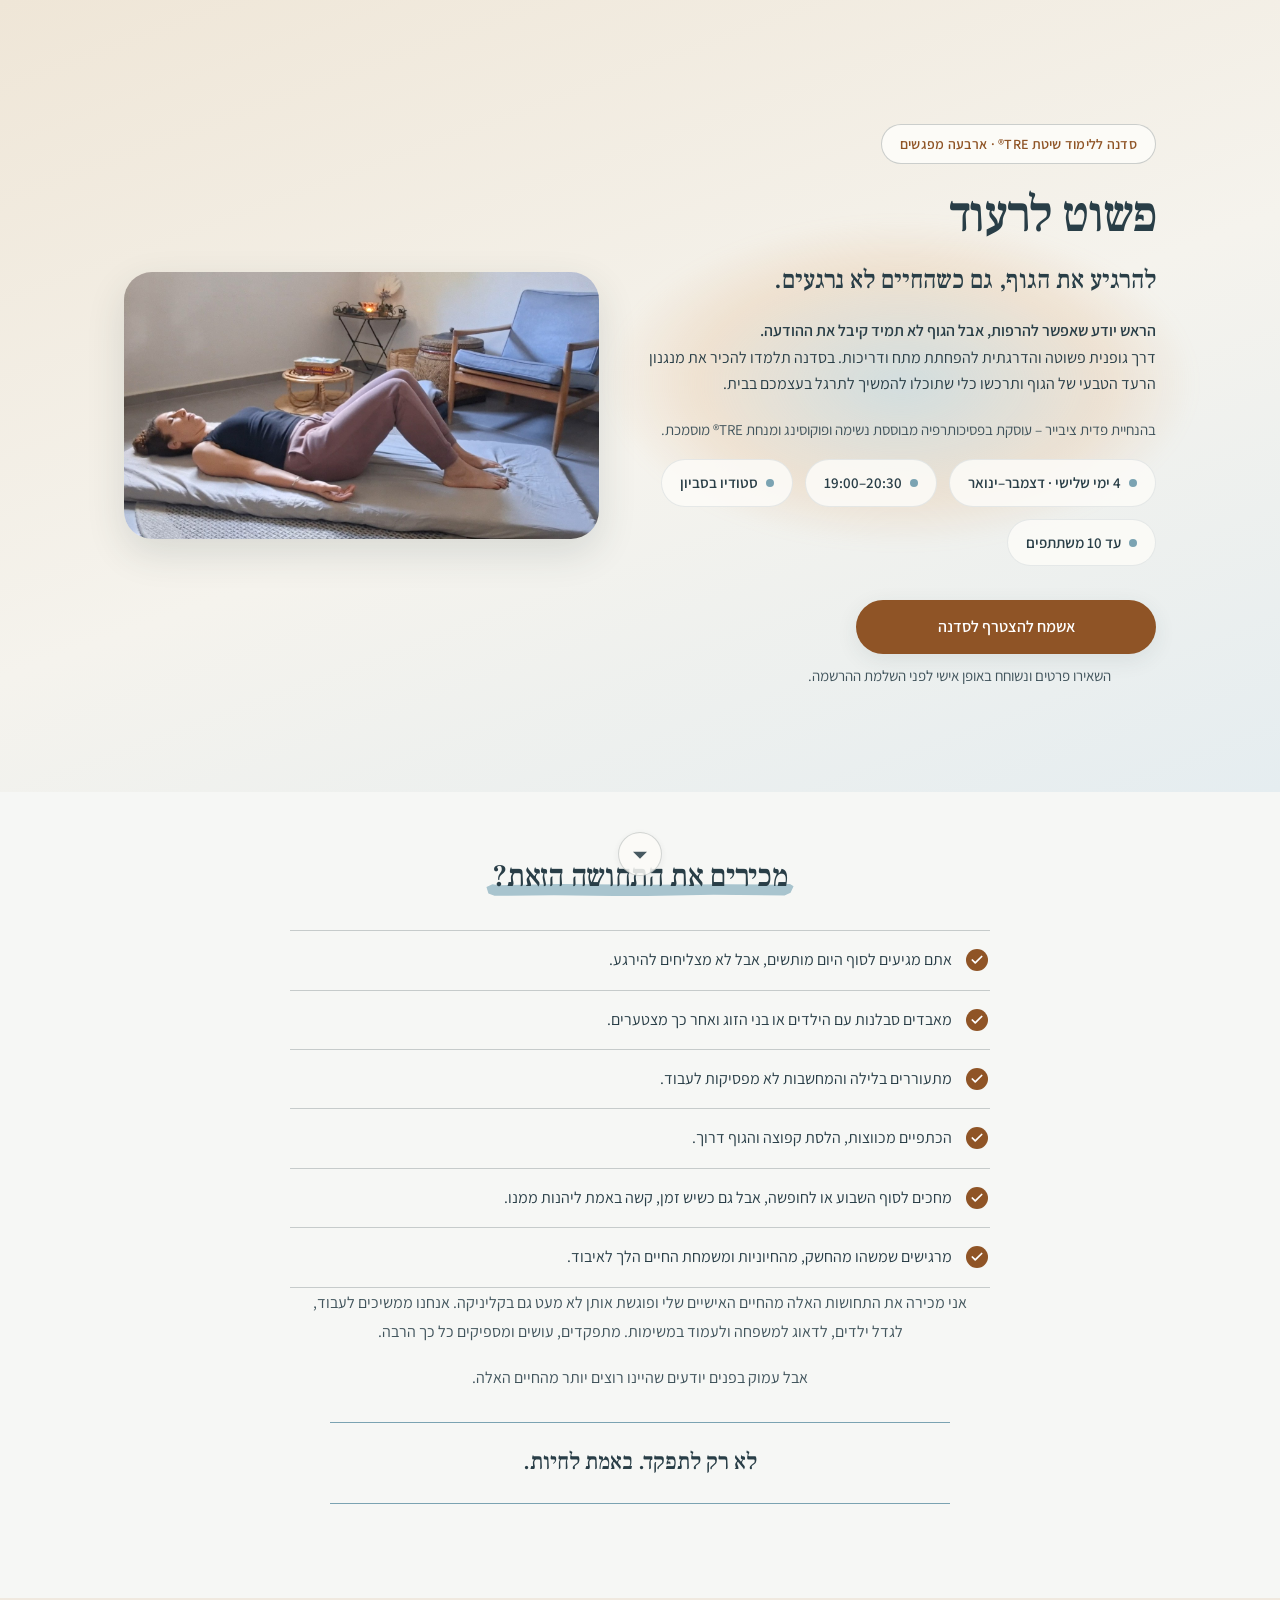
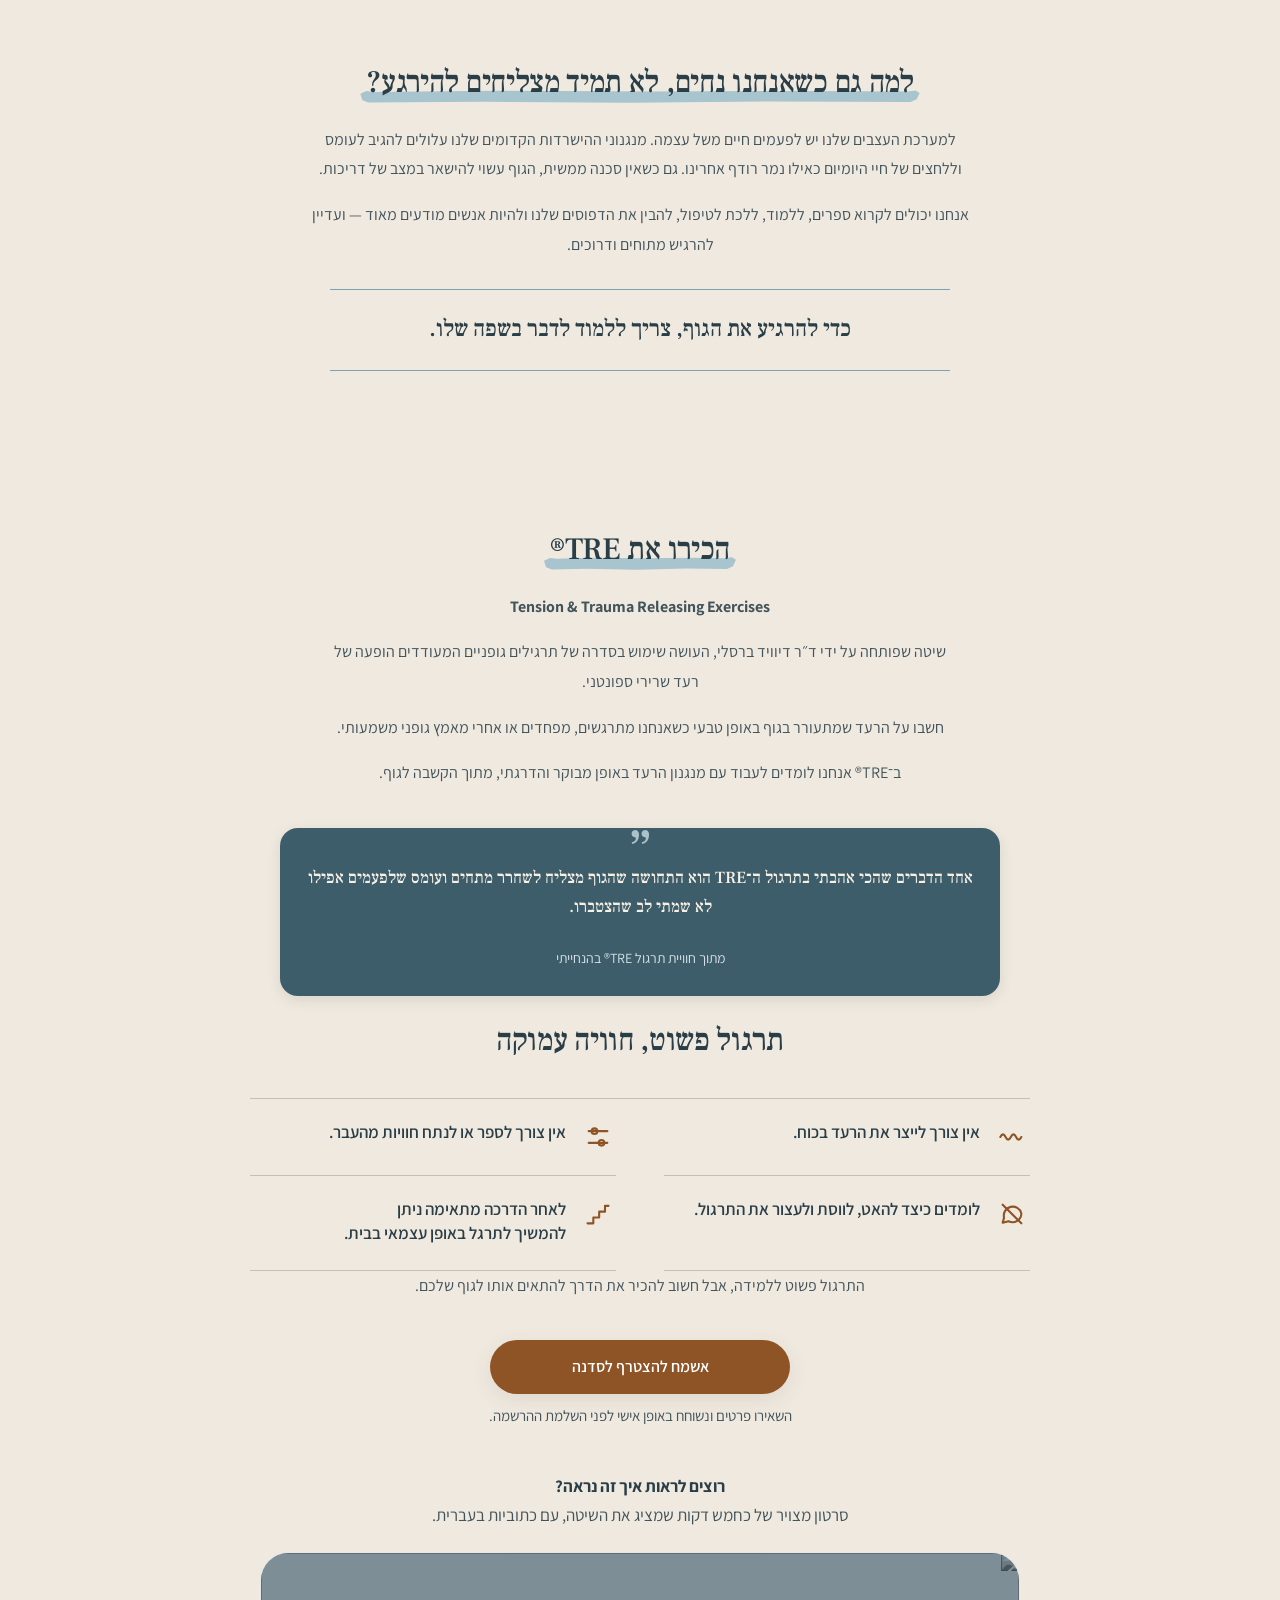
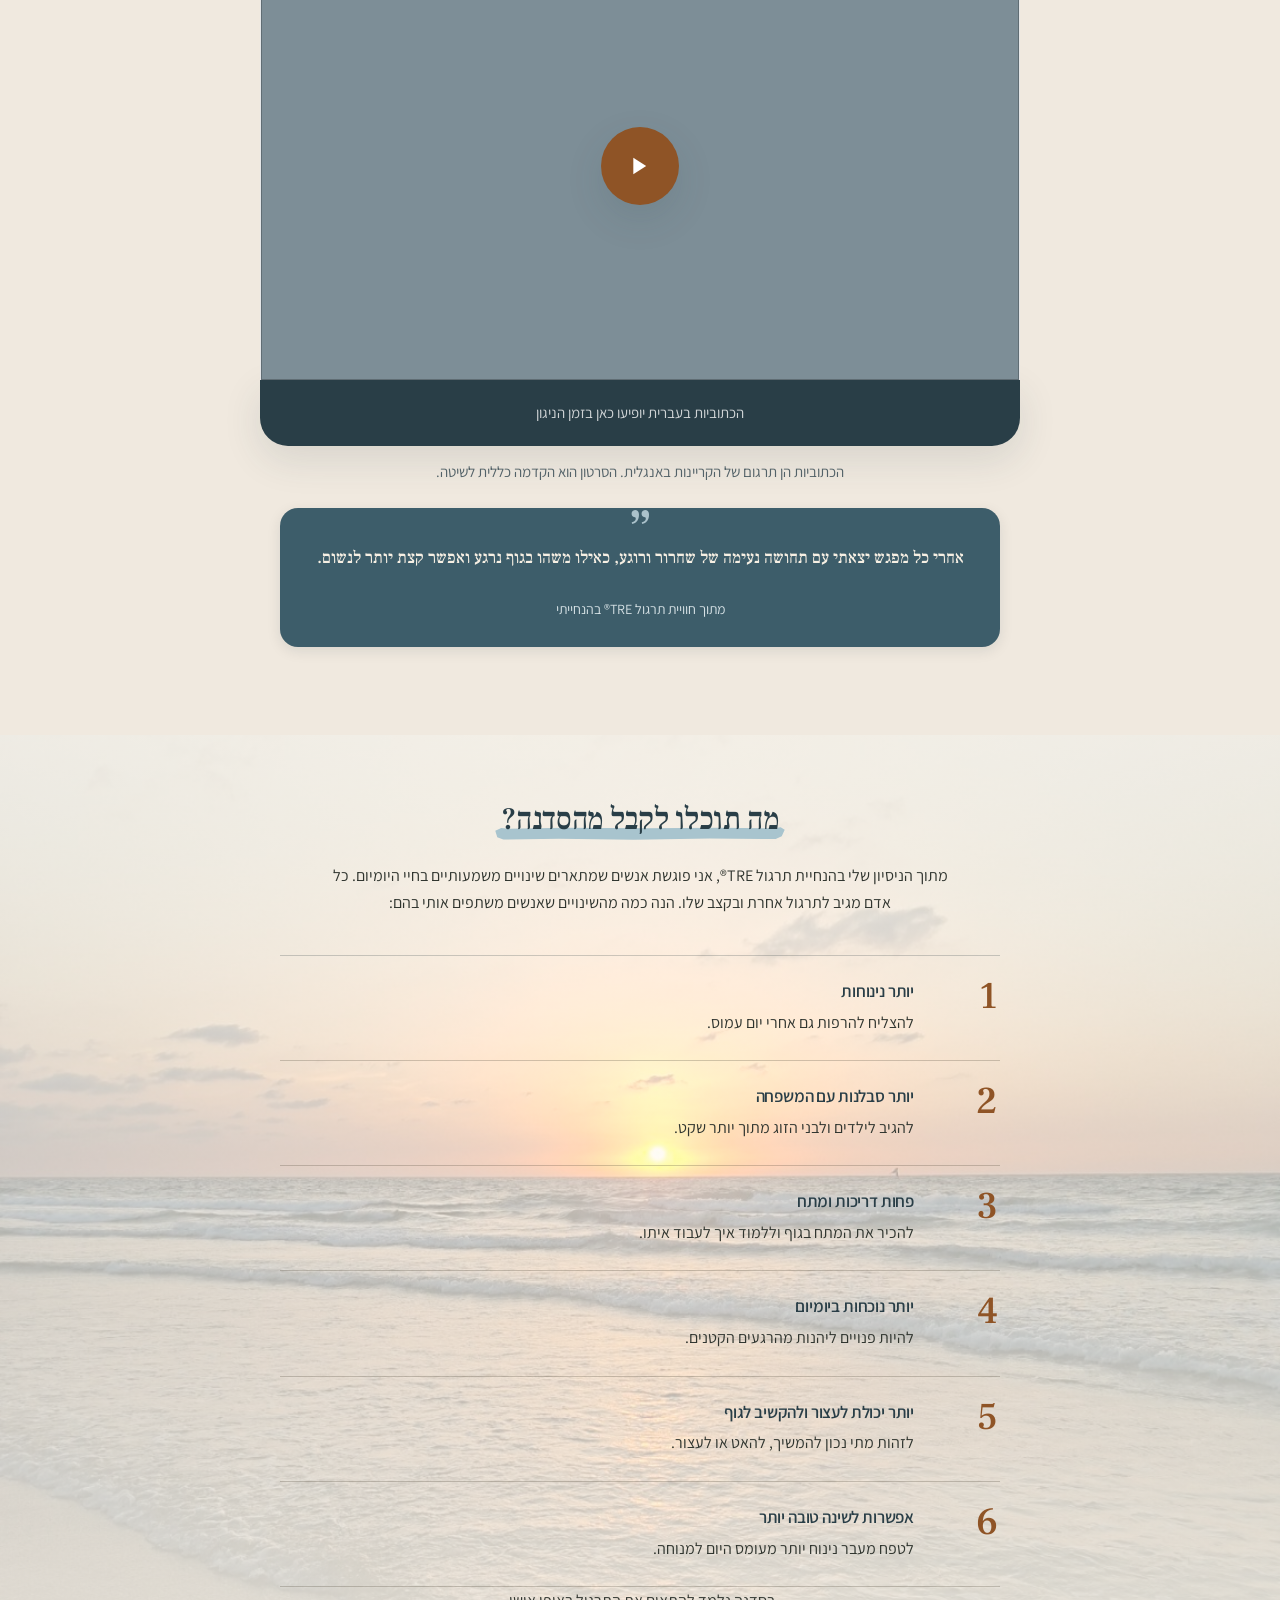
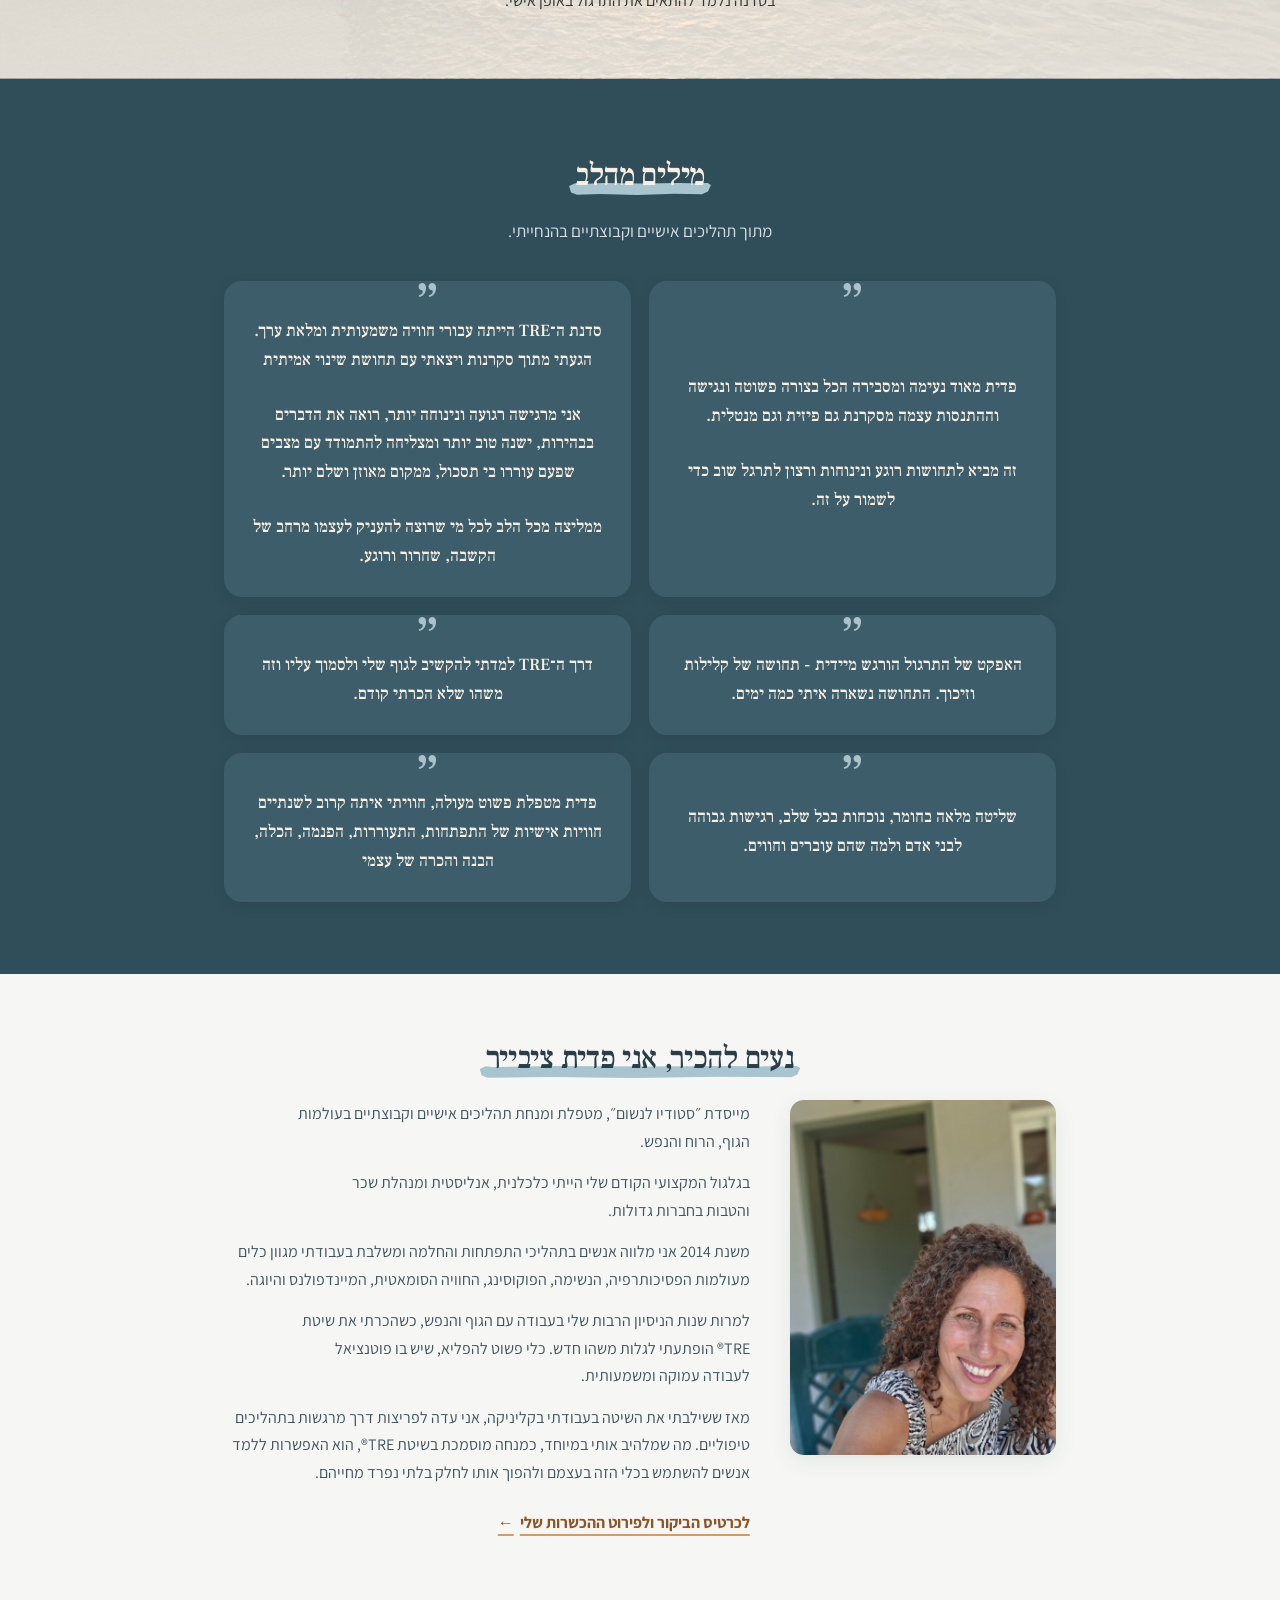
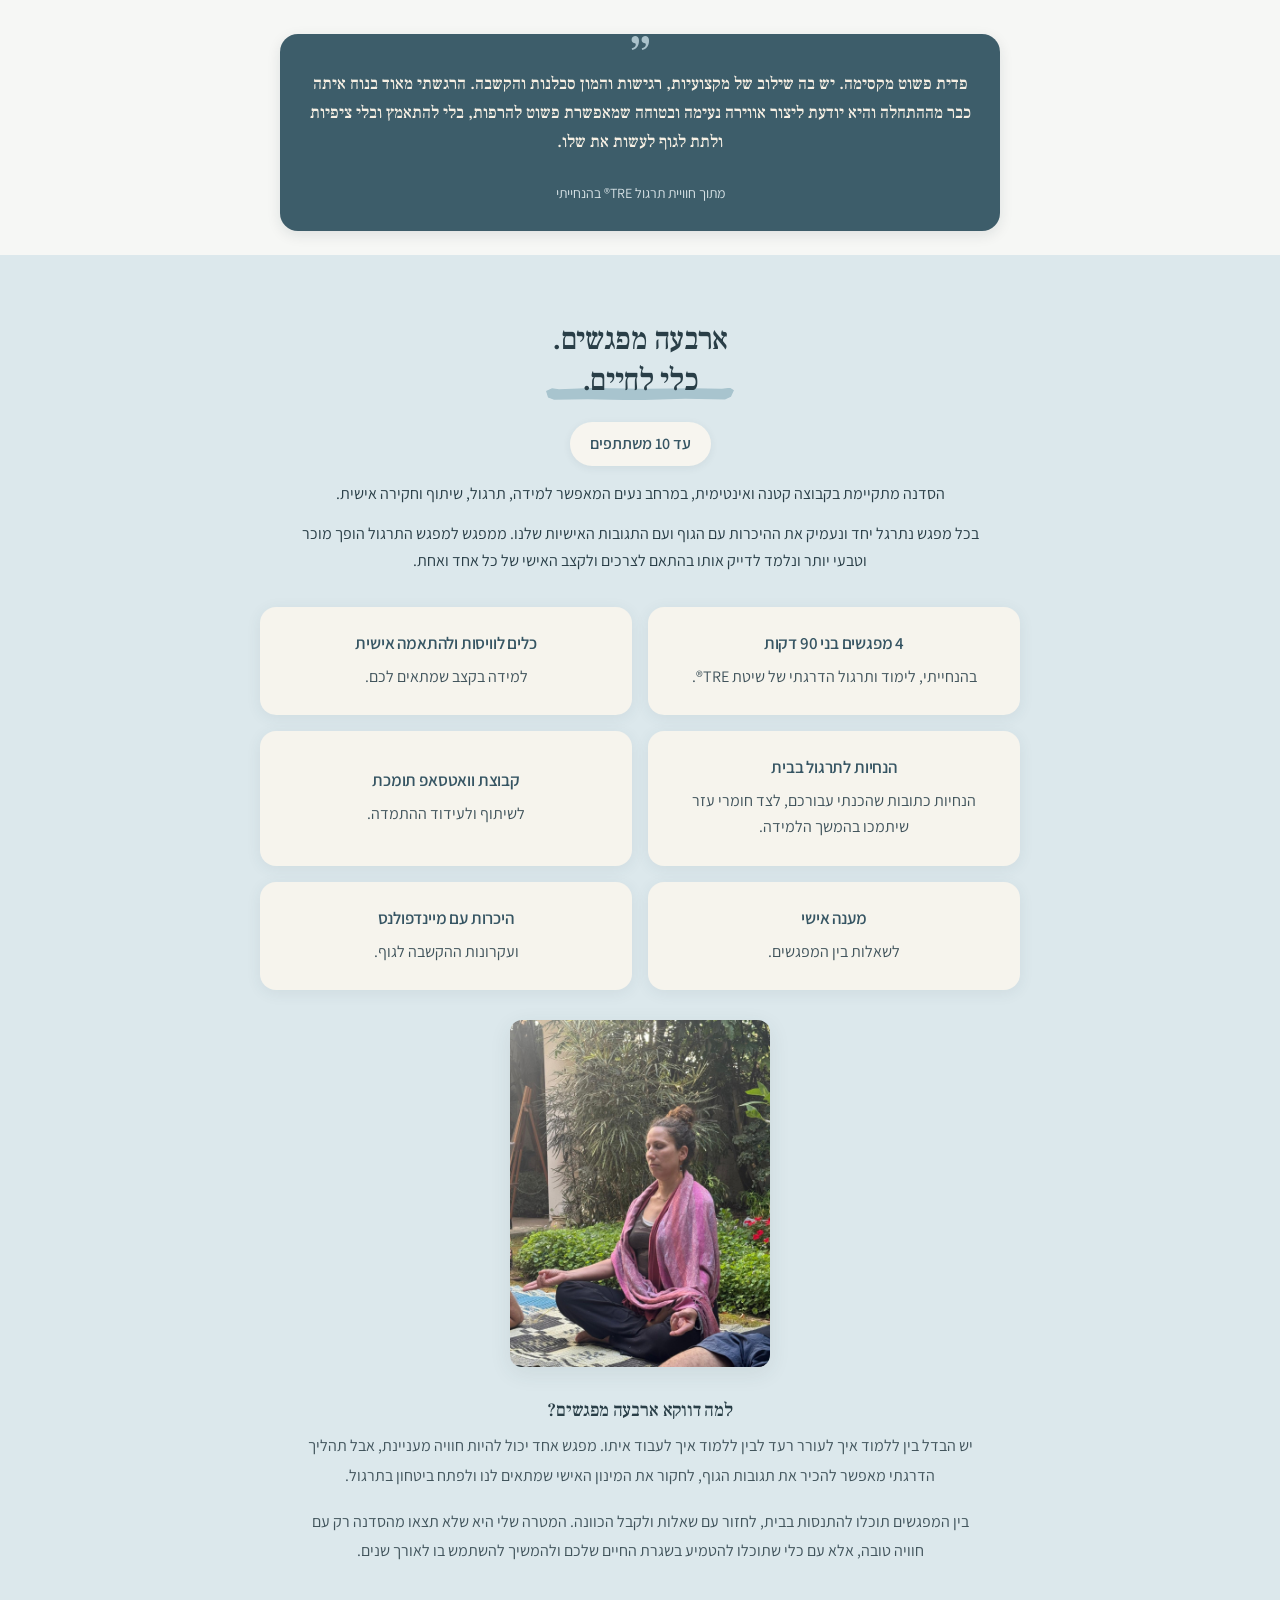
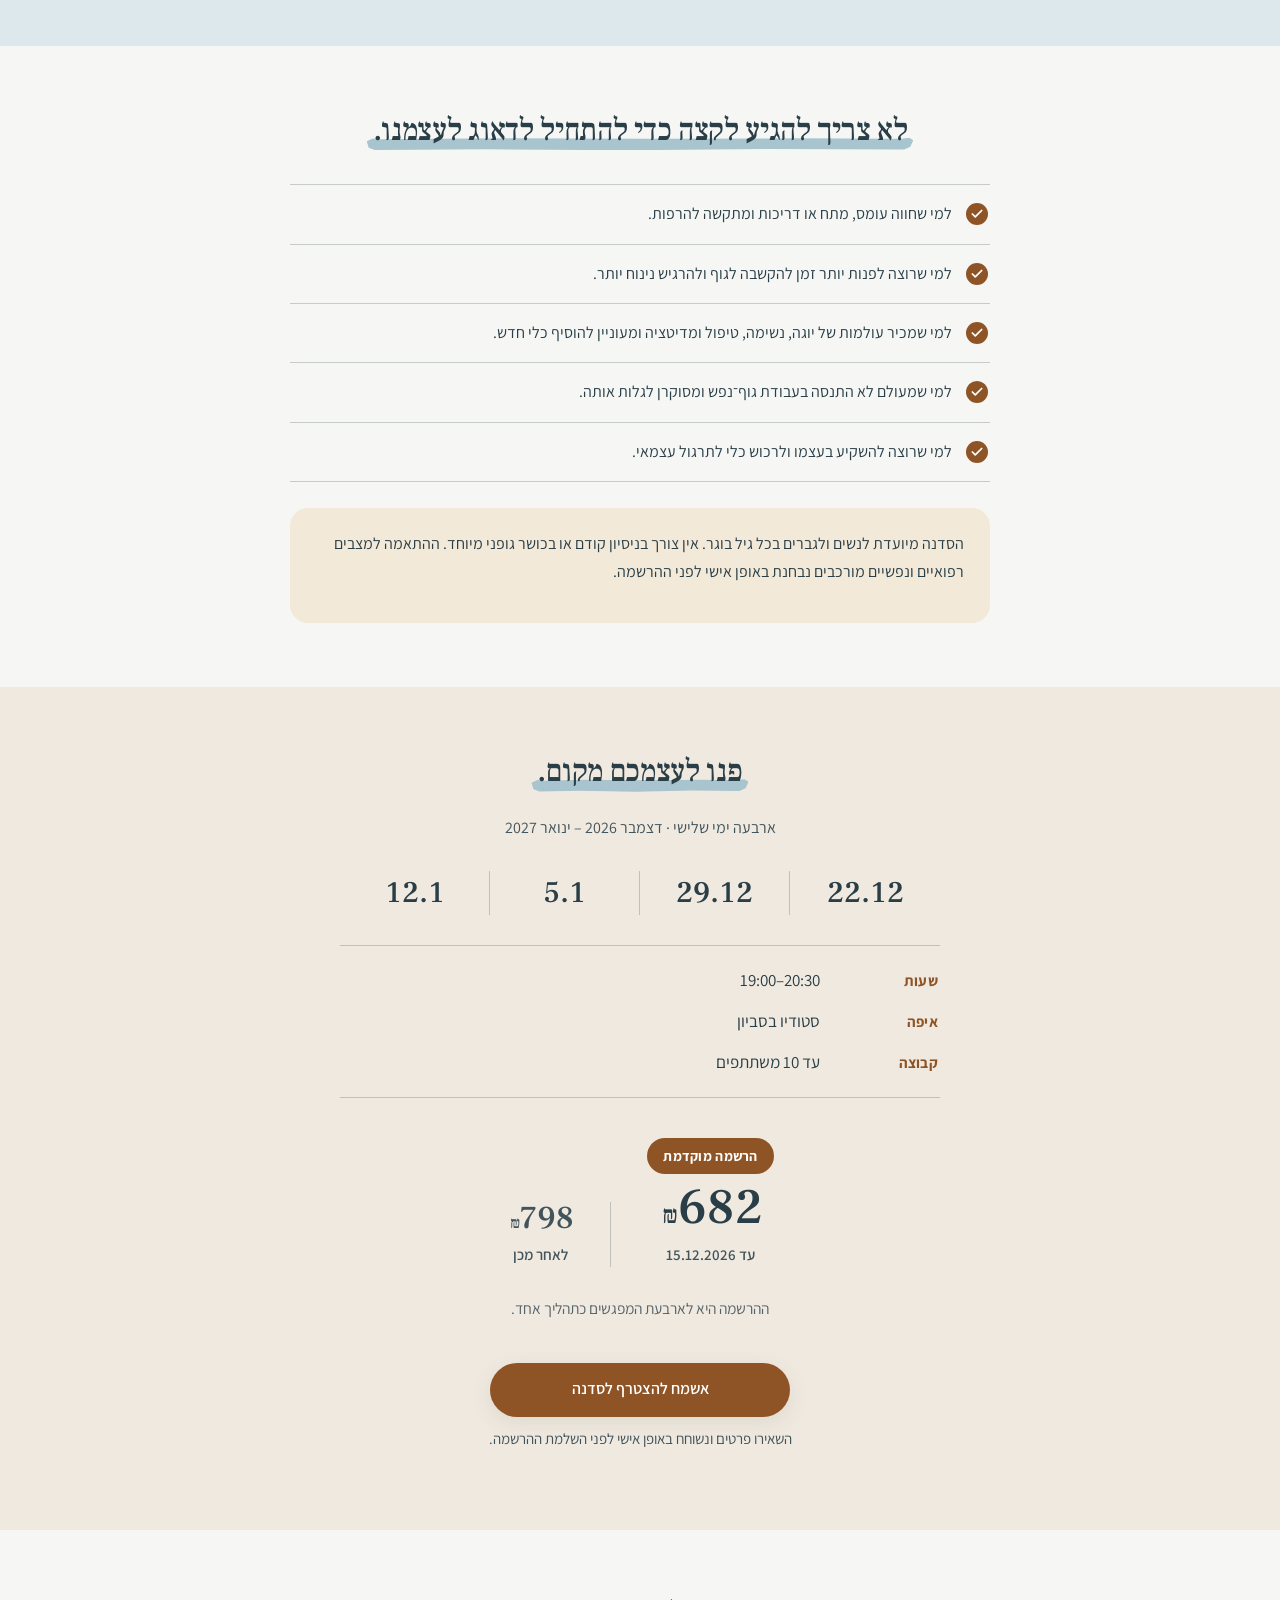
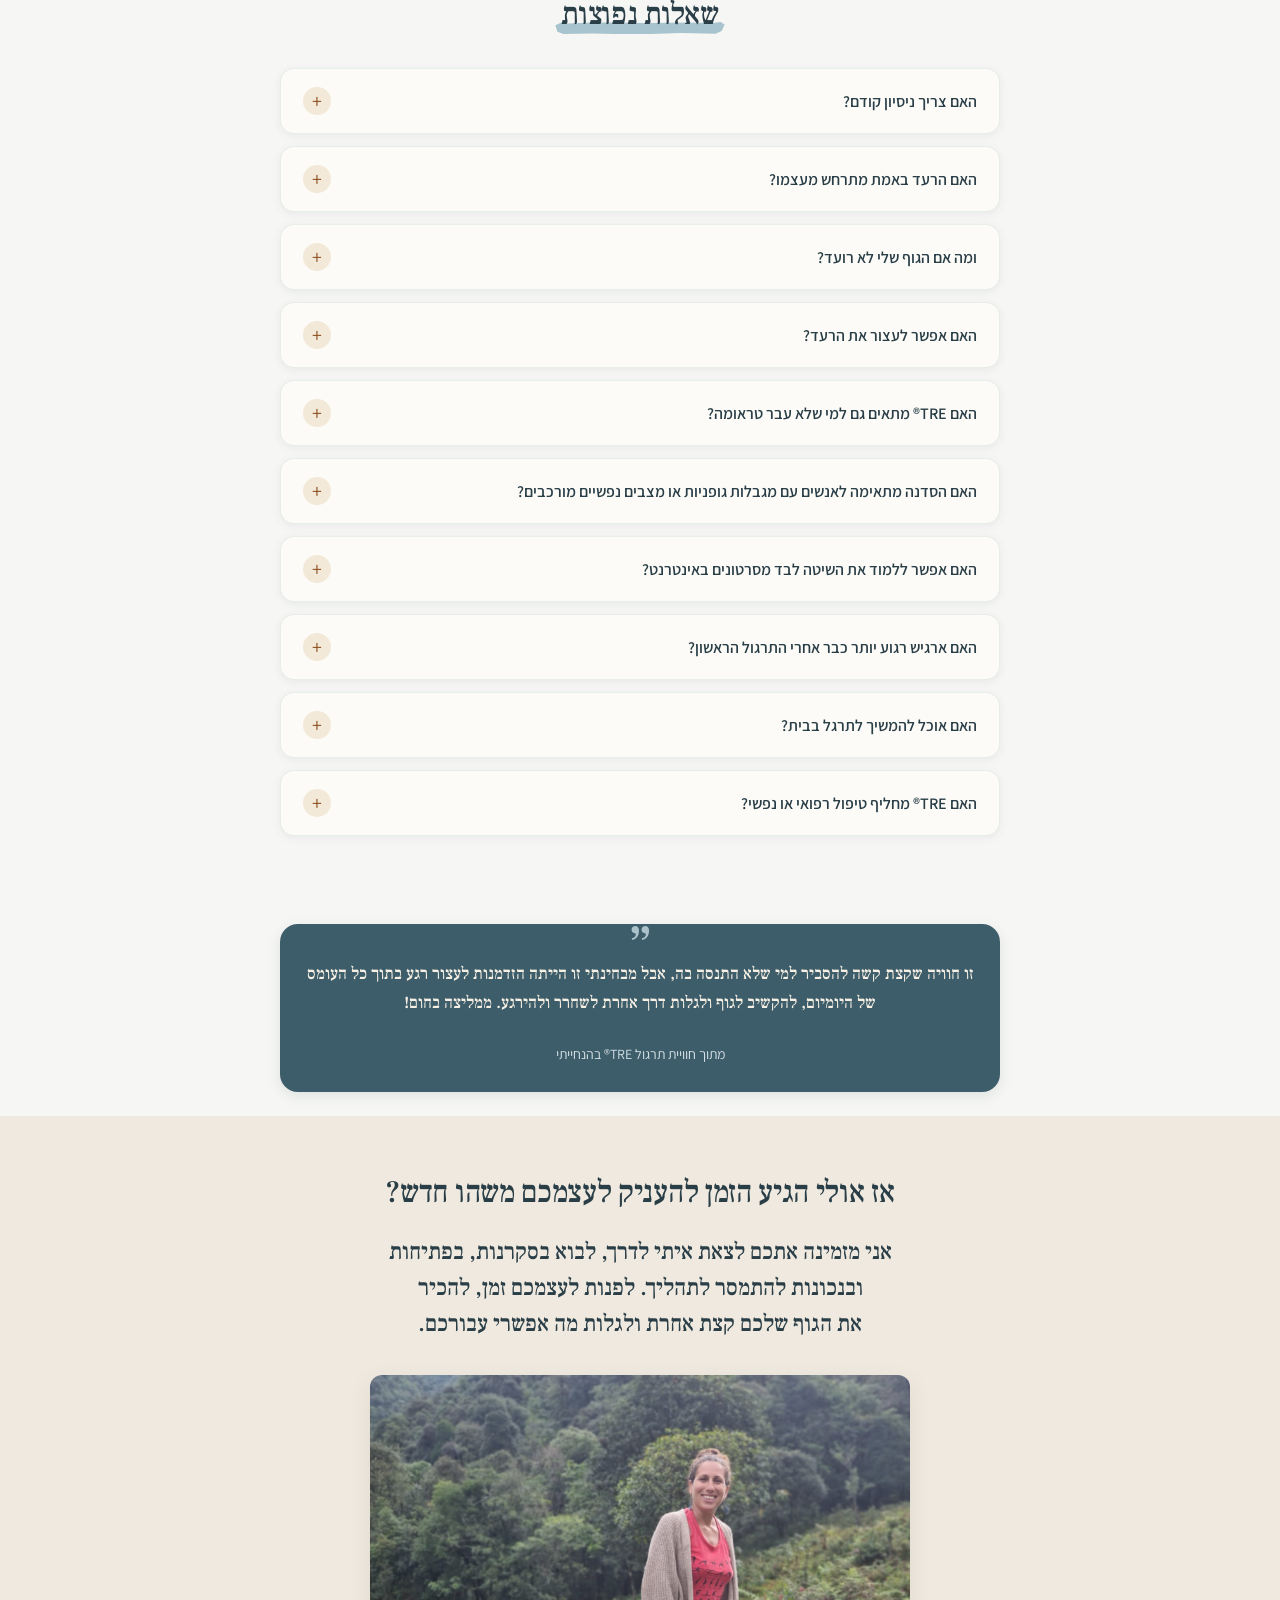
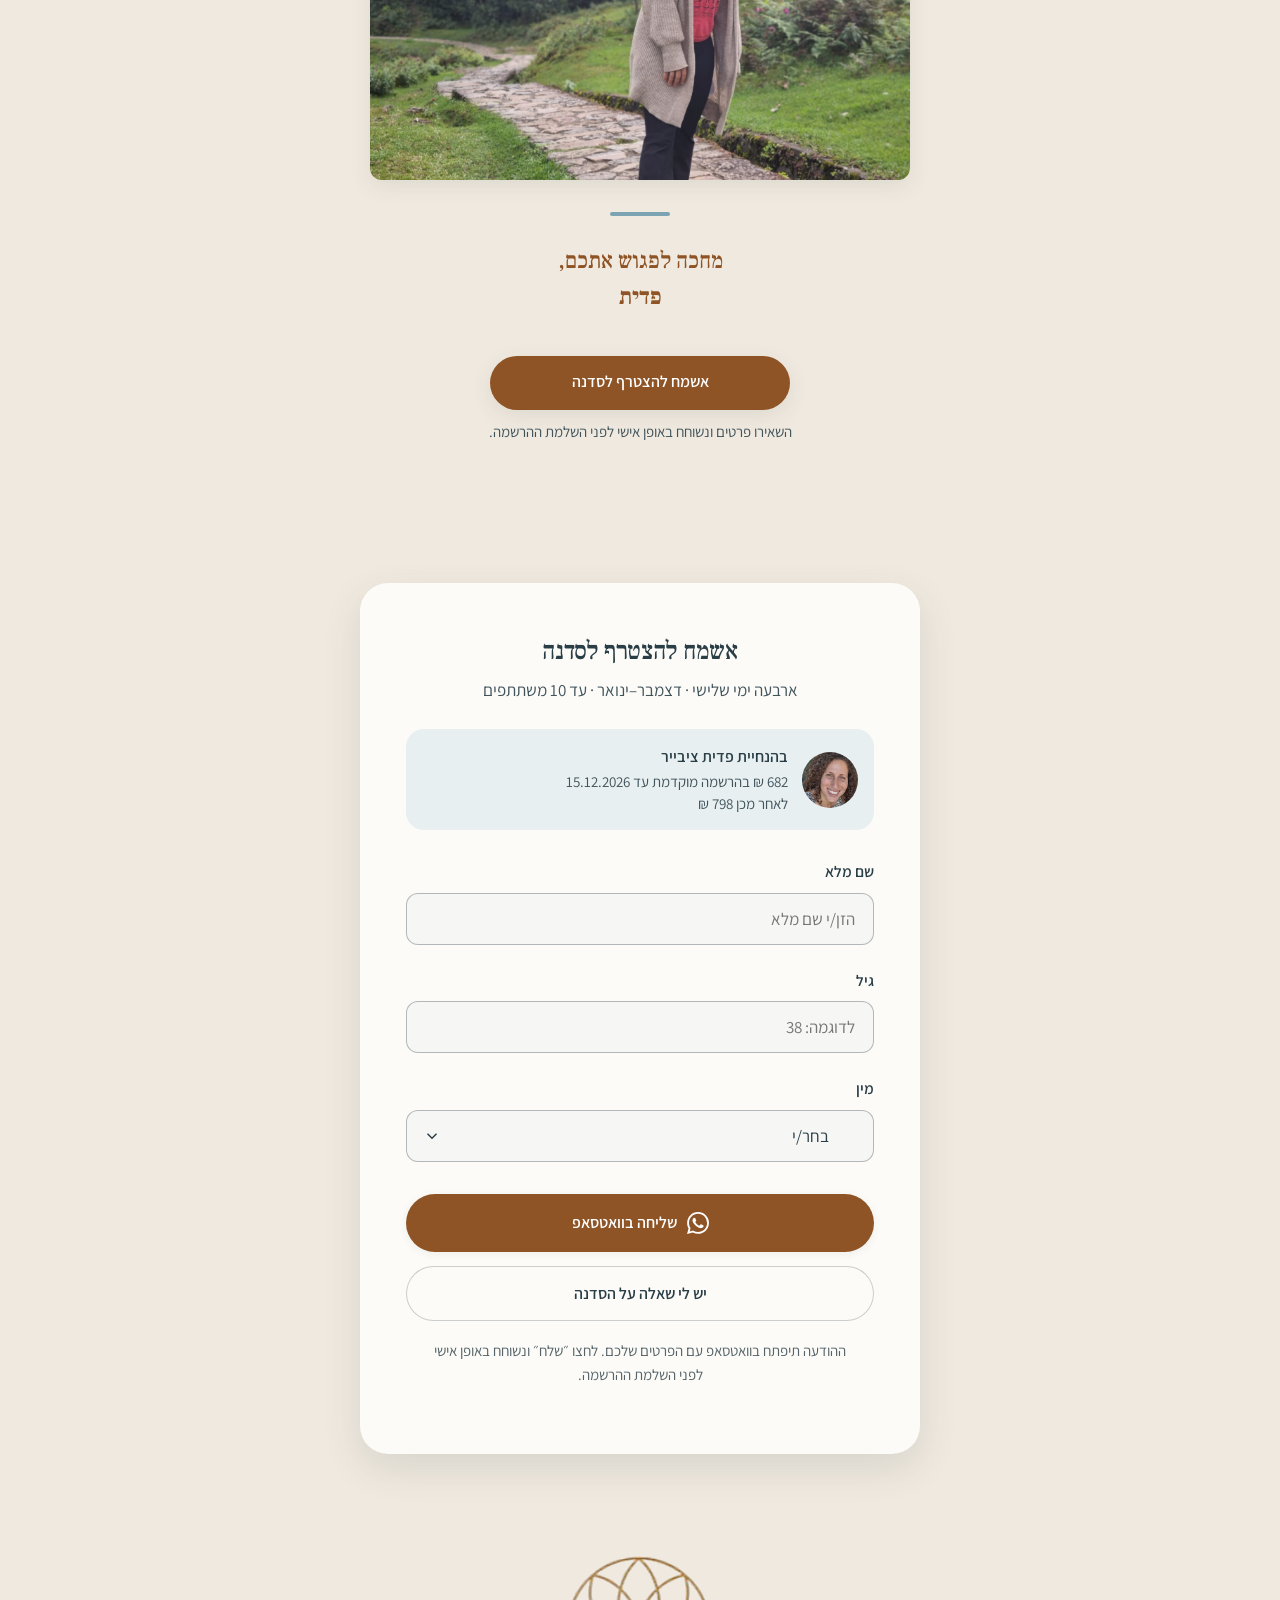
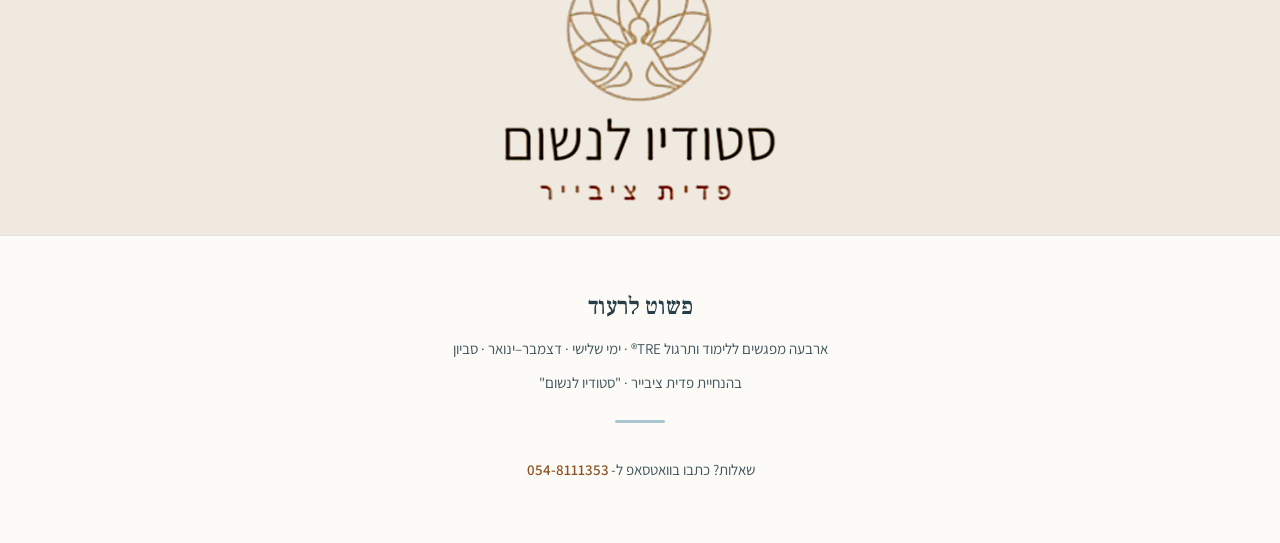
==== commit 1d05851c: "Add five workshop feedback excerpts" ====
--- a/december/index.html
+++ b/december/index.html
@@ -960,6 +960,15 @@
         מתוך תהליכים אישיים וקבוצתיים בהנחייתי.
       </p>
       <div class="quotes-grid">
+        <figure class="quote-card reveal">
+          <blockquote>פדית מאוד נעימה ומסבירה הכל בצורה פשוטה ונגישה וההתנסות עצמה מסקרנת גם פיזית וגם מנטלית.</blockquote>
+          <blockquote>זה מביא לתחושות רוגע ונינוחות ורצון לתרגל שוב כדי לשמור על זה.</blockquote>
+        </figure>
+        <figure class="quote-card reveal">
+          <blockquote>סדנת ה־TRE הייתה עבורי חוויה משמעותית ומלאת ערך. הגעתי מתוך סקרנות ויצאתי עם תחושת שינוי אמיתית</blockquote>
+          <blockquote>אני מרגישה רגועה ונינוחה יותר, רואה את הדברים בבהירות, ישנה טוב יותר ומצליחה להתמודד עם מצבים שפעם עוררו בי תסכול, ממקום מאוזן ושלם יותר.</blockquote>
+          <blockquote>ממליצה מכל הלב לכל מי שרוצה להעניק לעצמו מרחב של הקשבה, שחרור ורוגע.</blockquote>
+        </figure>
         <figure class="quote-card reveal">
           <blockquote>האפקט של התרגול הורגש מיידית - תחושה של קלילות וזיכוך. התחושה נשארה איתי כמה ימים.</blockquote>
         </figure>
